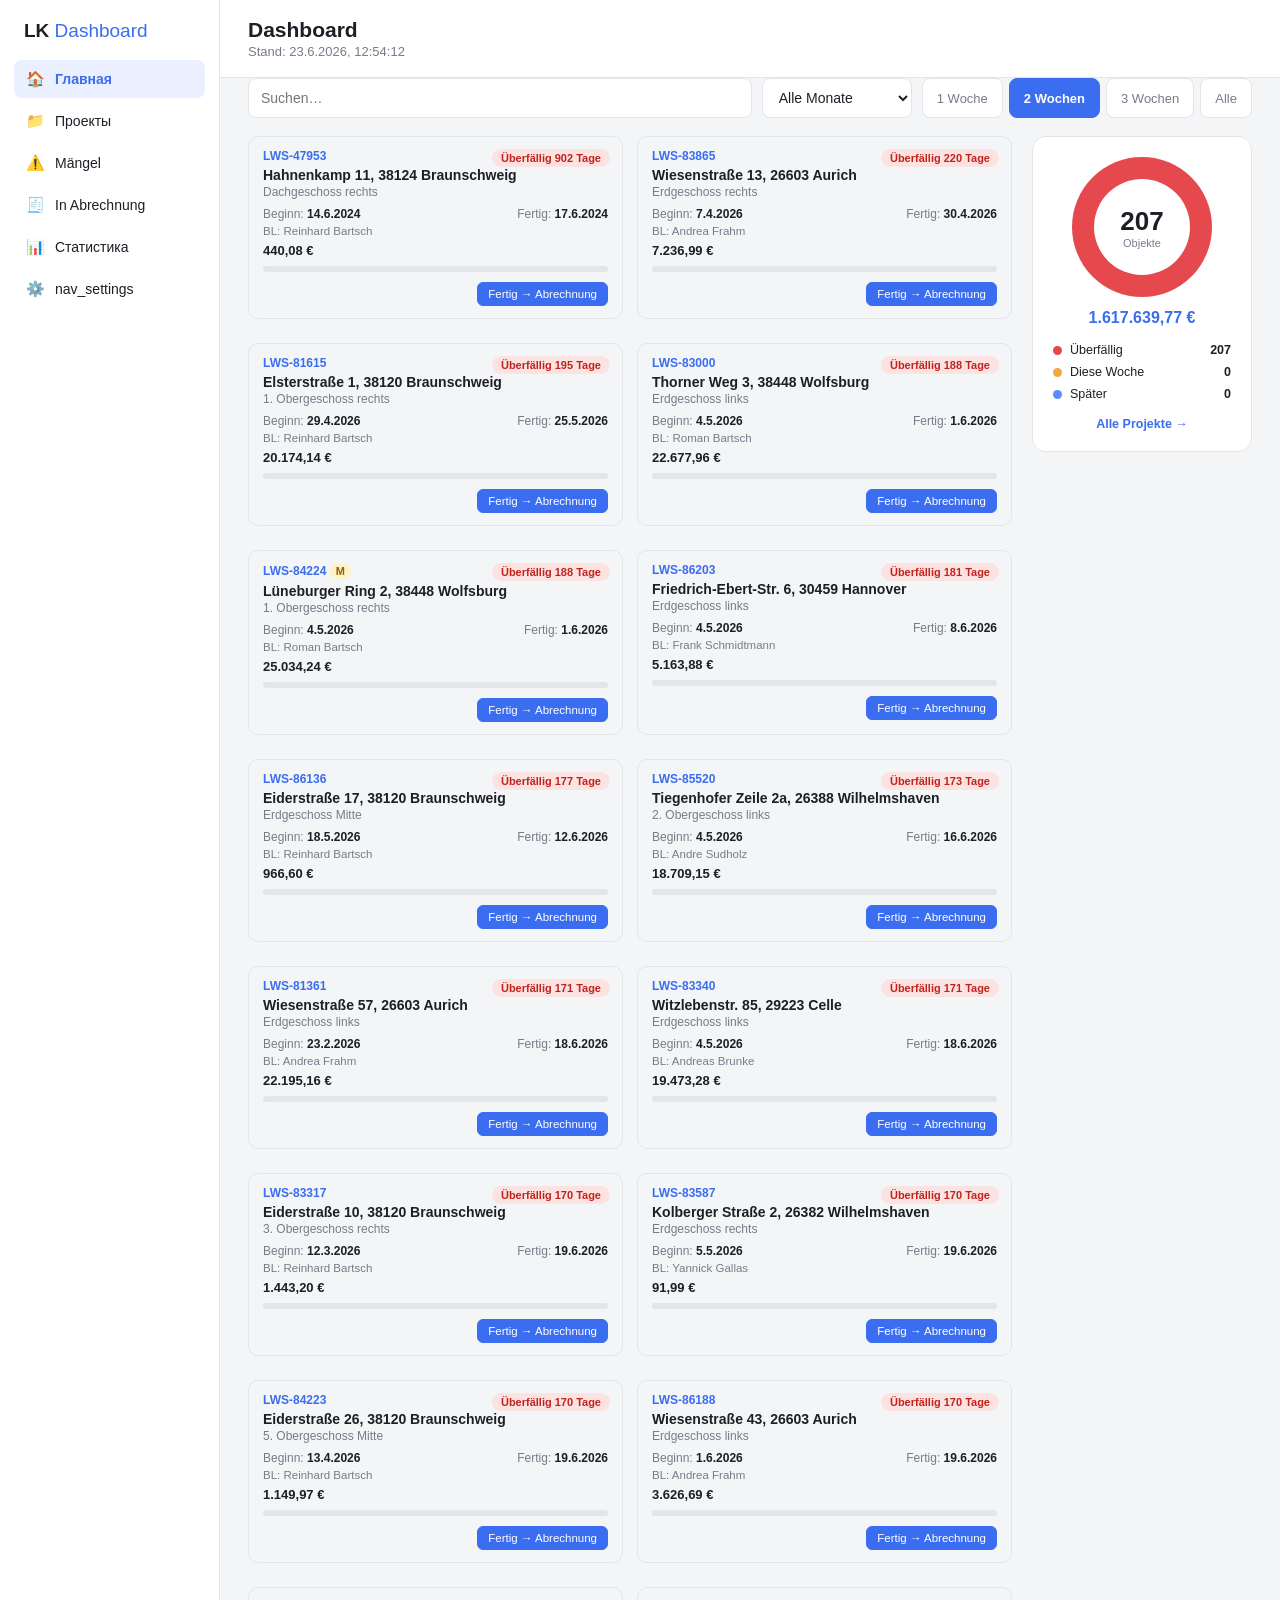
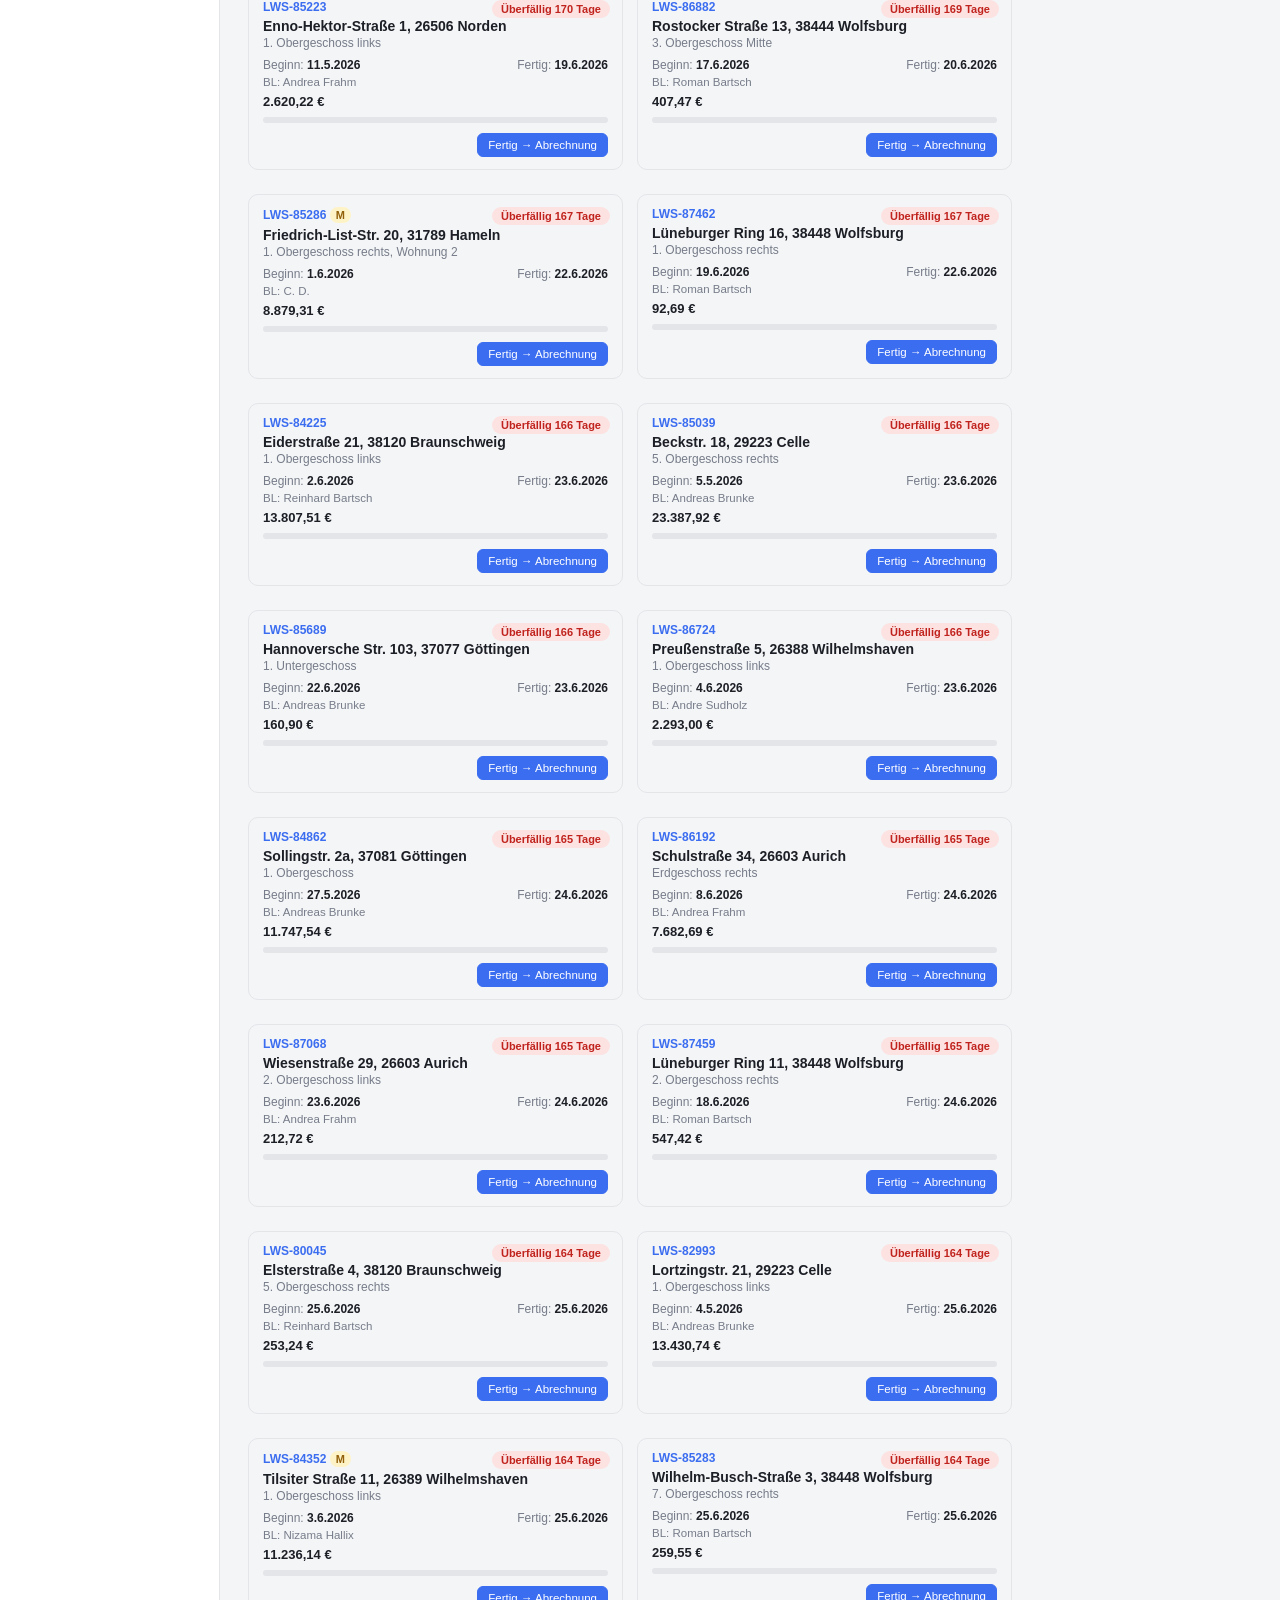
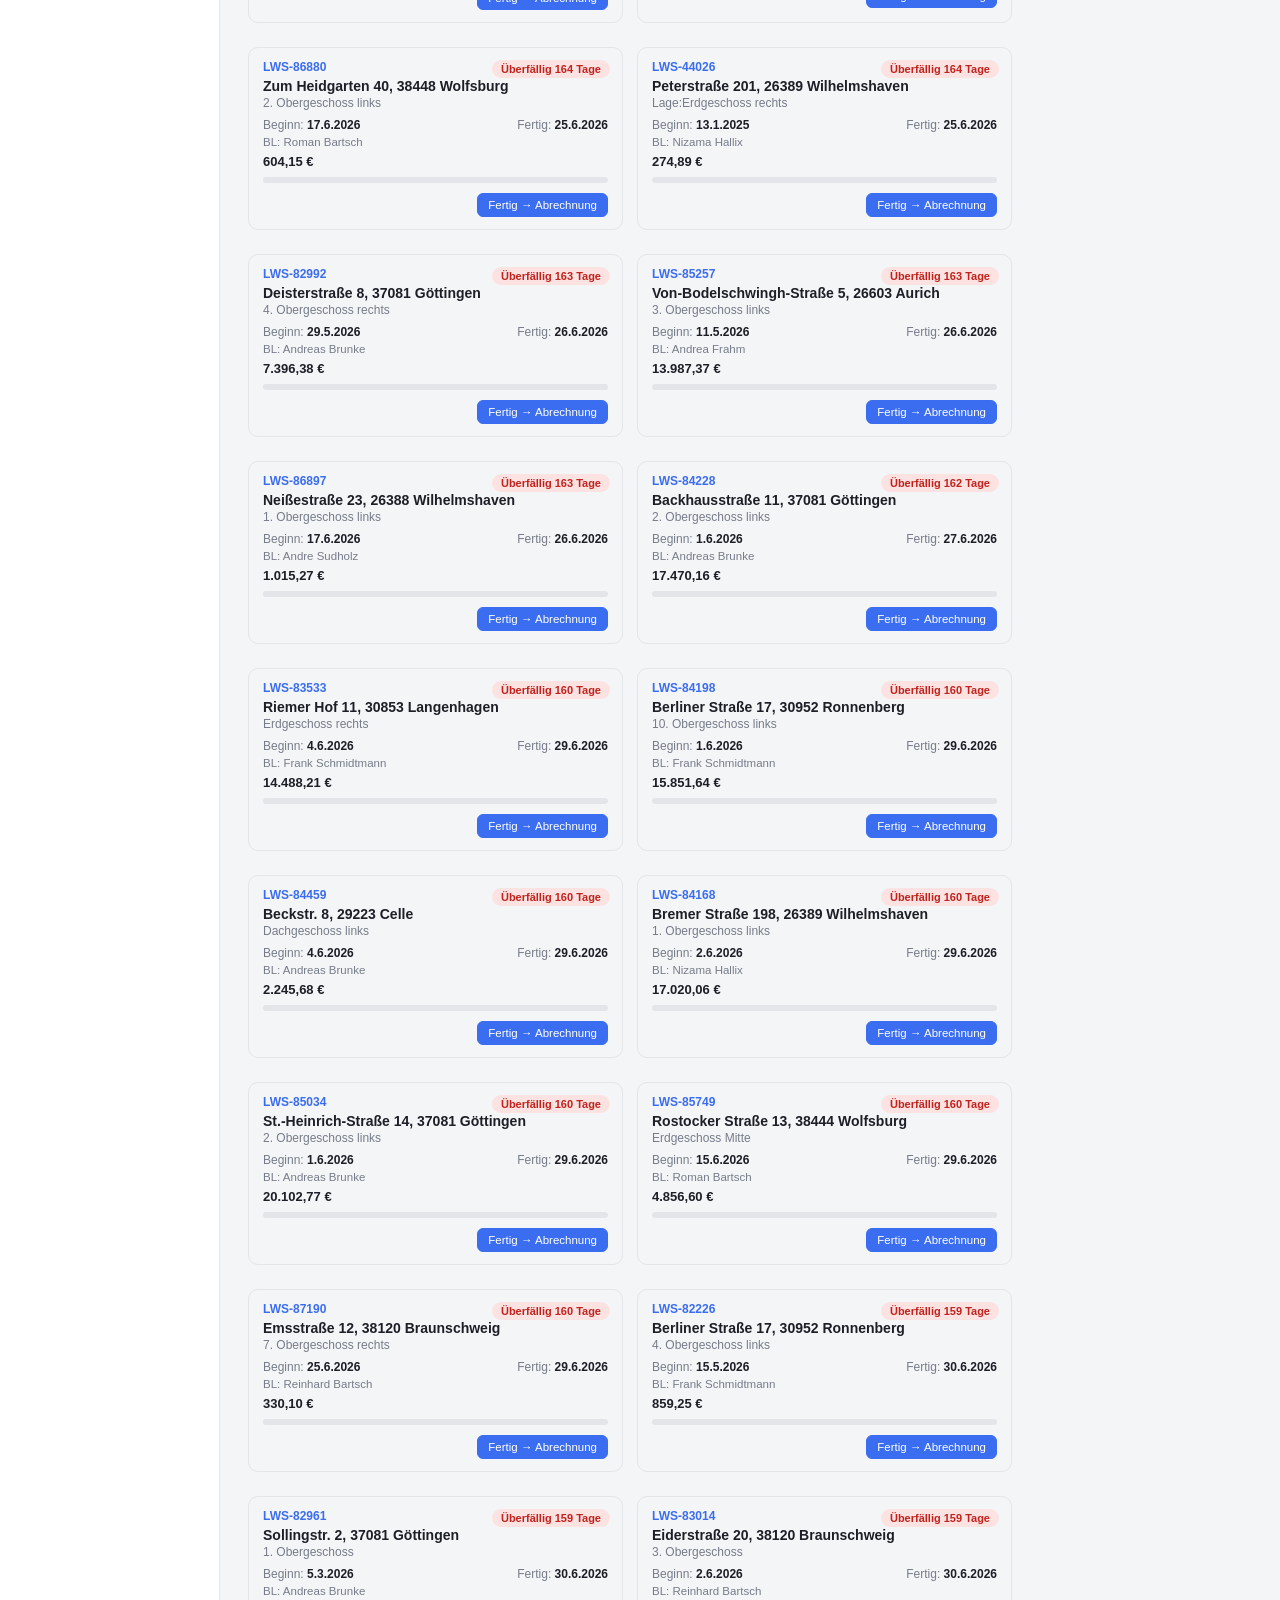
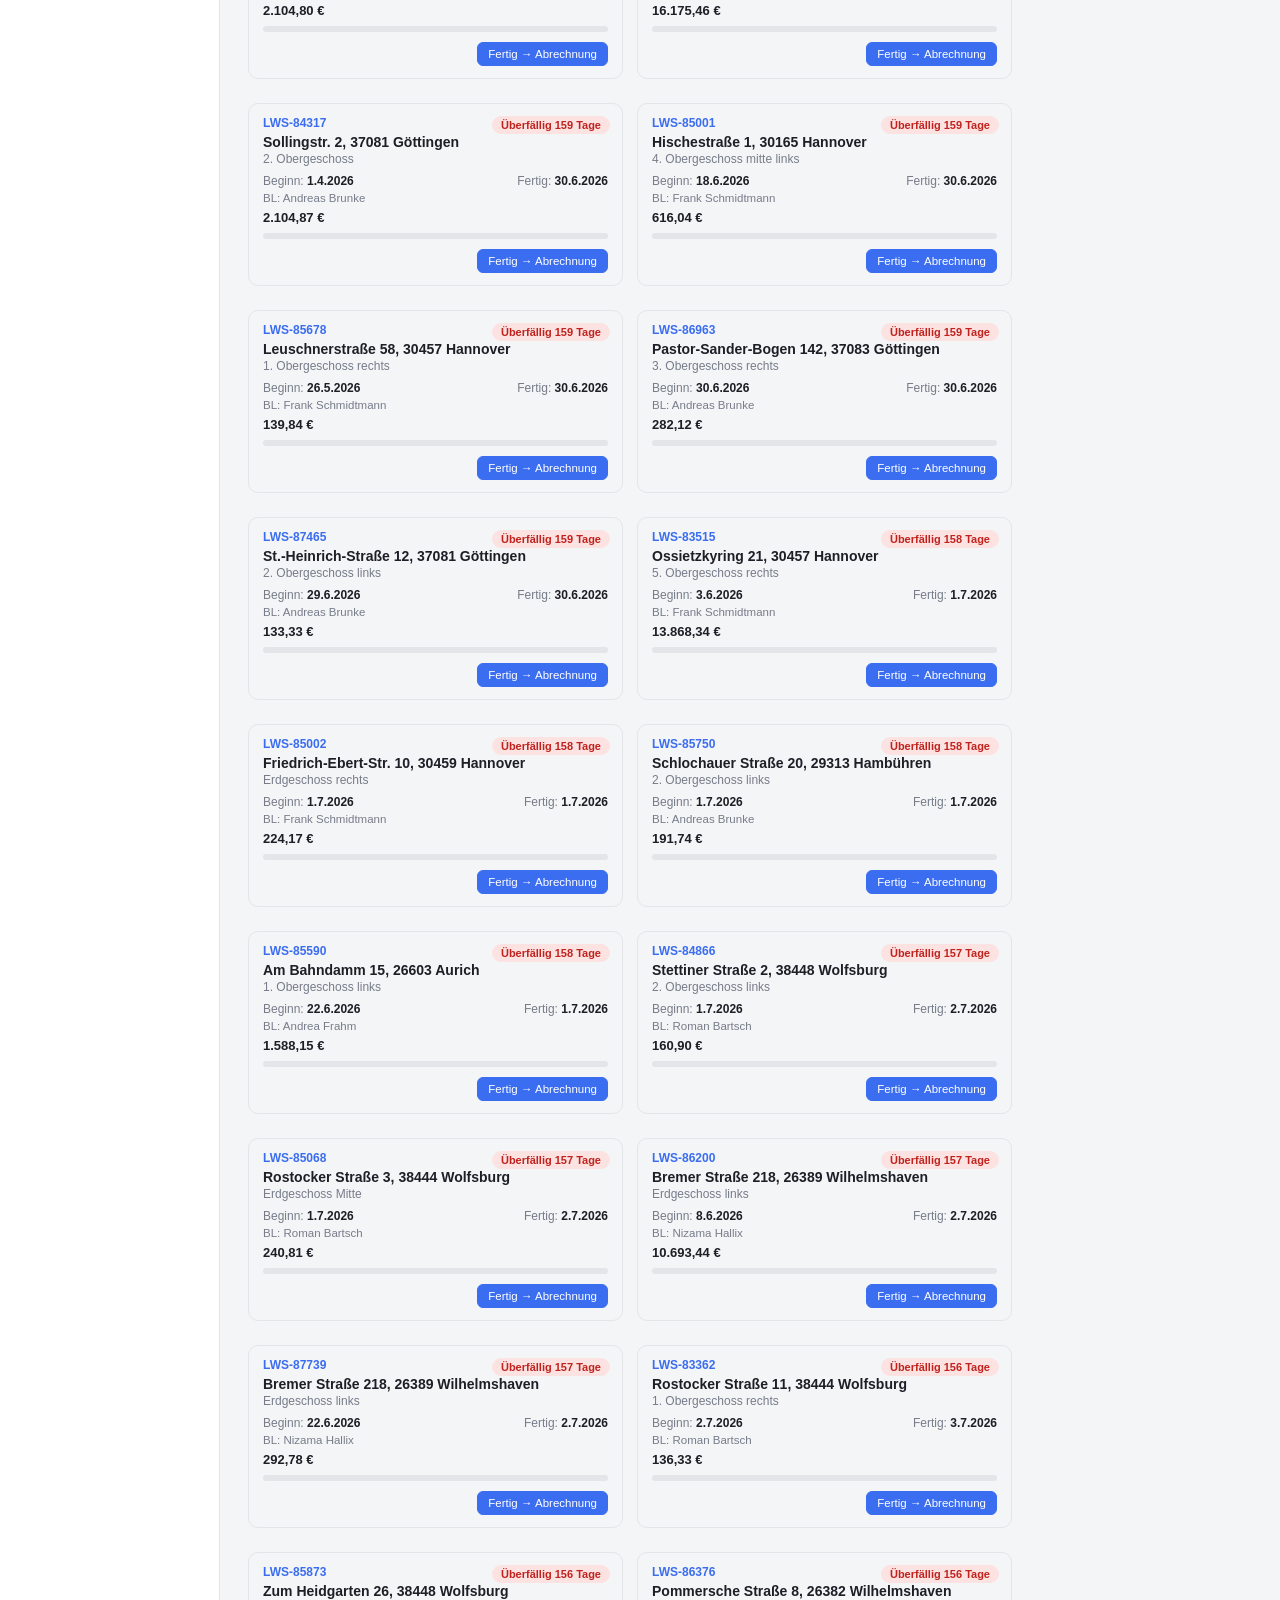
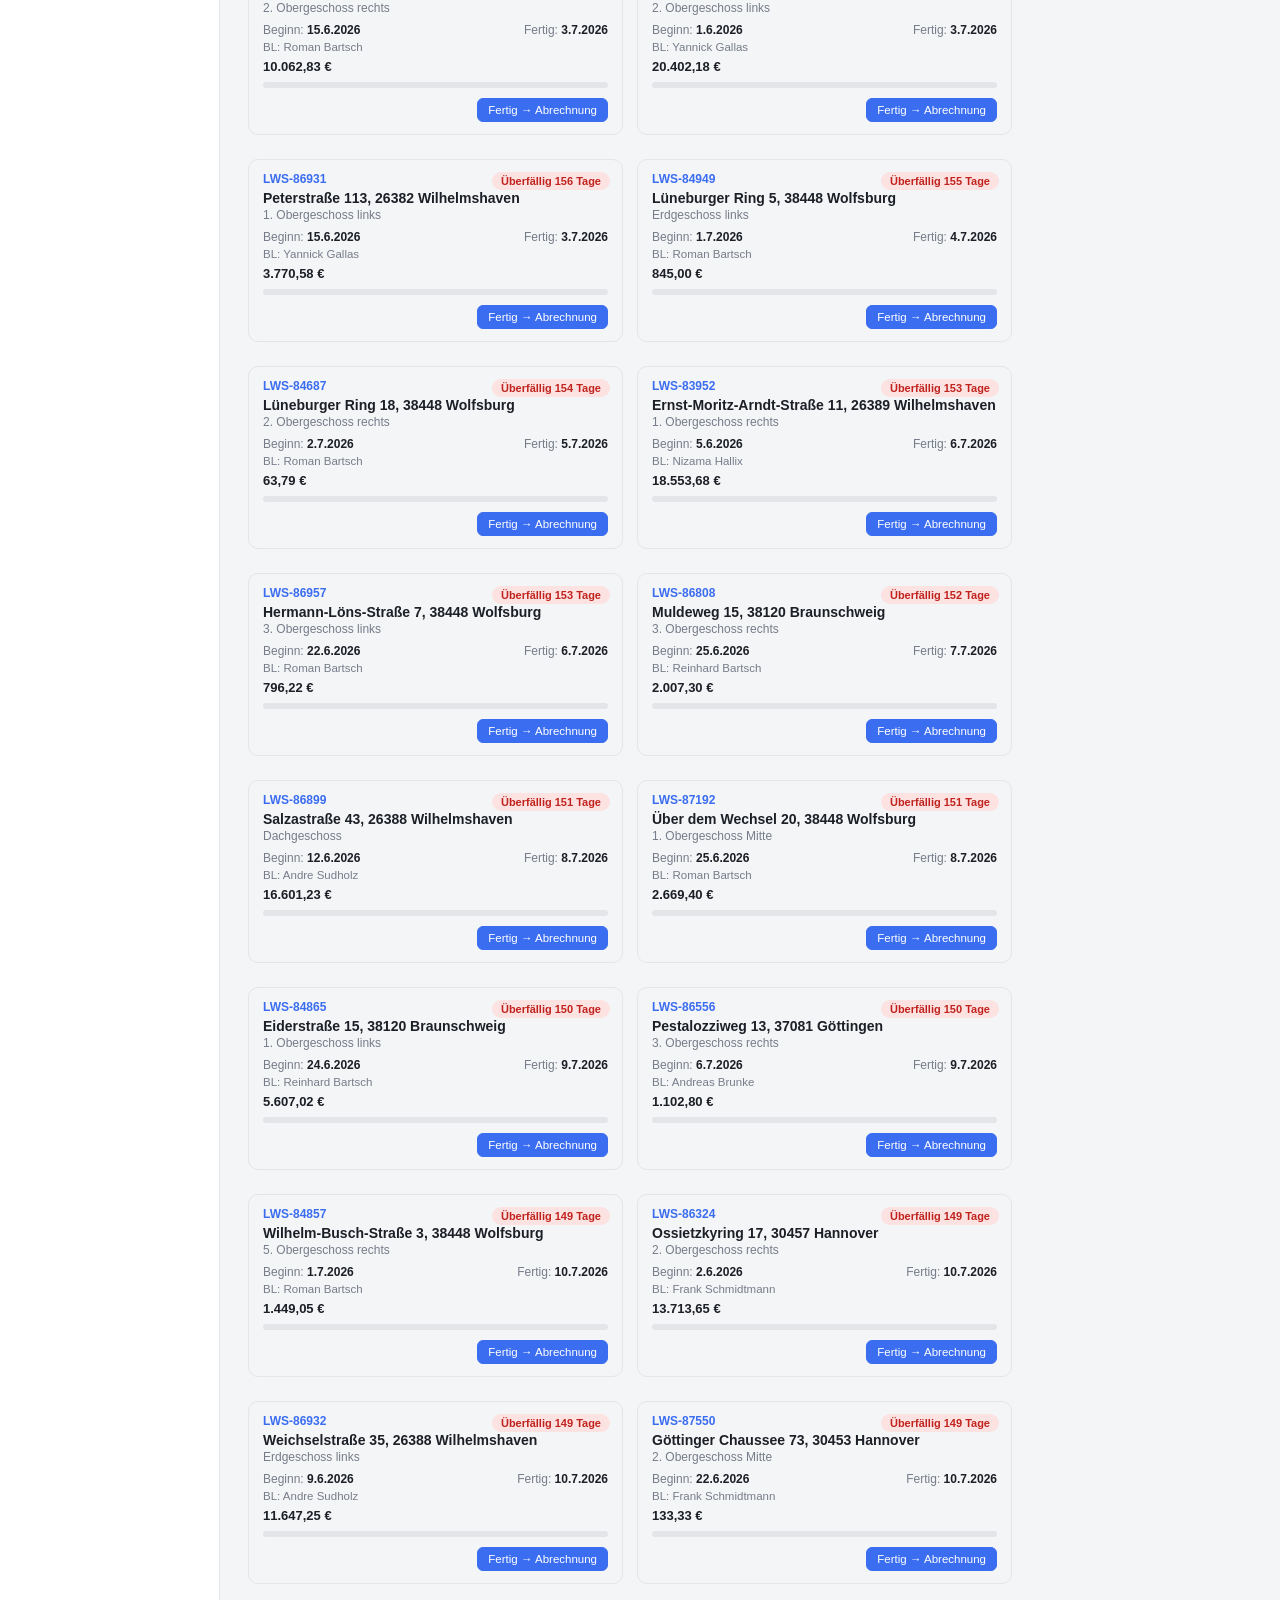
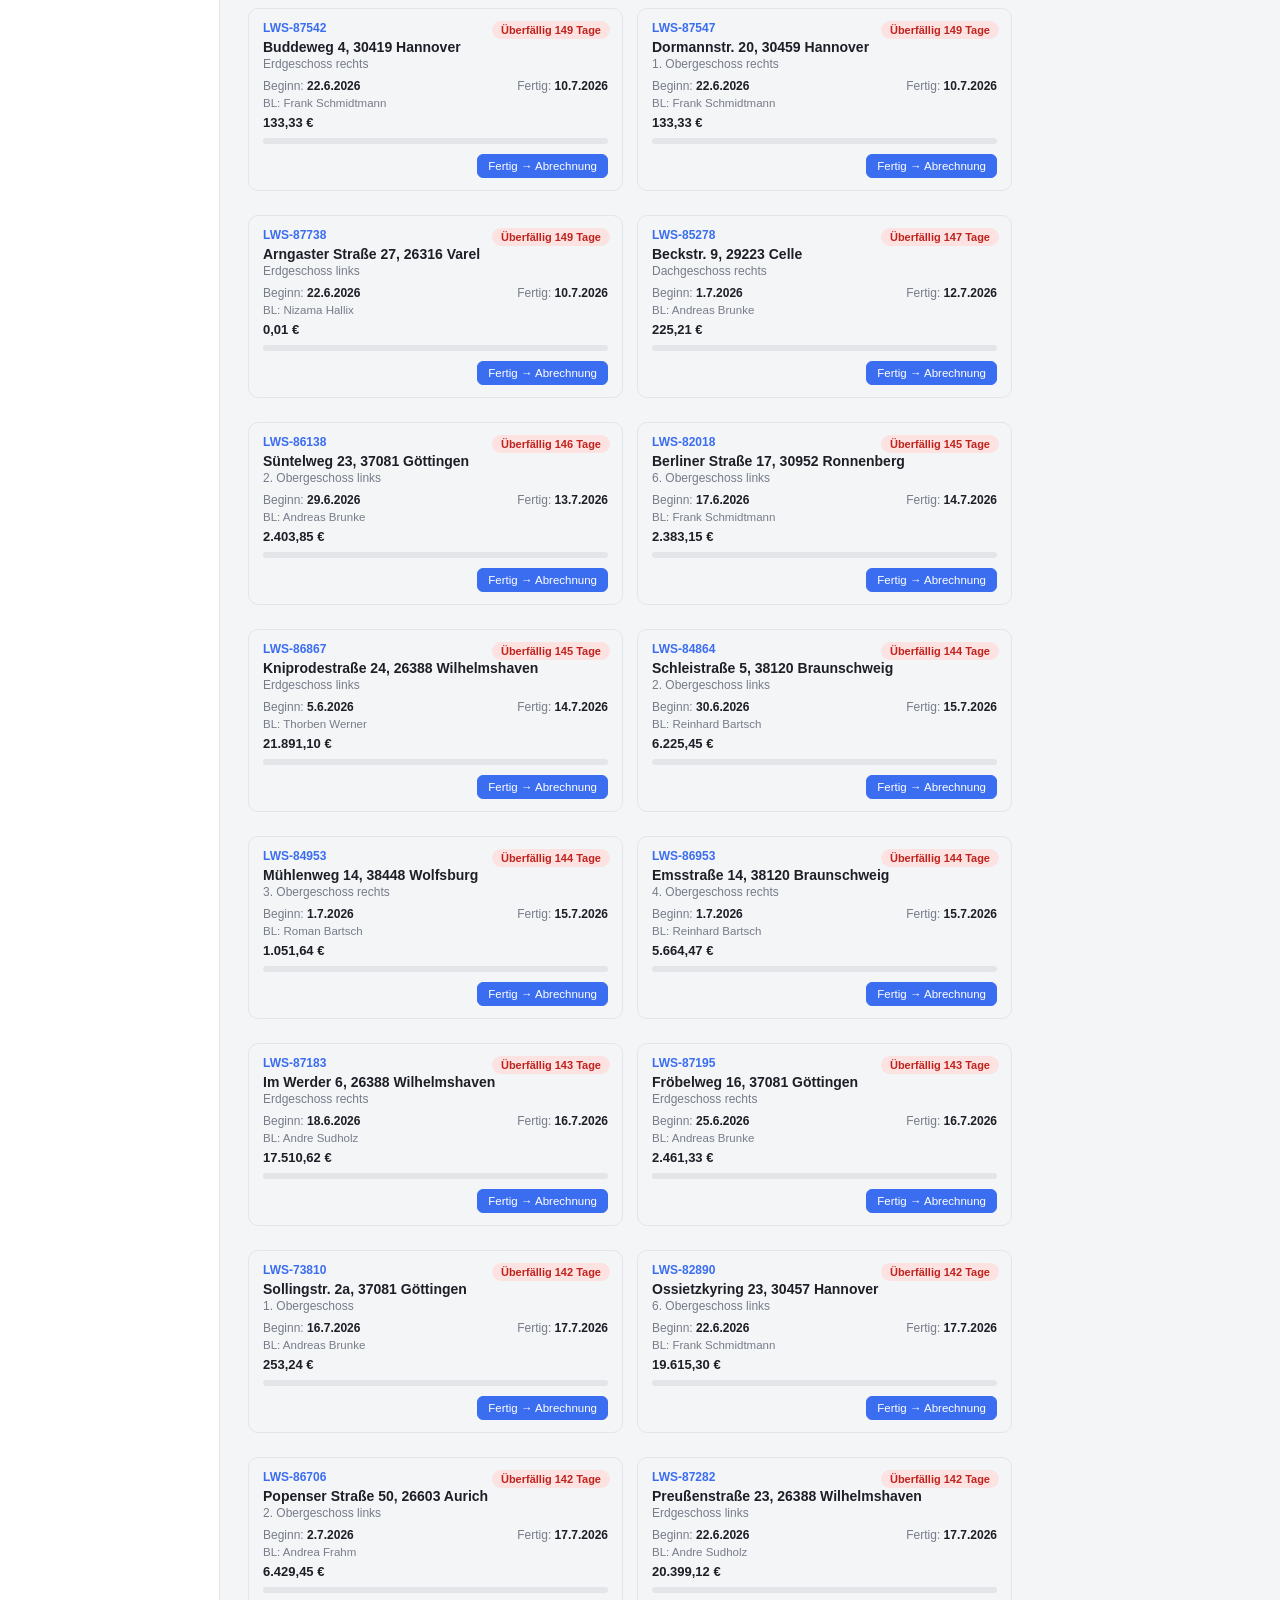
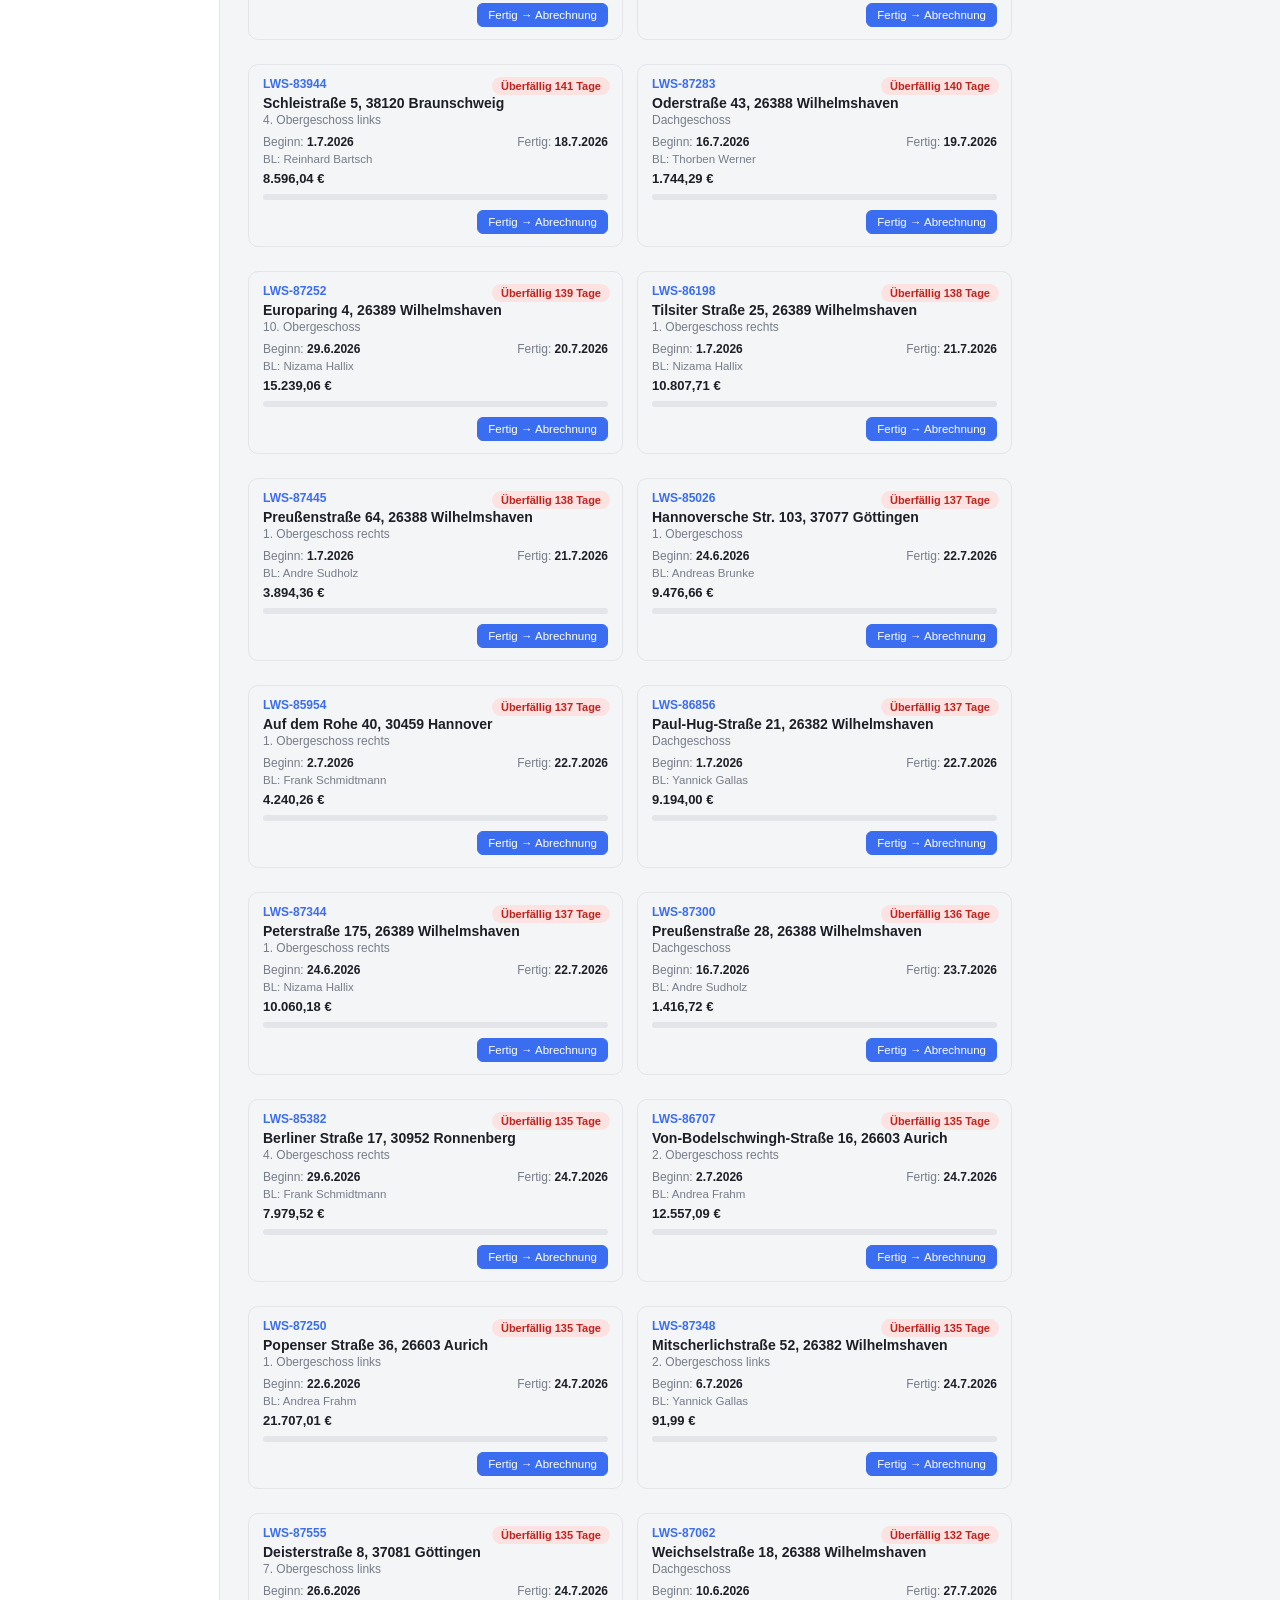
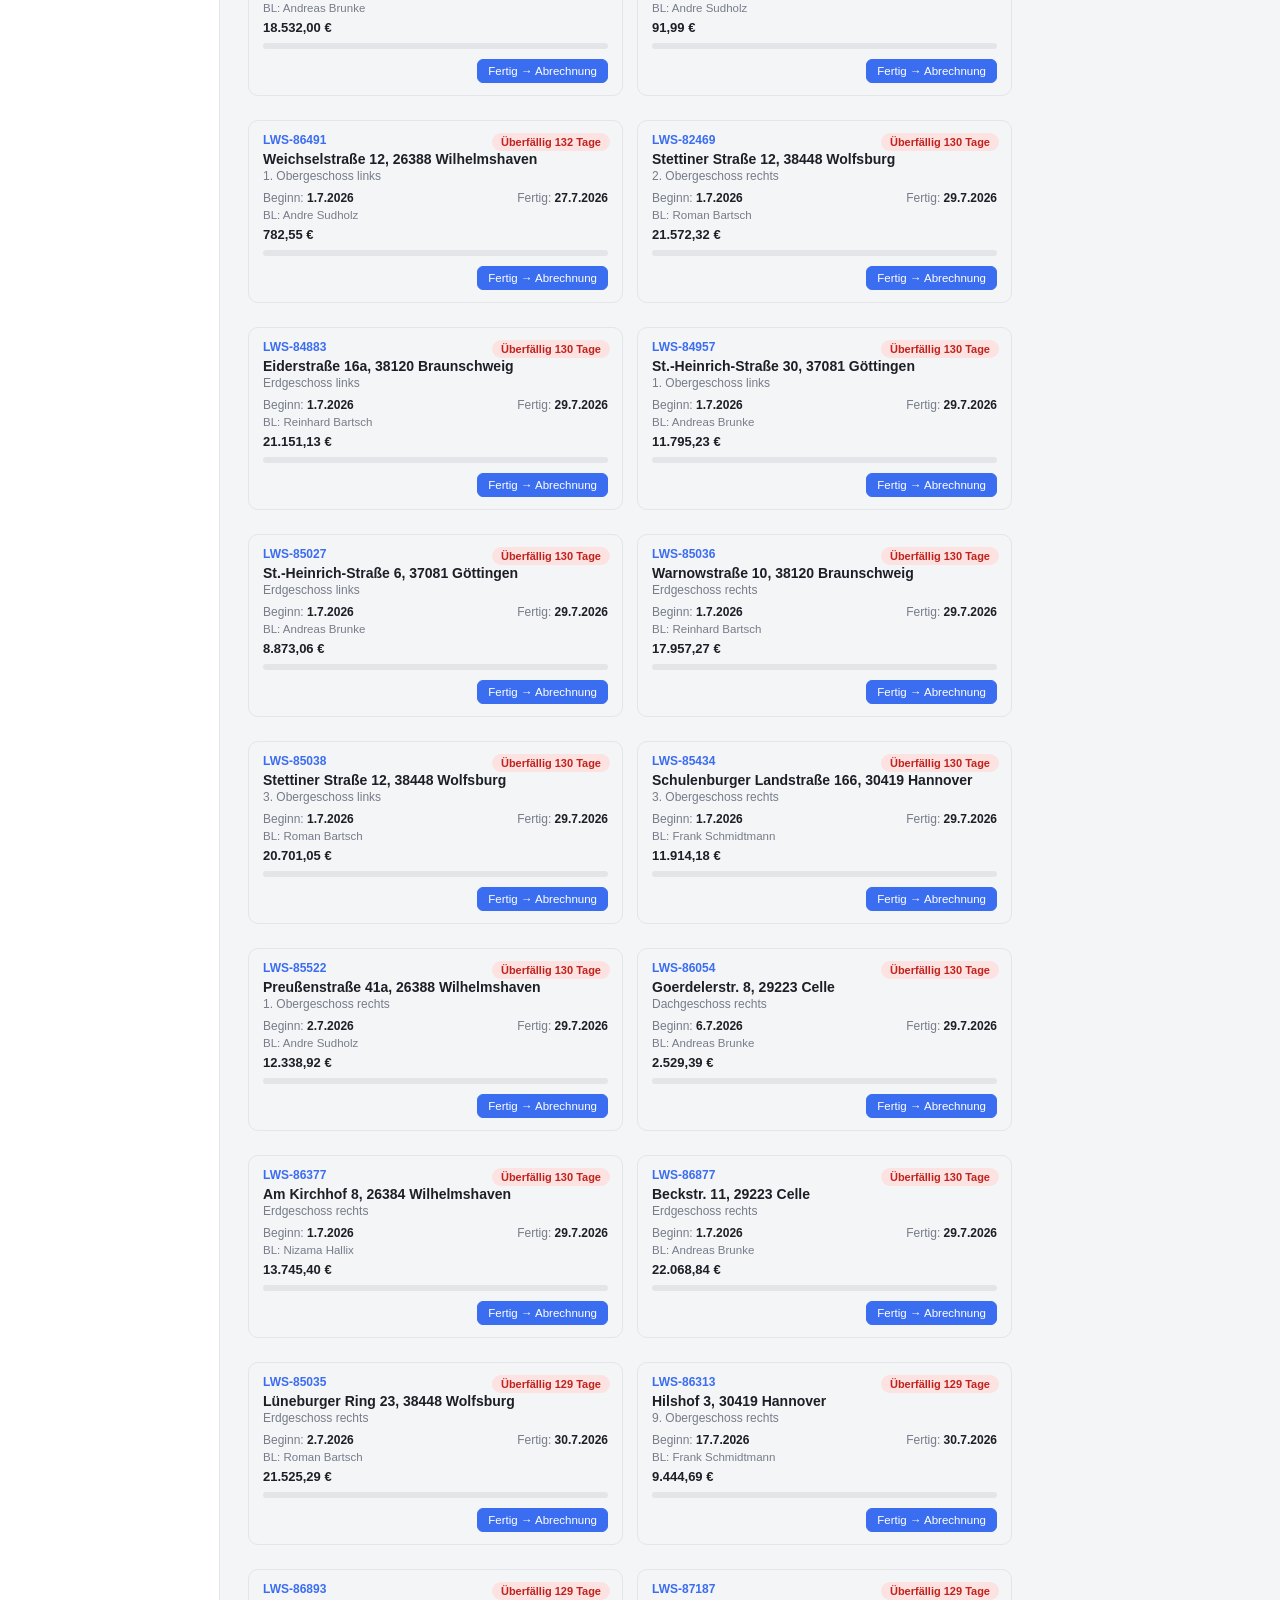
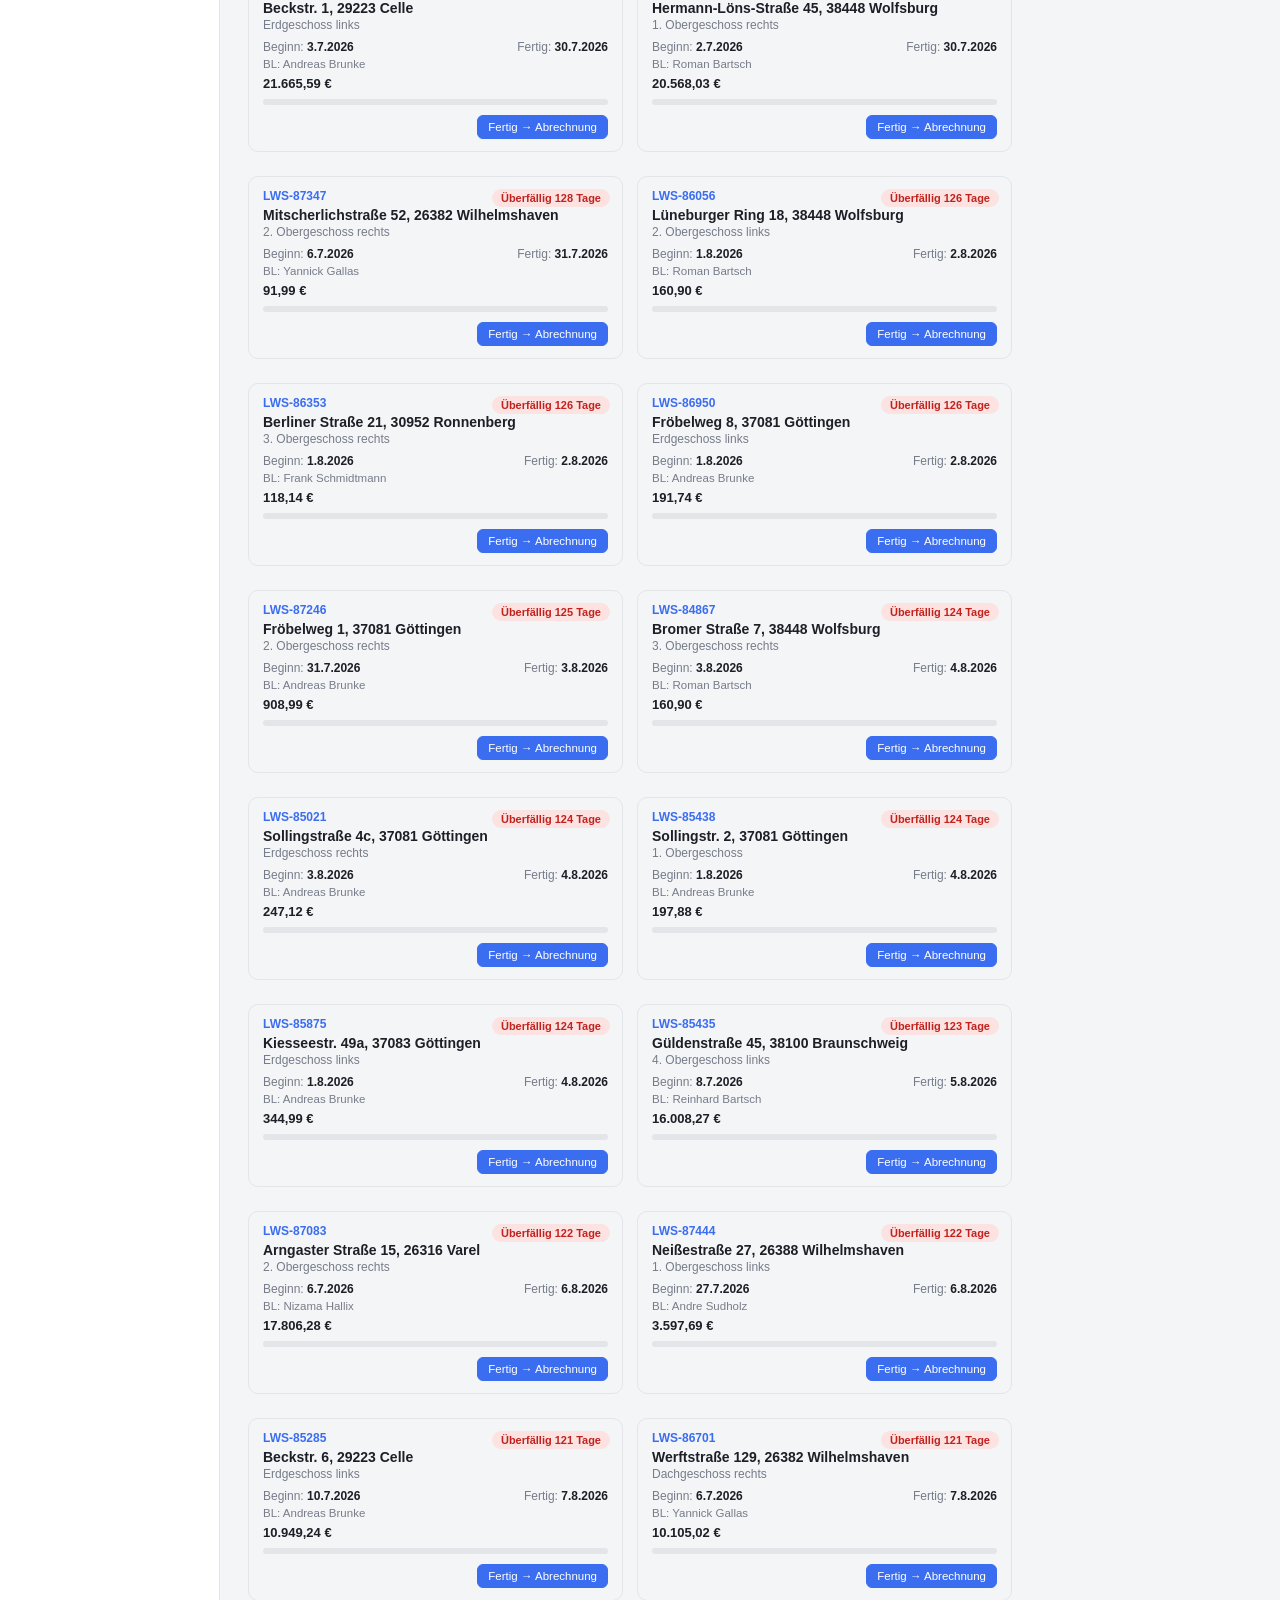
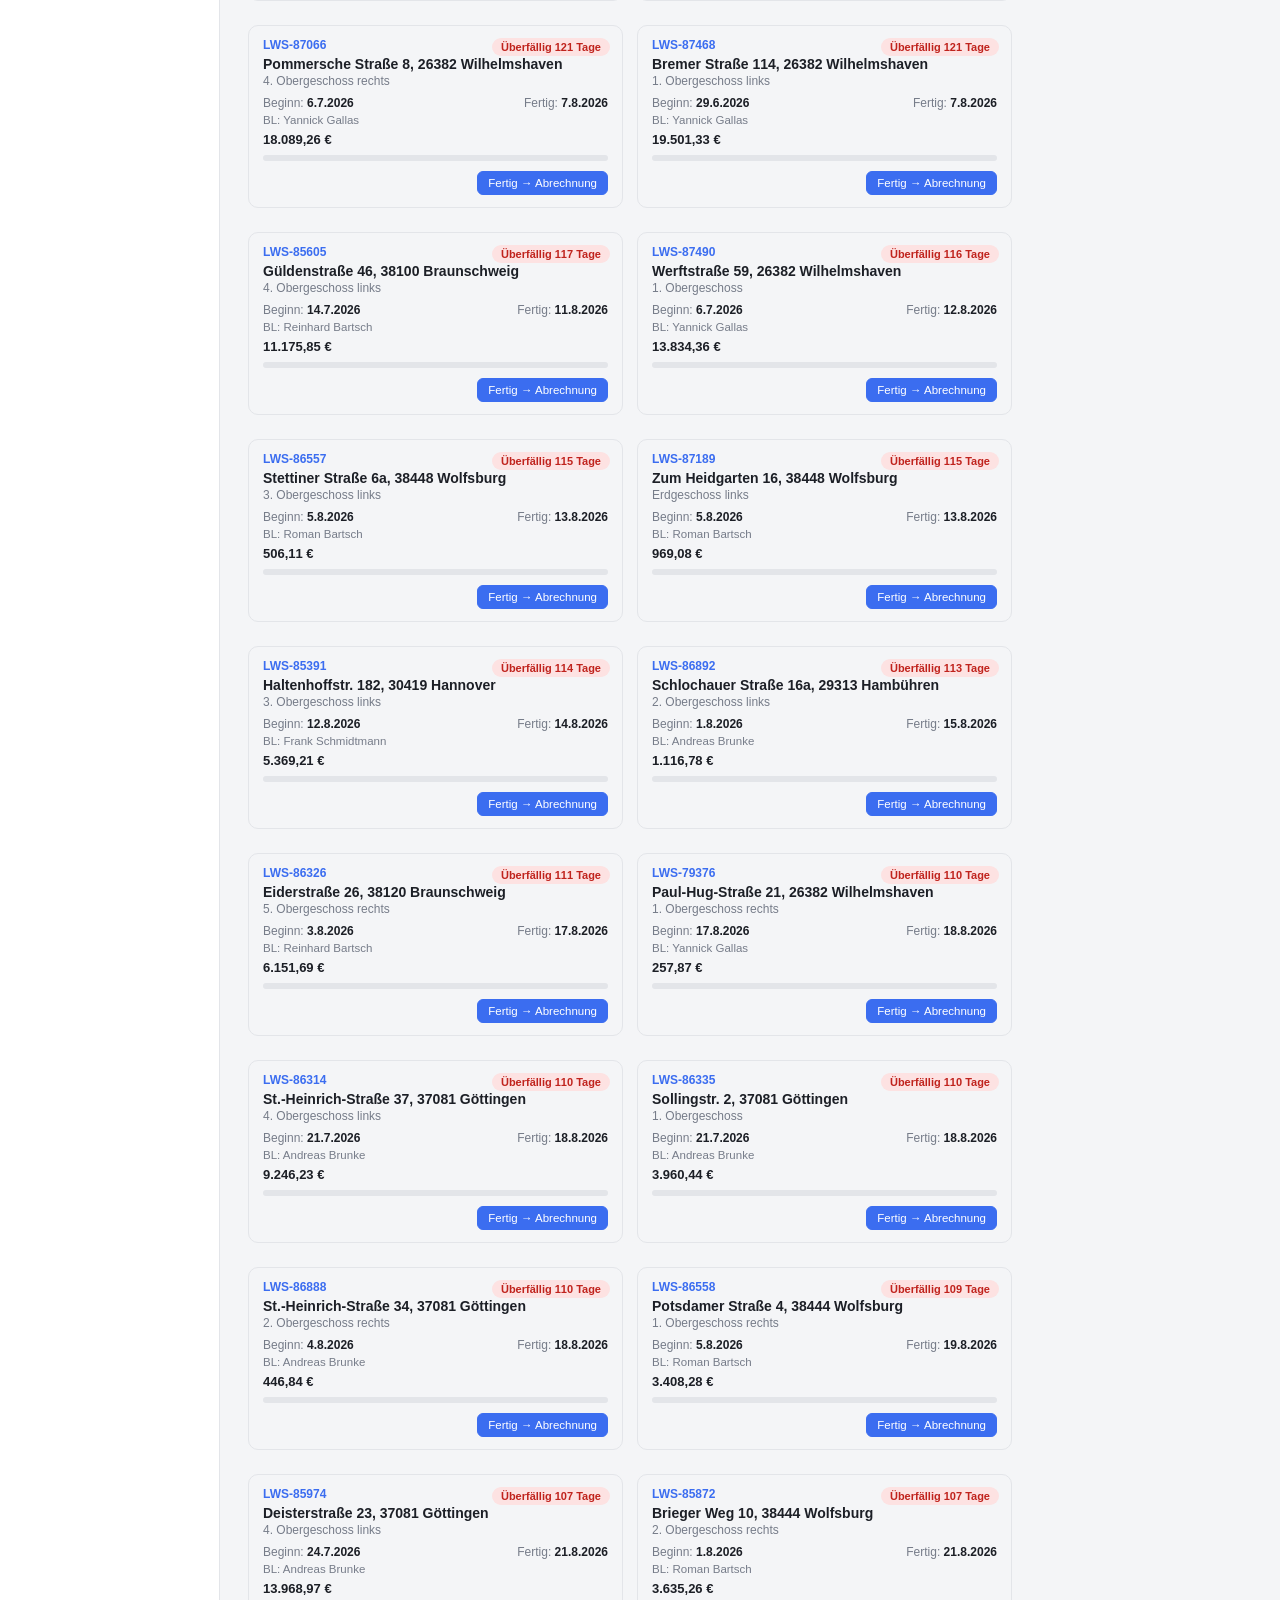
==== index.html @ b651cc75 "LK Dashboard: GitHub sync, Fertig button, rename from LEO Board" ====
<!DOCTYPE html>
<html lang="ru">
<head>
<meta charset="UTF-8">
<meta name="viewport" content="width=device-width, initial-scale=1.0">
<title>Главная — LK Dashboard</title>
<link rel="stylesheet" href="board.css?v=12">
</head>
<body>
  <div class="app-layout">
    <div id="sidebar-mount" data-active="home"></div>
    <div class="content">
      <header class="topbar">
        <div class="brand" id="pageTitle"></div>
        <div class="sub" id="pageSub"></div>
      </header>
      <div class="toolbar">
        <input type="text" id="search">
        <select id="monthFilter"></select>
        <div class="horizon-group" id="horizonFilter"></div>
      </div>

      <div class="home-layout">
        <section id="urgentZadel" class="list home-list"></section>
        <aside class="ring-panel" id="ringPanel"></aside>
      </div>
    </div>
  </div>

  <script src="i18n.js?v=2"></script>
  <script src="sidebar.js"></script>
  <script src="home.js?v=3"></script>
</body>
</html>
---- board.css ----
:root {
  --bg: #f4f5f7;
  --panel: #ffffff;
  --border: #e3e5e9;
  --text: #1c1f26;
  --muted: #767c89;
  --accent: #3b6df0;
  --col-plan: #6b7280;
  --col-zadel: #d97706;
  --col-done: #16a34a;
}

* { box-sizing: border-box; }
body {
  margin: 0;
  background: var(--bg);
  color: var(--text);
  font-family: -apple-system, BlinkMacSystemFont, "Segoe UI", Roboto, sans-serif;
}

.app-layout { display: flex; min-height: 100vh; }

.sidebar {
  width: 220px;
  flex-shrink: 0;
  background: var(--panel);
  border-right: 1px solid var(--border);
  padding: 20px 14px;
  display: flex;
  flex-direction: column;
}
.sidebar-brand { font-size: 19px; font-weight: 700; padding: 0 10px 18px; }
.sidebar-brand span { color: var(--accent); font-weight: 400; }
.side-link {
  display: flex;
  align-items: center;
  gap: 10px;
  padding: 10px 12px;
  border-radius: 8px;
  color: var(--text);
  text-decoration: none;
  font-size: 14px;
  margin-bottom: 4px;
}
.side-link .ic { font-size: 15px; }
.side-link:hover { background: var(--bg); }
.side-link.active { background: #eaf0ff; color: var(--accent); font-weight: 600; }
.sidebar-foot { margin-top: auto; color: var(--muted); font-size: 11.5px; padding: 0 10px; }
.lang-switch { display: flex; gap: 6px; margin-bottom: 10px; }
.lang-switch button {
  flex: 1;
  background: var(--bg);
  border: 1px solid var(--border);
  color: var(--muted);
  padding: 6px 0;
  border-radius: 6px;
  font-size: 12px;
  font-weight: 600;
  cursor: pointer;
}
.lang-switch button.active { background: var(--accent); color: #fff; border-color: var(--accent); }
.company { color: var(--muted); font-size: 11px; }

.content { flex: 1; min-width: 0; }

.topbar {
  padding: 18px 28px;
  background: var(--panel);
  border-bottom: 1px solid var(--border);
}
.brand { font-size: 21px; font-weight: 700; }
.brand span { color: var(--accent); font-weight: 400; }
.sub { color: var(--muted); font-size: 13px; margin-top: 2px; }

.board {
  display: flex;
  gap: 18px;
  padding: 24px;
  align-items: flex-start;
  overflow-x: auto;
}

.toolbar { display: flex; gap: 10px; padding: 0 28px 18px; }
.toolbar input {
  flex: 1;
  background: var(--panel);
  border: 1px solid var(--border);
  padding: 10px 12px;
  border-radius: 8px;
  font-size: 14px;
}

.list { padding: 0 28px 28px; display: grid; grid-template-columns: repeat(auto-fill, minmax(300px,1fr)); gap: 14px; }
.list .card { cursor: default; position: relative; }
.empty-hint { padding: 40px 28px; color: var(--muted); text-align: center; }

.due-pill {
  position: absolute;
  top: 12px; right: 12px;
  font-size: 11px;
  padding: 3px 9px;
  border-radius: 20px;
  font-weight: 600;
}
.due-pill.late { background: #fde2e2; color: #c0231d; }
.due-pill.today { background: #fde2e2; color: #c0231d; }
.due-pill.soon { background: #fef0d8; color: #a6650a; }
.due-pill.upcoming { background: #e8f0fe; color: #1d4ed8; }
.lws-link-home { color: var(--accent); text-decoration: none; font-weight: 700; }
.lws-link-home:hover { text-decoration: underline; }
.bauleiter-tag { font-size: 11.5px; color: var(--muted); margin-top: 4px; }
.card-inabr { opacity: 0.7; border-left: 3px solid var(--accent); }
.inabr-badge { font-size: 12px; font-weight: 600; color: var(--accent); }
.amount-tag { font-size: 13px; font-weight: 700; color: var(--text); margin-top: 6px; }

.pos-behoben { background: #fef3c7; color: #92600a; }

.toolbar select, .toolbar input[type="date"] {
  background: var(--panel);
  border: 1px solid var(--border);
  padding: 10px 12px;
  border-radius: 8px;
  font-size: 14px;
  color: var(--text);
}

.proj-table { width: 100%; border-collapse: collapse; background: var(--panel); border: 1px solid var(--border); border-radius: 10px; overflow: hidden; }
.proj-table th, .proj-table td { padding: 12px 16px; text-align: left; font-size: 13.5px; border-bottom: 1px solid var(--border); }
.proj-table th { color: var(--muted); font-weight: 600; font-size: 12px; text-transform: uppercase; letter-spacing: .03em; background: var(--bg); }
.proj-table tr:last-child td { border-bottom: none; }
.proj-table .lws-cell { color: var(--accent); font-weight: 600; }
.proj-table .sub-cell { color: var(--muted); font-size: 12px; margin-top: 2px; }

.horizon-group { display: flex; gap: 6px; }
.horizon-group button {
  background: var(--panel);
  border: 1px solid var(--border);
  color: var(--muted);
  padding: 10px 14px;
  border-radius: 8px;
  font-size: 13px;
  cursor: pointer;
}
.horizon-group button.active { background: var(--accent); color: #fff; border-color: var(--accent); font-weight: 600; }
.planned-input {
  border: 1px solid var(--border);
  border-radius: 6px;
  padding: 5px 8px;
  font-size: 13px;
  background: var(--panel);
  color: var(--text);
}
.planned-input.edited { border-color: var(--accent); background: #eef2ff; font-weight: 600; }
.planned-badge {
  font-size: 10px;
  font-weight: 700;
  color: var(--accent);
  background: #eef2ff;
  padding: 1px 6px;
  border-radius: 8px;
  text-transform: uppercase;
}

.workflow-hint {
  margin-top: 10px;
  padding-top: 10px;
  border-top: 1px dashed var(--border);
  color: var(--muted);
  font-size: 12px;
}
.workflow-row {
  margin-top: 10px;
  padding-top: 10px;
  border-top: 1px dashed var(--border);
  display: flex;
  align-items: center;
  justify-content: space-between;
  gap: 8px;
  flex-wrap: wrap;
}
.status-pill {
  font-size: 11.5px;
  font-weight: 600;
  padding: 4px 10px;
  border-radius: 20px;
}
.status-pill.ready { background: #eef2ff; color: #4338ca; }
.status-pill.submitted { background: #fef3c7; color: #92600a; }
.status-pill.approved { background: #dbeafe; color: #1e40af; }
.status-pill.invoiced { background: #dcfce7; color: #15803d; }

.status-pill.active { background: #eef2ff; color: #4338ca; }
.status-pill.waiting { background: #fef0d8; color: #a6650a; }
.status-pill.documents { background: #fef3c7; color: #92600a; }
.status-pill.archived { background: #f1f2f4; color: #6b7280; }

/* legacy stat styles removed — see bottom of file */

.home-layout { display: flex; gap: 20px; padding: 0 28px 28px; align-items: flex-start; }
.home-list { flex: 1; padding: 0; min-width: 0; }
.ring-panel {
  width: 220px;
  flex-shrink: 0;
  background: var(--panel);
  border: 1px solid var(--border);
  border-radius: 14px;
  padding: 20px;
  display: flex;
  flex-direction: column;
  align-items: center;
  position: sticky;
  top: 20px;
}
.donut-link { display: block; }
.donut {
  width: 140px; height: 140px;
  border-radius: 50%;
  display: flex; align-items: center; justify-content: center;
  cursor: pointer;
}
.donut-hole {
  width: 96px; height: 96px;
  background: var(--panel);
  border-radius: 50%;
  display: flex; flex-direction: column; align-items: center; justify-content: center;
}
.donut-num { font-size: 26px; font-weight: 700; }
.donut-label { font-size: 11px; color: var(--muted); }
.donut-sum { margin-top: 12px; font-size: 16px; font-weight: 700; color: var(--accent); }
.legend { width: 100%; margin-top: 16px; display: flex; flex-direction: column; gap: 8px; }
.legend-row { display: flex; align-items: center; gap: 8px; font-size: 12.5px; color: var(--text); }
.legend-row b { margin-left: auto; }
.legend-row .dot { width: 9px; height: 9px; border-radius: 50%; display: inline-block; }
.open-stats-link { margin-top: 16px; font-size: 12.5px; color: var(--accent); text-decoration: none; font-weight: 600; }
.open-stats-link:hover { text-decoration: underline; }

.column {
  background: var(--panel);
  border-radius: 14px;
  border: 1px solid var(--border);
  width: 320px;
  flex-shrink: 0;
  padding: 14px;
}

.column-header {
  display: flex;
  align-items: center;
  justify-content: space-between;
  margin-bottom: 14px;
  padding-bottom: 10px;
  border-bottom: 2px solid var(--dot);
}
.column-title { font-weight: 700; font-size: 15px; display: flex; align-items: center; gap: 8px; }
.dot { width: 9px; height: 9px; border-radius: 50%; display: inline-block; }
.count {
  background: var(--bg);
  border-radius: 20px;
  padding: 2px 9px;
  font-size: 12px;
  color: var(--muted);
  font-weight: 600;
}

.card {
  background: var(--bg);
  border: 1px solid var(--border);
  border-radius: 10px;
  padding: 12px 14px;
  margin-bottom: 10px;
  cursor: grab;
}
.card .lws { font-size: 12px; font-weight: 700; color: var(--accent); }
.card .lws a { color: var(--accent); text-decoration: none; }
.card .lws a:hover { text-decoration: underline; }
.card .address { font-size: 14px; font-weight: 600; margin: 4px 0 2px; }
.card .lage { font-size: 12px; color: var(--muted); margin-bottom: 8px; }
.card .dates { display: flex; justify-content: space-between; font-size: 12px; color: var(--muted); }
.card .dates b { color: var(--text); font-weight: 600; }
.card .tag {
  display: inline-block;
  margin-top: 8px;
  font-size: 11px;
  padding: 2px 8px;
  border-radius: 6px;
  background: #fff;
  border: 1px solid var(--border);
  color: var(--muted);
}

.column.plan .column-header { border-color: var(--col-plan); }
.column.zadel .column-header { border-color: var(--col-zadel); }
.column.done .column-header { border-color: var(--col-done); }
.column.plan .dot { background: var(--col-plan); }
.column.zadel .dot { background: var(--col-zadel); }
.column.done .dot { background: var(--col-done); }

.card.dragging { opacity: 0.4; }
.drop-zone { min-height: 20px; }

.docs {
  margin-top: 10px;
  padding-top: 10px;
  border-top: 1px dashed var(--border);
  display: flex;
  flex-direction: column;
  gap: 6px;
}
.doc-row { display: flex; align-items: center; gap: 8px; font-size: 12.5px; cursor: pointer; }
.doc-row input { accent-color: var(--col-done); }
.doc-row span.done { text-decoration: line-through; color: var(--muted); }

.card-actions {
  display: flex;
  justify-content: space-between;
  margin-top: 10px;
}
.card-actions button {
  background: #fff;
  border: 1px solid var(--border);
  color: var(--muted);
  font-size: 11.5px;
  padding: 5px 10px;
  border-radius: 6px;
  cursor: pointer;
}
.card-actions button.primary {
  background: var(--accent);
  color: #fff;
  border-color: var(--accent);
}

/* Mangel checklist */
.tab-btn {
  background: var(--panel);
  border: 1px solid var(--border);
  color: var(--muted);
  padding: 10px 16px;
  border-radius: 8px;
  font-size: 13px;
  font-weight: 600;
  cursor: pointer;
  white-space: nowrap;
}
.tab-btn.active { background: var(--accent); color: #fff; border-color: var(--accent); }
.tab-btn.tab-active { background: var(--accent); color: #fff; border-color: var(--accent); }

/* Projects page */
.proj-badge { display: inline-block; padding: 2px 8px; border-radius: 10px; font-size: 11.5px; font-weight: 600; }
.proj-badge.baustop { background: #fee2e2; color: #b91c1c; }
.proj-badge.abgeschlossen { background: #d1fae5; color: #065f46; }
.proj-badge.active { background: #dbeafe; color: #1d4ed8; }
.proj-badge.new { background: var(--border); color: var(--muted); }
.row-baustop td { background: #fff5f5 !important; }
.mangel-dot { display: inline-flex; align-items: center; gap: 2px; padding: 2px 6px; border-radius: 10px; font-size: 11px; font-weight: 700; }
.mangel-dot.has { background: #fef3c7; color: #92600a; }
.mangel-dot.archiv { background: #ede9fe; color: #6d28d9; }
.mangel-dot.none { color: var(--muted); }
.card-archiv-leo { opacity: 0.85; border-left: 3px solid #8b5cf6; }
.archiv-badge { display: inline-block; background: #ede9fe; color: #6d28d9; border-radius: 6px; padding: 1px 6px; font-size: 10px; font-weight: 700; margin-left: 6px; }
.mangel-status-badge { display: inline-block; border-radius: 6px; padding: 2px 8px; font-size: 11px; font-weight: 700; }
.lws-link { color: var(--accent); text-decoration: none; font-weight: 600; }
.lws-link:hover { text-decoration: underline; }
.baustop-toggle { display: flex; align-items: center; gap: 6px; font-size: 13px; font-weight: 600; color: #b91c1c; cursor: pointer; padding: 0 4px; }
.baustop-toggle input { cursor: pointer; }
.proj-count-badge { font-size: 12px; color: var(--muted); margin-left: 8px; align-self: center; }

.card { cursor: default; }
.card-archived { opacity: 0.55; }
.card-head { margin-bottom: 10px; }

.progress-wrap { display: flex; align-items: center; gap: 8px; margin-bottom: 10px; }
.progress-bar { flex: 1; height: 6px; background: var(--border); border-radius: 4px; overflow: hidden; }
.progress-fill { height: 100%; background: var(--col-done); border-radius: 4px; transition: width .3s; }
.progress-label { font-size: 11px; font-weight: 700; color: var(--muted); white-space: nowrap; }

.pos-list { display: flex; flex-direction: column; gap: 6px; margin-bottom: 10px; }
.pos-item {
  display: flex;
  align-items: flex-start;
  gap: 8px;
  padding: 8px 10px;
  background: var(--panel);
  border: 1px solid var(--border);
  border-radius: 8px;
  cursor: pointer;
  transition: background .15s;
}
.pos-item:hover { background: #f0f4ff; }
.pos-item input[type="checkbox"] { margin-top: 2px; accent-color: var(--col-done); flex-shrink: 0; cursor: pointer; }
.pos-item-done { opacity: 0.5; }
.pos-item-done .pos-desc { text-decoration: line-through; }

.pos-info { flex: 1; display: flex; flex-direction: column; gap: 2px; }
.pos-code { font-size: 11px; font-weight: 700; color: var(--accent); }
.pos-gewerk { font-size: 11px; color: var(--muted); }
.pos-leistung { font-size: 11px; color: var(--muted); line-height: 1.3; }
.pos-desc { font-size: 11.5px; color: var(--text); line-height: 1.3; }
.pos-label.muted { font-size: 12.5px; color: var(--muted); }

.pos-badge { font-size: 10px; font-weight: 700; padding: 2px 7px; border-radius: 12px; white-space: nowrap; flex-shrink: 0; align-self: flex-start; }
.pos-done { background: #dcfce7; color: #15803d; }
.pos-open { background: #eef2ff; color: #4338ca; }
.pos-rejected { background: #fde2e2; color: #c0231d; }

.card-foot { margin-top: 6px; display: flex; gap: 8px; }
.btn-archive {
  background: var(--col-done);
  color: #fff;
  border: none;
  padding: 7px 14px;
  border-radius: 8px;
  font-size: 12.5px;
  font-weight: 600;
  cursor: pointer;
}
.btn-unarchive {
  background: var(--bg);
  color: var(--muted);
  border: 1px solid var(--border);
  padding: 7px 14px;
  border-radius: 8px;
  font-size: 12.5px;
  font-weight: 600;
  cursor: pointer;
}

.footnote {
  padding: 0 28px 24px;
  color: var(--muted);
  font-size: 12.5px;
  max-width: 700px;
}

.add-col-hint {
  width: 320px;
  flex-shrink: 0;
  border: 2px dashed var(--border);
  border-radius: 14px;
  display: flex;
  align-items: center;
  justify-content: center;
  color: var(--muted);
  font-size: 13px;
  padding: 14px;
  text-align: center;
}

/* Planungsdatum */
.plan-cell { padding: 4px 8px; }
.plan-input {
  border: 1px solid var(--border);
  border-radius: 6px;
  padding: 3px 6px;
  font-size: 12px;
  color: var(--text);
  background: var(--panel);
  cursor: pointer;
  width: 130px;
}
.plan-input:hover { border-color: var(--accent); }
.plan-input.plan-overridden {
  border-color: #f59e0b;
  background: #fffbeb;
  color: #92400e;
  font-weight: 600;
}

/* ── Statistik ── */
.stat-kpi-row {
  display: grid;
  grid-template-columns: repeat(auto-fill, minmax(180px, 1fr));
  gap: 16px;
}
.kpi-card {
  background: var(--panel);
  border: 1px solid var(--border);
  border-radius: 12px;
  padding: 20px 16px;
}
.kpi-value { font-size: 24px; font-weight: 700; color: var(--text); }
.kpi-label { font-size: 12px; color: var(--muted); margin: 4px 0 2px; text-transform: uppercase; letter-spacing: .04em; }
.kpi-sub   { font-size: 12px; color: var(--accent); }

.stat-card {
  background: var(--panel);
  border: 1px solid var(--border);
  border-radius: 12px;
  padding: 20px 20px 16px;
}
.stat-card-title {
  font-size: 13px;
  font-weight: 600;
  color: var(--muted);
  text-transform: uppercase;
  letter-spacing: .05em;
  margin-bottom: 16px;
}
.stat-grid-2 { display: grid; grid-template-columns: 1fr 1fr; gap: 20px; }
@media (max-width: 700px) { .stat-grid-2 { grid-template-columns: 1fr; } }

.bar-row { display: flex; align-items: center; gap: 10px; margin-bottom: 8px; }
.bar-label { width: 160px; font-size: 12px; color: var(--text); flex-shrink: 0; white-space: nowrap; overflow: hidden; text-overflow: ellipsis; }
.bar-count { color: var(--muted); }
.bar-wrap { flex: 1; position: relative; height: 22px; background: var(--bg); border-radius: 4px; overflow: hidden; }
.bar-fill { height: 100%; border-radius: 4px; transition: width .3s; }
.bar-val { position: absolute; right: 6px; top: 50%; transform: translateY(-50%); font-size: 11px; font-weight: 600; color: var(--text); }
.stat-bar-chart { max-height: 400px; overflow-y: auto; }

.pie-row { display: flex; height: 36px; border-radius: 8px; overflow: hidden; gap: 2px; margin-bottom: 12px; }
.pie-seg { display: flex; align-items: center; justify-content: center; font-size: 11px; font-weight: 600; color: #333; min-width: 24px; cursor: pointer; transition: opacity .2s; }
.pie-seg:hover { opacity: .8; }
.pie-seg-active { outline: 3px solid var(--accent); outline-offset: -2px; }
.pie-legend { display: flex; flex-direction: column; gap: 6px; font-size: 13px; }
.pie-legend span { cursor: pointer; border-radius: 4px; padding: 2px 4px; transition: background .15s; }
.pie-legend span:hover { background: var(--bg); }
.pie-legend-active { background: var(--bg); font-weight: 700; }

.bar-row { cursor: default; border-radius: 6px; padding: 2px 4px; transition: background .15s; }
.bar-row-active { background: color-mix(in srgb, var(--accent) 10%, transparent); }
.bar-row[onclick]:hover { background: var(--bg); }

.filter-chips-bar { display: flex; flex-wrap: wrap; gap: 8px; padding: 0 28px 12px; min-height: 0; }
.filter-chip { display: inline-flex; align-items: center; gap: 6px; background: color-mix(in srgb, var(--accent) 15%, var(--panel)); border: 1px solid var(--accent); color: var(--accent); border-radius: 20px; padding: 4px 10px 4px 12px; font-size: 12px; font-weight: 600; }
.filter-chip button { background: none; border: none; color: var(--accent); font-size: 14px; cursor: pointer; line-height: 1; padding: 0; }
.chip-reset { background: none; border: 1px solid var(--border); color: var(--muted); border-radius: 20px; padding: 4px 12px; font-size: 12px; cursor: pointer; }
.chip-reset:hover { border-color: var(--accent); color: var(--accent); }
.chart-hint { font-size: 10px; color: var(--muted); font-weight: 400; text-transform: none; letter-spacing: 0; }

/* ── In Abrechnung ── */
.abr-funnel-bar {
  display: flex;
  gap: 8px;
  padding: 12px 28px 16px;
  flex-wrap: wrap;
}
.funnel-btn {
  border: 1.5px solid var(--border);
  background: var(--panel);
  border-radius: 20px;
  padding: 6px 14px;
  font-size: 12px;
  cursor: pointer;
  color: var(--muted);
  transition: all .15s;
}
.funnel-btn:hover { border-color: var(--accent); color: var(--accent); }
.funnel-btn.funnel-active { font-weight: 600; }
.funnel-btn b { margin-left: 4px; font-weight: 700; }

.abr-card {
  background: var(--panel);
  border: 1px solid var(--border);
  border-radius: 14px;
  padding: 20px;
  margin-bottom: 16px;
}
.abr-card-head {
  display: flex;
  justify-content: space-between;
  align-items: flex-start;
  margin-bottom: 14px;
}
.abr-lws   { font-size: 15px; font-weight: 700; margin-bottom: 2px; }
.abr-address { font-size: 13px; color: var(--muted); }
.abr-amount { font-size: 16px; font-weight: 700; color: var(--accent); }
.abr-bl { font-size: 12px; color: var(--muted); }

.abr-stages {
  display: flex;
  gap: 6px;
  flex-wrap: wrap;
  margin-bottom: 14px;
}
.abr-stage-btn {
  border: 1.5px solid var(--border);
  background: var(--bg);
  border-radius: 20px;
  padding: 5px 12px;
  font-size: 11px;
  cursor: pointer;
  transition: all .15s;
}
.abr-stage-btn:hover { border-color: var(--accent); }
.abr-stage-btn.active { border-color: transparent; font-weight: 600; }

.abr-docs { margin-bottom: 12px; }
.abr-docs-title { font-size: 11px; font-weight: 600; color: var(--muted); text-transform: uppercase; margin-bottom: 8px; }
.abr-docs-list { display: flex; flex-wrap: wrap; gap: 8px; }
.abr-doc-item {
  display: flex;
  align-items: center;
  gap: 5px;
  font-size: 12px;
  background: var(--bg);
  border: 1px solid var(--border);
  border-radius: 8px;
  padding: 4px 10px;
  cursor: pointer;
  color: var(--muted);
}
.abr-doc-item.checked { background: #f0fdf4; border-color: #86efac; color: #166534; }
.abr-doc-item input { width: 13px; height: 13px; cursor: pointer; }

.abr-note {
  width: 100%;
  border: 1px solid var(--border);
  border-radius: 8px;
  padding: 8px 10px;
  font-size: 13px;
  font-family: inherit;
  color: var(--text);
  background: var(--bg);
  resize: vertical;
  min-height: 60px;
  margin-bottom: 12px;
  box-sizing: border-box;
}
.abr-note:focus { outline: none; border-color: var(--accent); }

.abr-footer {
  display: flex;
  justify-content: space-between;
  align-items: center;
}
.abr-date-tag { font-size: 11px; color: var(--muted); }
.abr-remove-btn {
  background: none;
  border: 1px solid #fca5a5;
  color: #b91c1c;
  border-radius: 8px;
  padding: 4px 12px;
  font-size: 12px;
  cursor: pointer;
}
.abr-remove-btn:hover { background: #fef2f2; }

/* ── Assignment panel ── */
.assign-panel { display: flex; align-items: center; gap: 8px; flex-wrap: wrap; padding: 10px 12px; background: var(--bg); border-top: 1px solid var(--border); border-radius: 0 0 10px 10px; margin-top: 4px; }
.assign-select { flex: 1; min-width: 140px; background: var(--surface); border: 1px solid var(--border); border-radius: 6px; padding: 6px 10px; color: var(--text); font-size: 12px; cursor: pointer; }
.assign-select:focus { outline: none; border-color: var(--accent); }
.btn-senden { background: #2563eb; color: white; border: none; border-radius: 6px; padding: 7px 14px; font-size: 12px; font-weight: 700; cursor: pointer; white-space: nowrap; }
.btn-senden:hover { background: #1d4ed8; }
.btn-senden:disabled { background: var(--muted); cursor: default; opacity: 0.6; }
.assign-sent { font-size: 11px; color: #16a34a; white-space: nowrap; }
.assign-fertig { font-weight: 700; }
.btn-fertig { background: #16a34a; color: white; border: none; border-radius: 6px; padding: 7px 14px; font-size: 12px; font-weight: 700; cursor: pointer; white-space: nowrap; }
.btn-fertig:hover { background: #15803d; }

/* ── Neu heute banner ── */
.neu-heute-bar { background: linear-gradient(90deg,#fef9c3,#fef3c7); border: 1px solid #fde68a; border-radius: 8px; padding: 10px 16px; margin-bottom: 12px; font-size: 13px; font-weight: 700; color: #92400e; }
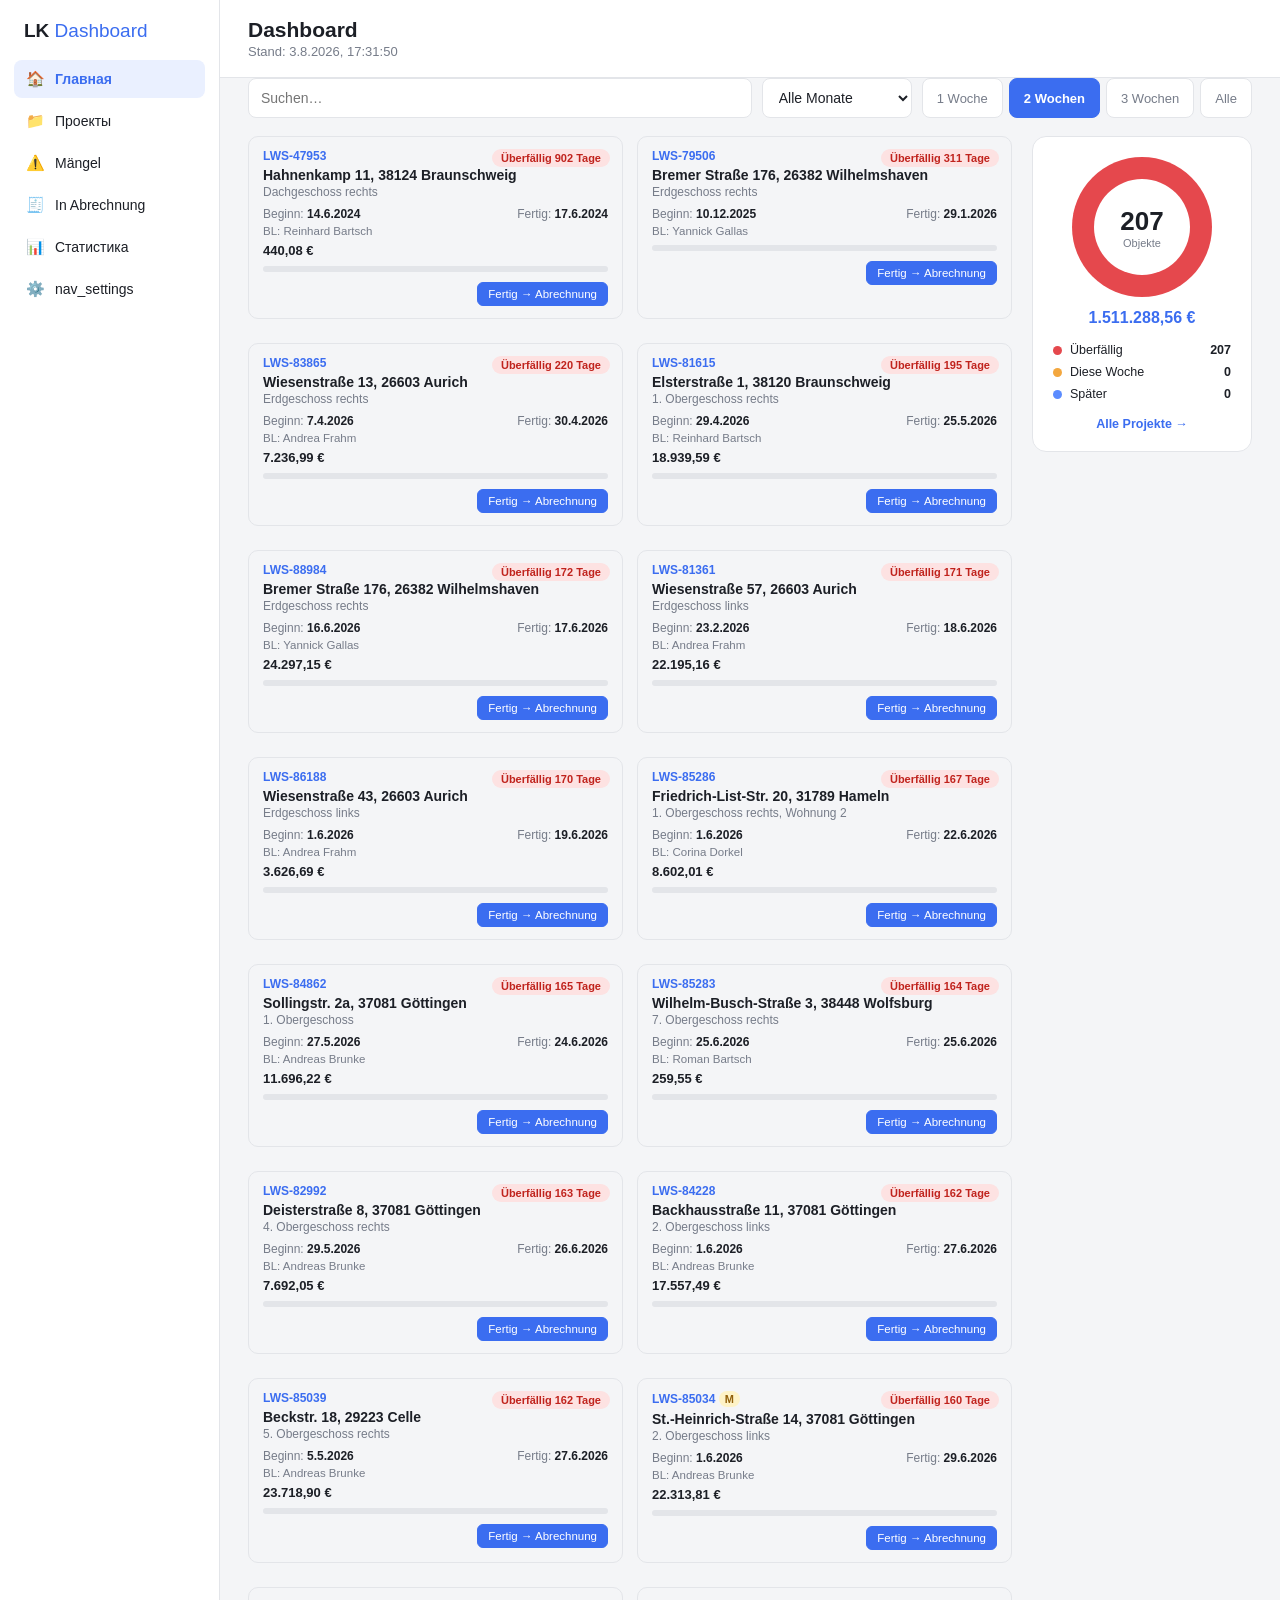
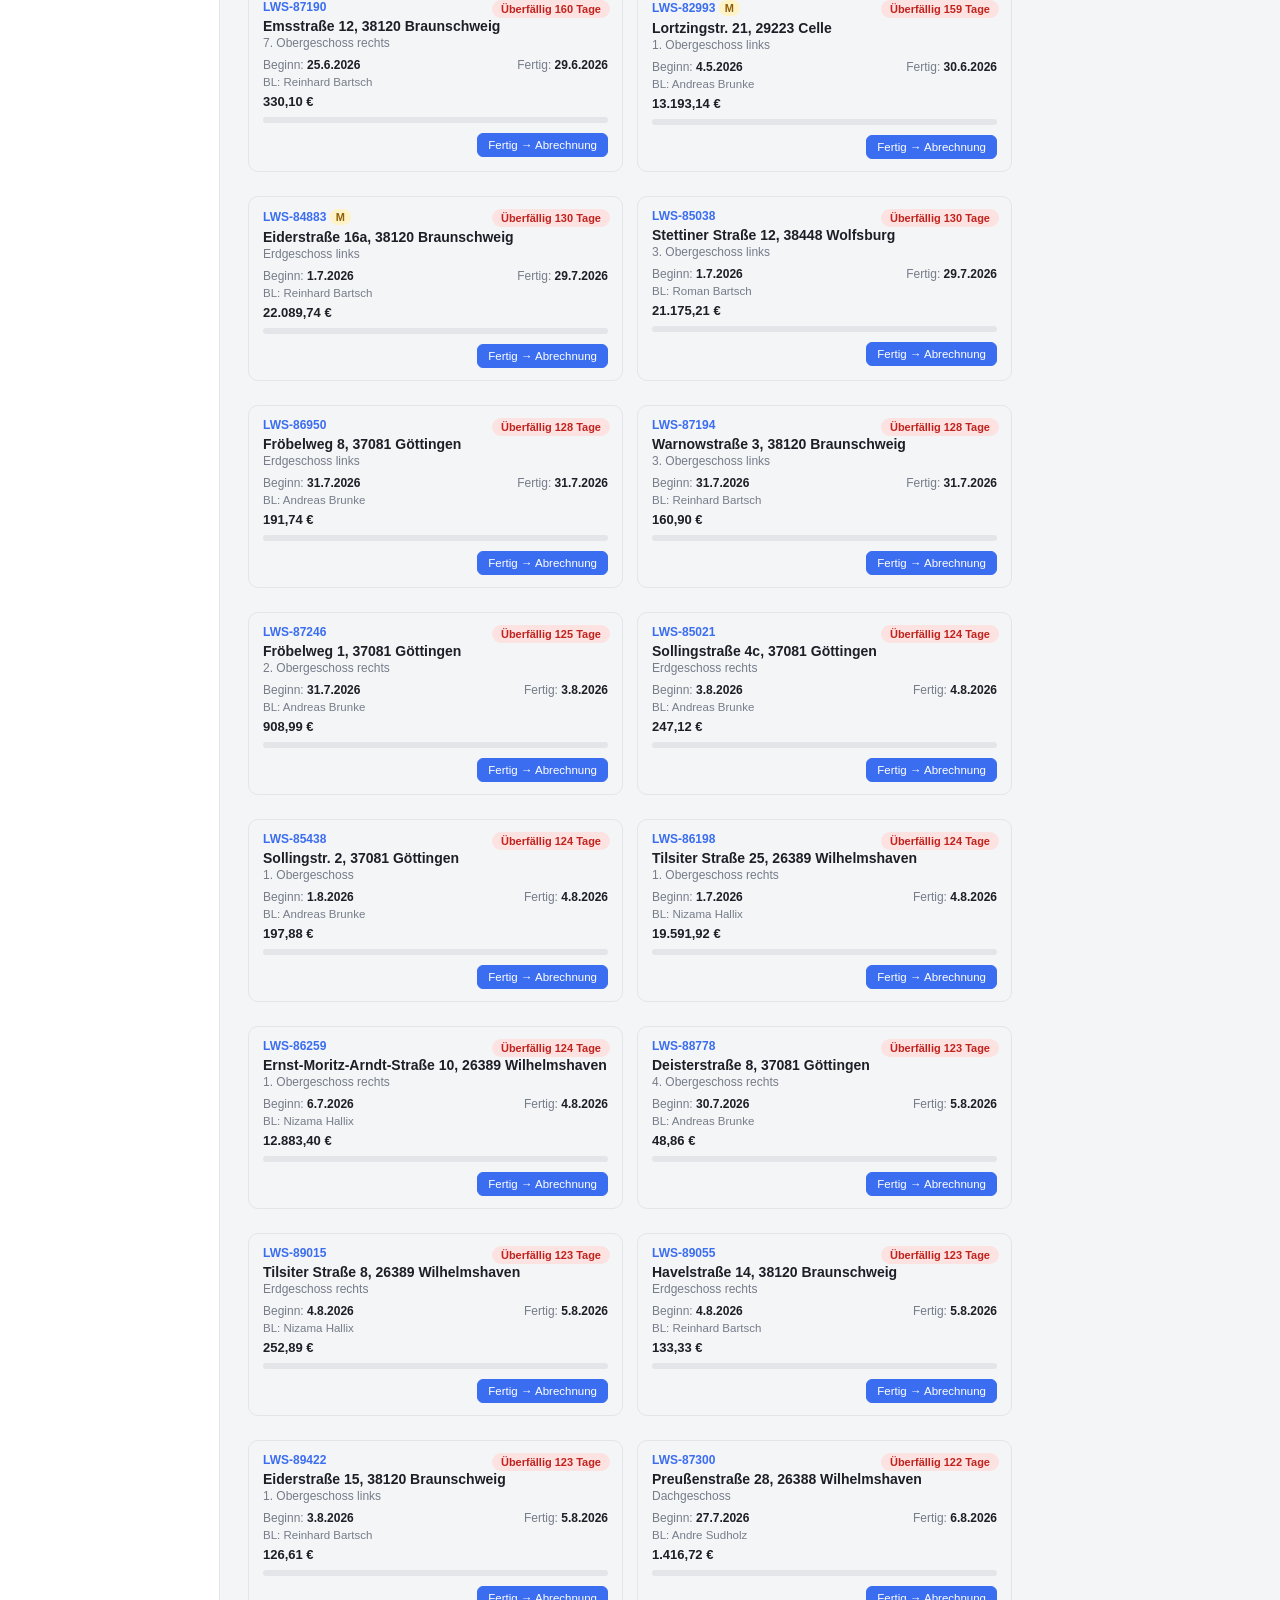
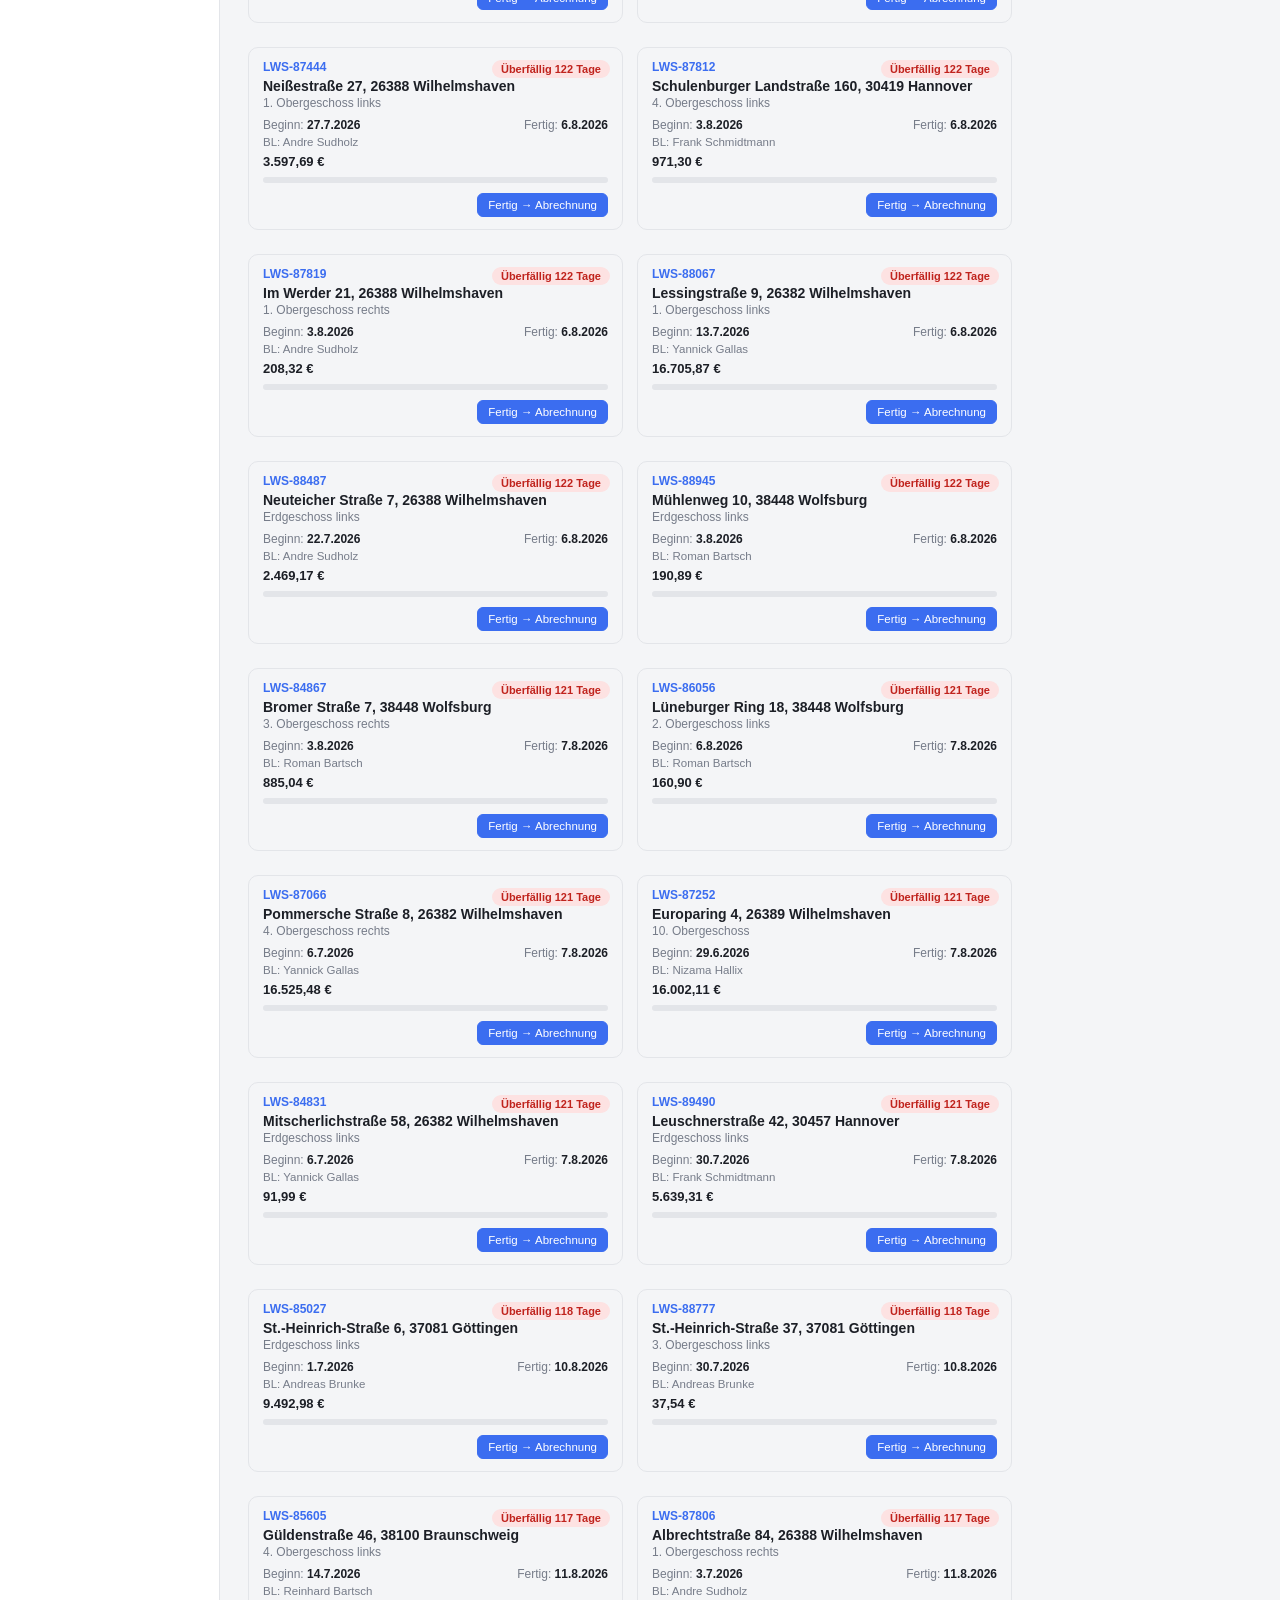
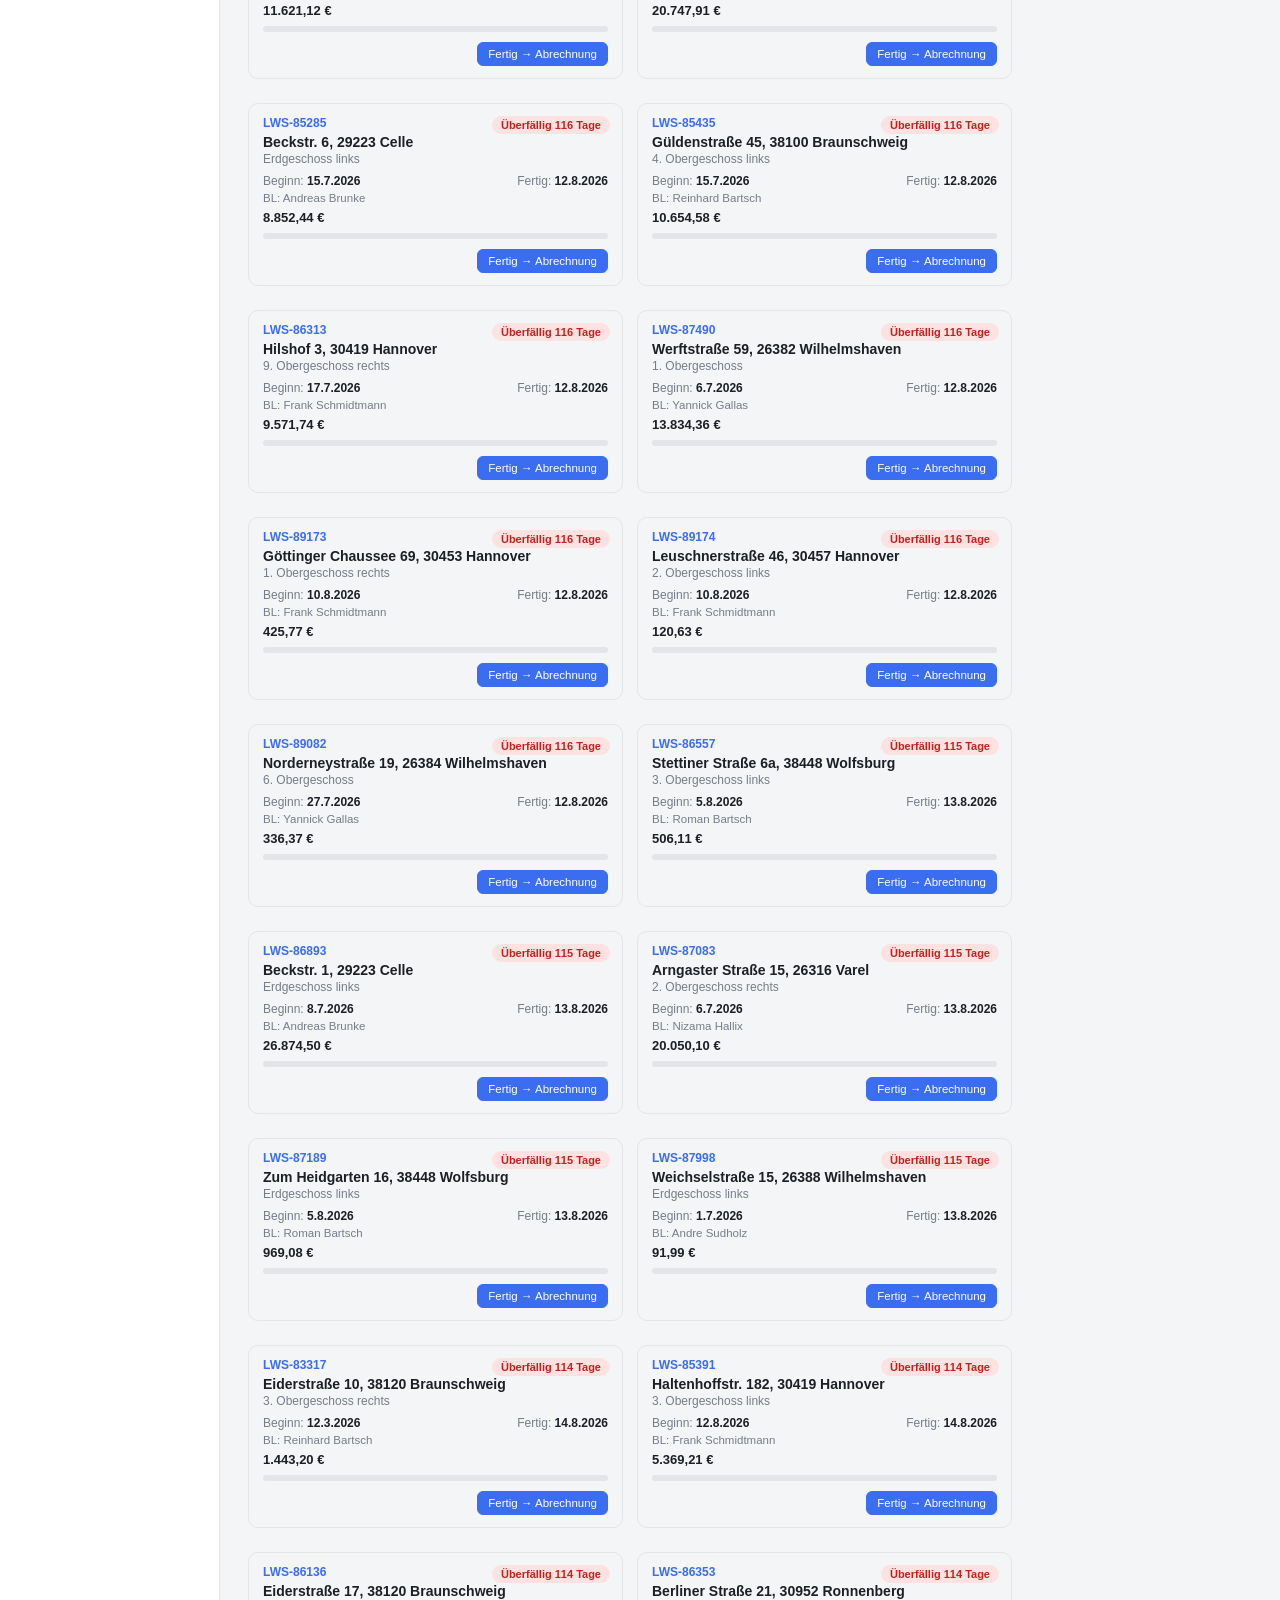
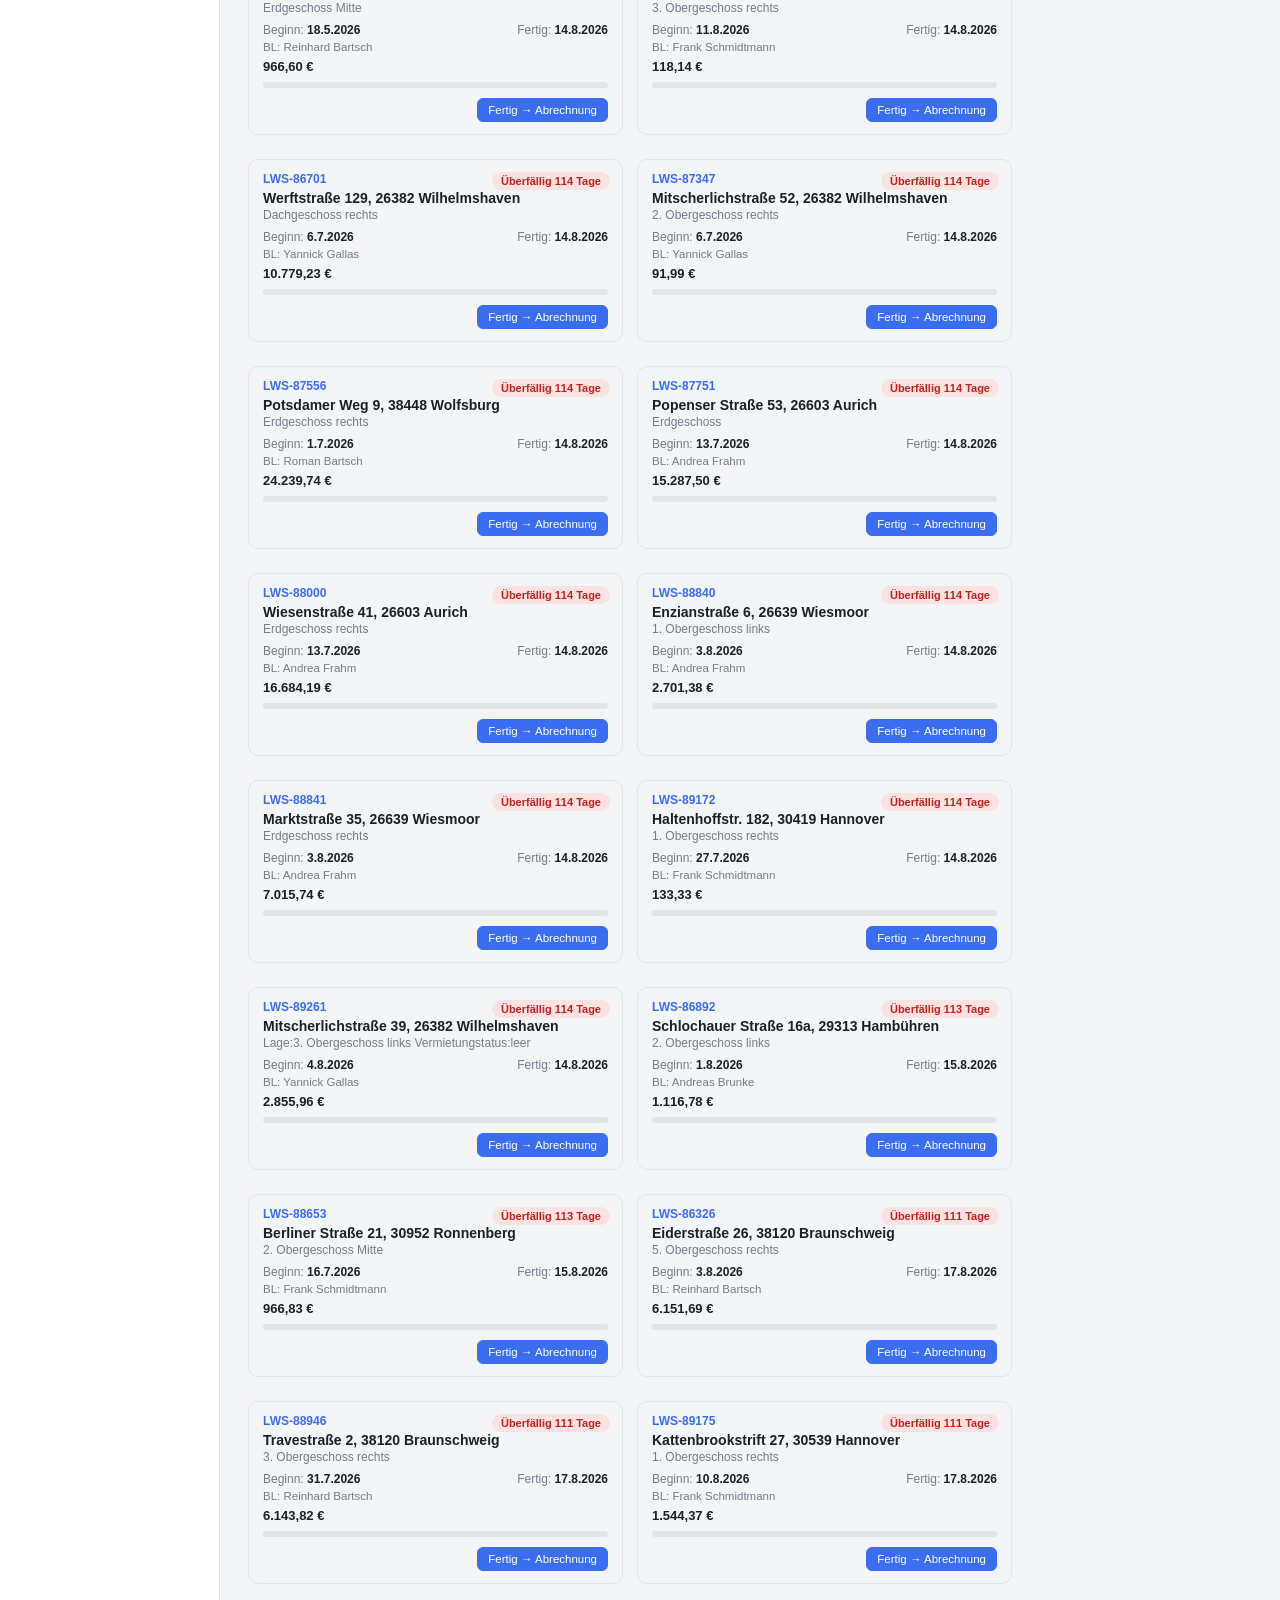
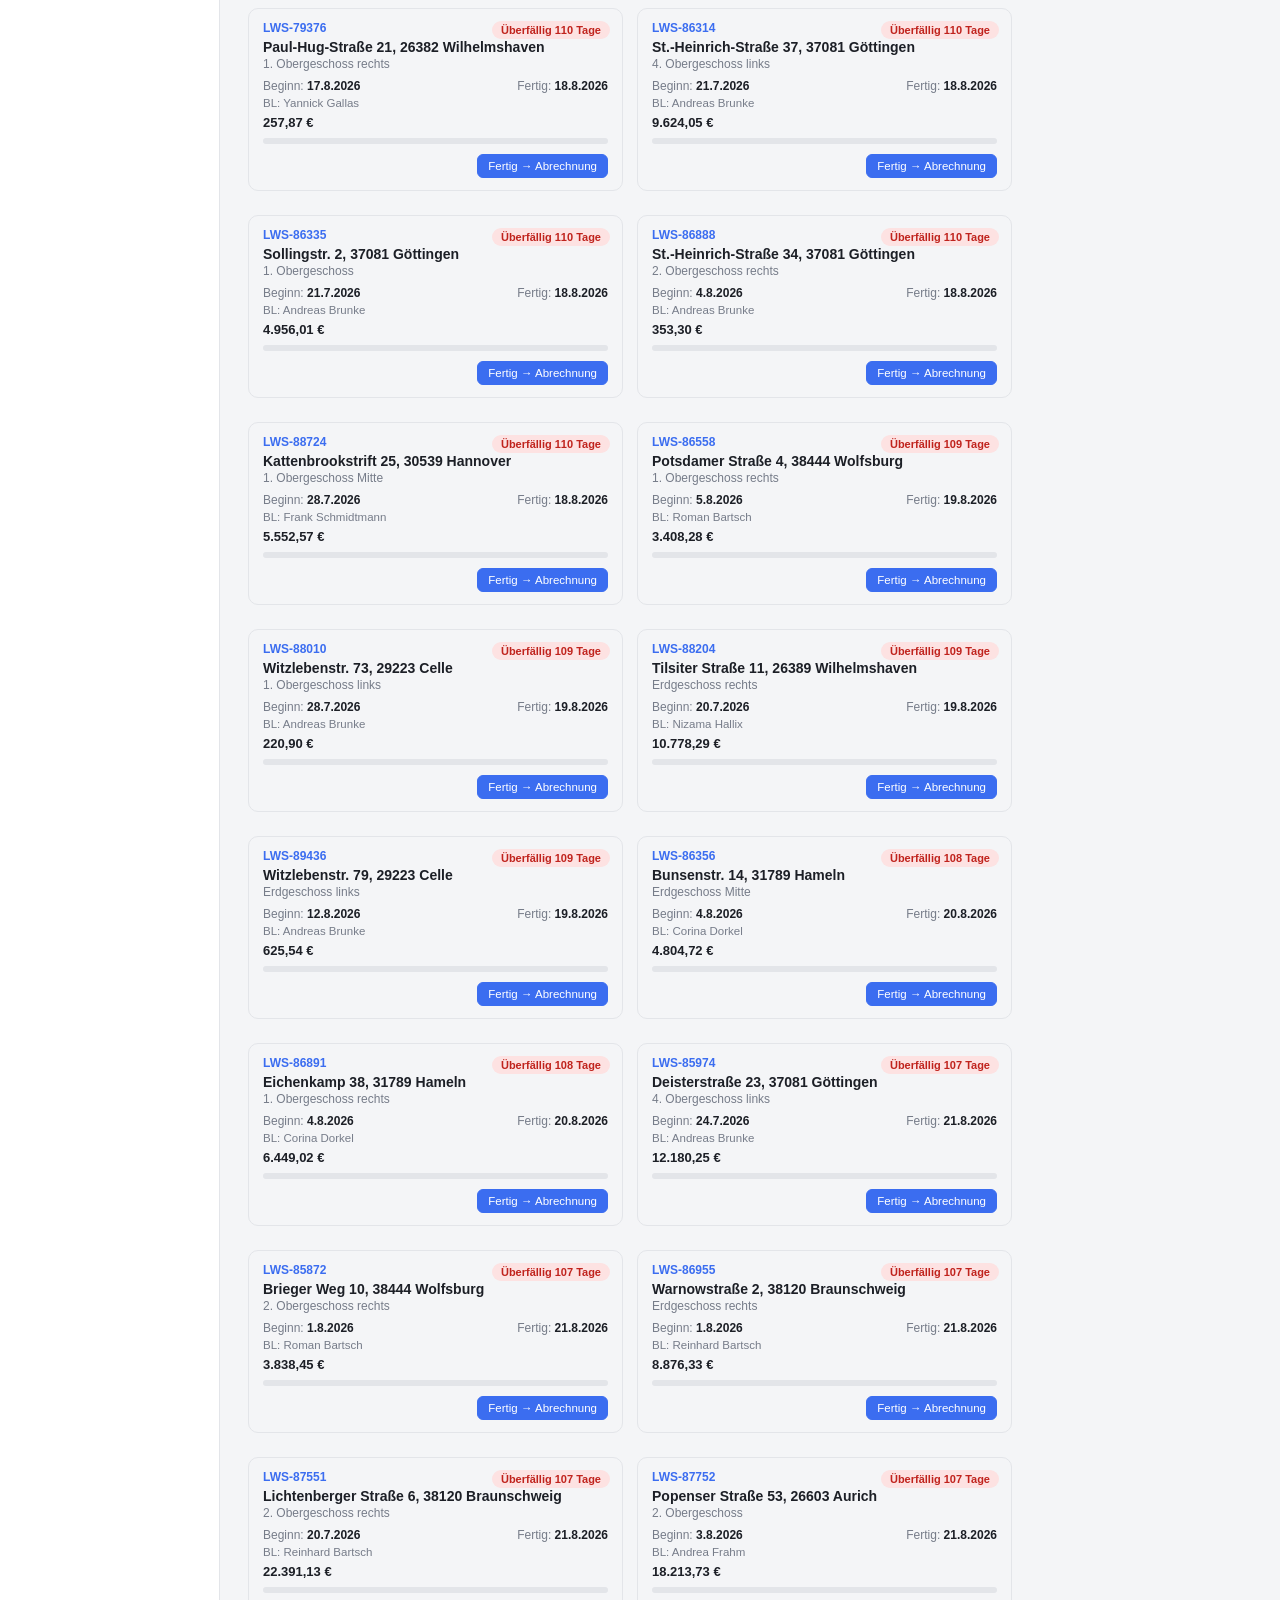
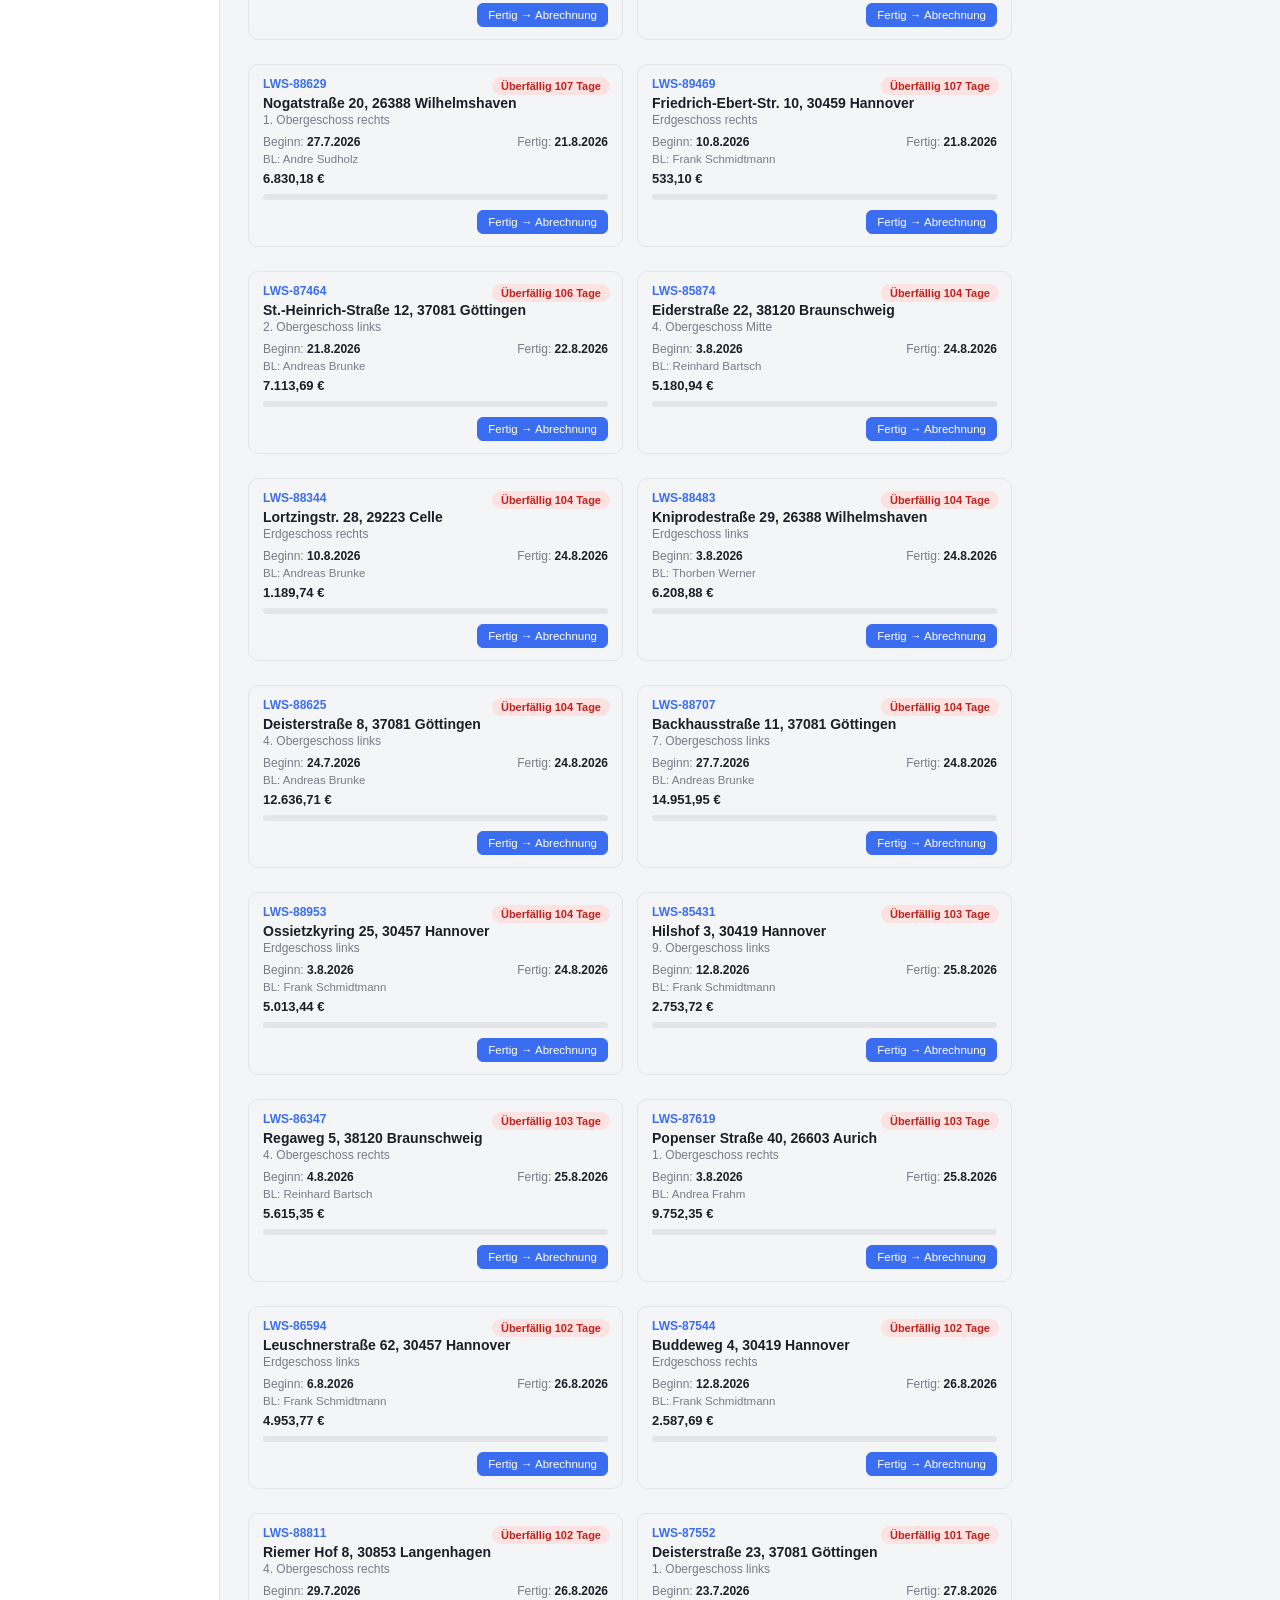
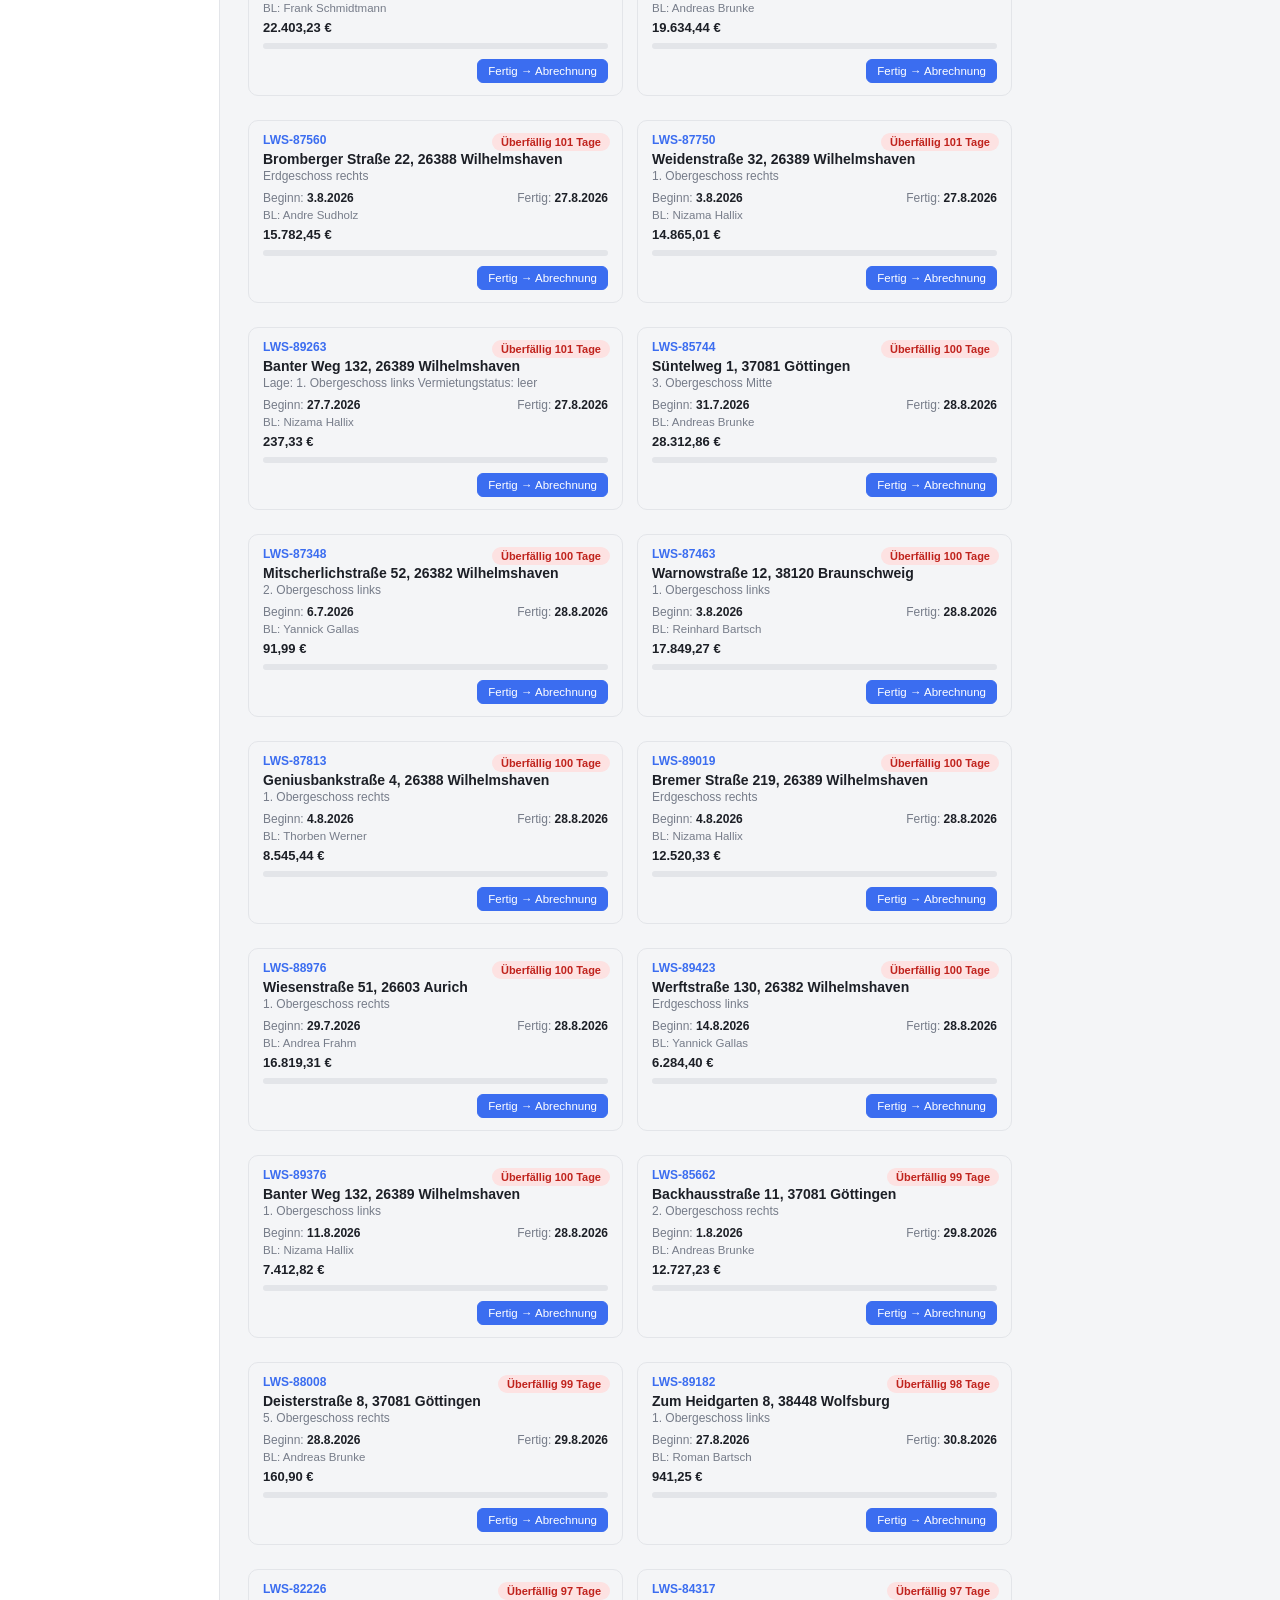
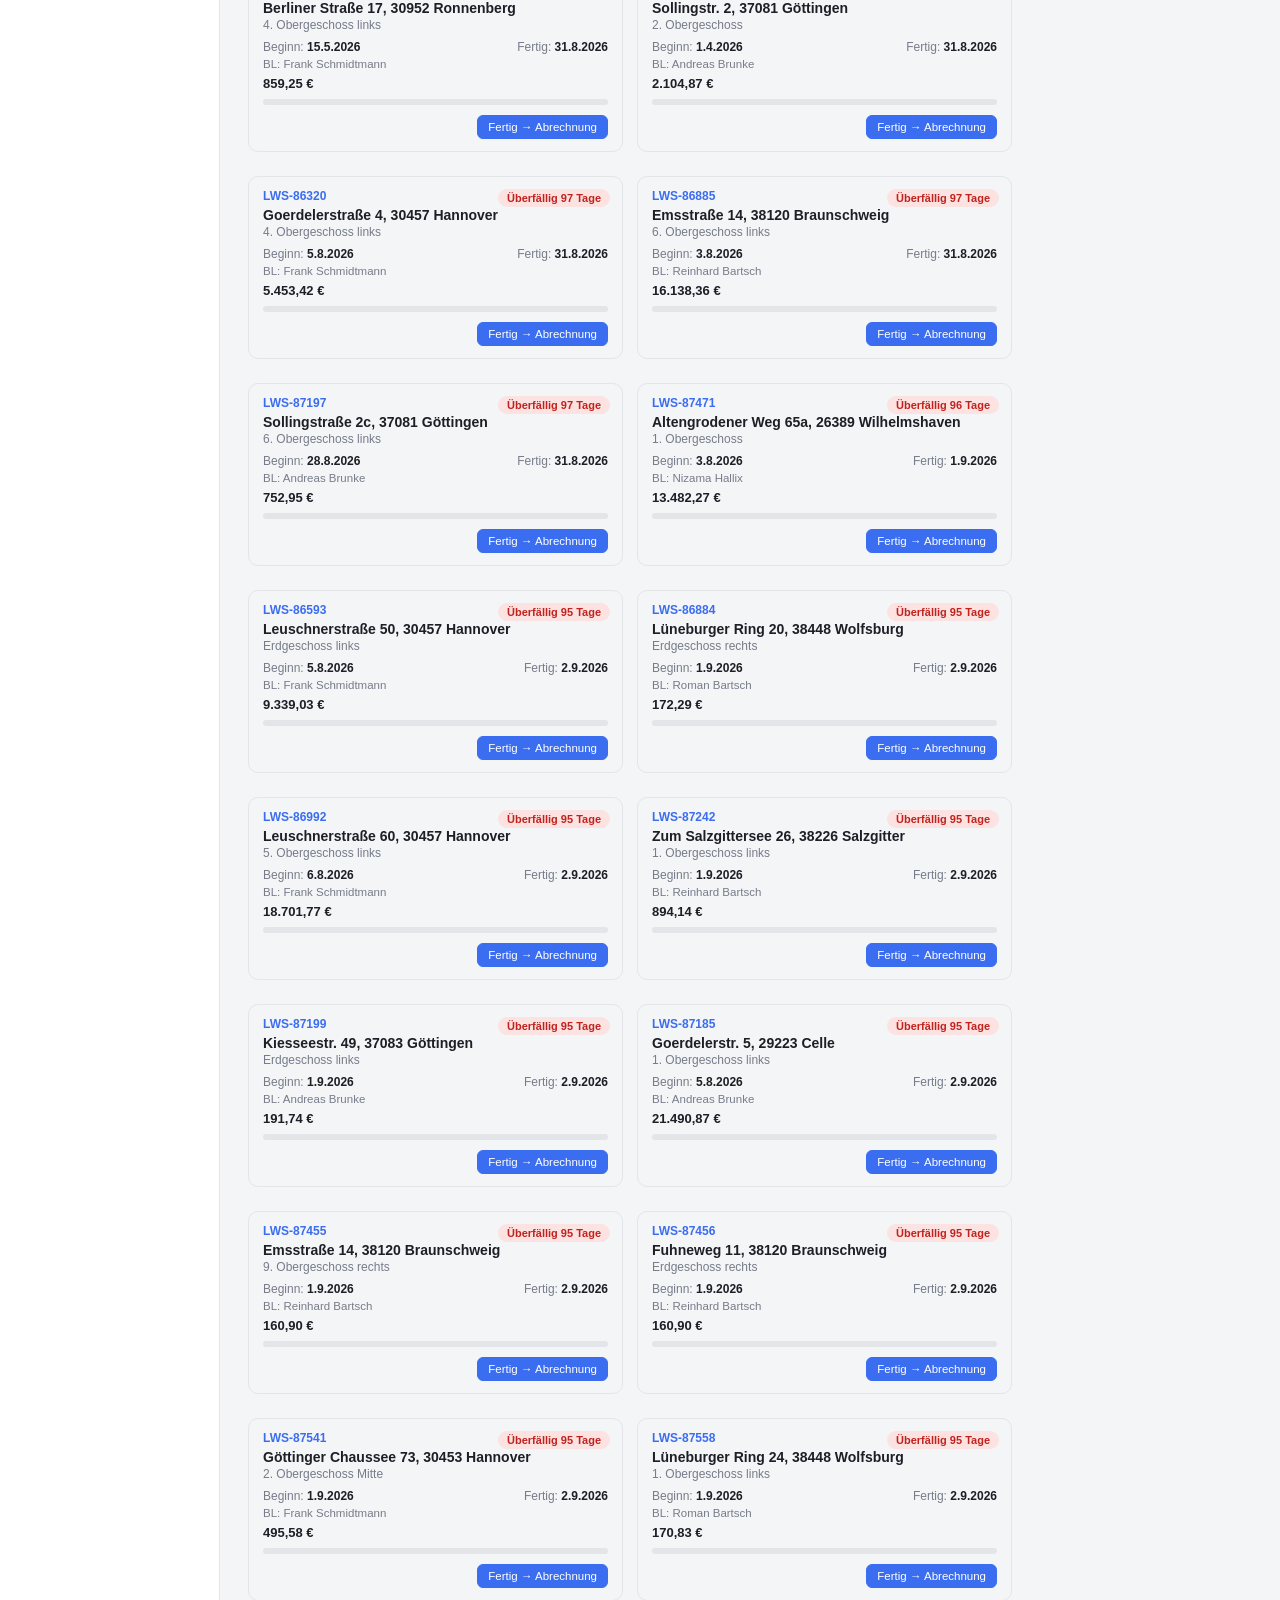
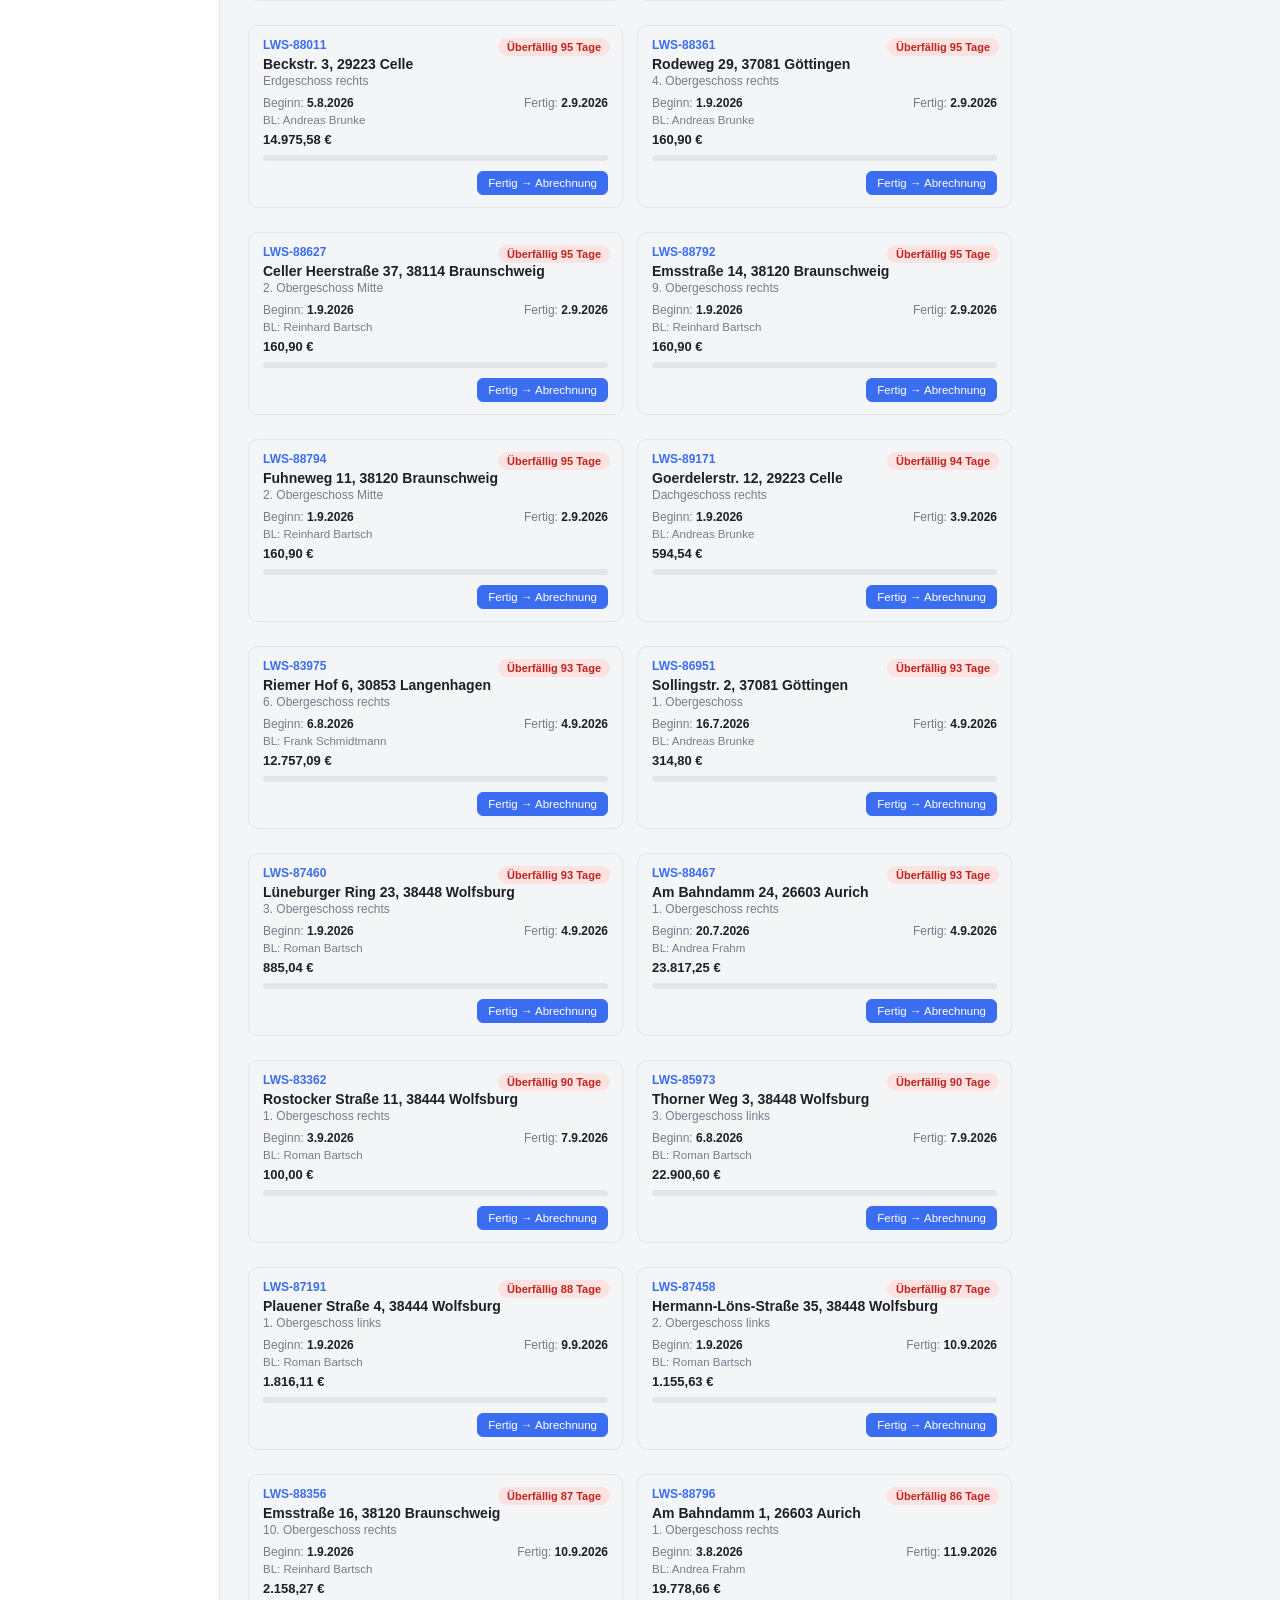
==== commit 243bc35d: "Perf fixes + Nachtrag/handover tracking + remove Mängel auto-accept - Fix FULL_SCRAPE never being se" ====
--- a/index.html
+++ b/index.html
@@ -4,7 +4,7 @@
 <meta charset="UTF-8">
 <meta name="viewport" content="width=device-width, initial-scale=1.0">
 <title>Главная — LK Dashboard</title>
-<link rel="stylesheet" href="board.css?v=12">
+<link rel="stylesheet" href="board.css?v=17">
 </head>
 <body>
   <div class="app-layout">
@@ -29,6 +29,6 @@
 
   <script src="i18n.js?v=2"></script>
   <script src="sidebar.js"></script>
-  <script src="home.js?v=3"></script>
+  <script src="home.js?v=4"></script>
 </body>
 </html>
--- a/board.css
+++ b/board.css
@@ -527,6 +527,50 @@
 .chip-reset:hover { border-color: var(--accent); color: var(--accent); }
 .chart-hint { font-size: 10px; color: var(--muted); font-weight: 400; text-transform: none; letter-spacing: 0; }
 
+/* ── Plan filter bar ── */
+.plan-filter-bar { display:flex; align-items:center; gap:14px; flex-wrap:wrap; background:var(--panel); border:1px solid var(--border); border-radius:10px; padding:14px 18px; }
+.plan-filter-group { display:flex; align-items:center; gap:8px; }
+.plan-filter-group label { font-size:12px; font-weight:600; color:var(--muted); white-space:nowrap; }
+.plan-filter-group input[type=date] { border:1px solid var(--border); border-radius:6px; padding:6px 10px; font-size:13px; color:var(--text); background:var(--bg); }
+.plan-filter-group input[type=date]:focus { outline:none; border-color:var(--accent); }
+.plan-filter-group select { border:1px solid var(--border); border-radius:6px; padding:6px 10px; font-size:13px; color:var(--text); background:var(--bg); }
+.plan-btn-reset { background:none; border:1px solid var(--border); color:var(--muted); border-radius:6px; padding:6px 12px; font-size:12px; cursor:pointer; }
+.plan-btn-reset:hover { border-color:#ef4444; color:#ef4444; }
+.plan-filter-info { font-size:12px; color:var(--muted); margin-left:auto; }
+.plan-presets { display:flex; gap:8px; flex-wrap:wrap; }
+.plan-preset-btn { background:var(--panel); border:1px solid var(--border); color:var(--text); border-radius:20px; padding:6px 14px; font-size:12.5px; font-weight:600; cursor:pointer; }
+.plan-preset-btn:hover { border-color:var(--accent); color:var(--accent); }
+.plan-preset-active { background:var(--accent); border-color:var(--accent); color:#fff; }
+
+/* ── Plan month chart ── */
+.plan-month-row { display:flex; align-items:center; gap:12px; margin-bottom:10px; cursor:pointer; padding:4px 6px; border-radius:6px; transition:background .15s; }
+.plan-month-row:hover { background:var(--bg); }
+.plan-month-label { width:90px; font-size:13px; font-weight:600; color:var(--text); flex-shrink:0; white-space:nowrap; }
+.month-current-badge { display:inline-block; font-size:9px; font-weight:700; background:#f59e0b; color:#fff; border-radius:4px; padding:1px 5px; margin-left:4px; vertical-align:middle; text-transform:uppercase; }
+.plan-bar-wrap { flex:1; height:28px; background:var(--bg); border-radius:6px; overflow:hidden; }
+.plan-bar-fill { height:100%; border-radius:6px; display:flex; align-items:center; padding-left:10px; transition:width .4s; min-width:60px; }
+.plan-bar-inner { font-size:11px; font-weight:700; color:#fff; white-space:nowrap; }
+.plan-month-amount { width:120px; font-size:13px; font-weight:700; color:var(--text); text-align:right; flex-shrink:0; }
+
+/* ── Aktive Projekte Tabelle ── */
+.aktiv-table { width: 100%; border-collapse: collapse; font-size: 13px; }
+.aktiv-table th { text-align: left; padding: 8px 10px; font-size: 11px; font-weight: 700; color: var(--muted); text-transform: uppercase; border-bottom: 2px solid var(--border); white-space: nowrap; }
+.aktiv-table td { padding: 8px 10px; border-bottom: 1px solid var(--border); vertical-align: middle; }
+.aktiv-table tr:hover td { background: var(--bg); }
+.aktiv-table a { color: var(--accent); text-decoration: none; font-weight: 700; }
+.aktiv-table a:hover { text-decoration: underline; }
+.row-late td { background: #fff5f5 !important; color: #dc2626; }
+.row-soon td { background: #fffbeb !important; }
+.mini-progress { display: inline-block; width: 60px; height: 6px; background: var(--border); border-radius: 3px; margin-right: 4px; vertical-align: middle; }
+.mini-progress div { height: 100%; background: #10b981; border-radius: 3px; }
+
+/* ── Wochenbericht ── */
+.woche-header { display:flex; align-items:center; justify-content:space-between; gap:16px; flex-wrap:wrap; background:var(--panel); border:1px solid var(--border); border-radius:10px; padding:16px 20px; }
+.woche-period { font-size:18px; font-weight:800; color:var(--text); }
+.woche-sub { font-size:12px; color:var(--muted); margin-top:2px; }
+.woche-badge { display:inline-flex; align-items:center; justify-content:center; min-width:22px; height:22px; background:var(--accent); color:#fff; border-radius:11px; font-size:12px; font-weight:700; padding:0 6px; margin-left:6px; }
+.woche-badge-red { background:#ef4444; }
+
 /* ── In Abrechnung ── */
 .abr-funnel-bar {
   display: flex;
@@ -648,4 +692,27 @@
 .btn-fertig:hover { background: #15803d; }
 
 /* ── Neu heute banner ── */
-.neu-heute-bar { background: linear-gradient(90deg,#fef9c3,#fef3c7); border: 1px solid #fde68a; border-radius: 8px; padding: 10px 16px; margin-bottom: 12px; font-size: 13px; font-weight: 700; color: #92400e; }
+.neu-heute-bar { display:flex; justify-content:space-between; align-items:center; background: linear-gradient(90deg,#fef9c3,#fef3c7); border: 1px solid #fde68a; border-radius: 10px; padding: 12px 20px; margin: 0 28px 16px; font-size: 14px; font-weight: 700; color: #92400e; }
+.neu-hint { font-size: 11px; font-weight: 400; color: #b45309; }
+.neu-badge { background: #fef3c7 !important; color: #92400e !important; border: 1px solid #fde68a; }
+
+/* ── Card badges row ── */
+.card-badges { display:flex; align-items:center; gap:6px; margin-bottom:6px; flex-wrap:wrap; }
+.card-neu { box-shadow: 0 0 0 2px #fde68a, 0 4px 12px rgba(0,0,0,0.08); }
+
+/* ── Workflow status badges ── */
+.workflow-badge { font-size: 11px; font-weight: 700; padding: 2px 8px; border-radius: 6px; white-space: nowrap; }
+.wf-arbeit   { background: #dbeafe; color: #1d4ed8; }
+.wf-fertig   { background: #dcfce7; color: #15803d; }
+.wf-assigned { background: #f3f4f6; color: #4b5563; }
+
+/* ── Translation ── */
+.pos-desc-row { display:flex; align-items:flex-start; gap:6px; }
+.trans-btns { display:flex; gap:4px; flex-shrink:0; }
+.btn-translate { background: var(--surface); border: 1px solid var(--border); border-radius: 5px; cursor: pointer; font-size: 11px; padding: 2px 6px; line-height: 1.4; white-space:nowrap; color: var(--muted); font-weight:600; }
+.btn-translate:hover { background: #e0e7ff; border-color:#6366f1; color:#4f46e5; }
+.trans-box { margin-top: 6px; background: #f0f9ff; border: 1px solid #bae6fd; border-radius: 6px; padding: 8px 10px; font-size: 12px; }
+.trans-text { color: #0c4a6e; margin-bottom: 6px; line-height: 1.5; }
+.trans-loading { color: #64748b; font-style: italic; }
+.btn-copy-trans { background: #0ea5e9; color: white; border: none; border-radius: 4px; padding: 4px 10px; font-size: 11px; font-weight: 700; cursor: pointer; }
+.btn-copy-trans:hover { background: #0284c7; }
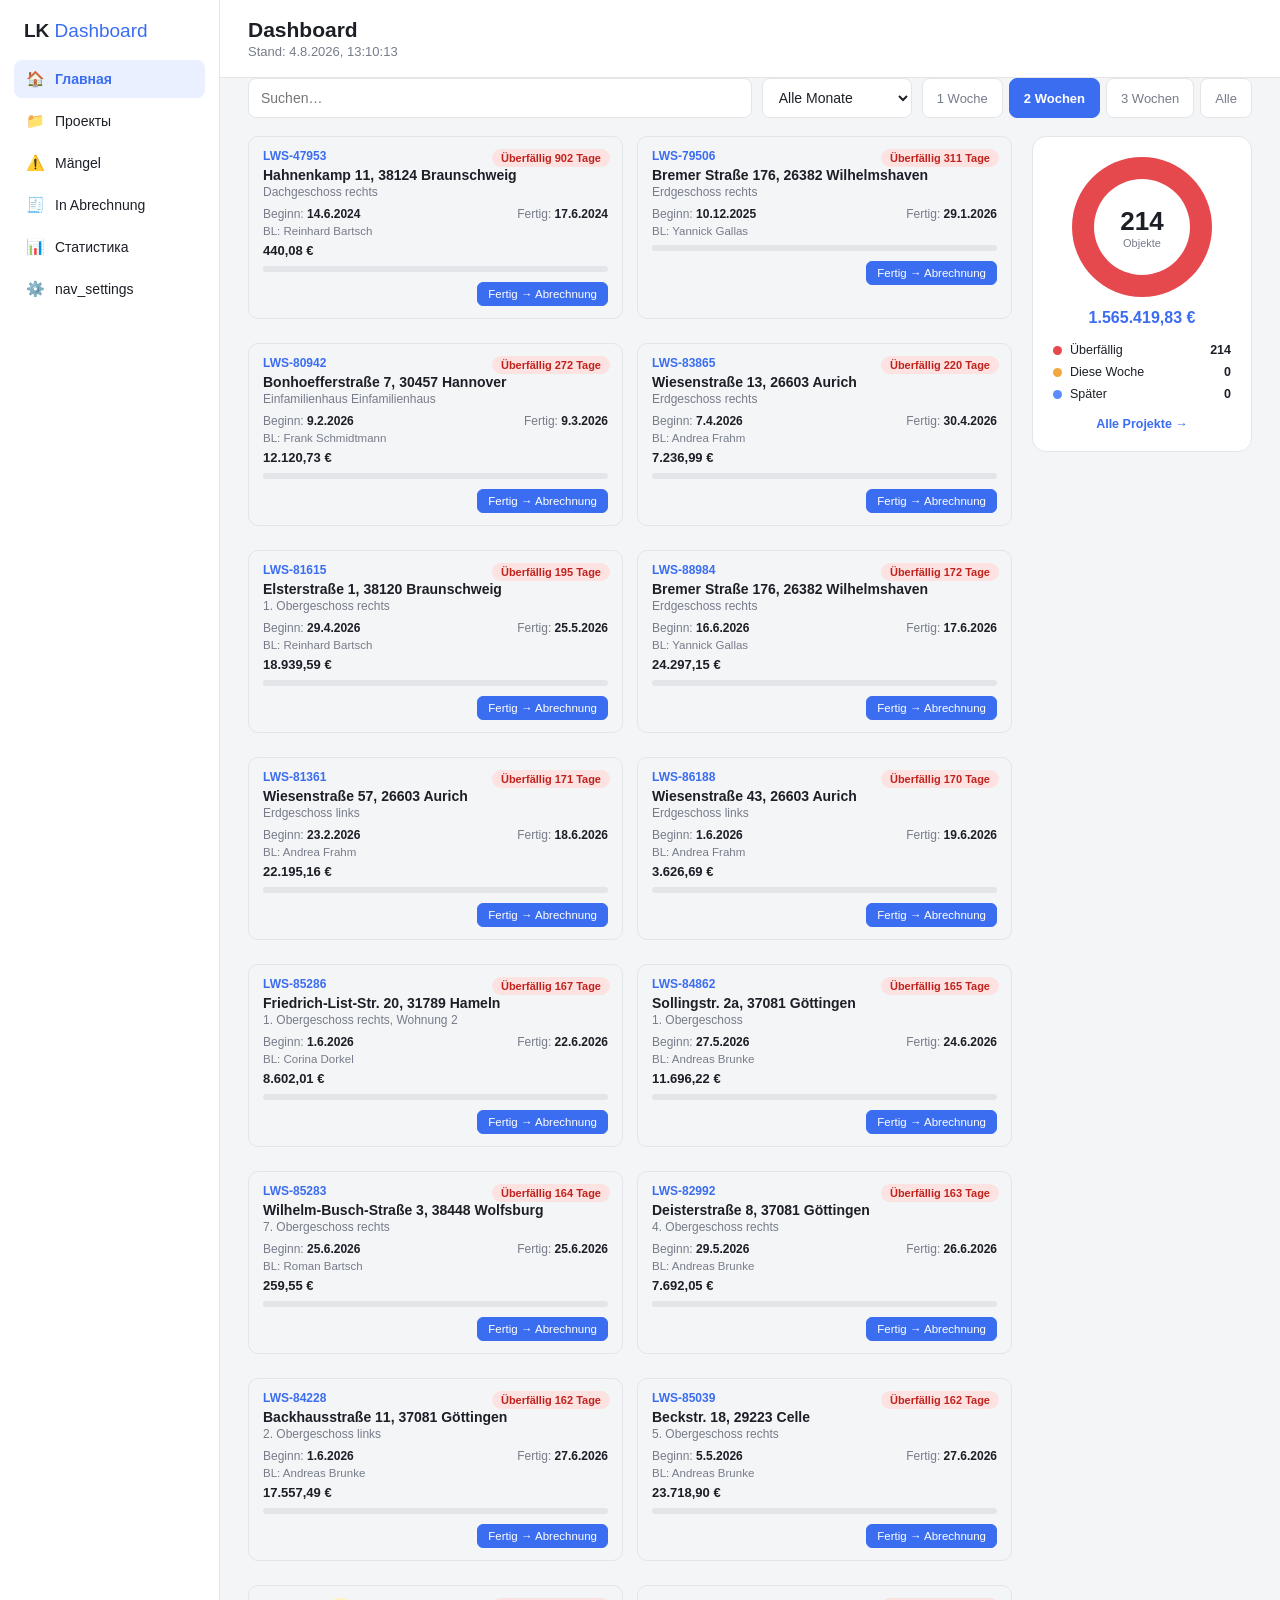
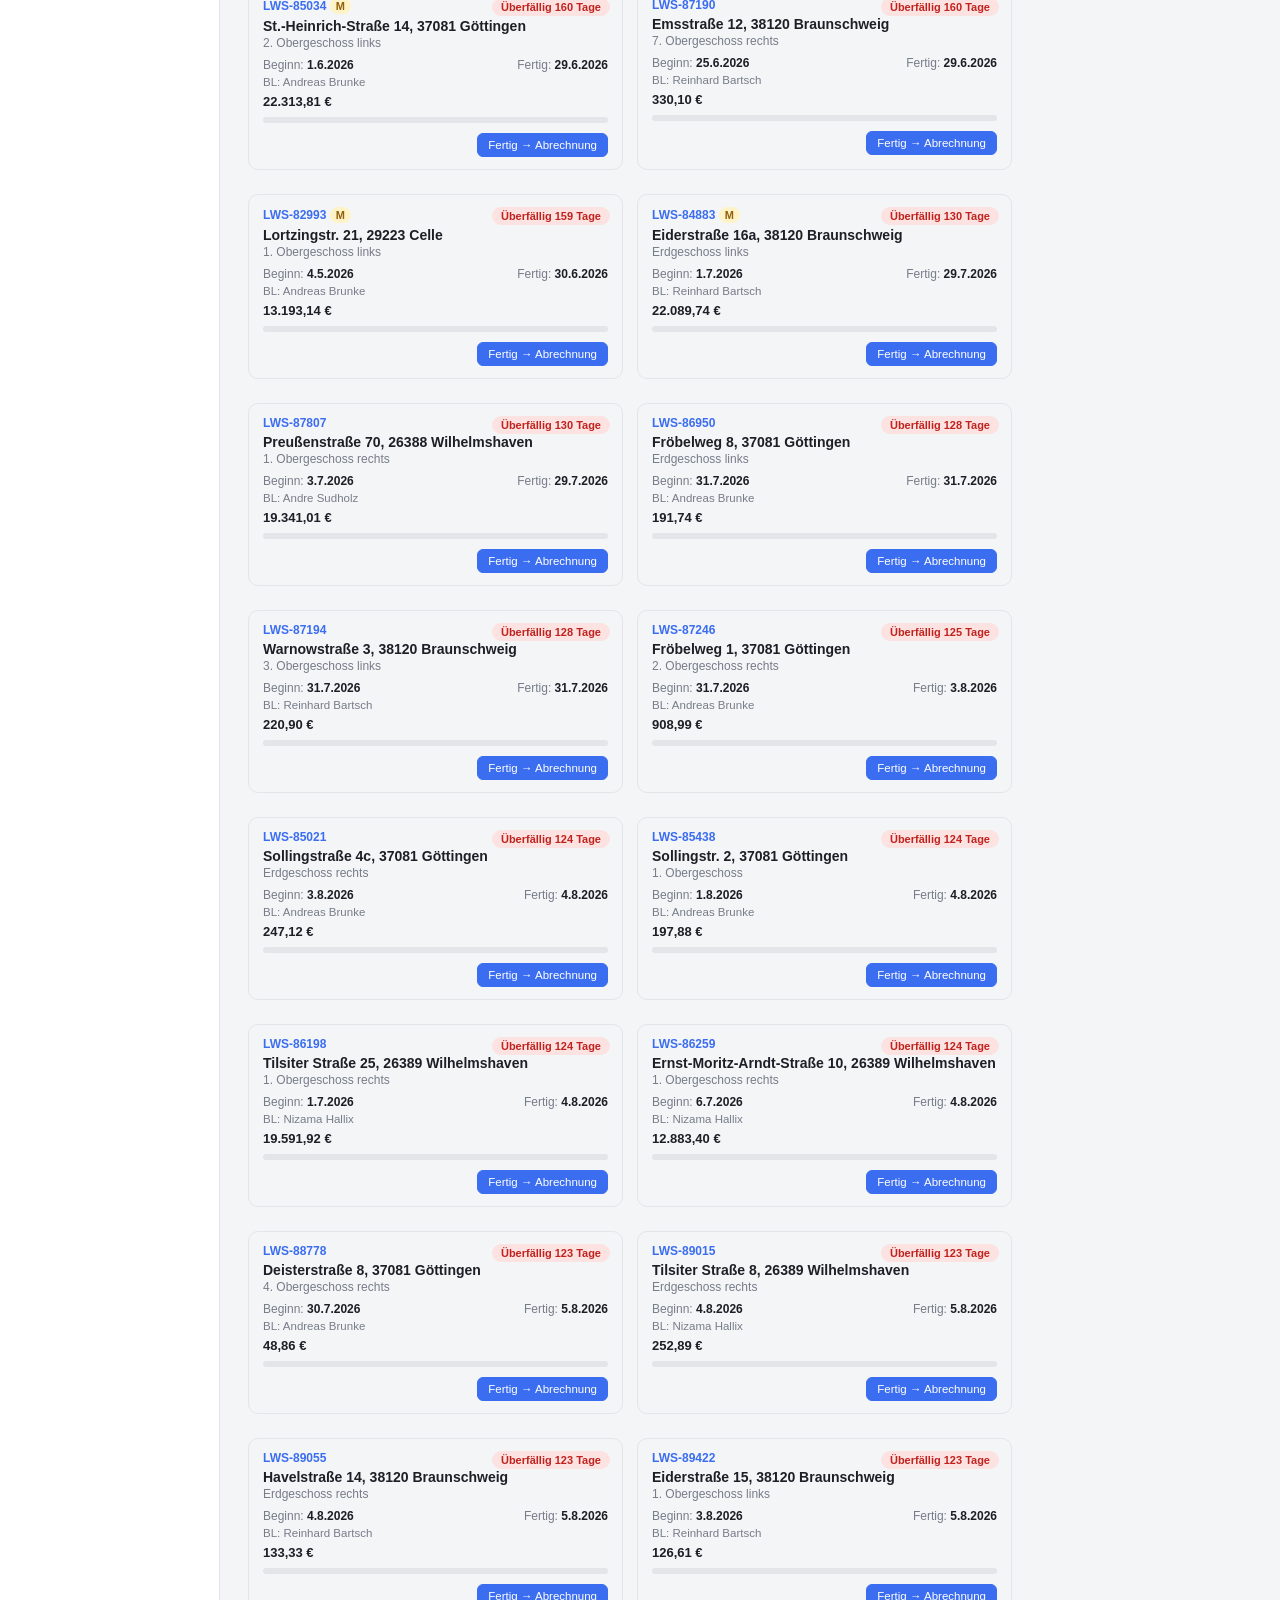
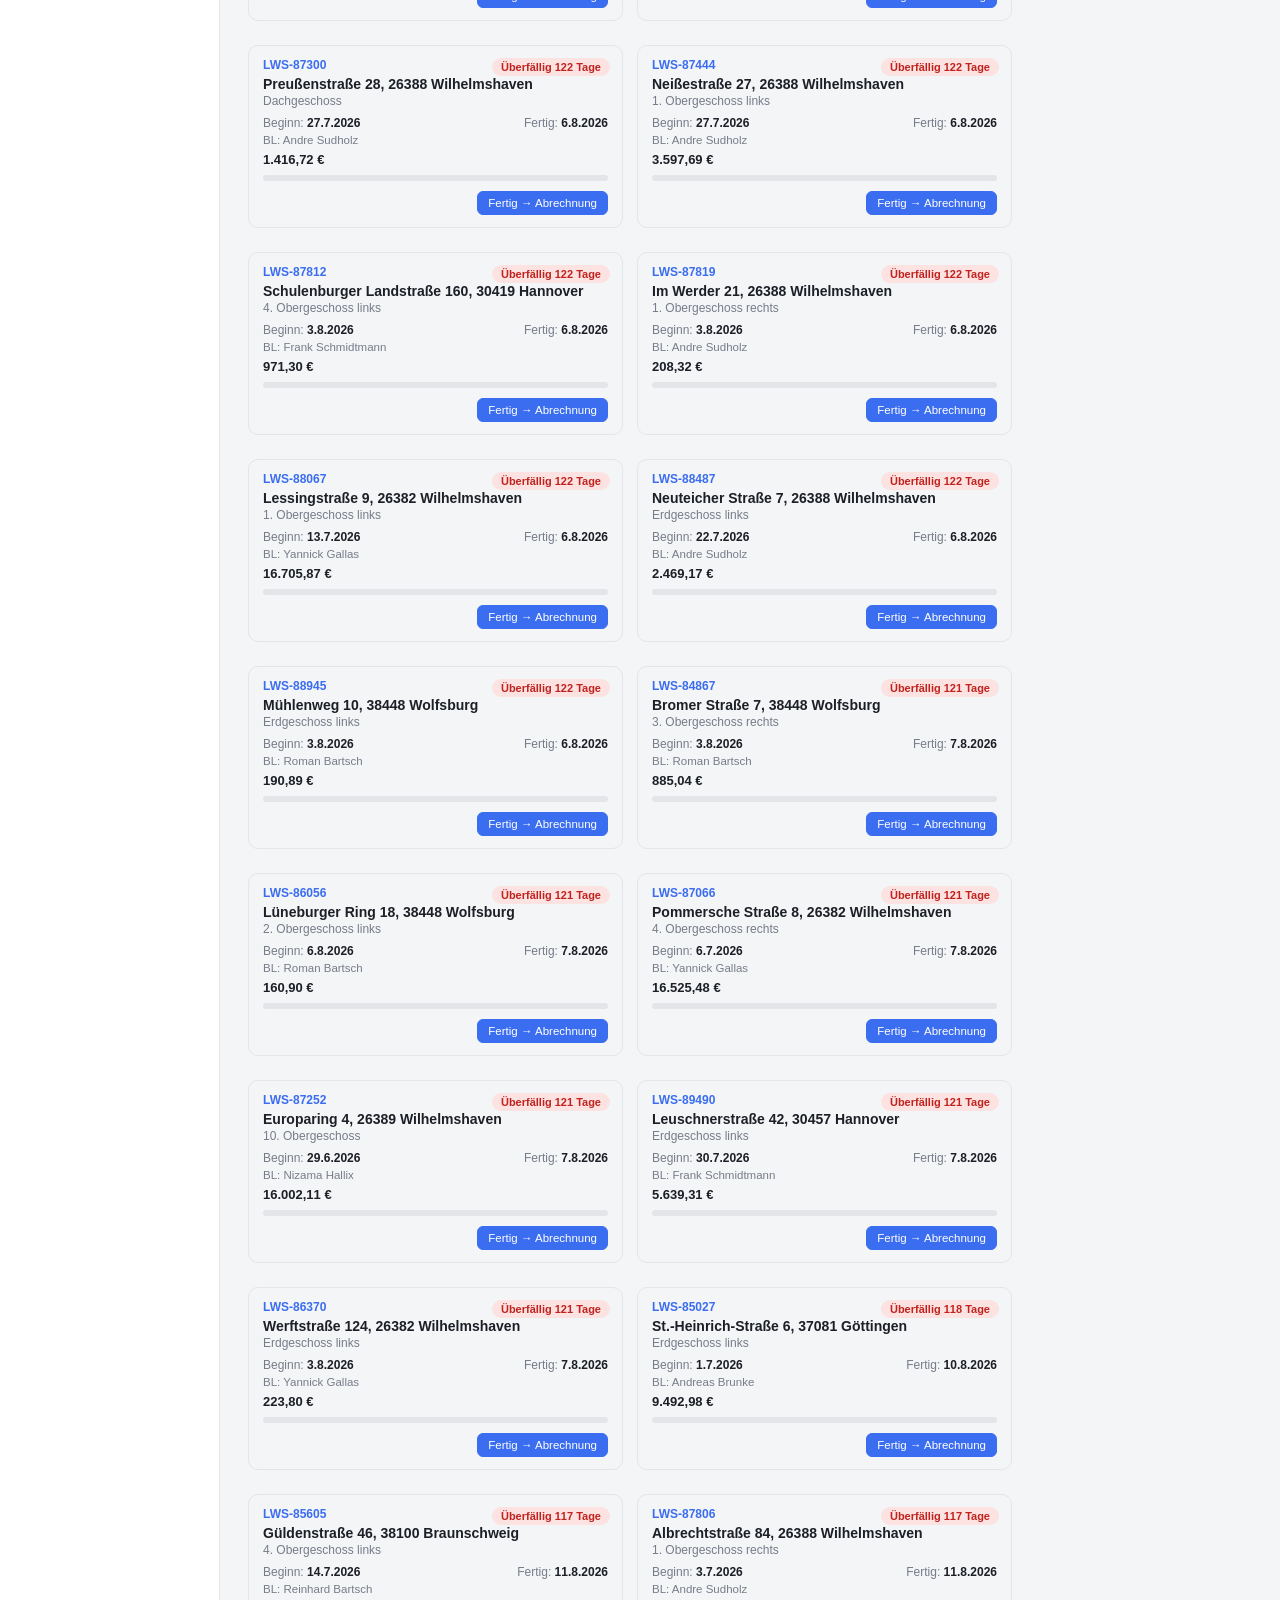
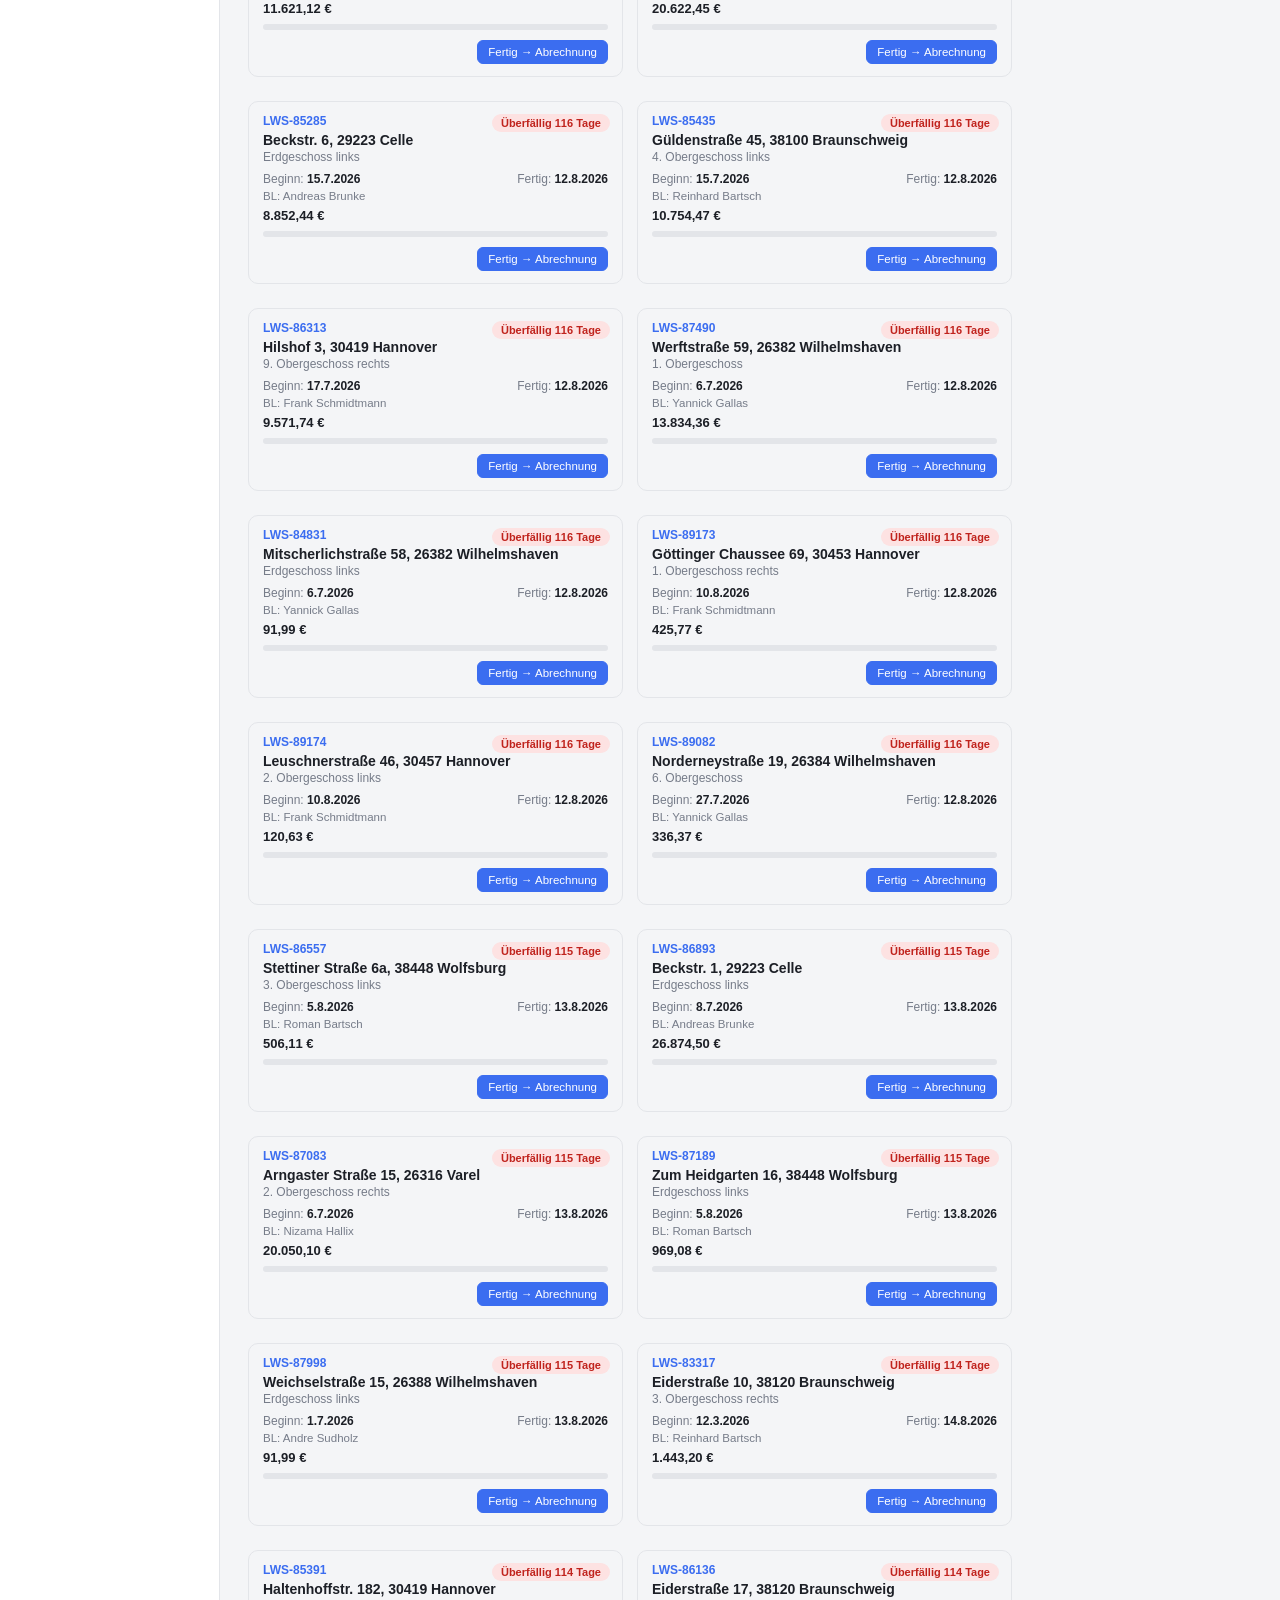
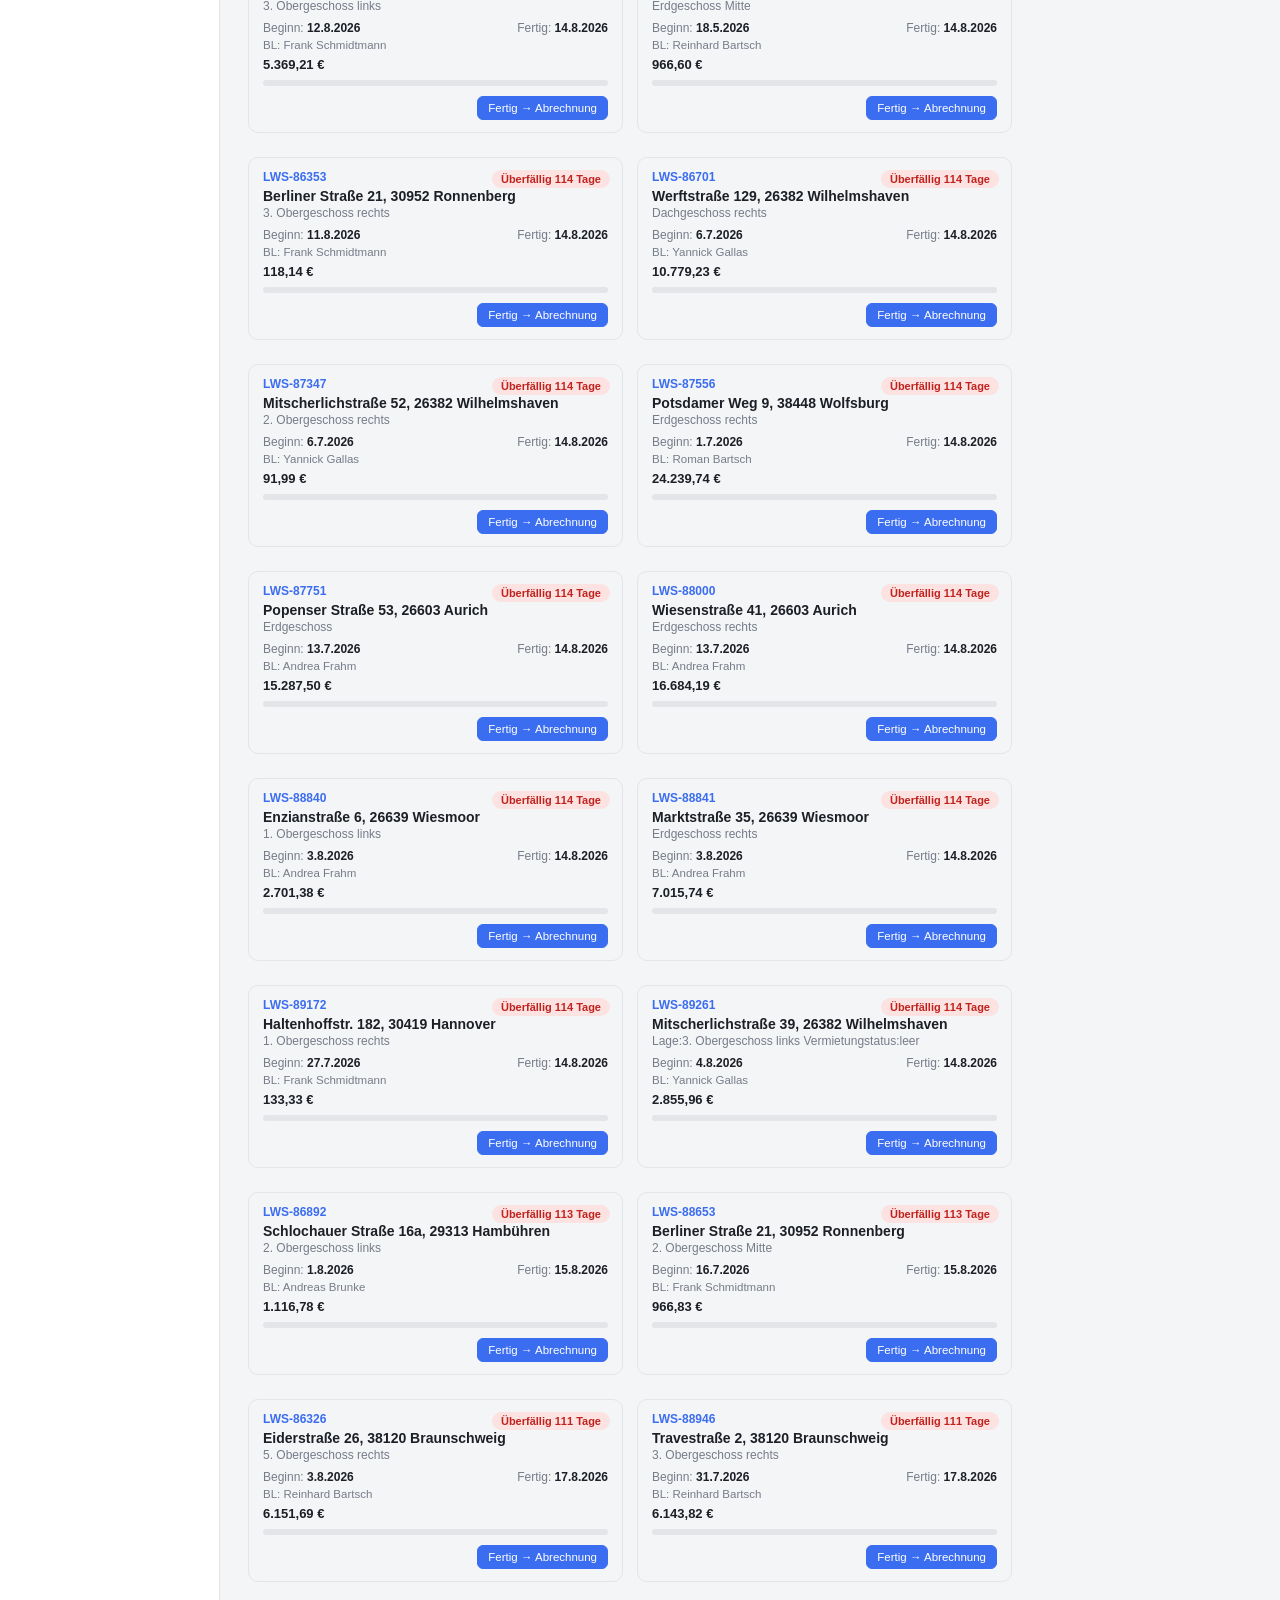
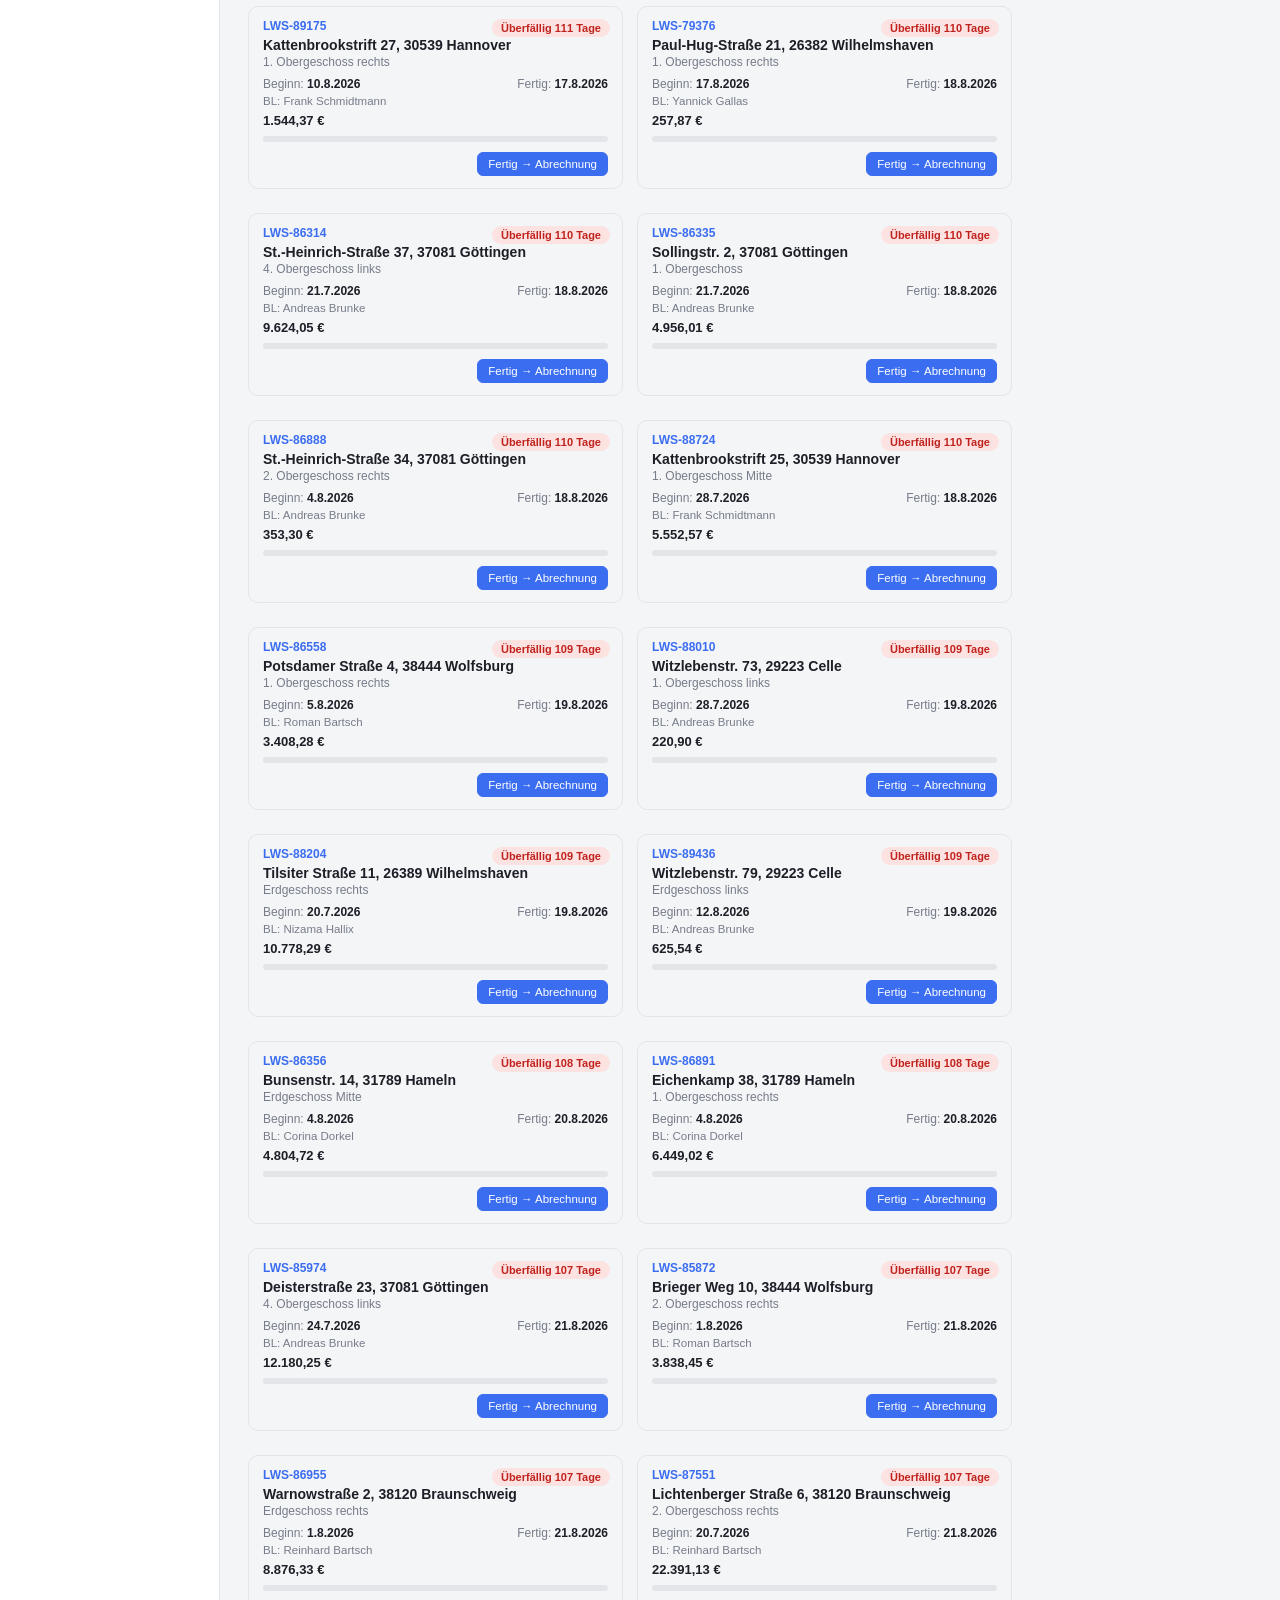
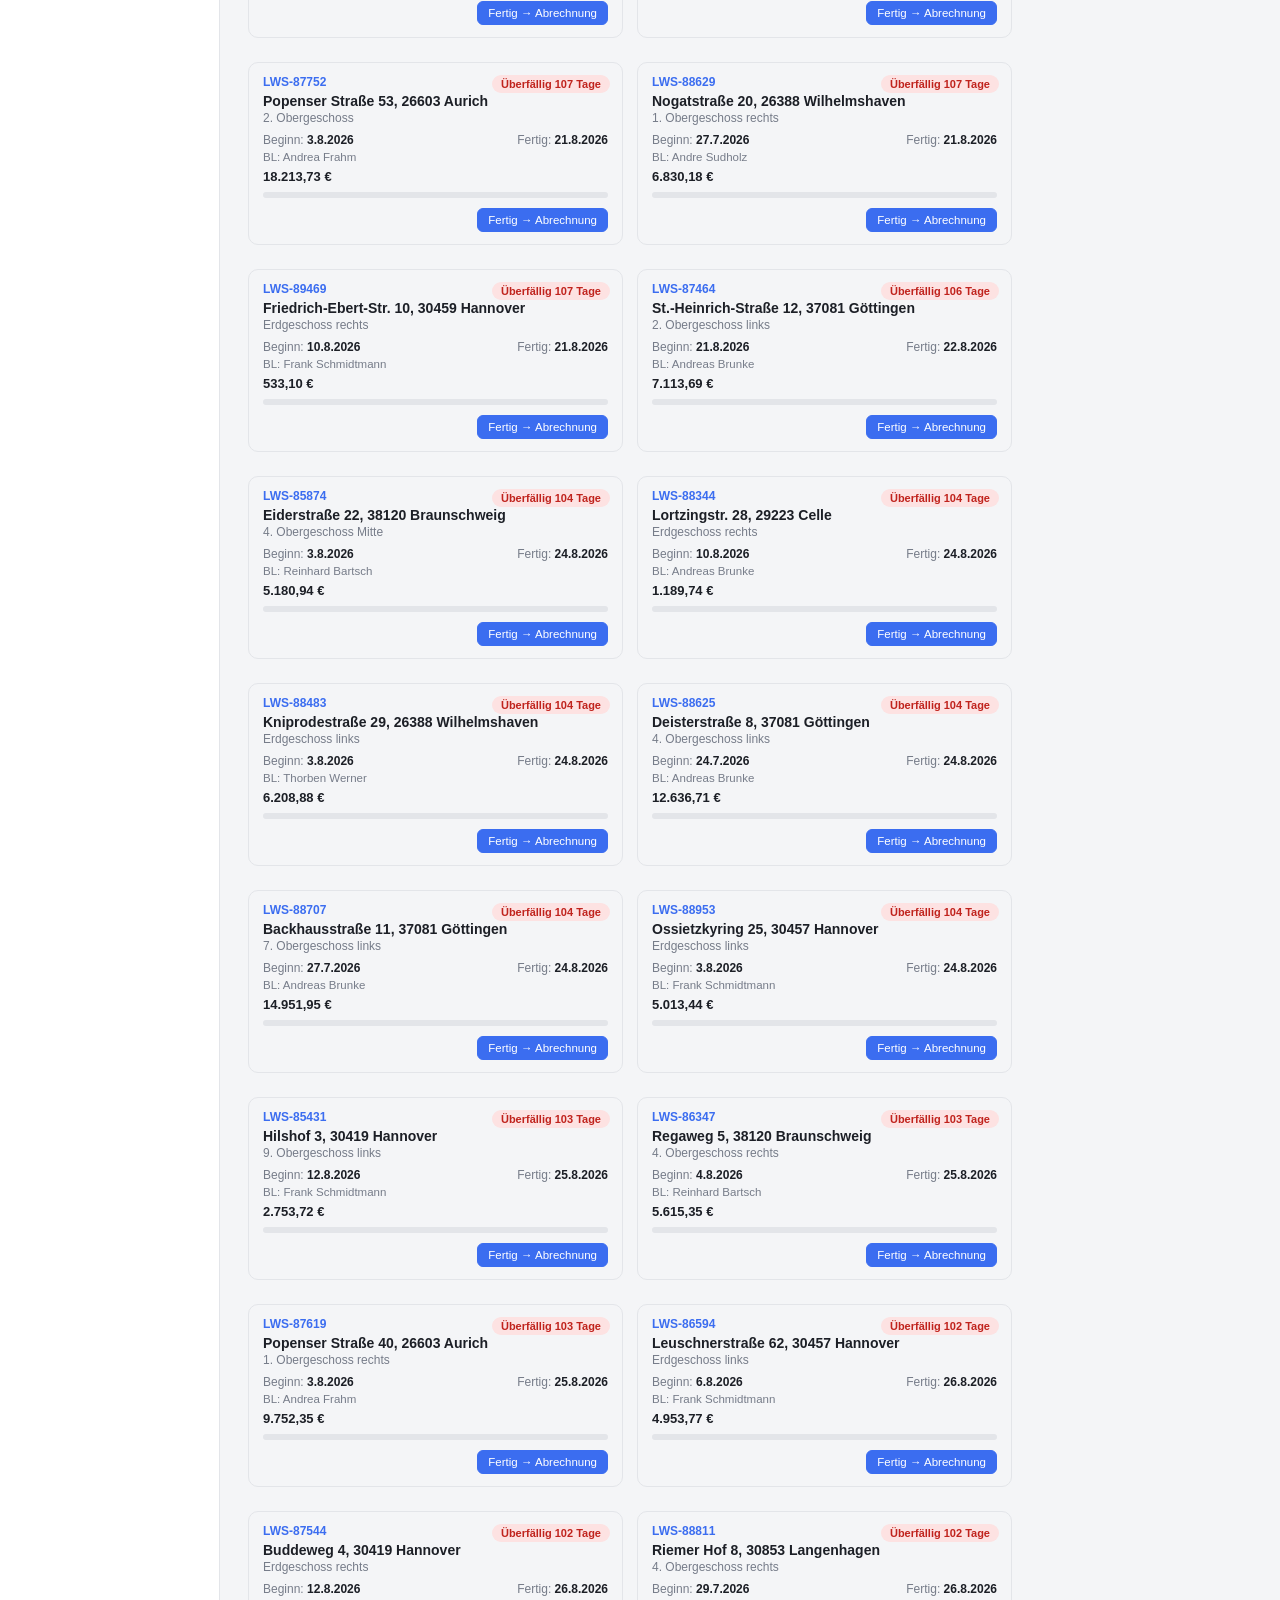
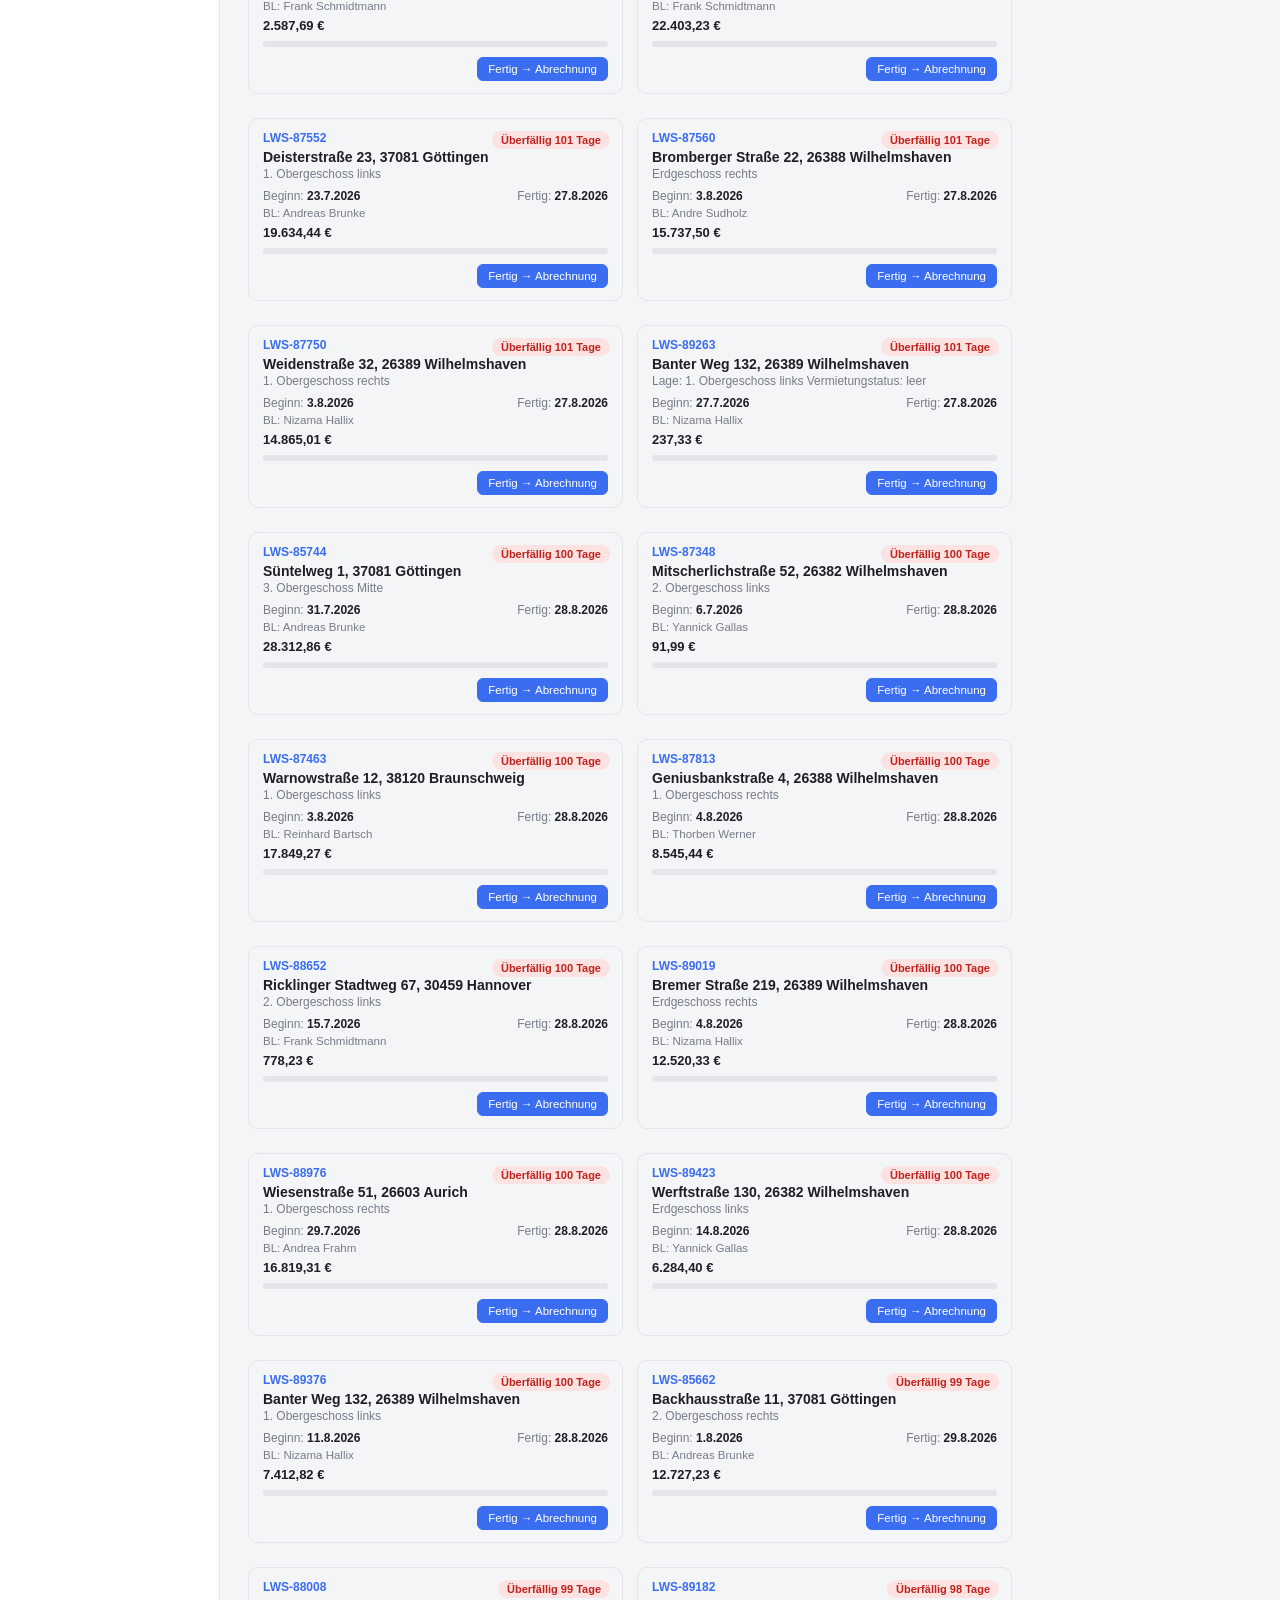
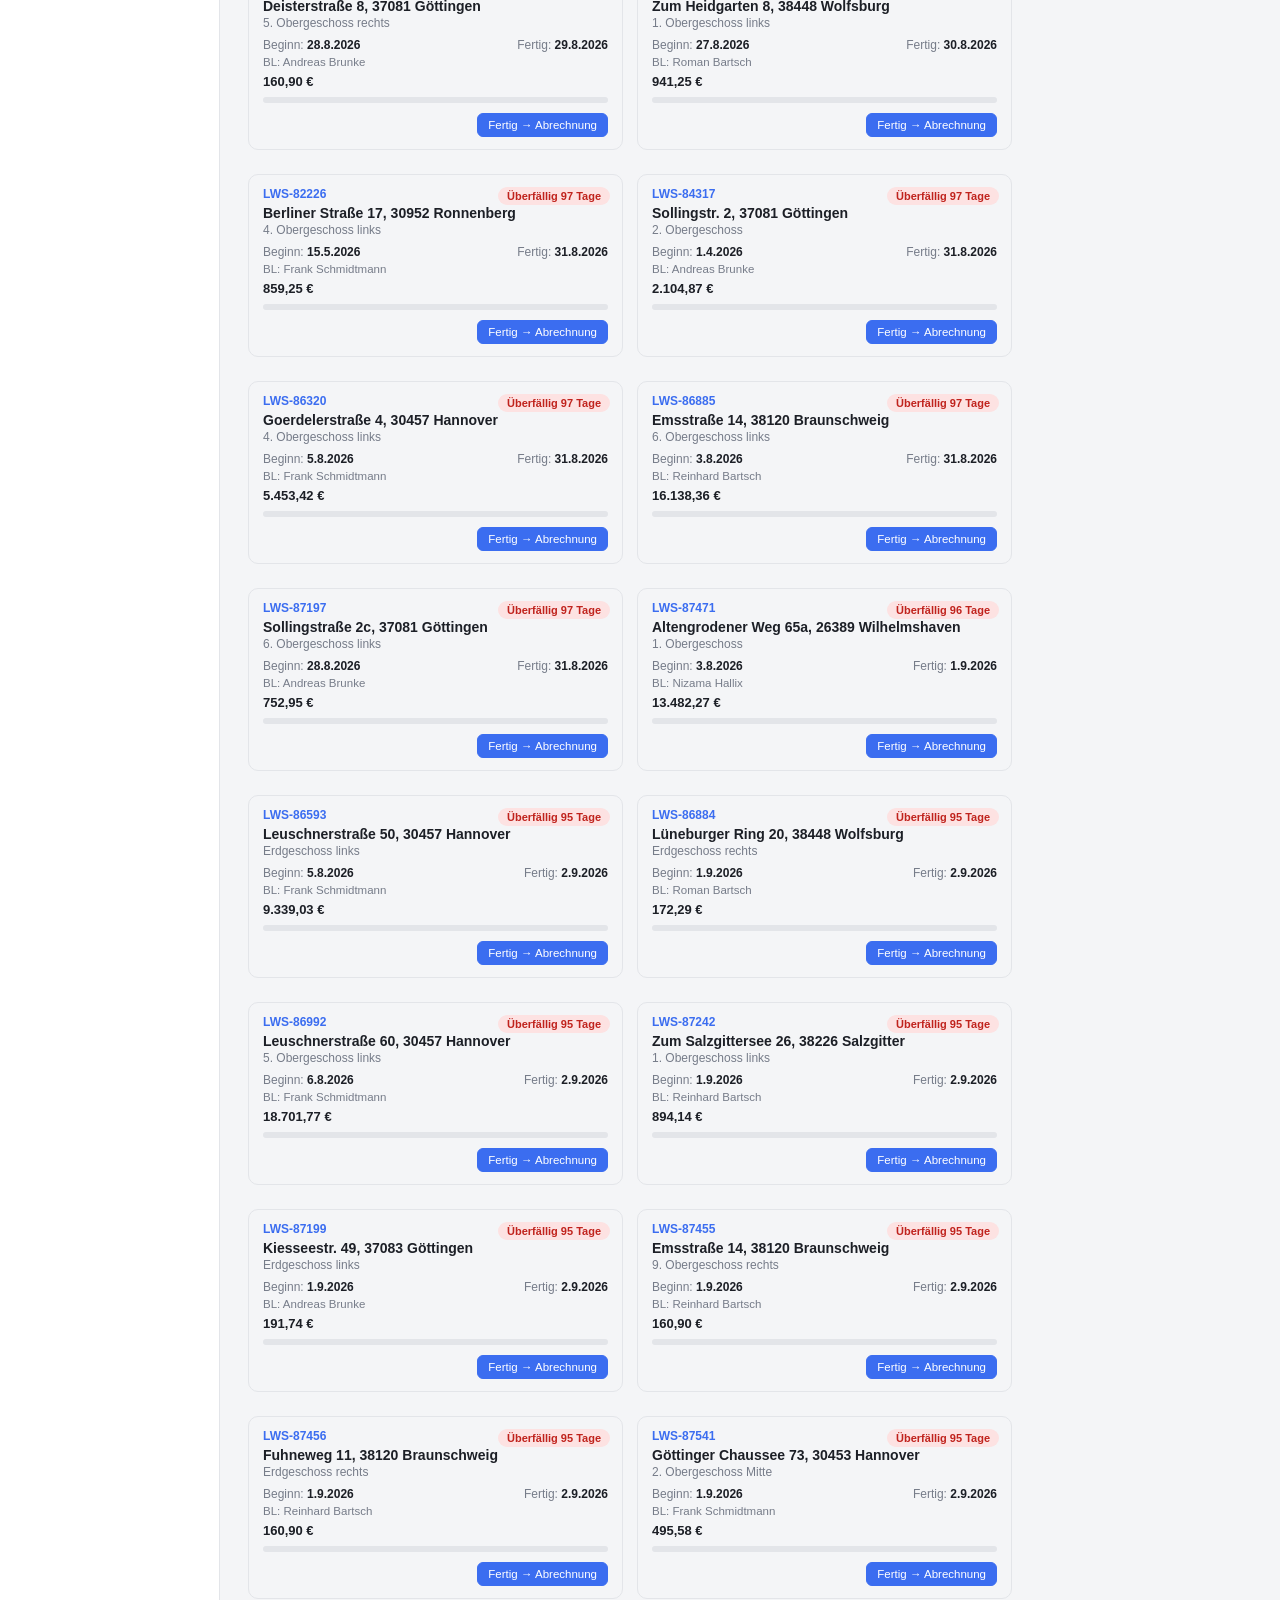
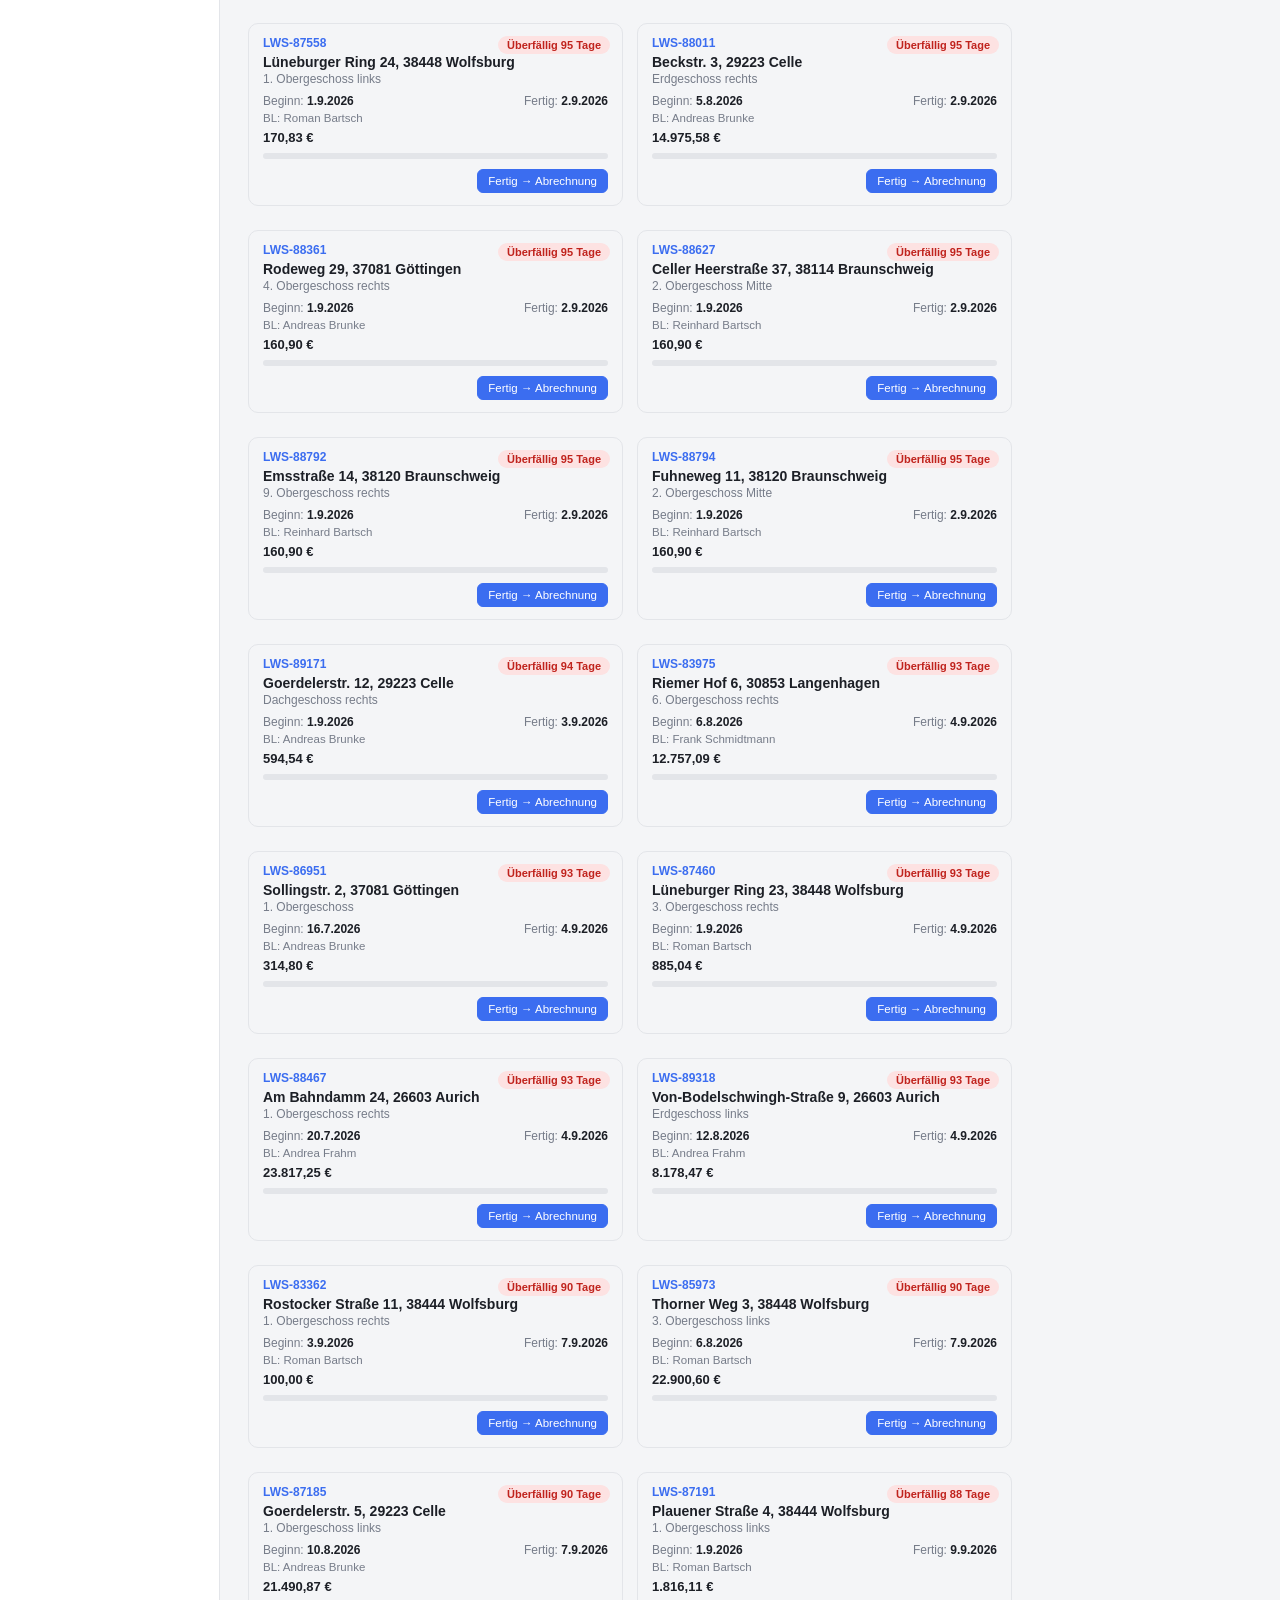
==== commit 82c7eb59: "Detect and exclude ghost projects (deleted in LEO but still in bulk export) LWS-80942 (and similar) " ====
--- a/index.html
+++ b/index.html
@@ -29,6 +29,6 @@
 
   <script src="i18n.js?v=2"></script>
   <script src="sidebar.js"></script>
-  <script src="home.js?v=4"></script>
+  <script src="home.js?v=5"></script>
 </body>
 </html>
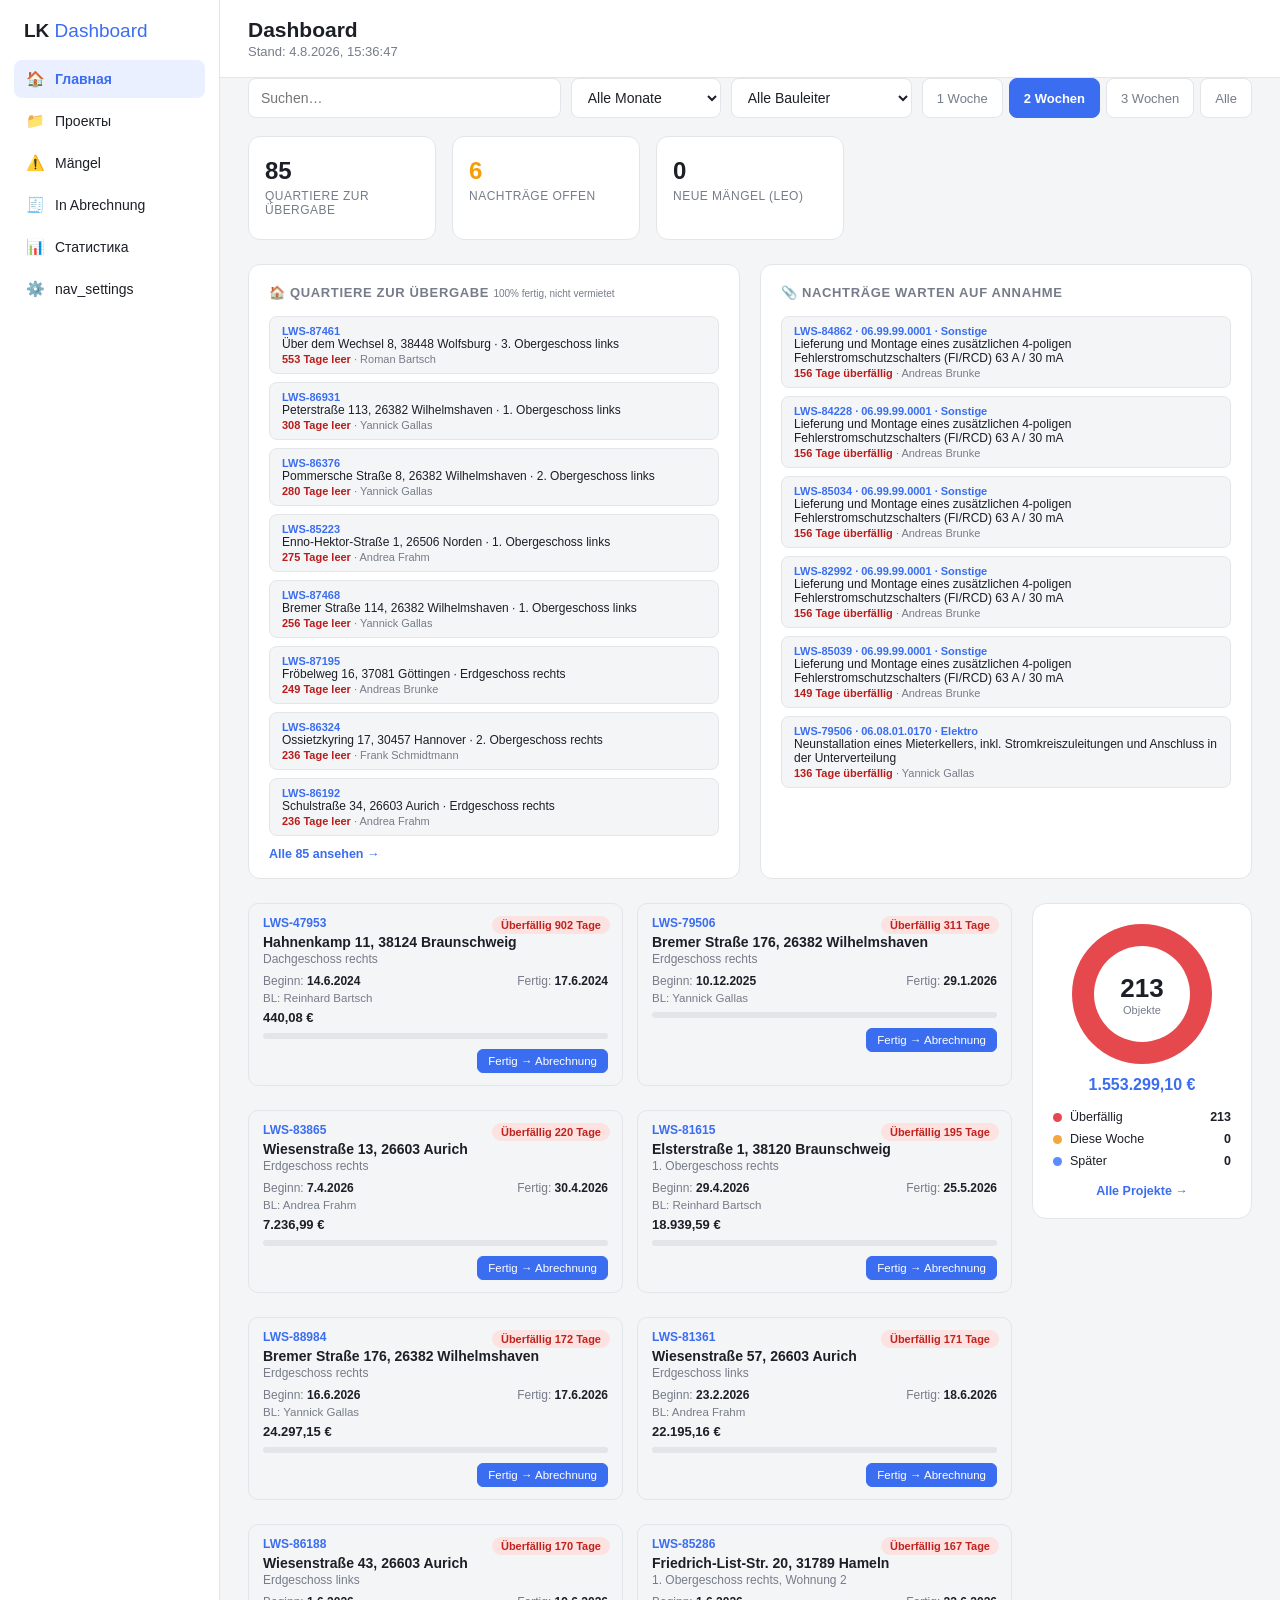
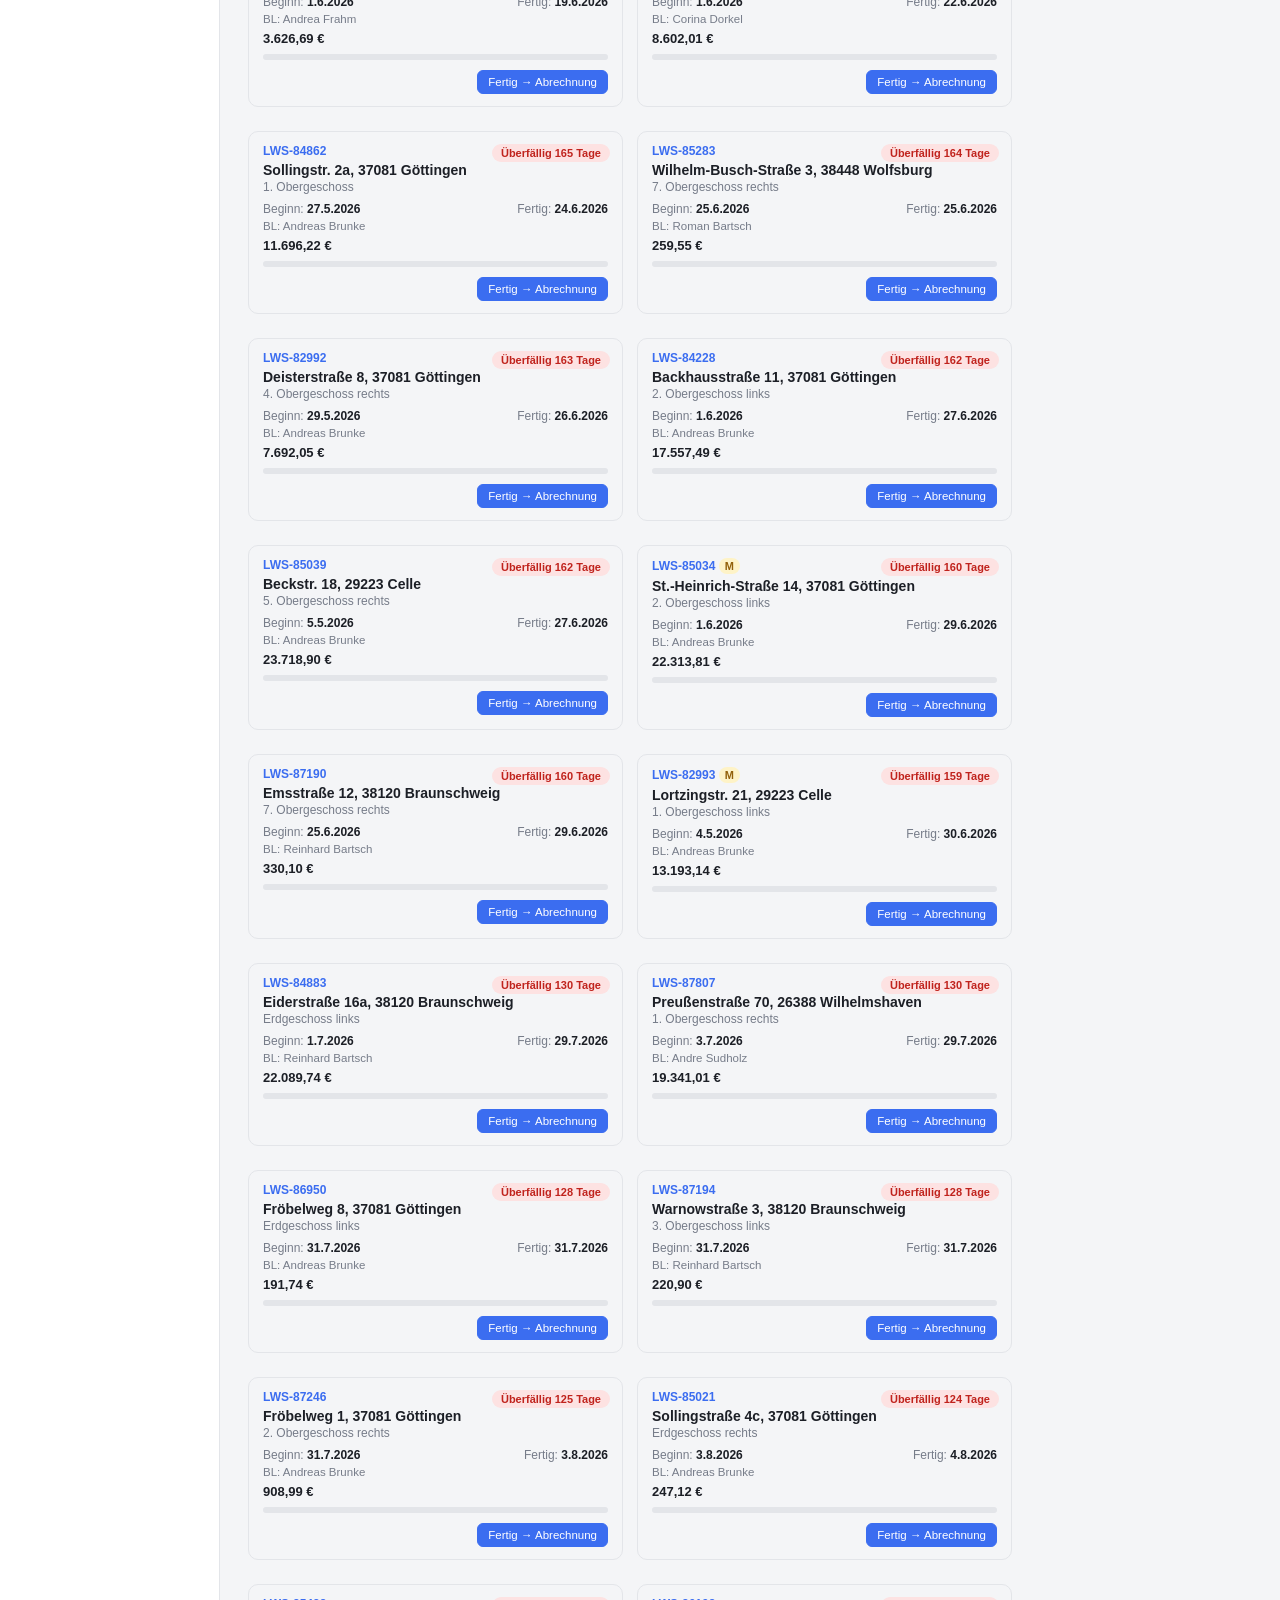
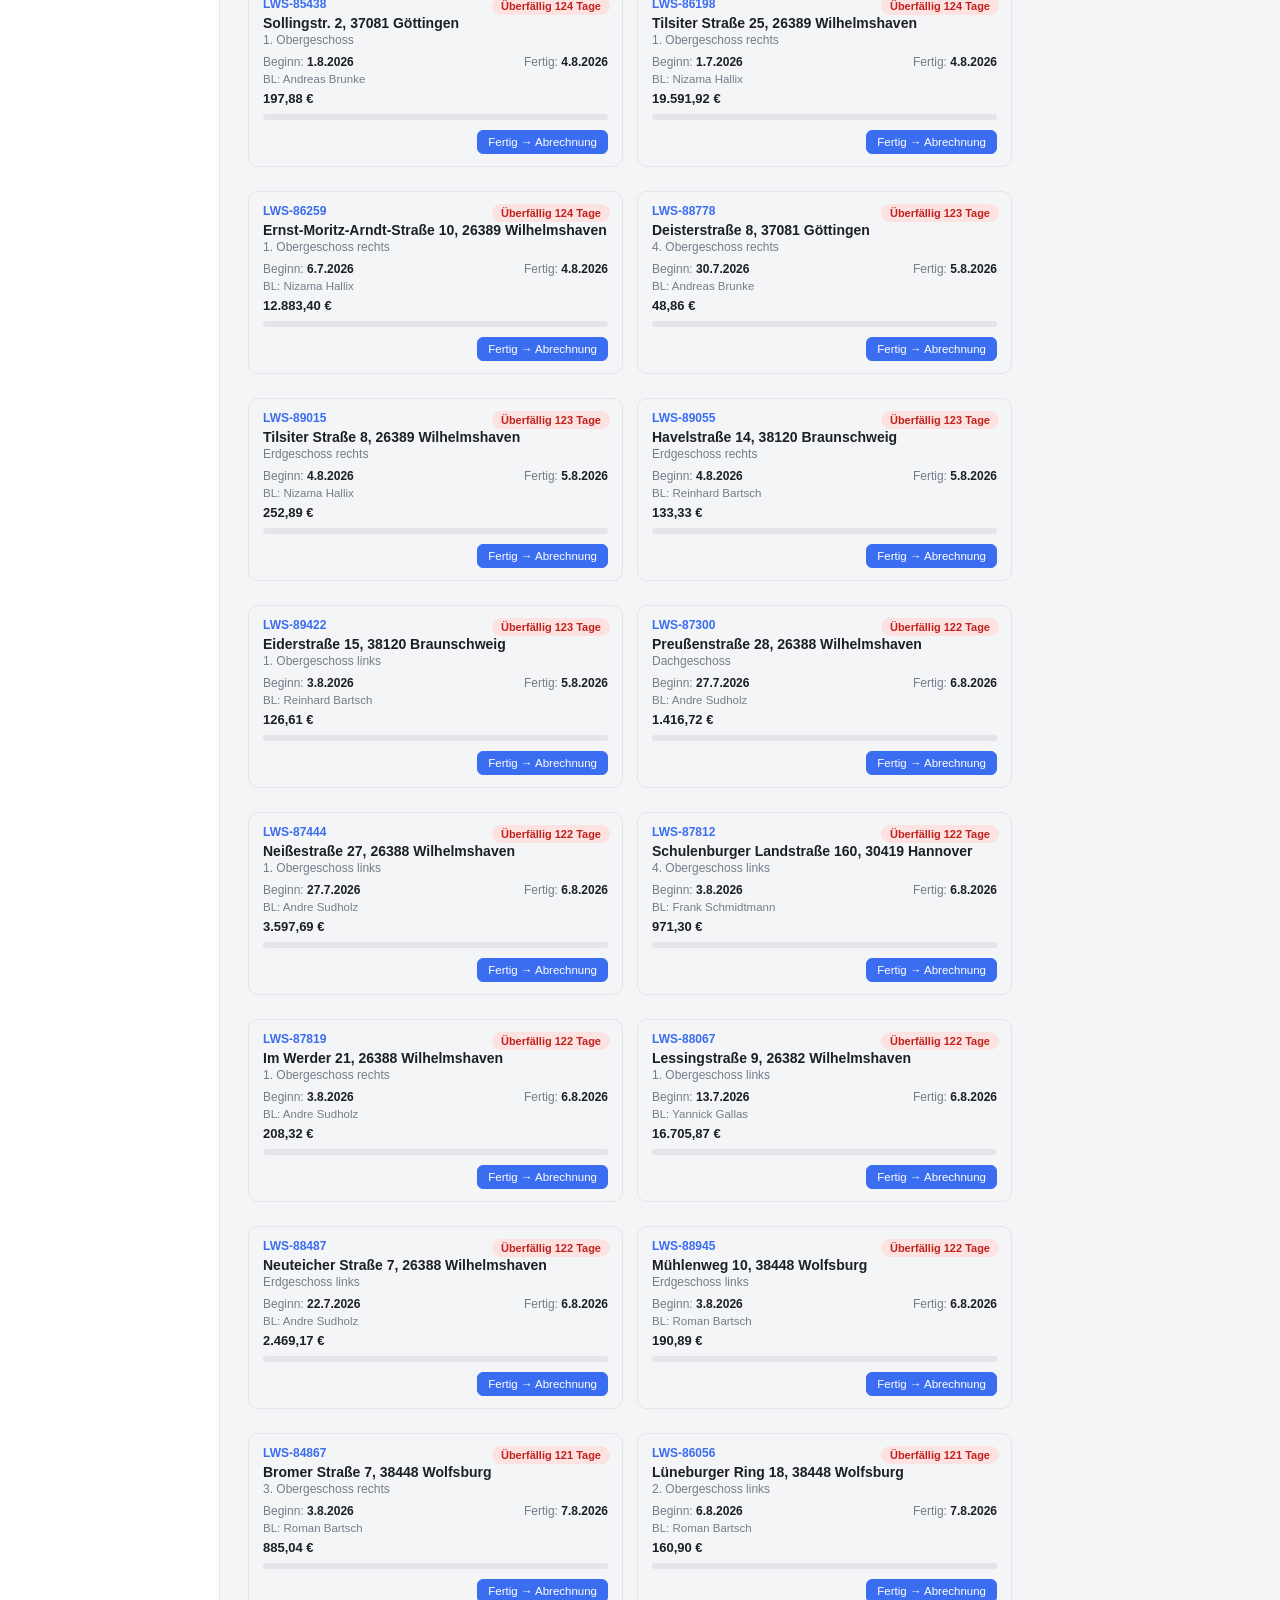
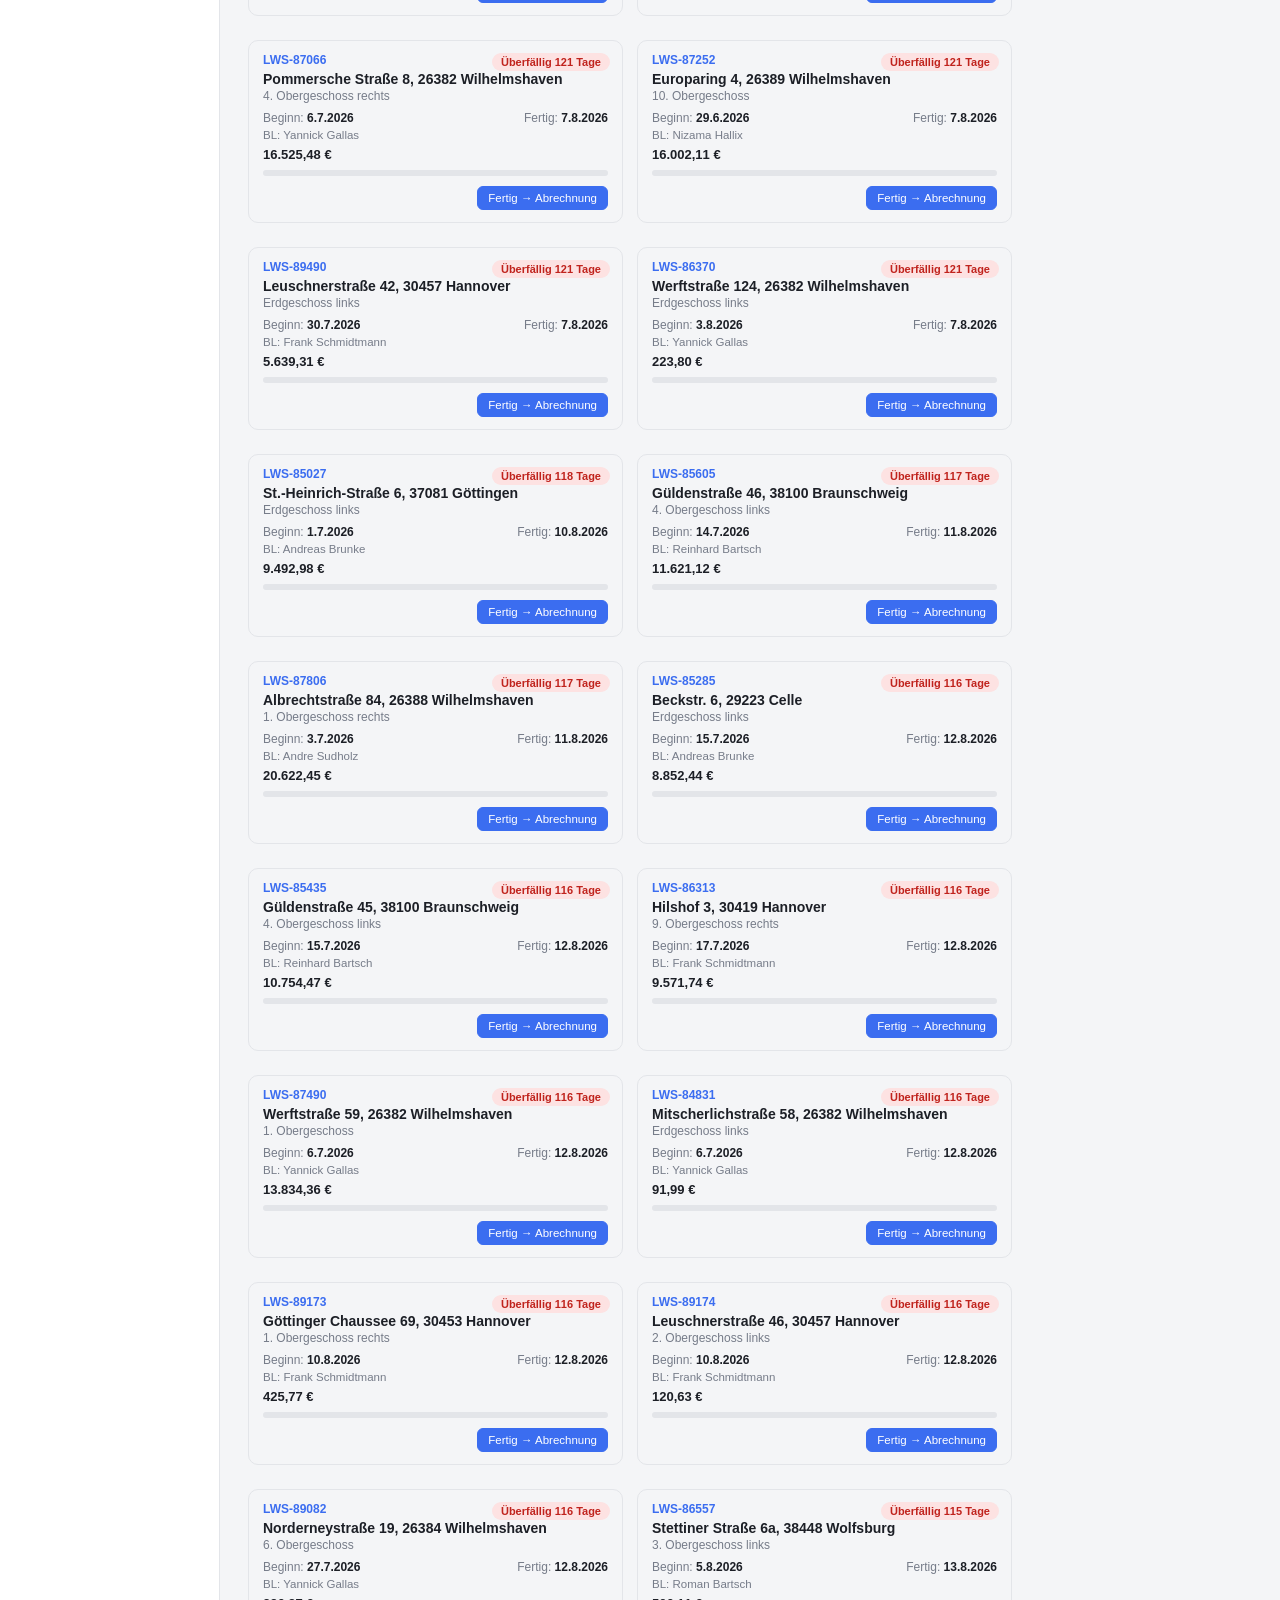
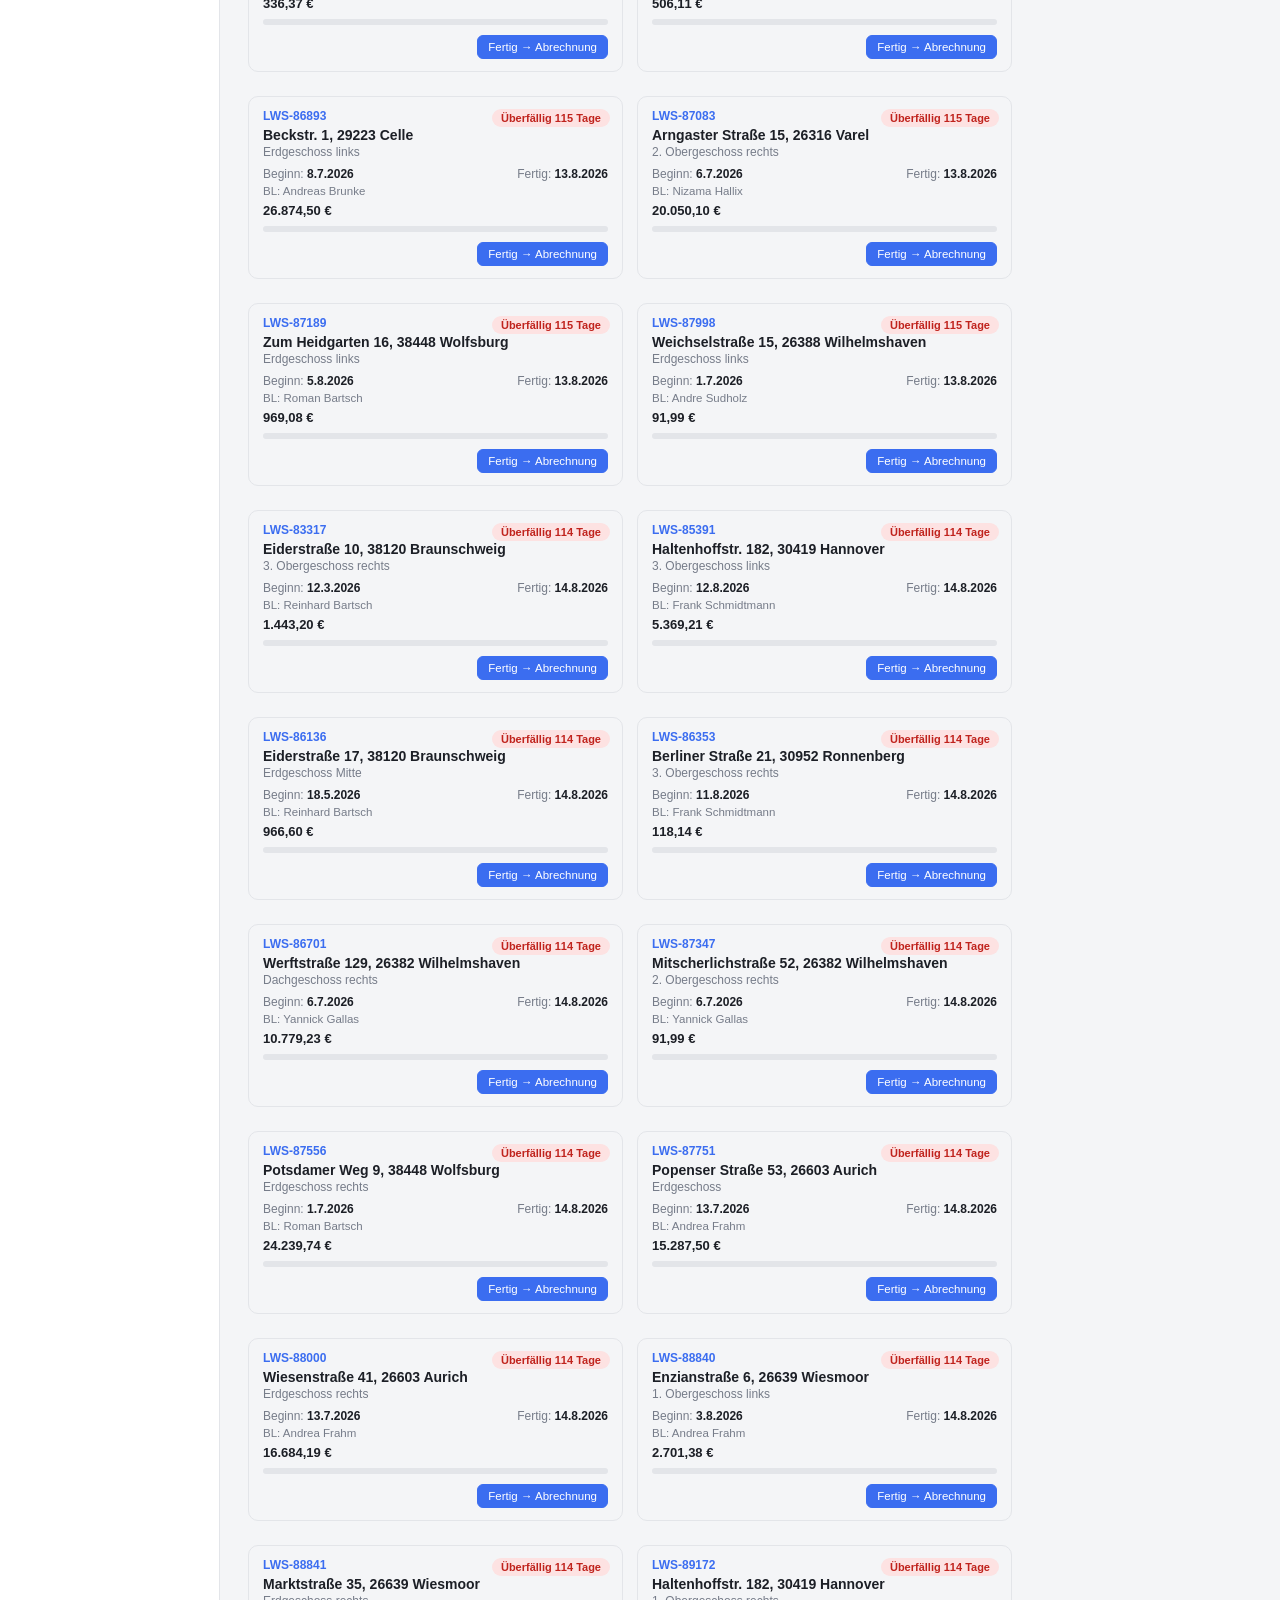
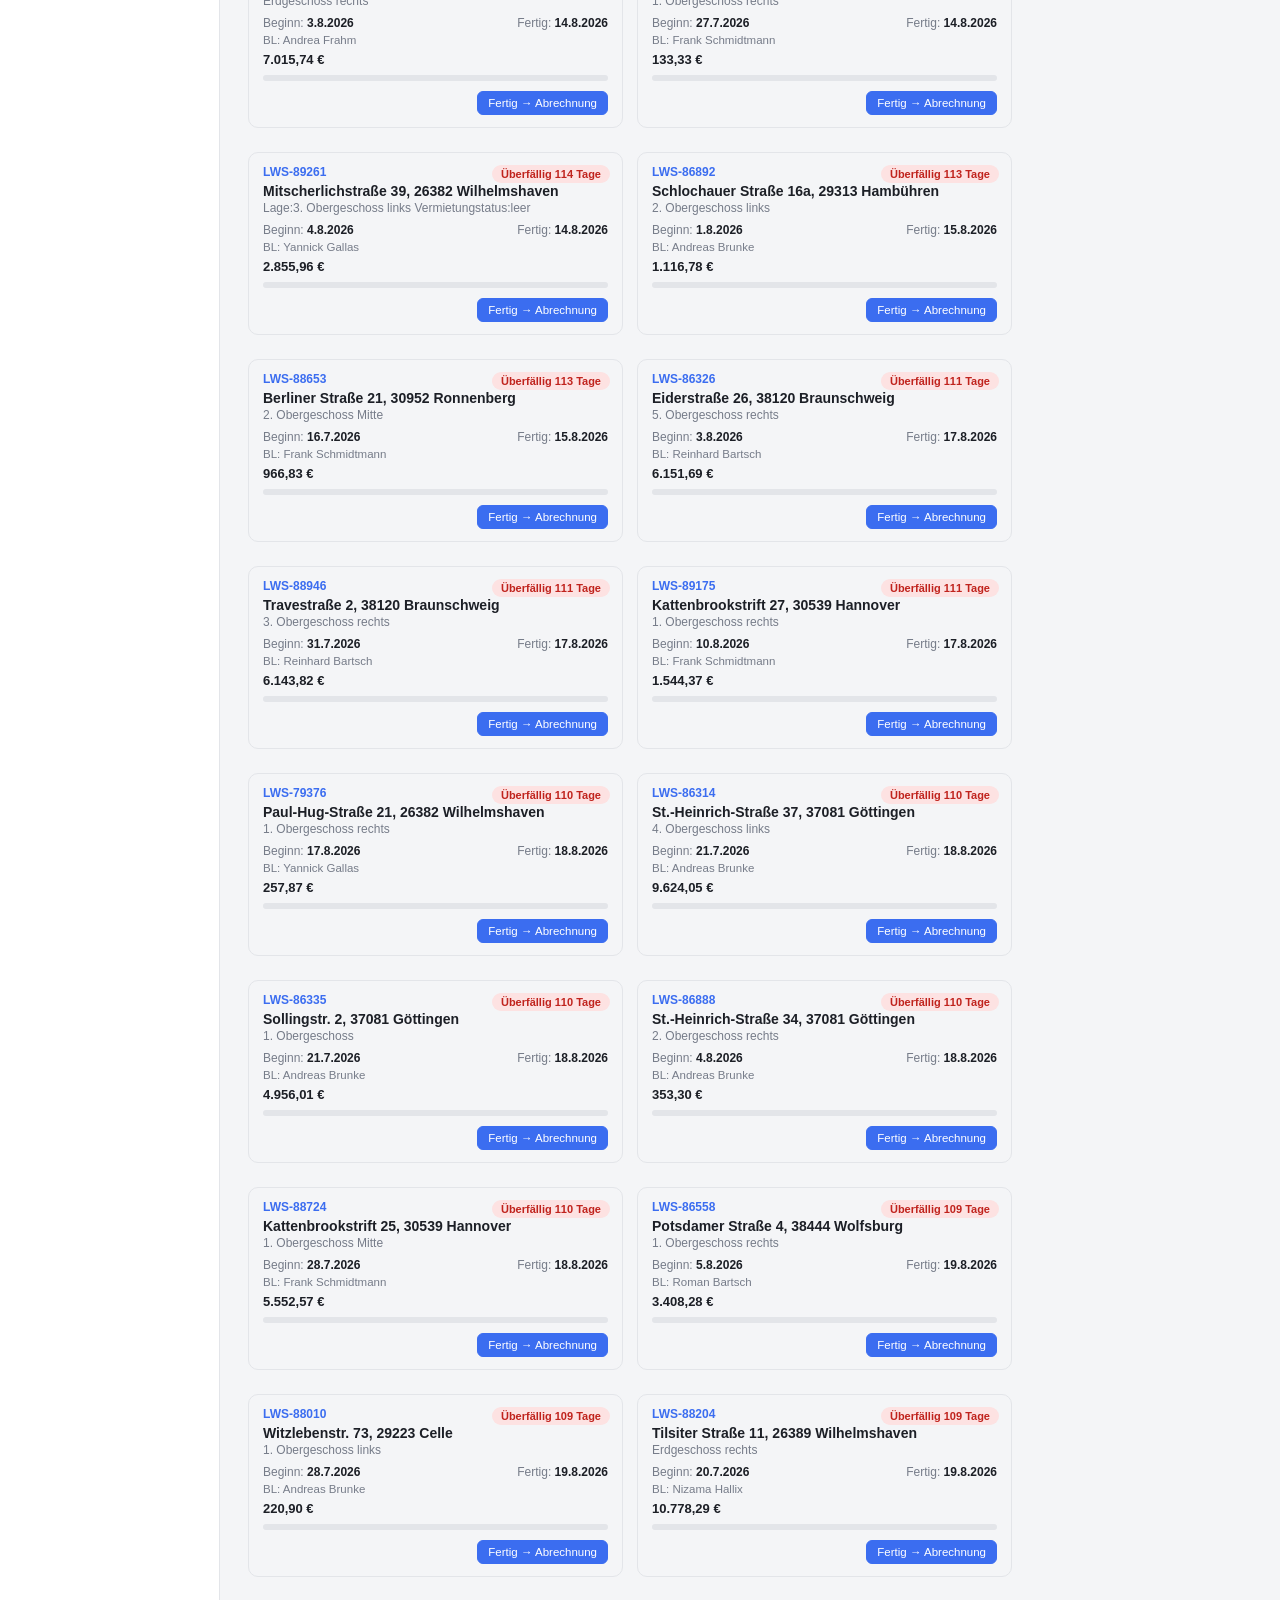
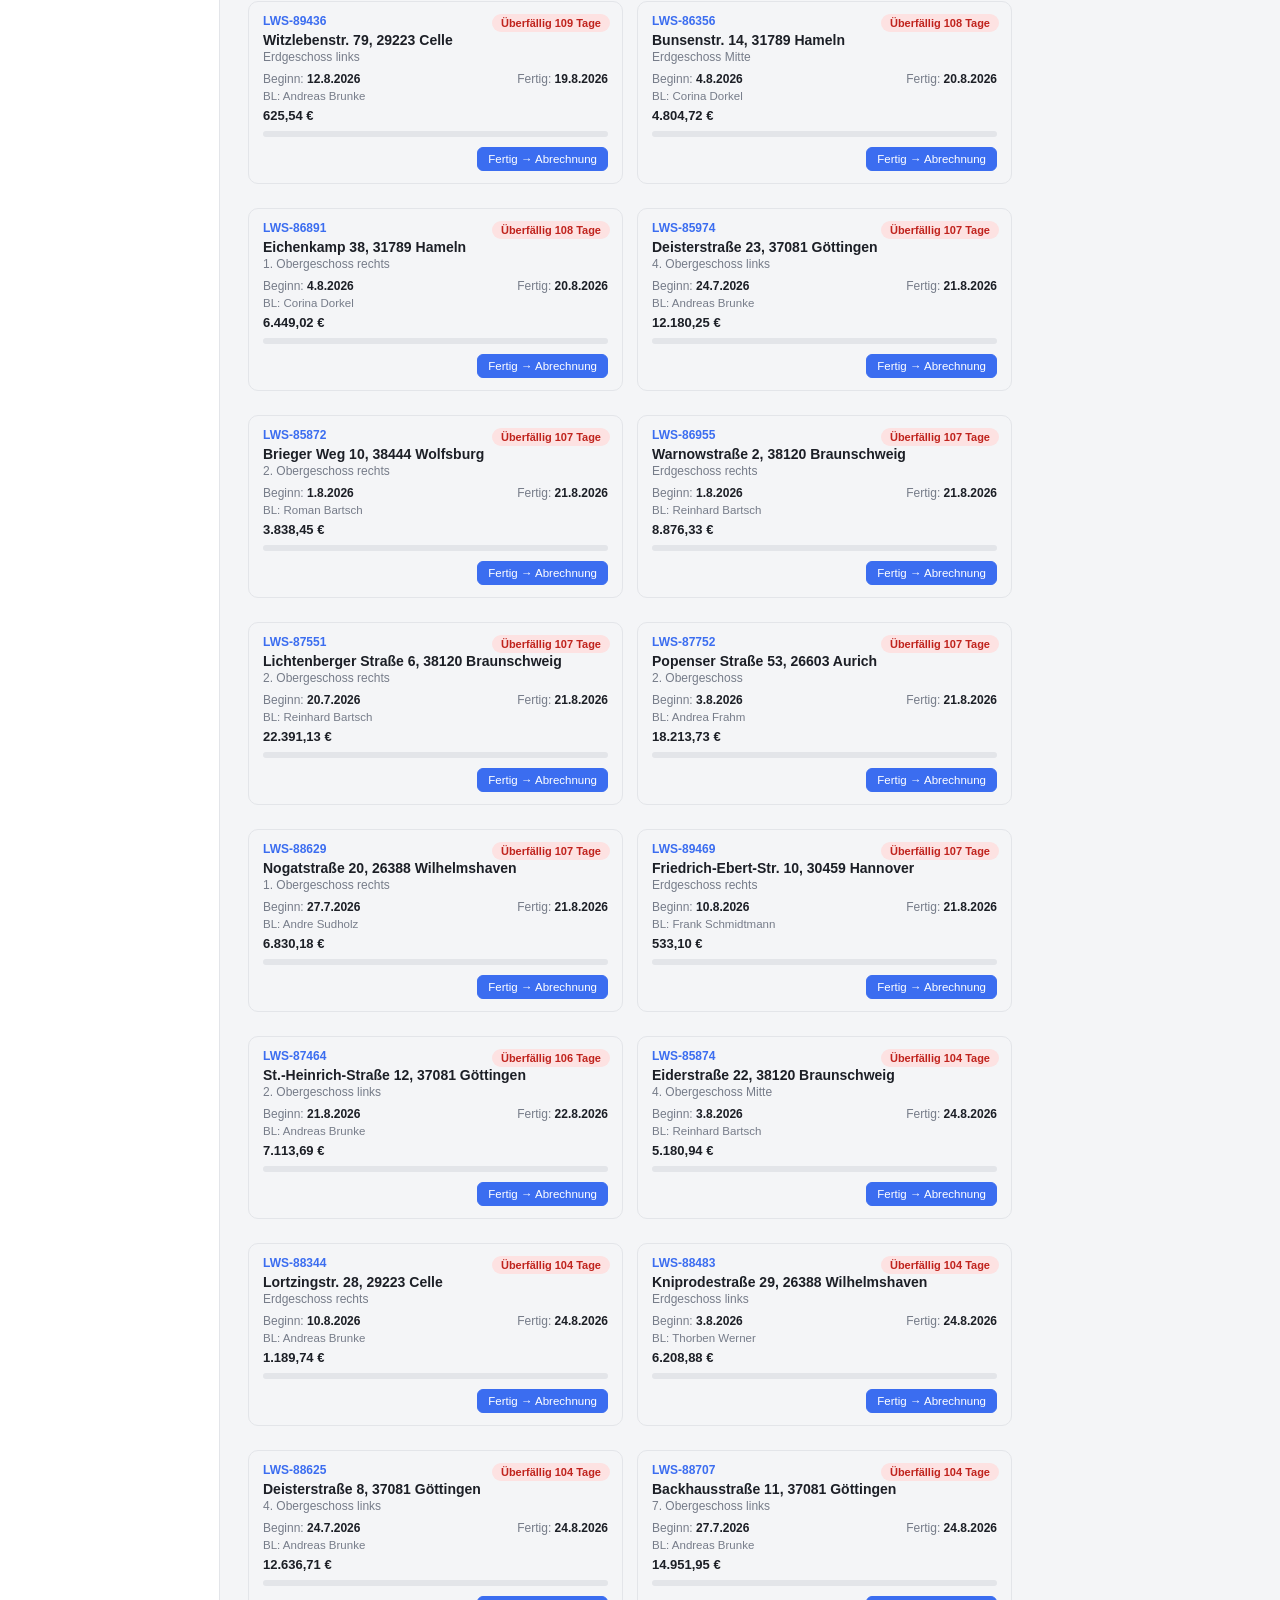
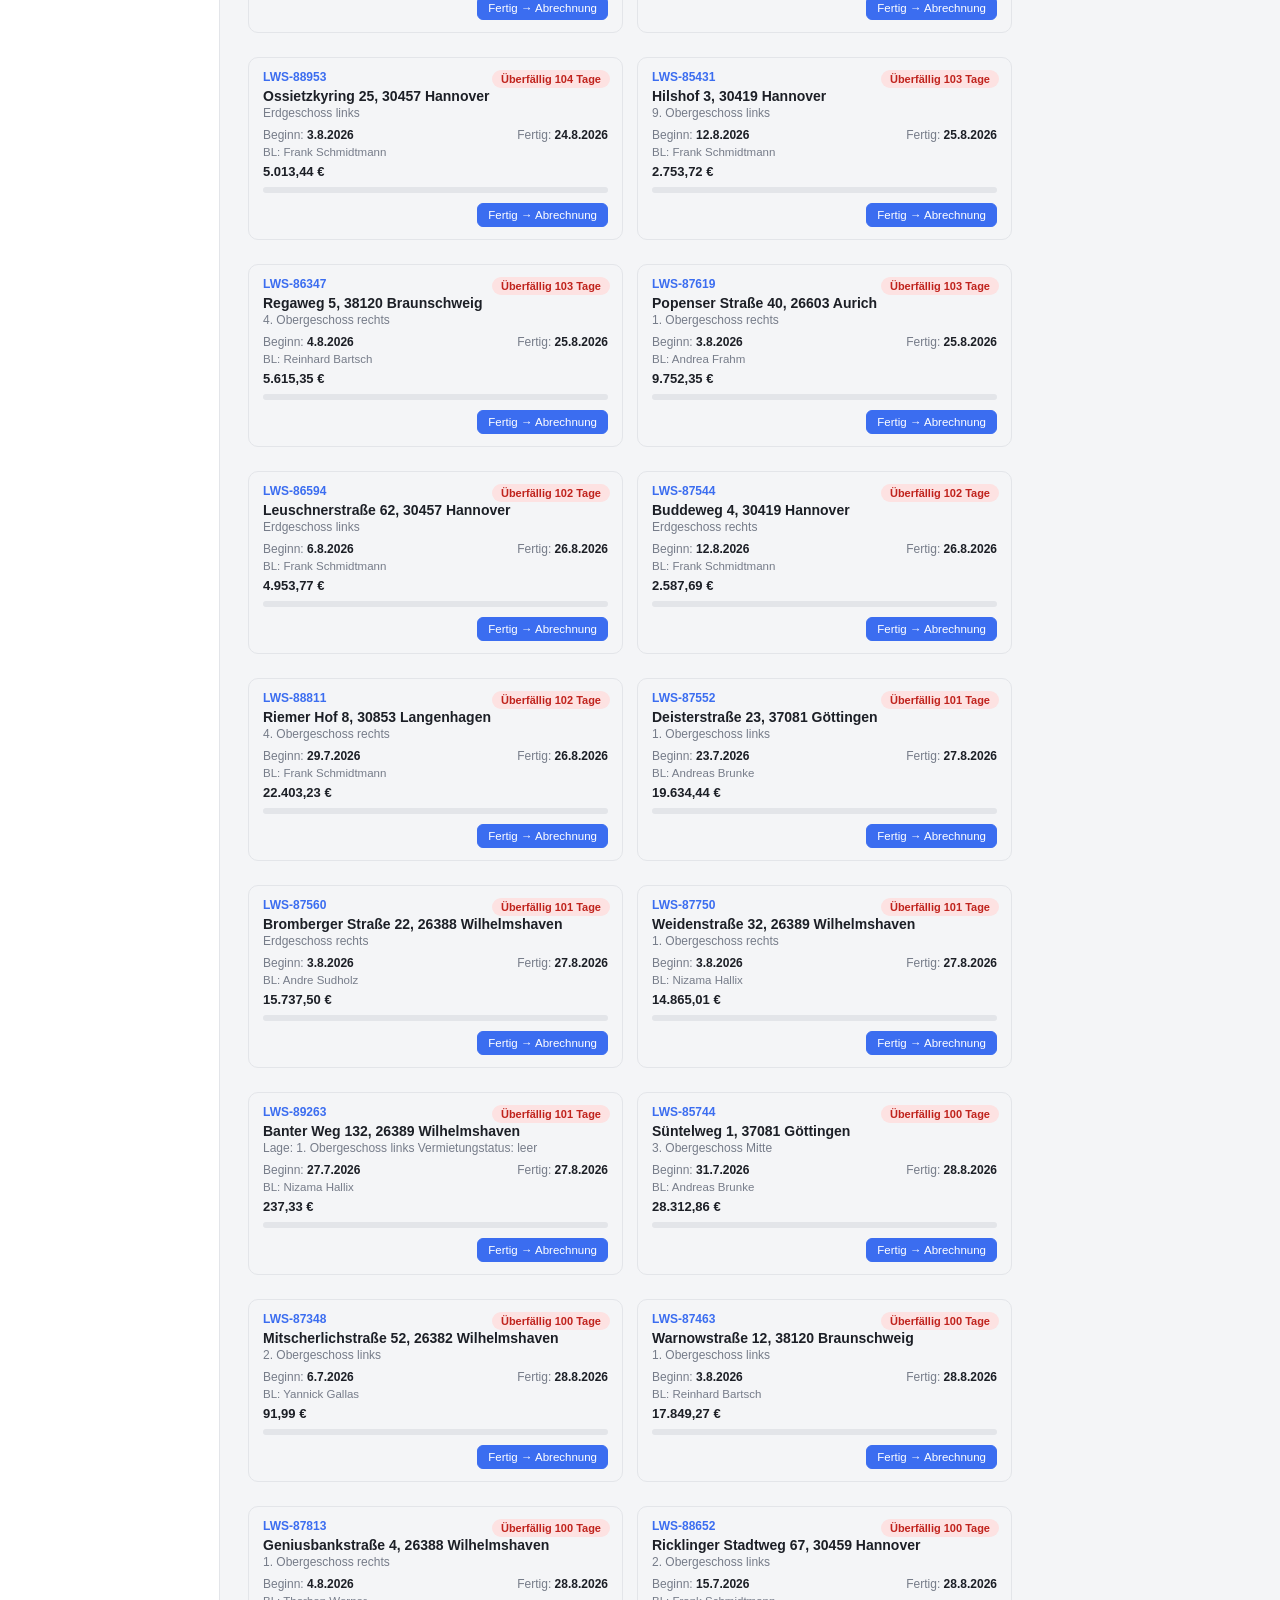
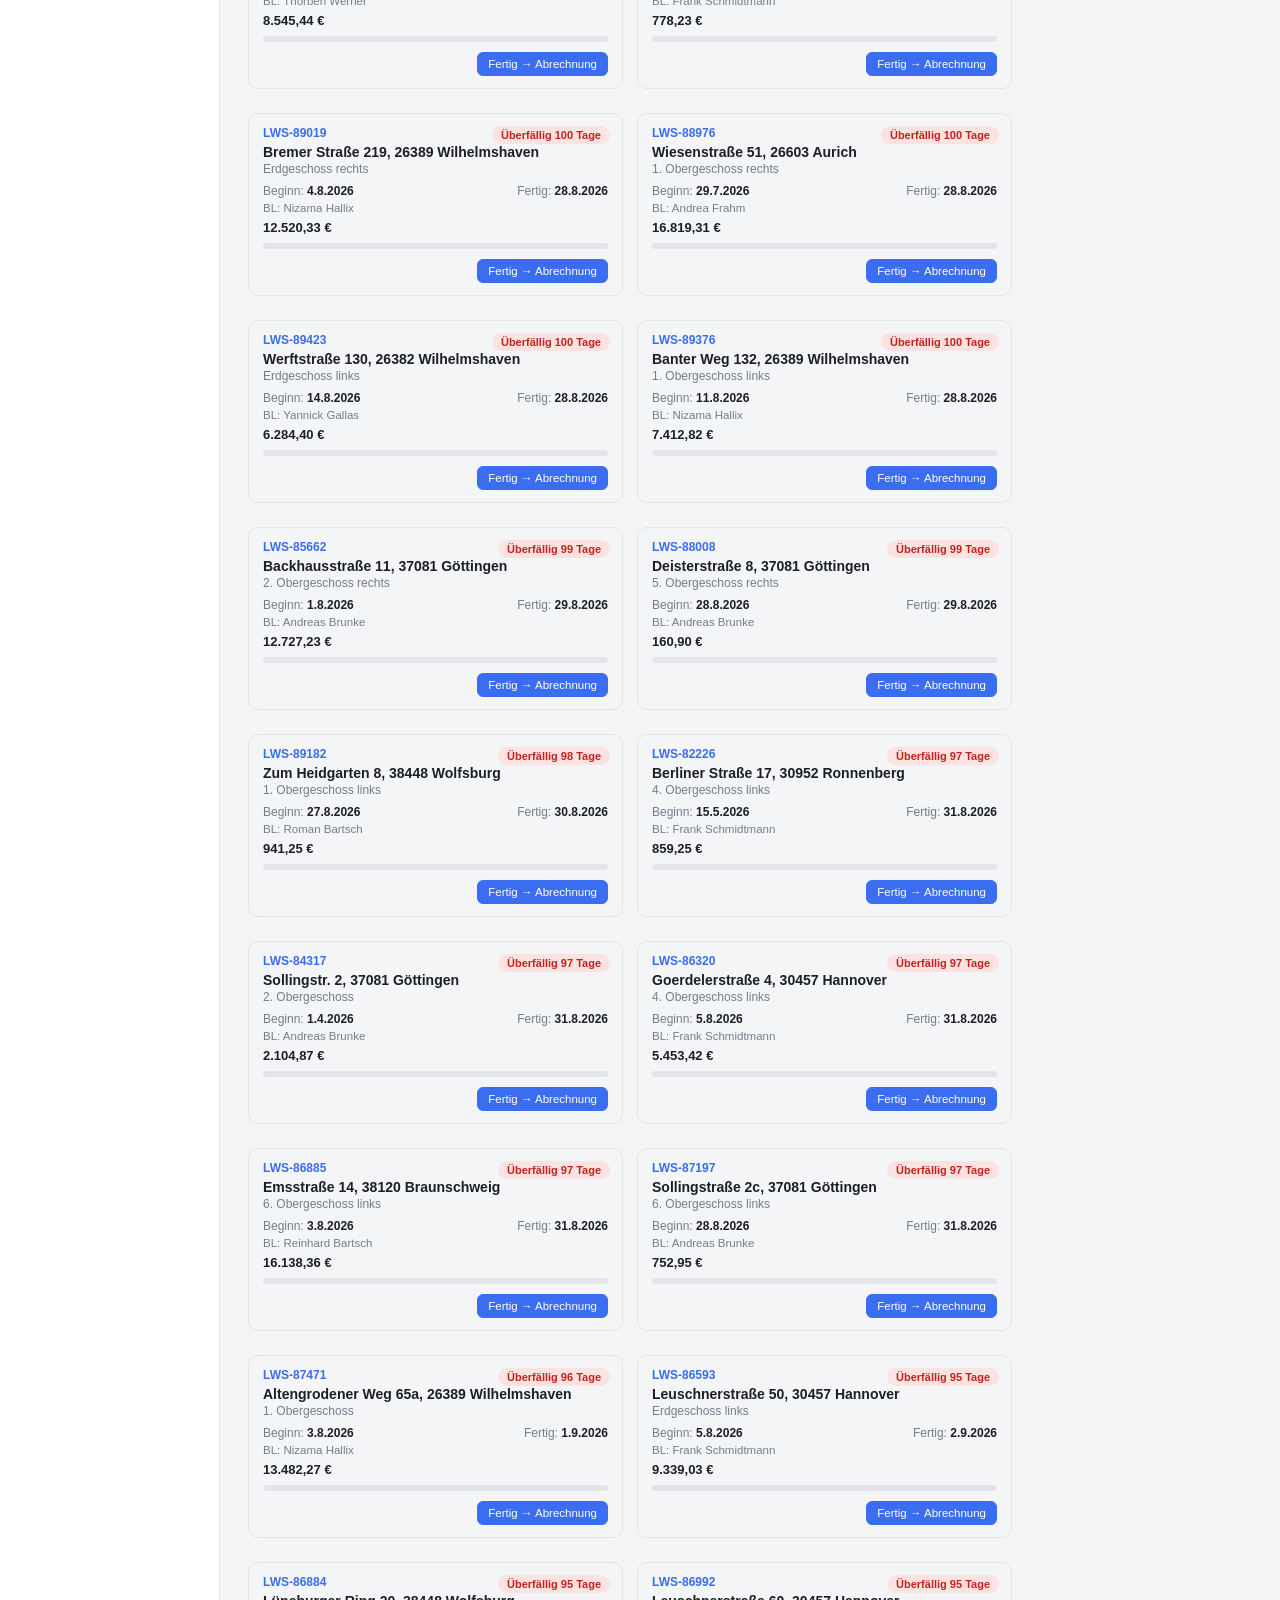
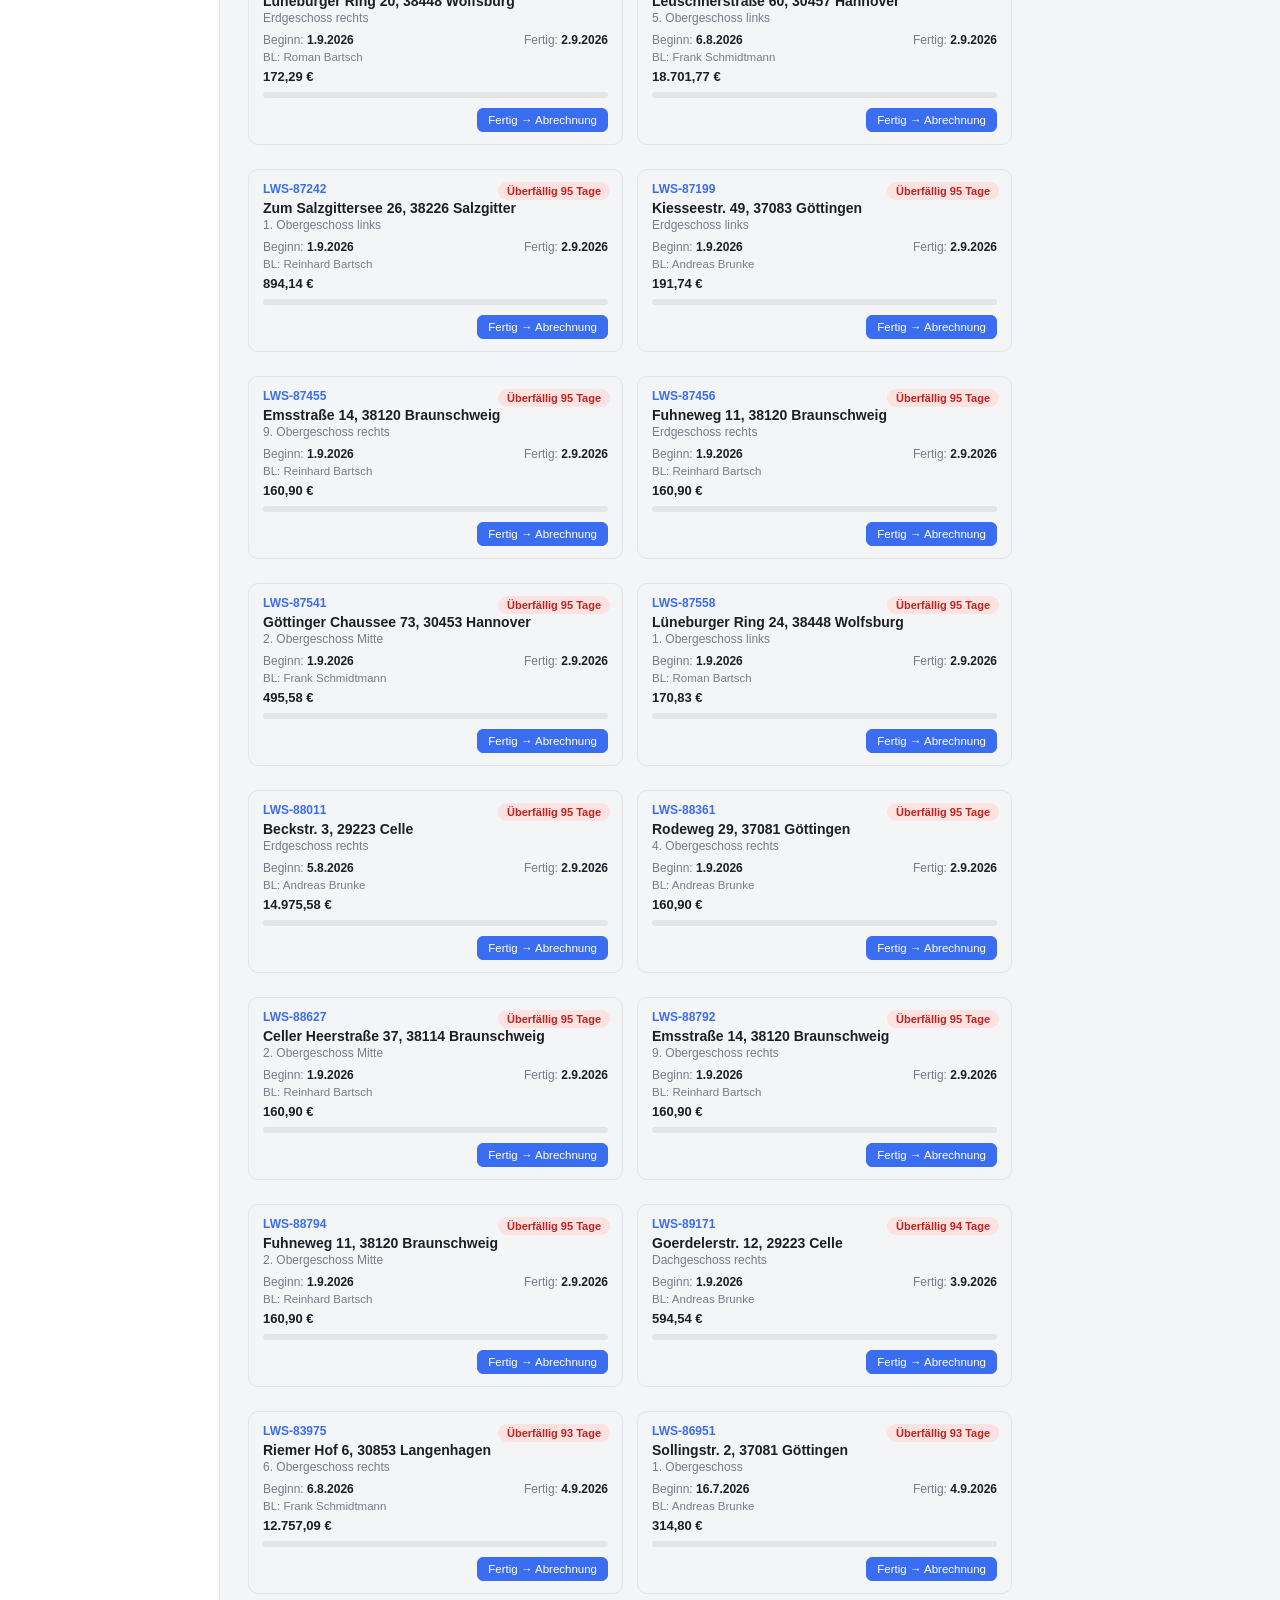
==== commit 38d23f43: "Turn Home into a real planner: handover, Nachträge, Bauleiter filter Home was just a scrollable card" ====
--- a/index.html
+++ b/index.html
@@ -4,7 +4,7 @@
 <meta charset="UTF-8">
 <meta name="viewport" content="width=device-width, initial-scale=1.0">
 <title>Главная — LK Dashboard</title>
-<link rel="stylesheet" href="board.css?v=17">
+<link rel="stylesheet" href="board.css?v=18">
 </head>
 <body>
   <div class="app-layout">
@@ -17,7 +17,21 @@
       <div class="toolbar">
         <input type="text" id="search">
         <select id="monthFilter"></select>
+        <select id="bauleiterFilter"></select>
         <div class="horizon-group" id="horizonFilter"></div>
+      </div>
+
+      <div class="stat-kpi-row home-section" id="planerKPI"></div>
+
+      <div class="stat-grid-2 home-section">
+        <div class="stat-card">
+          <div class="stat-card-title">🏠 Quartiere zur Übergabe <span class="chart-hint">100% fertig, nicht vermietet</span></div>
+          <div id="planerHandover"></div>
+        </div>
+        <div class="stat-card">
+          <div class="stat-card-title">📎 Nachträge warten auf Annahme</div>
+          <div id="planerNachtrag"></div>
+        </div>
       </div>
 
       <div class="home-layout">
@@ -29,6 +43,6 @@
 
   <script src="i18n.js?v=2"></script>
   <script src="sidebar.js"></script>
-  <script src="home.js?v=5"></script>
+  <script src="home.js?v=6"></script>
 </body>
 </html>
--- a/board.css
+++ b/board.css
@@ -196,6 +196,14 @@
 
 /* legacy stat styles removed — see bottom of file */
 
+.home-section { padding: 0 28px 24px; }
+.woche-list-col { display: flex; flex-direction: column; gap: 8px; }
+.woche-list-item { background: var(--bg); border: 1px solid var(--border); border-radius: 8px; padding: 8px 12px; font-size: 12px; margin-bottom: 8px; }
+.woche-list-item:last-child { margin-bottom: 0; }
+.woche-list-id { font-weight: 700; color: var(--accent); font-size: 11px; }
+.woche-list-addr { font-size: 12px; color: var(--text); }
+.woche-list-sub { font-size: 11px; color: var(--muted); margin-top: 2px; }
+.woche-list-red { color: #b91c1c; font-weight: 700; }
 .home-layout { display: flex; gap: 20px; padding: 0 28px 28px; align-items: flex-start; }
 .home-list { flex: 1; padding: 0; min-width: 0; }
 .ring-panel {
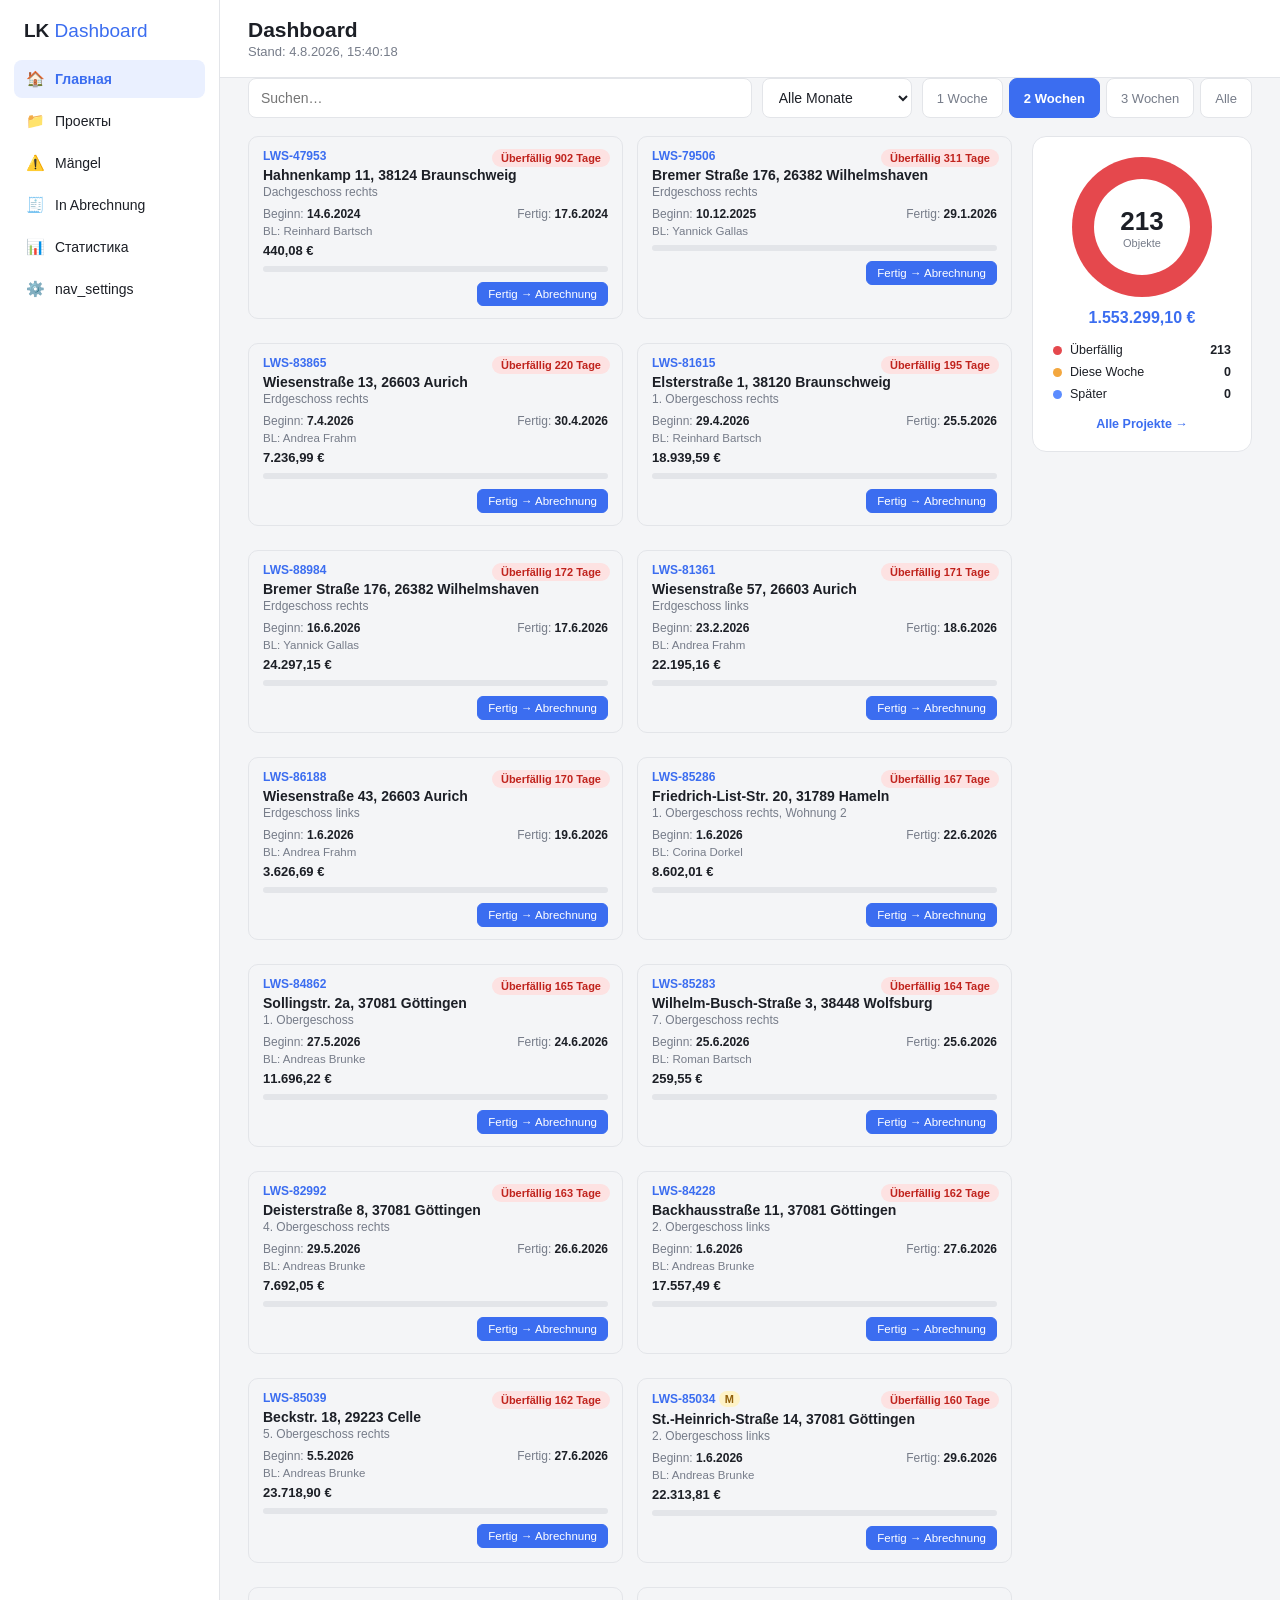
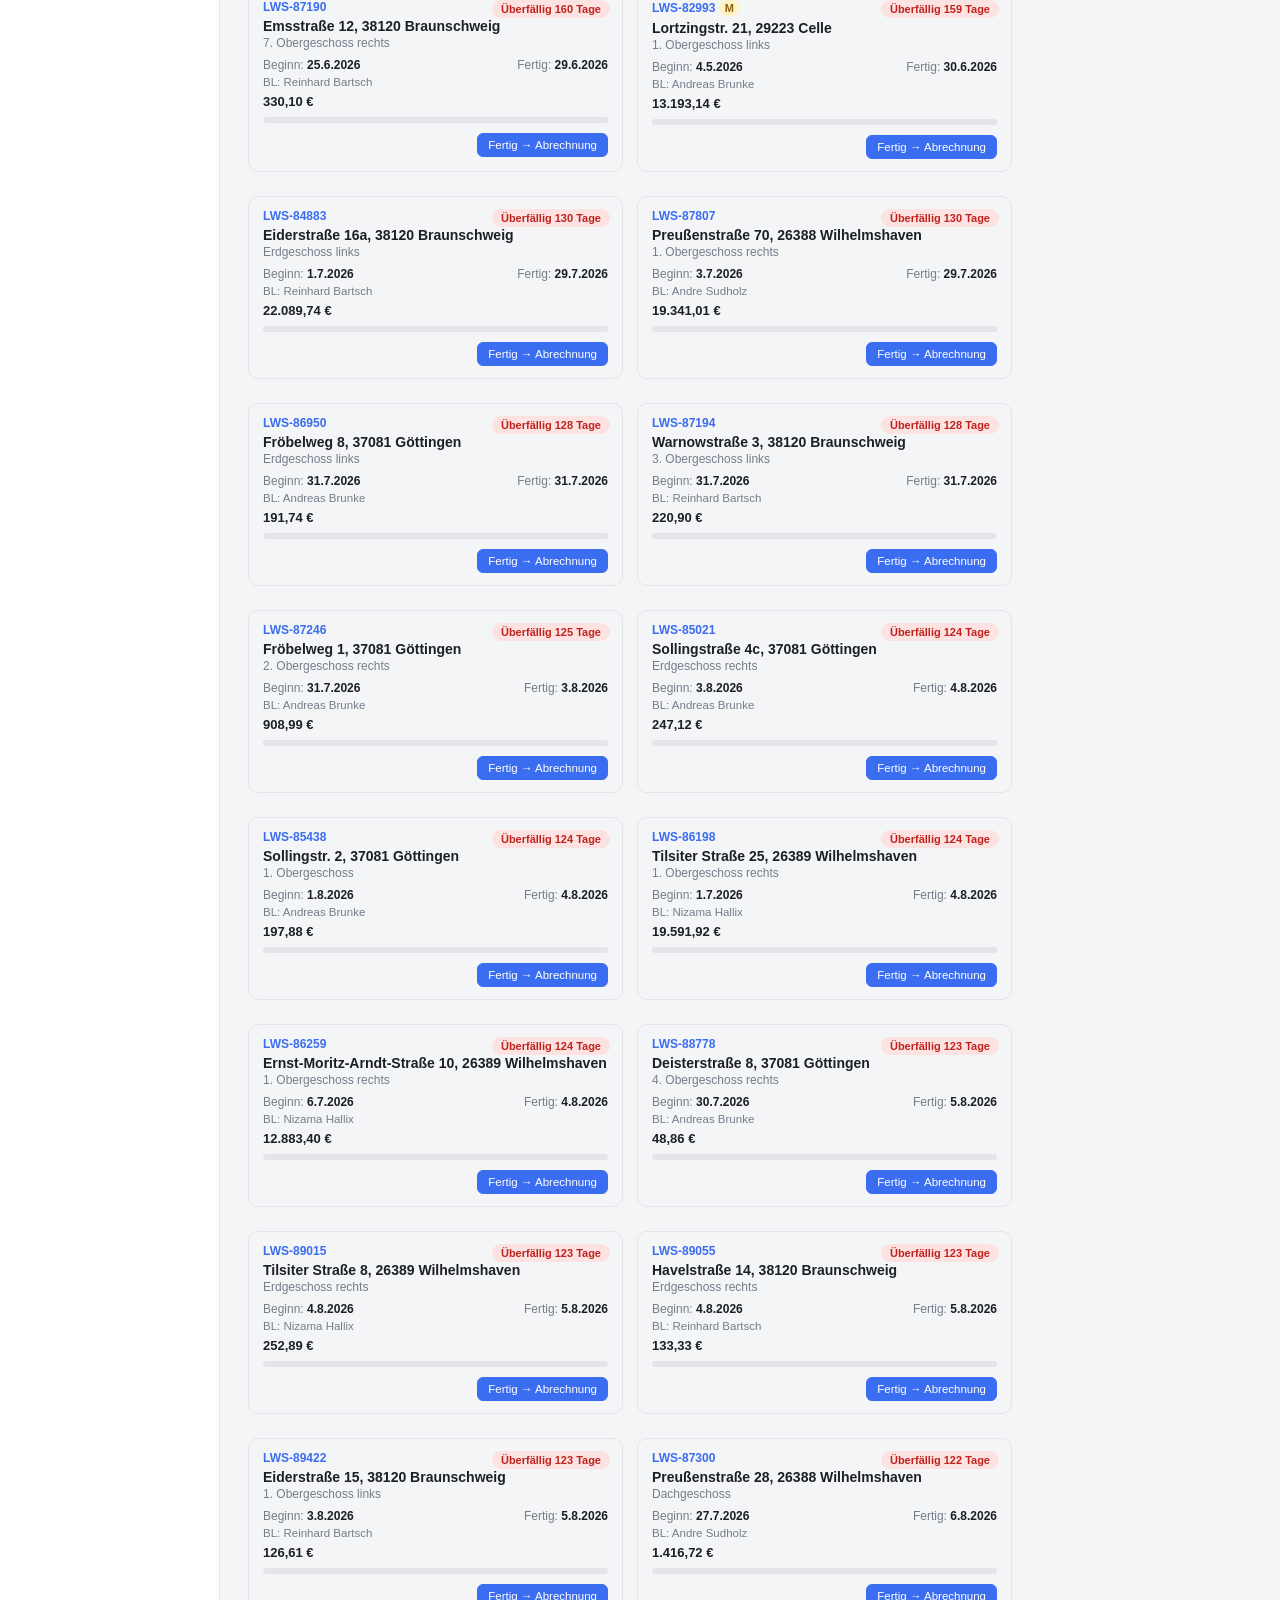
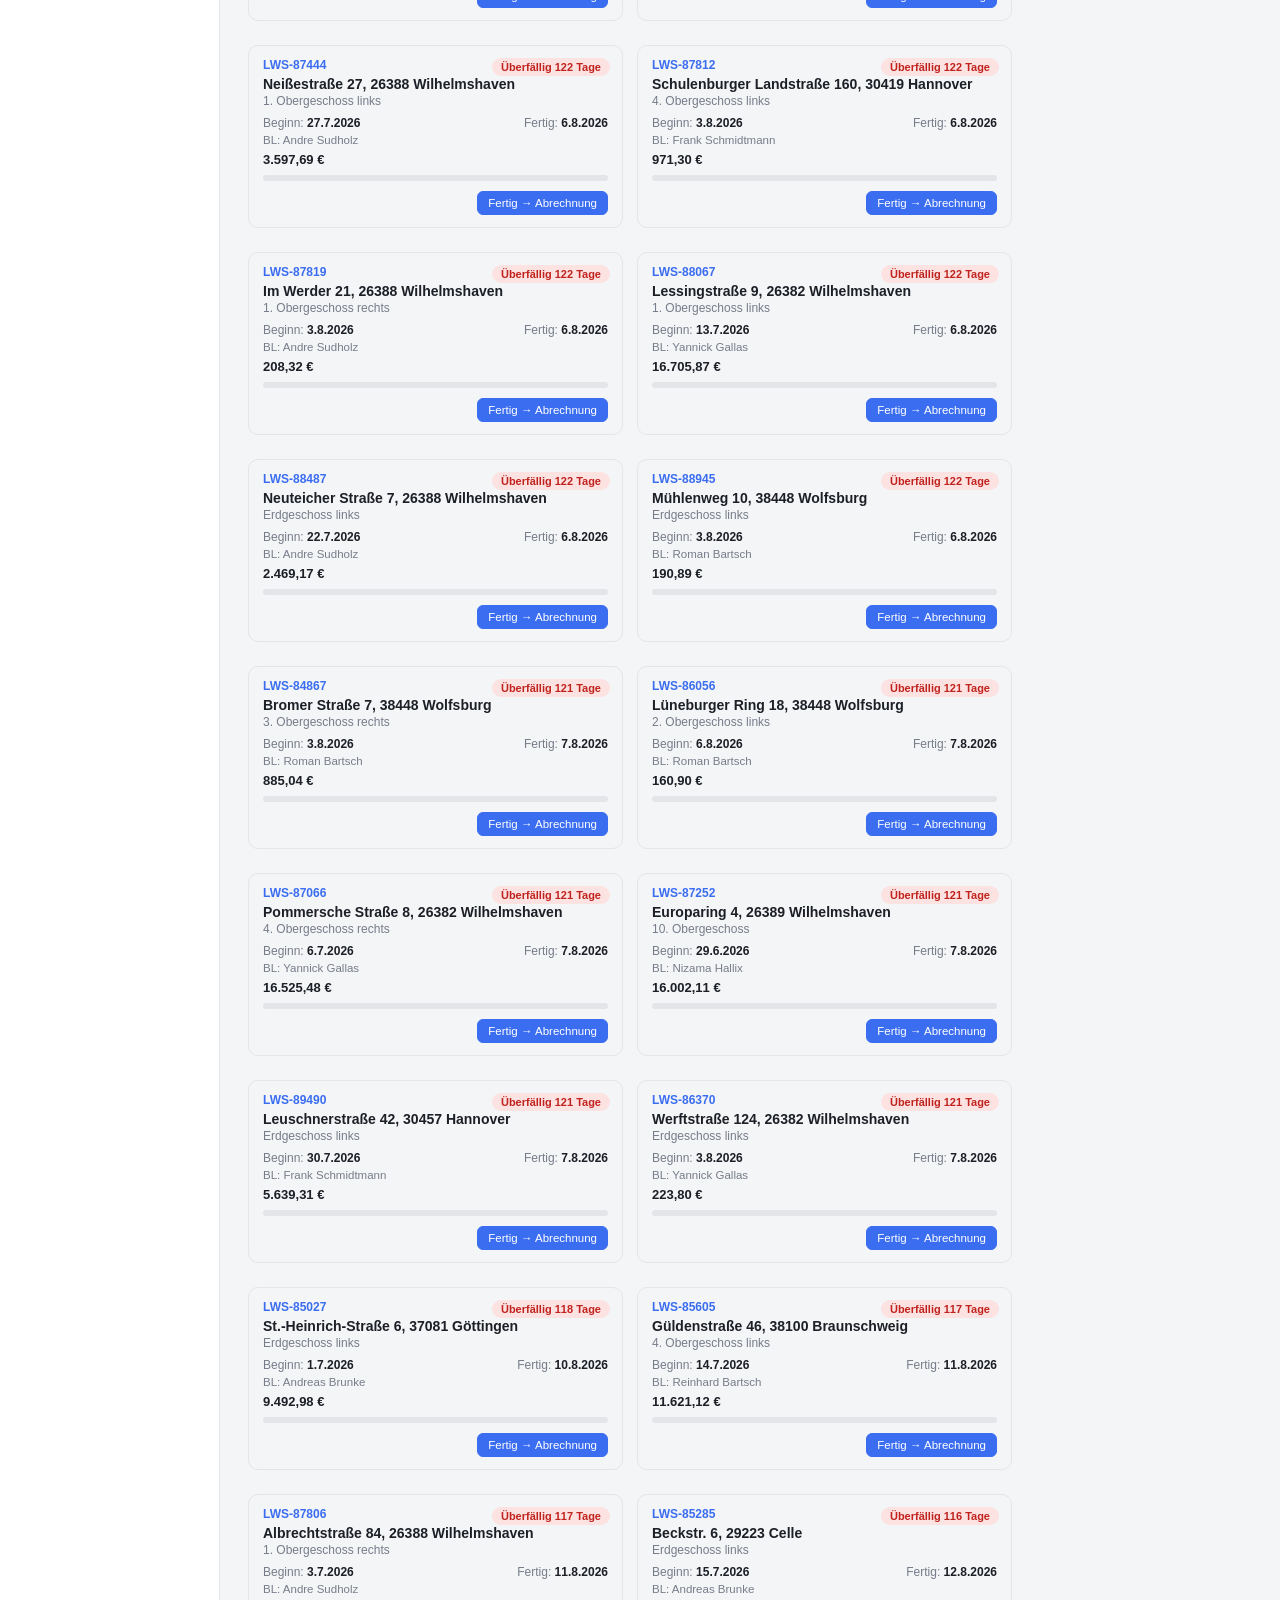
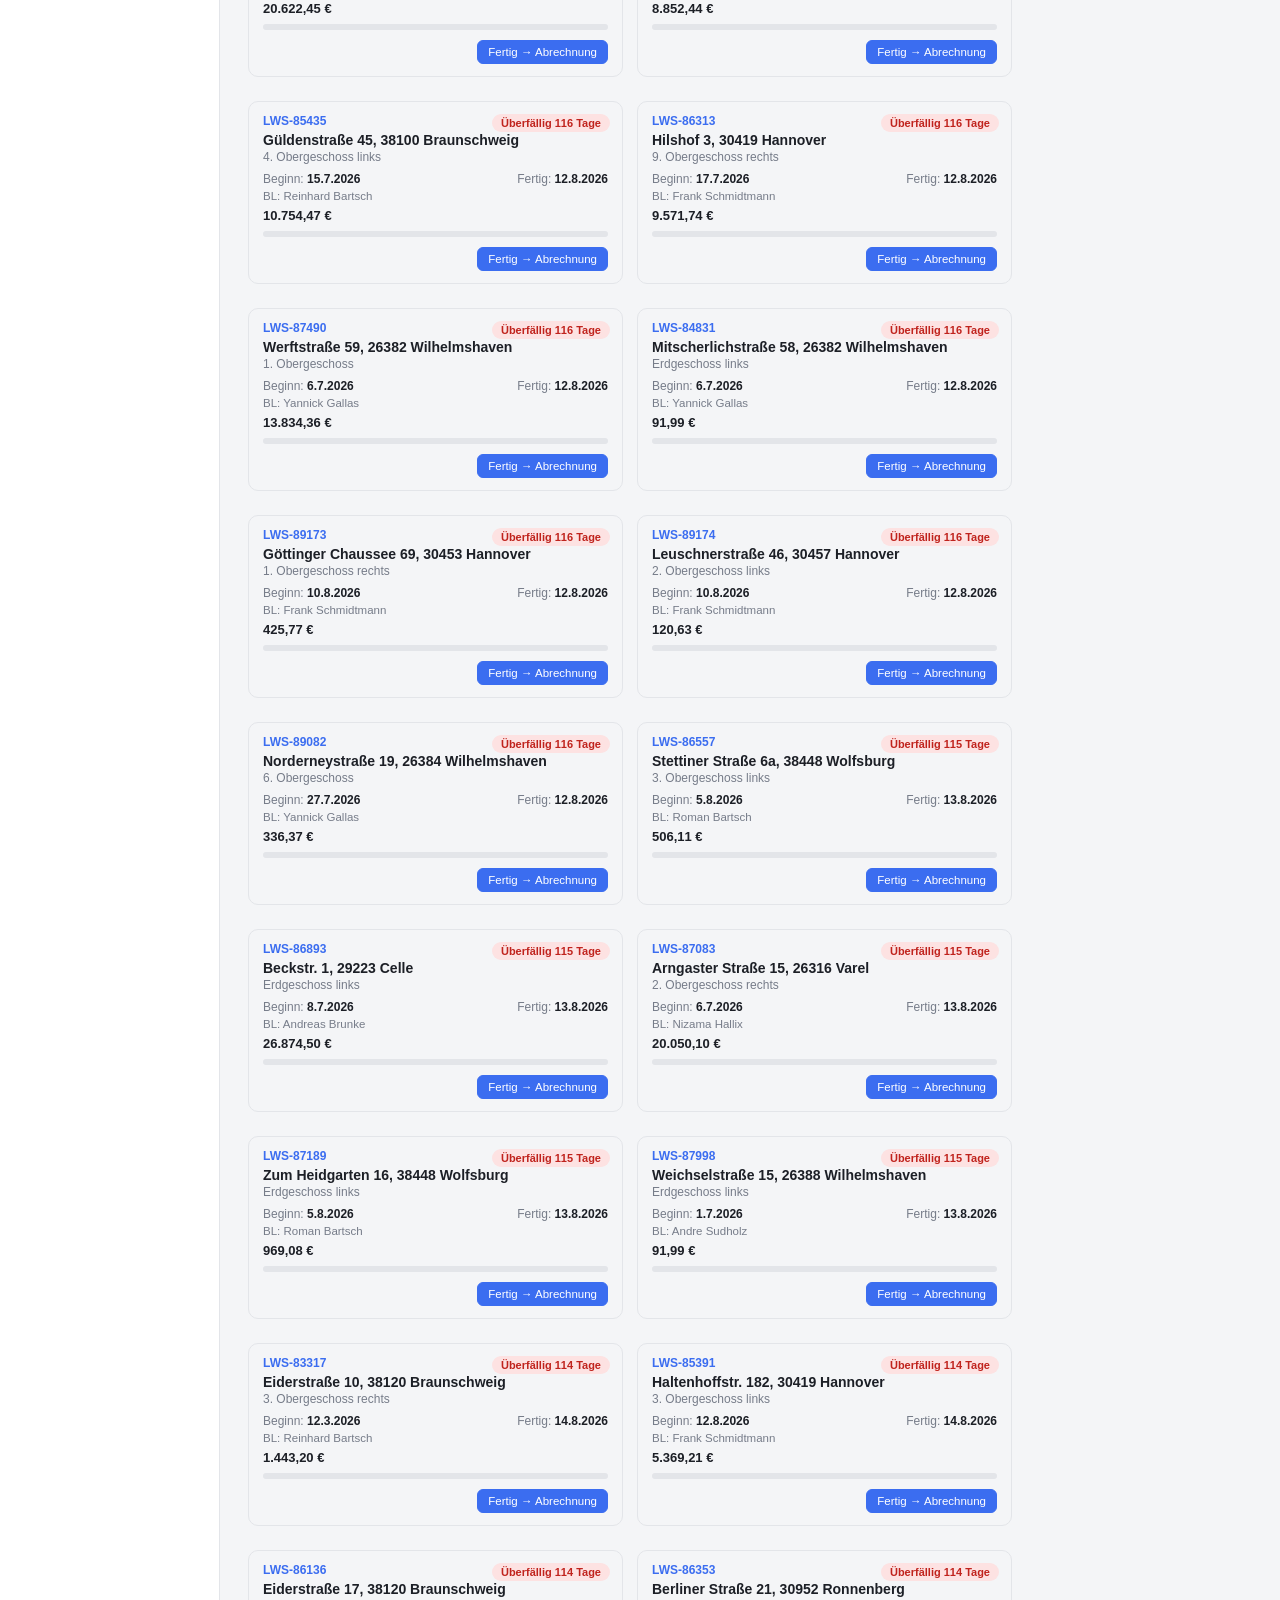
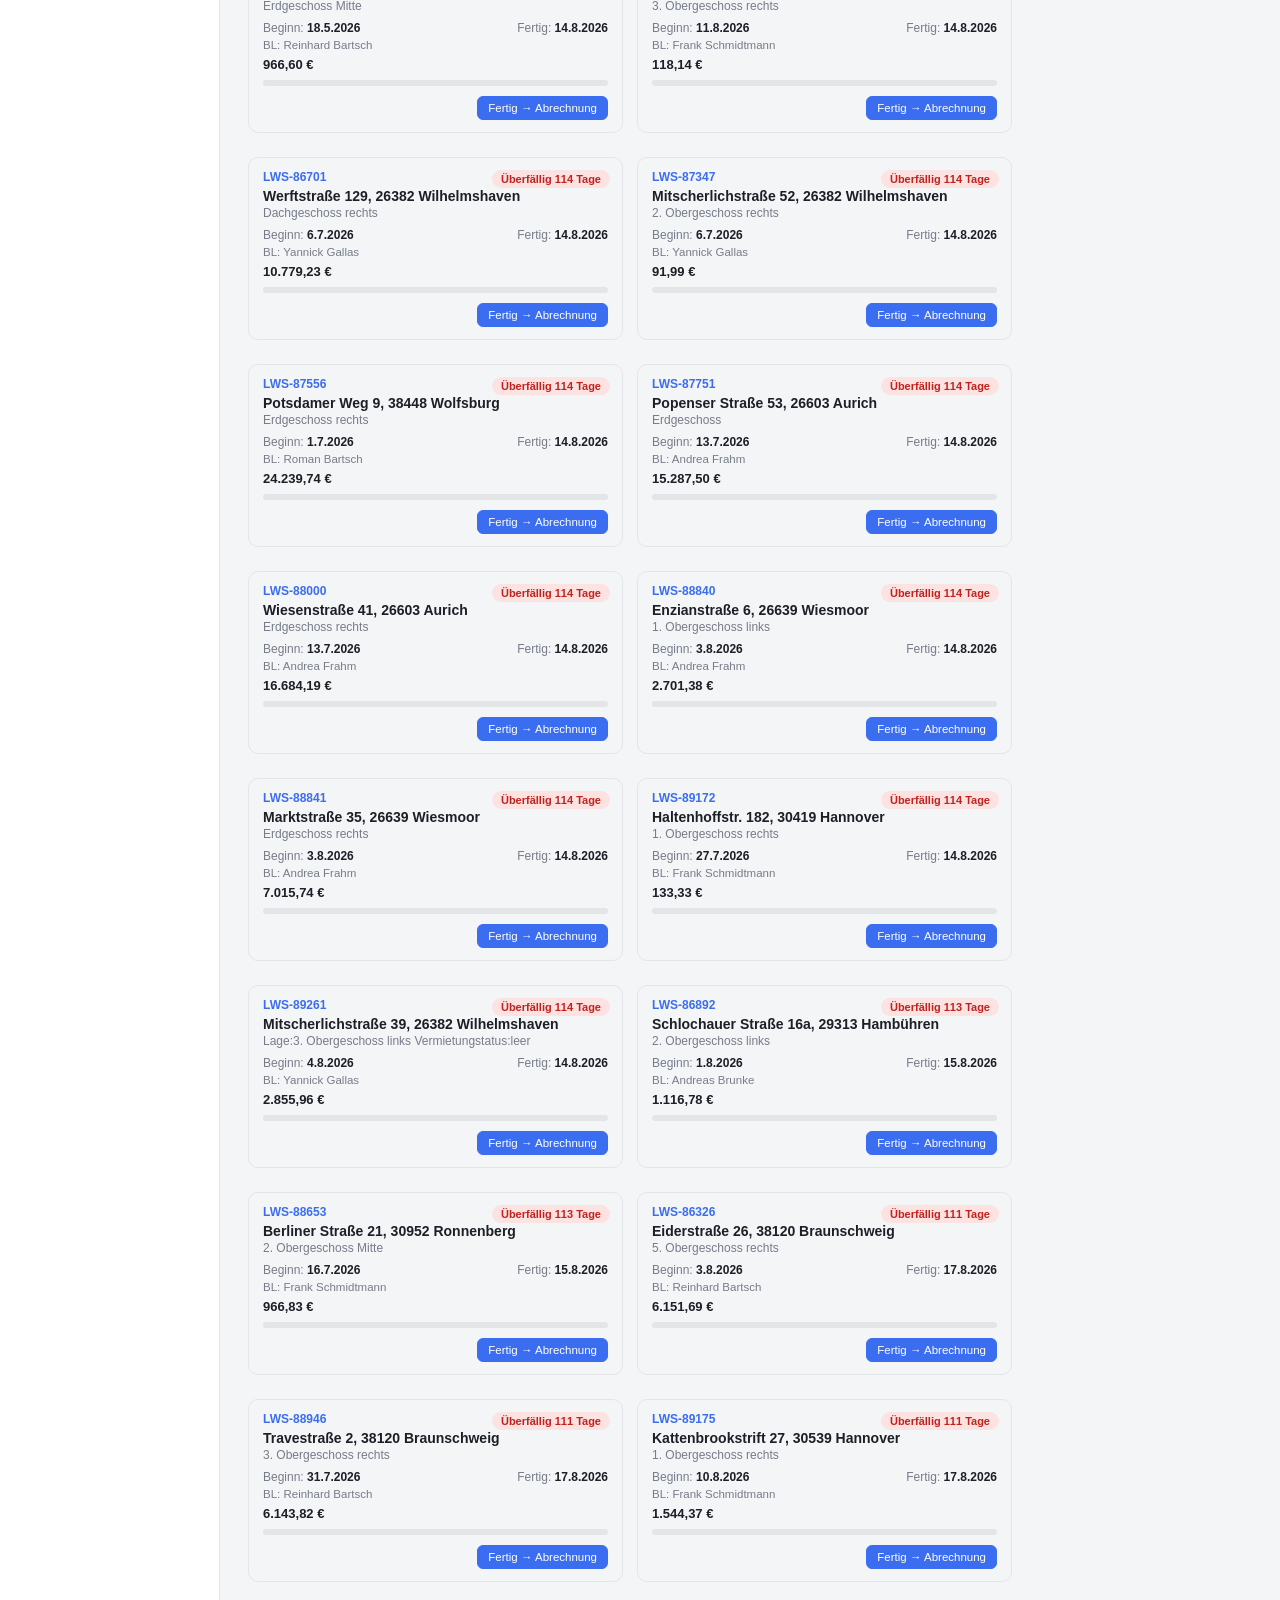
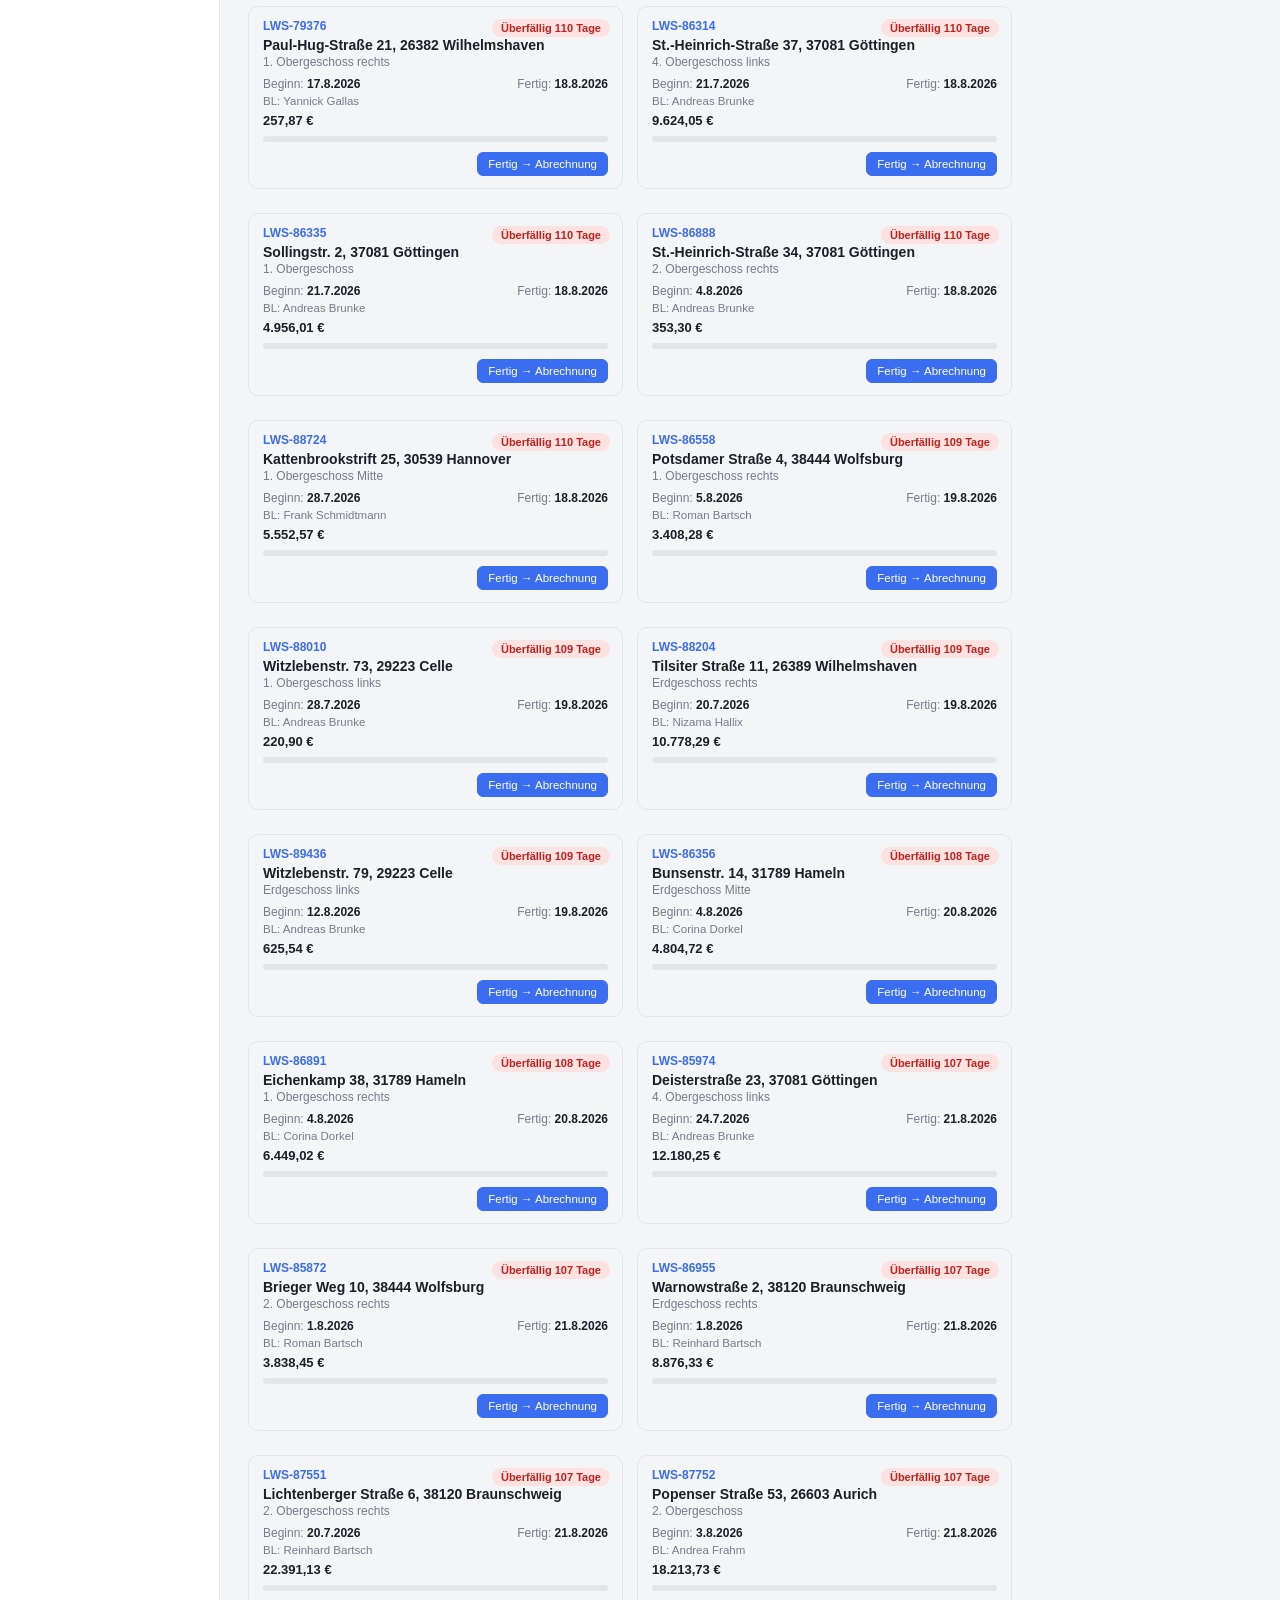
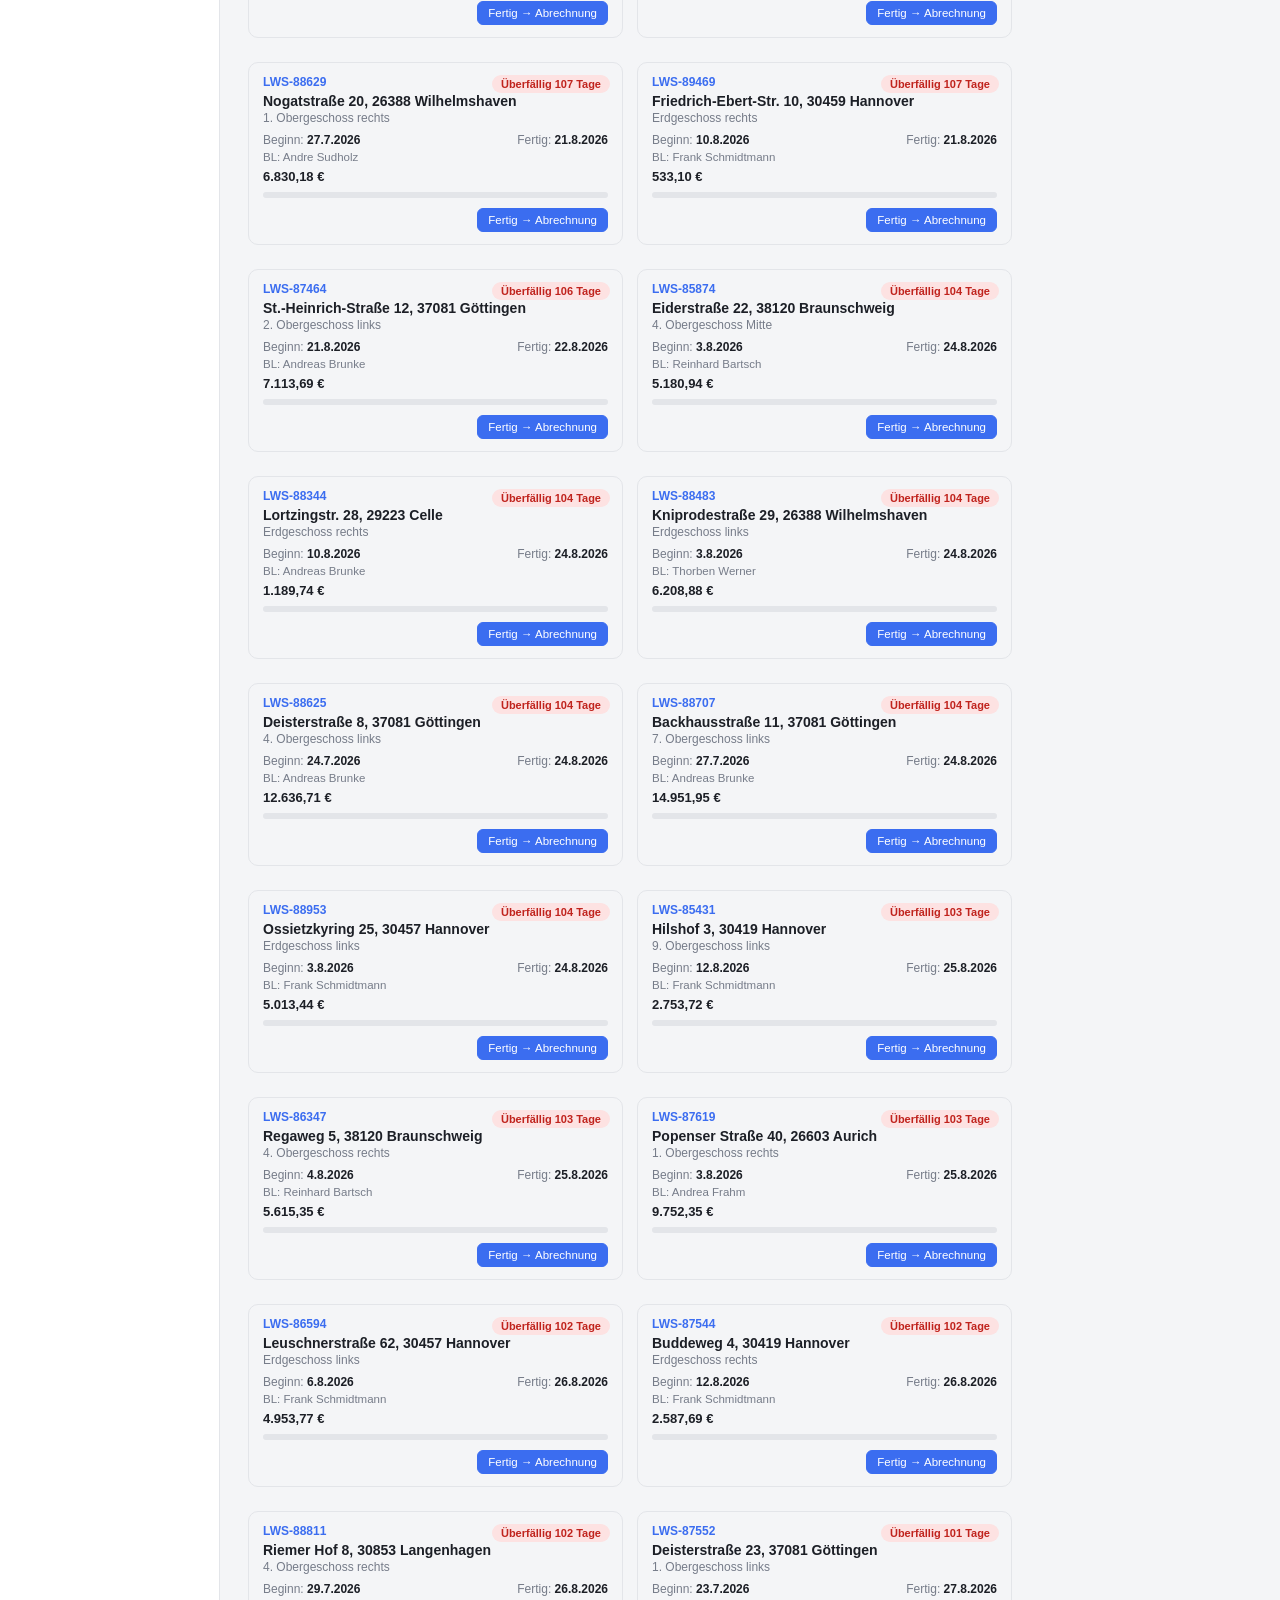
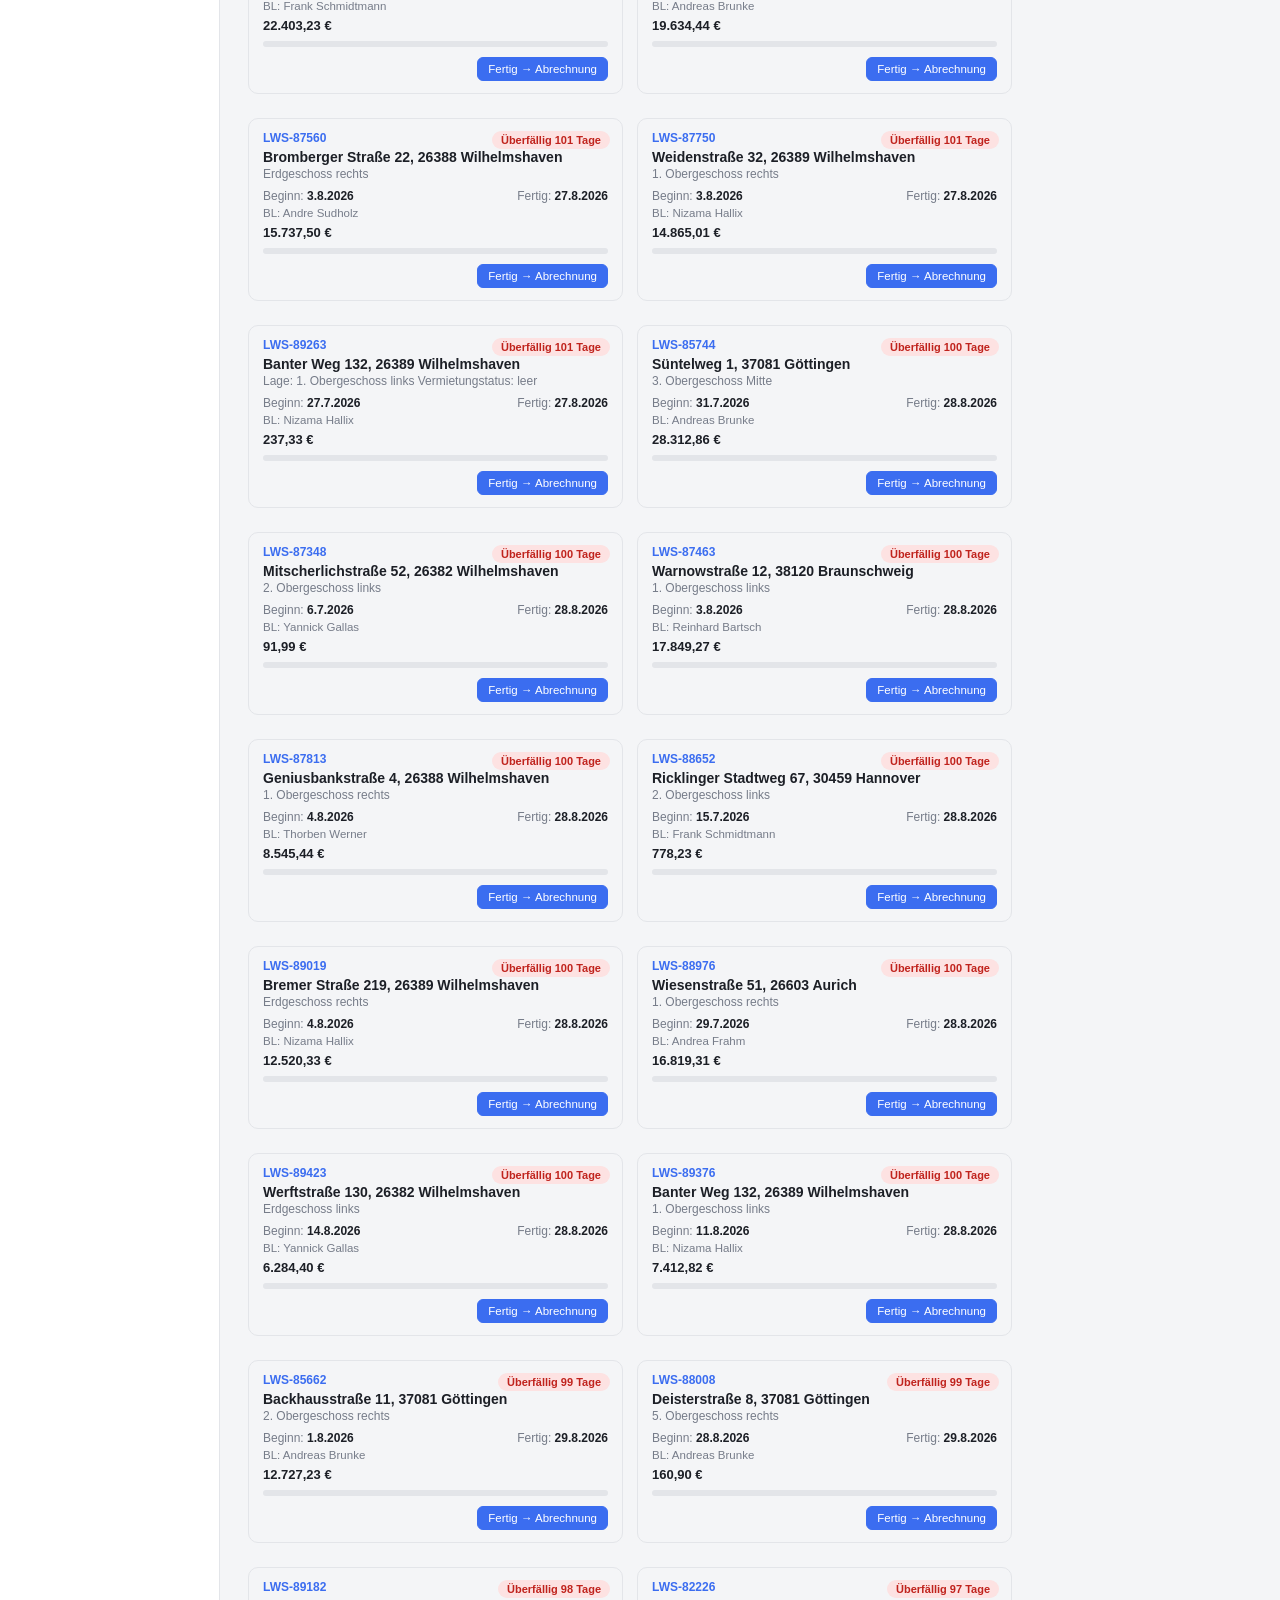
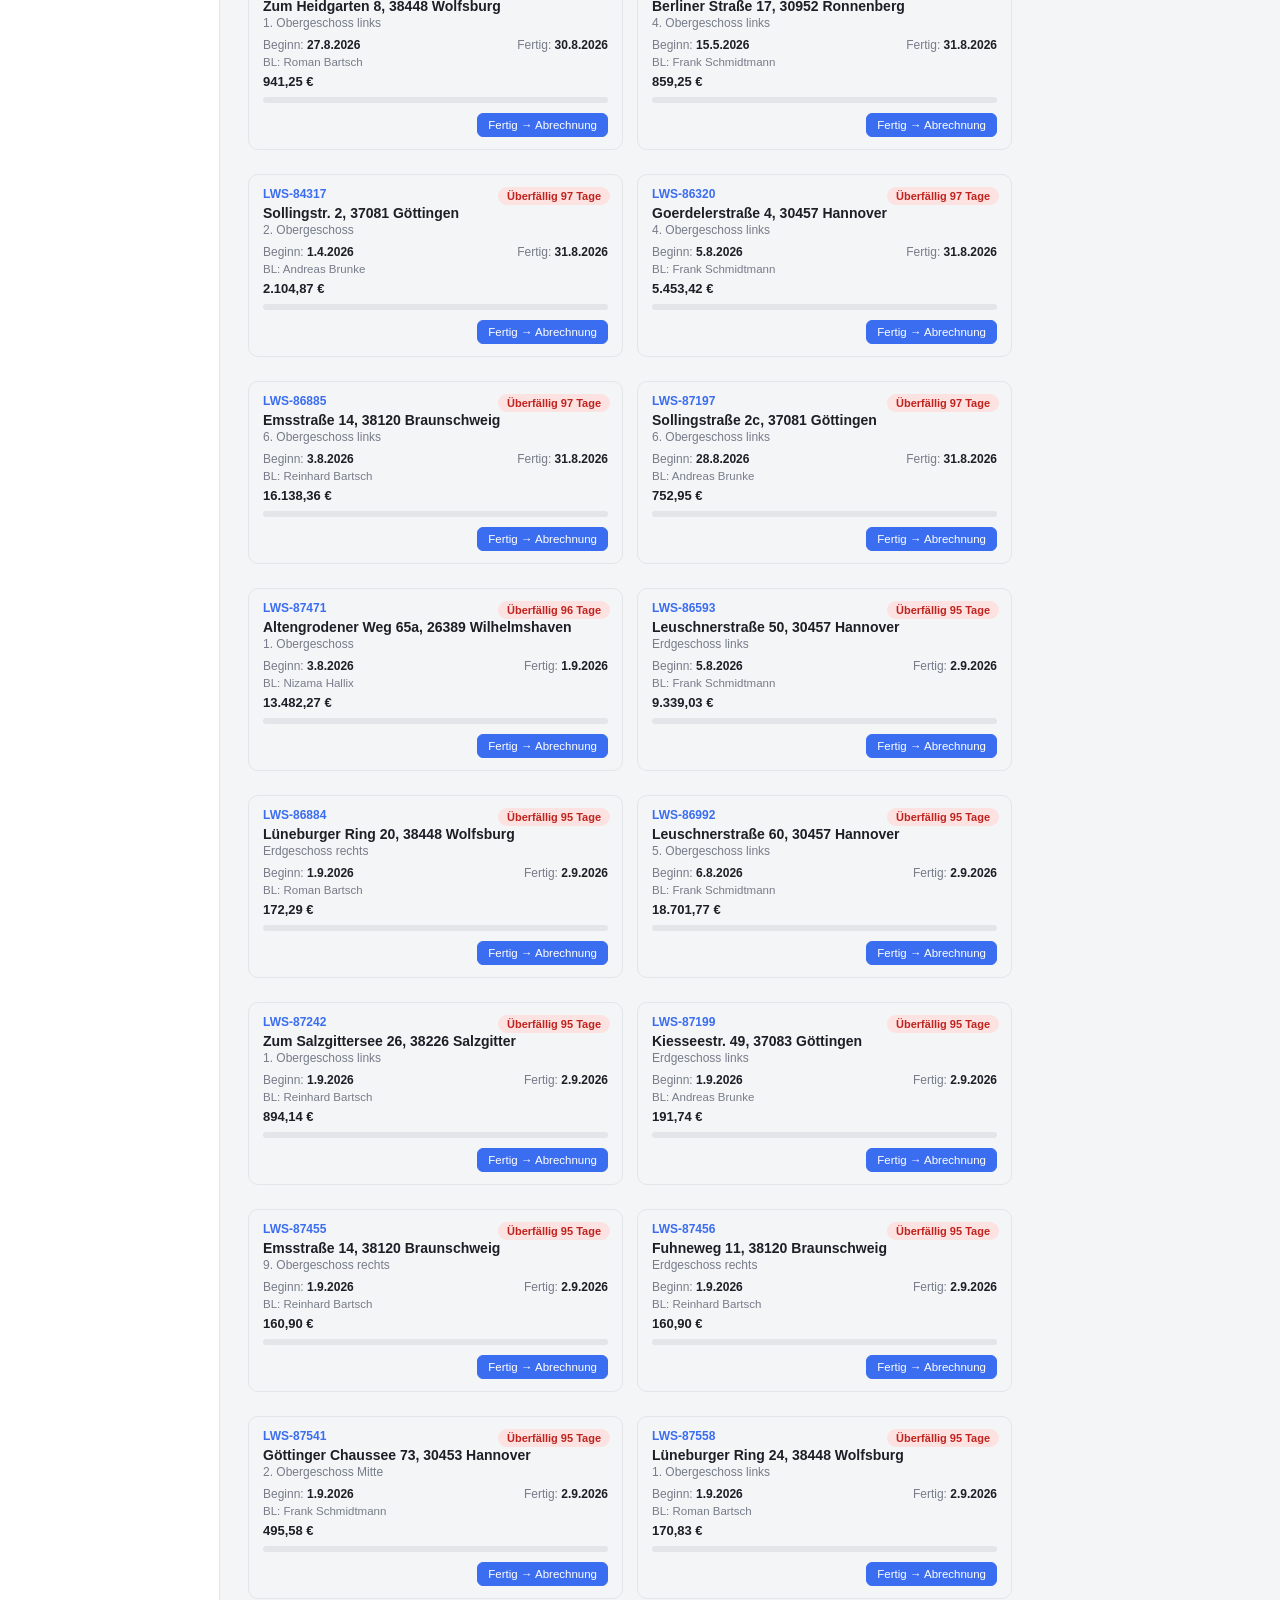
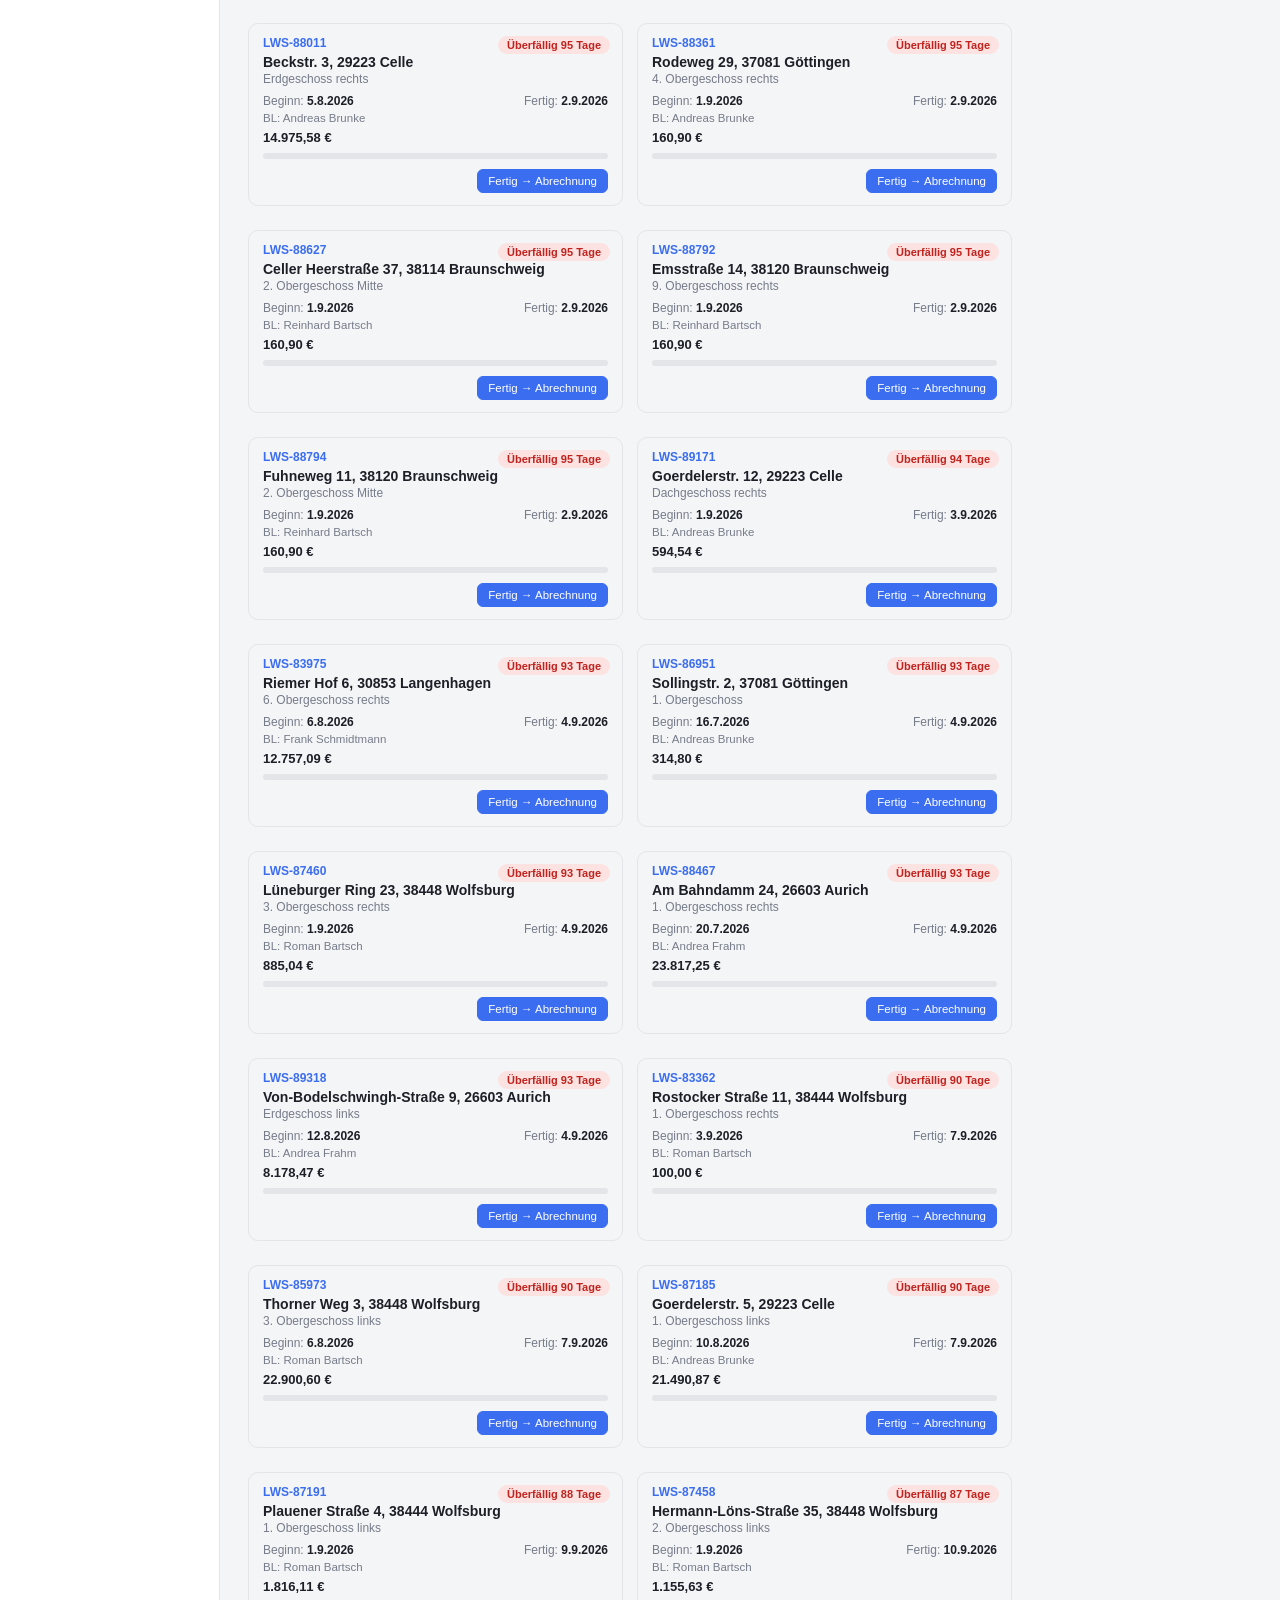
==== commit e30a8e11: "Auto-update data.json from LEO" ====
--- a/index.html
+++ b/index.html
@@ -4,7 +4,7 @@
 <meta charset="UTF-8">
 <meta name="viewport" content="width=device-width, initial-scale=1.0">
 <title>Главная — LK Dashboard</title>
-<link rel="stylesheet" href="board.css?v=18">
+<link rel="stylesheet" href="board.css?v=17">
 </head>
 <body>
   <div class="app-layout">
@@ -17,21 +17,7 @@
       <div class="toolbar">
         <input type="text" id="search">
         <select id="monthFilter"></select>
-        <select id="bauleiterFilter"></select>
         <div class="horizon-group" id="horizonFilter"></div>
-      </div>
-
-      <div class="stat-kpi-row home-section" id="planerKPI"></div>
-
-      <div class="stat-grid-2 home-section">
-        <div class="stat-card">
-          <div class="stat-card-title">🏠 Quartiere zur Übergabe <span class="chart-hint">100% fertig, nicht vermietet</span></div>
-          <div id="planerHandover"></div>
-        </div>
-        <div class="stat-card">
-          <div class="stat-card-title">📎 Nachträge warten auf Annahme</div>
-          <div id="planerNachtrag"></div>
-        </div>
       </div>
 
       <div class="home-layout">
@@ -43,6 +29,6 @@
 
   <script src="i18n.js?v=2"></script>
   <script src="sidebar.js"></script>
-  <script src="home.js?v=6"></script>
+  <script src="home.js?v=5"></script>
 </body>
 </html>
--- a/board.css
+++ b/board.css
@@ -196,14 +196,6 @@
 
 /* legacy stat styles removed — see bottom of file */
 
-.home-section { padding: 0 28px 24px; }
-.woche-list-col { display: flex; flex-direction: column; gap: 8px; }
-.woche-list-item { background: var(--bg); border: 1px solid var(--border); border-radius: 8px; padding: 8px 12px; font-size: 12px; margin-bottom: 8px; }
-.woche-list-item:last-child { margin-bottom: 0; }
-.woche-list-id { font-weight: 700; color: var(--accent); font-size: 11px; }
-.woche-list-addr { font-size: 12px; color: var(--text); }
-.woche-list-sub { font-size: 11px; color: var(--muted); margin-top: 2px; }
-.woche-list-red { color: #b91c1c; font-weight: 700; }
 .home-layout { display: flex; gap: 20px; padding: 0 28px 28px; align-items: flex-start; }
 .home-list { flex: 1; padding: 0; min-width: 0; }
 .ring-panel {
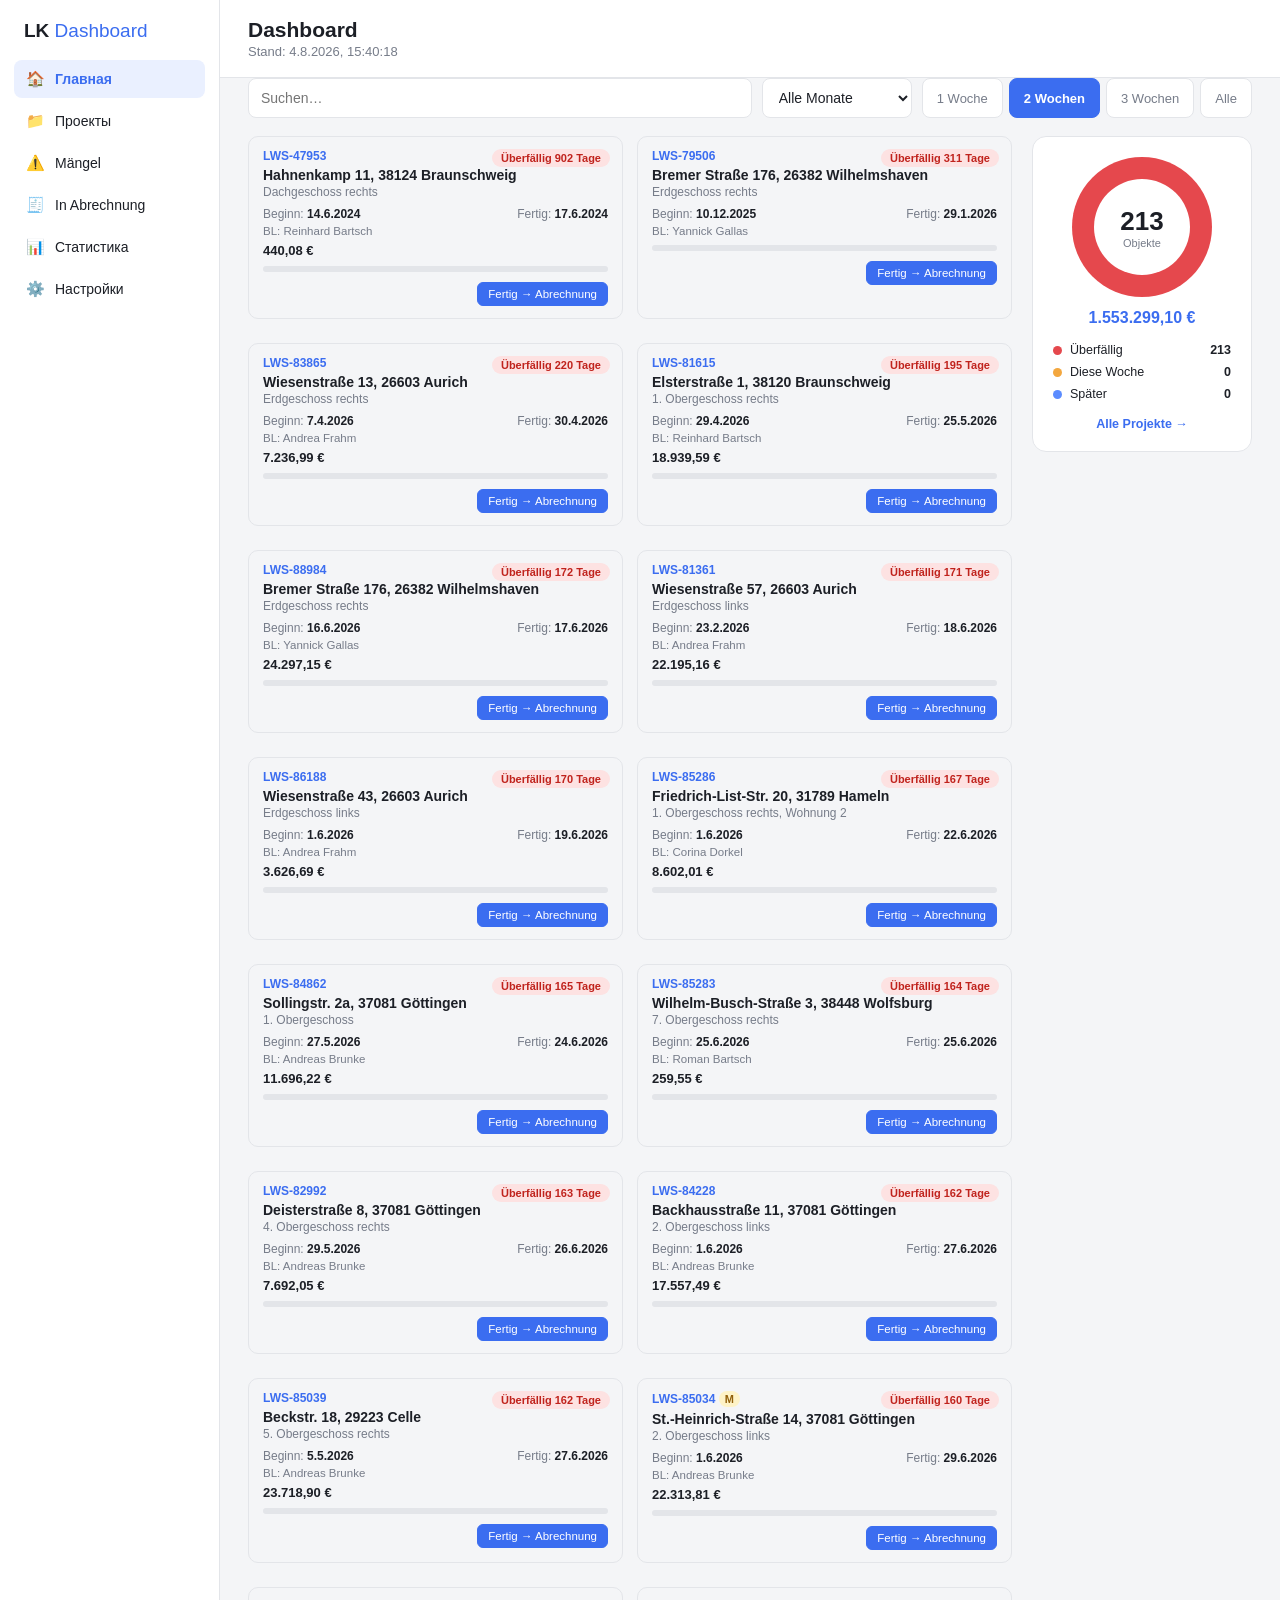
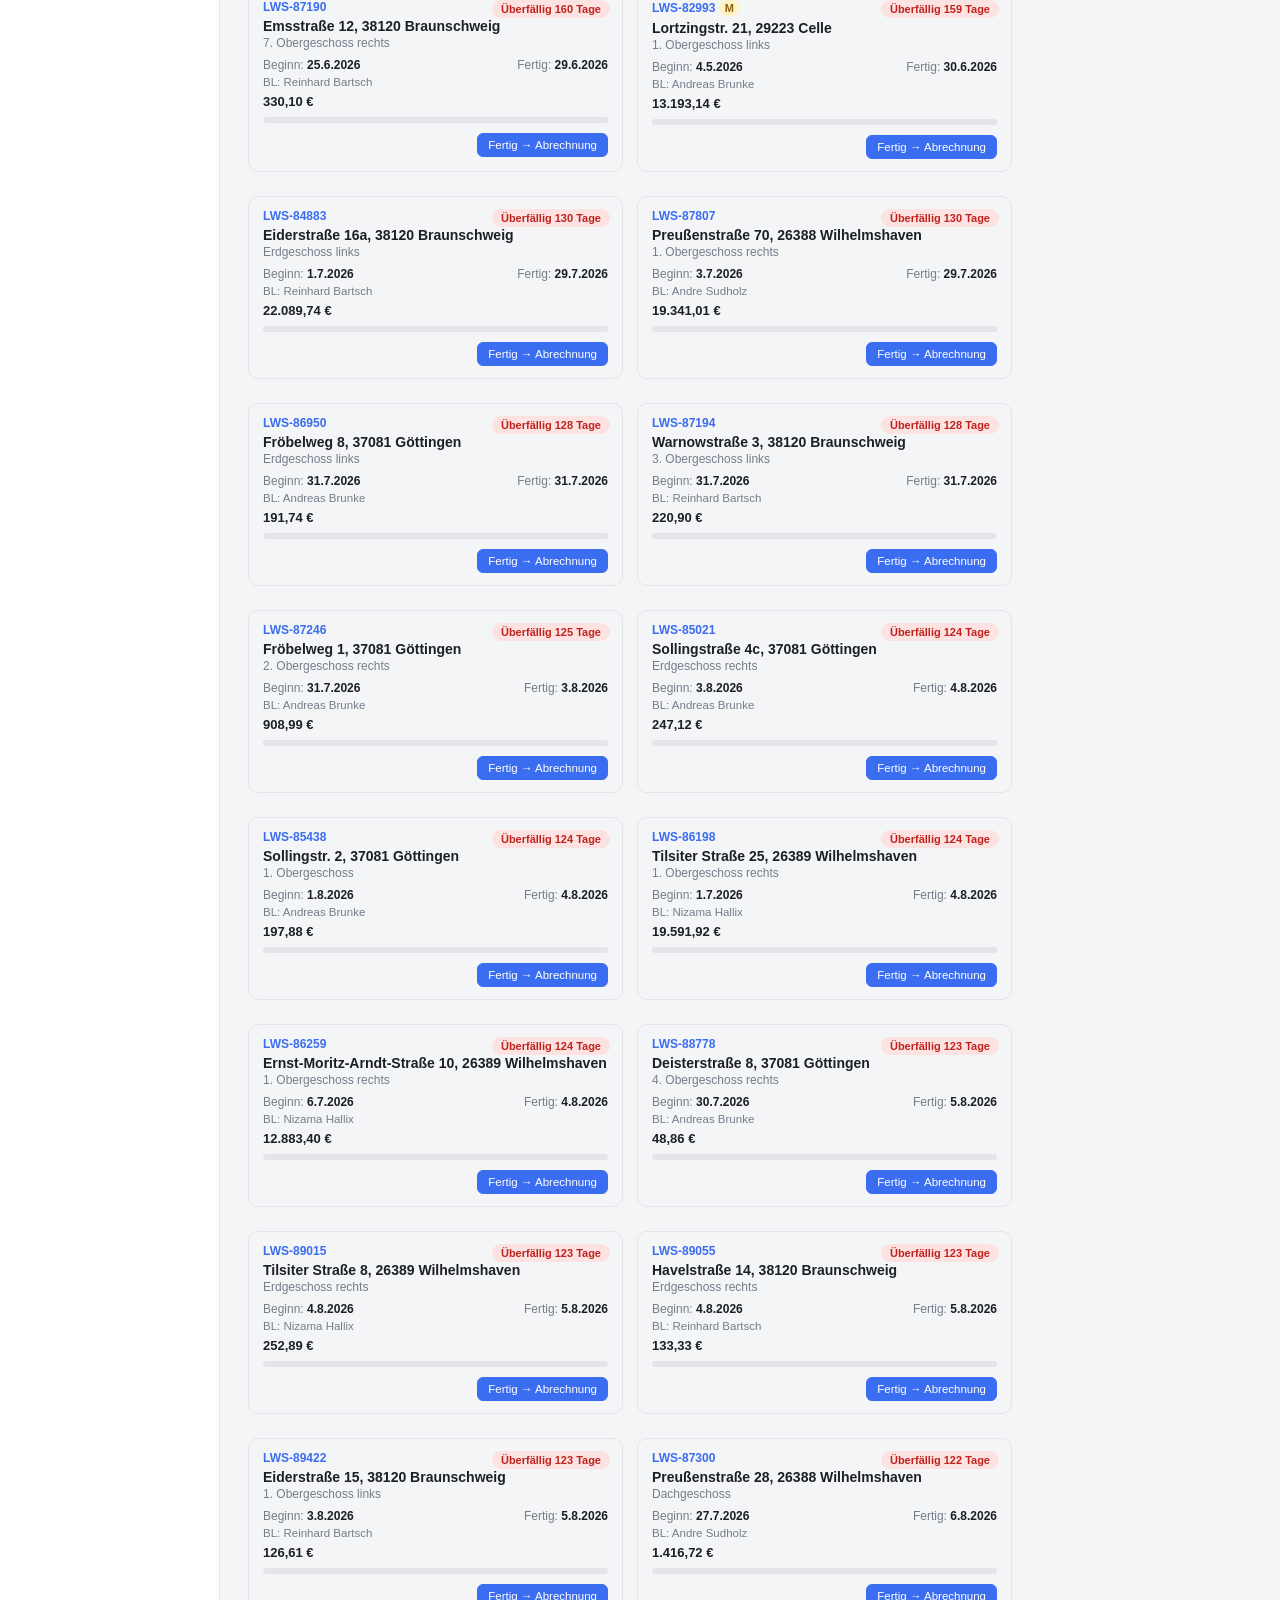
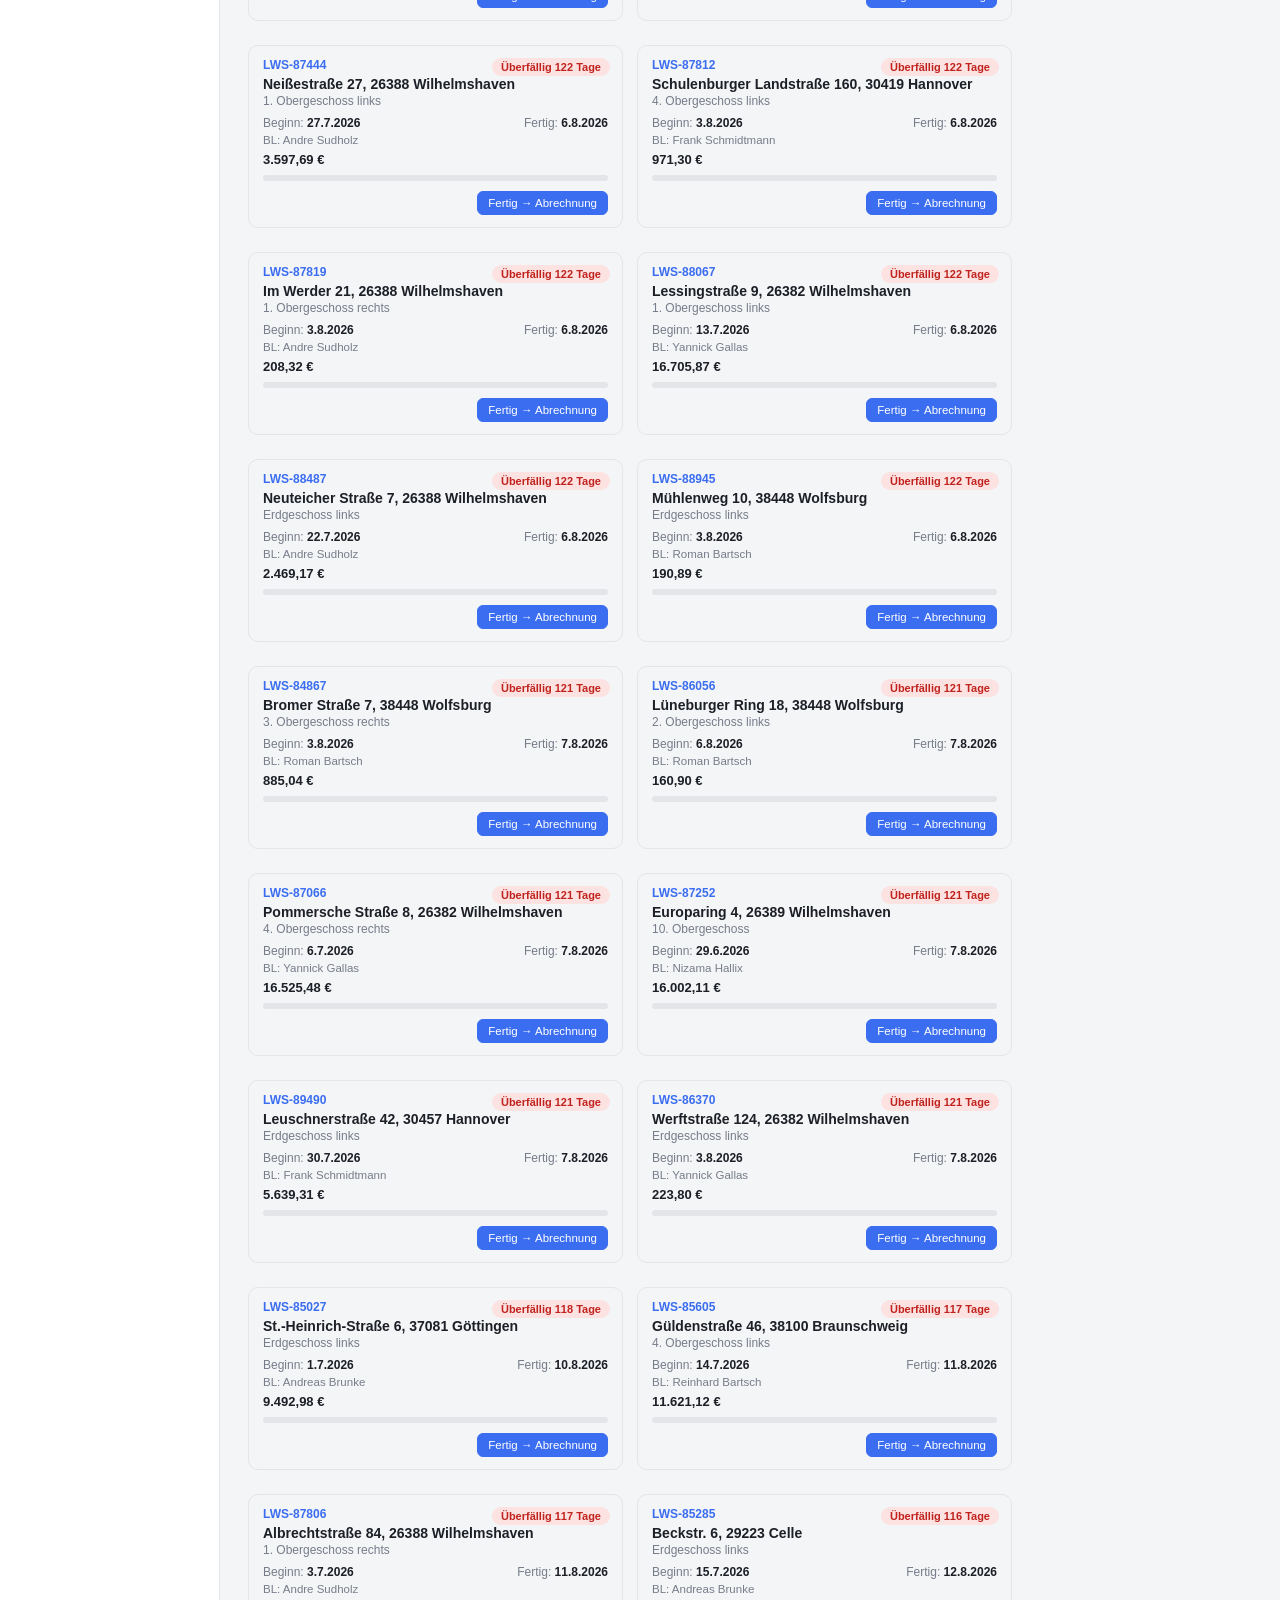
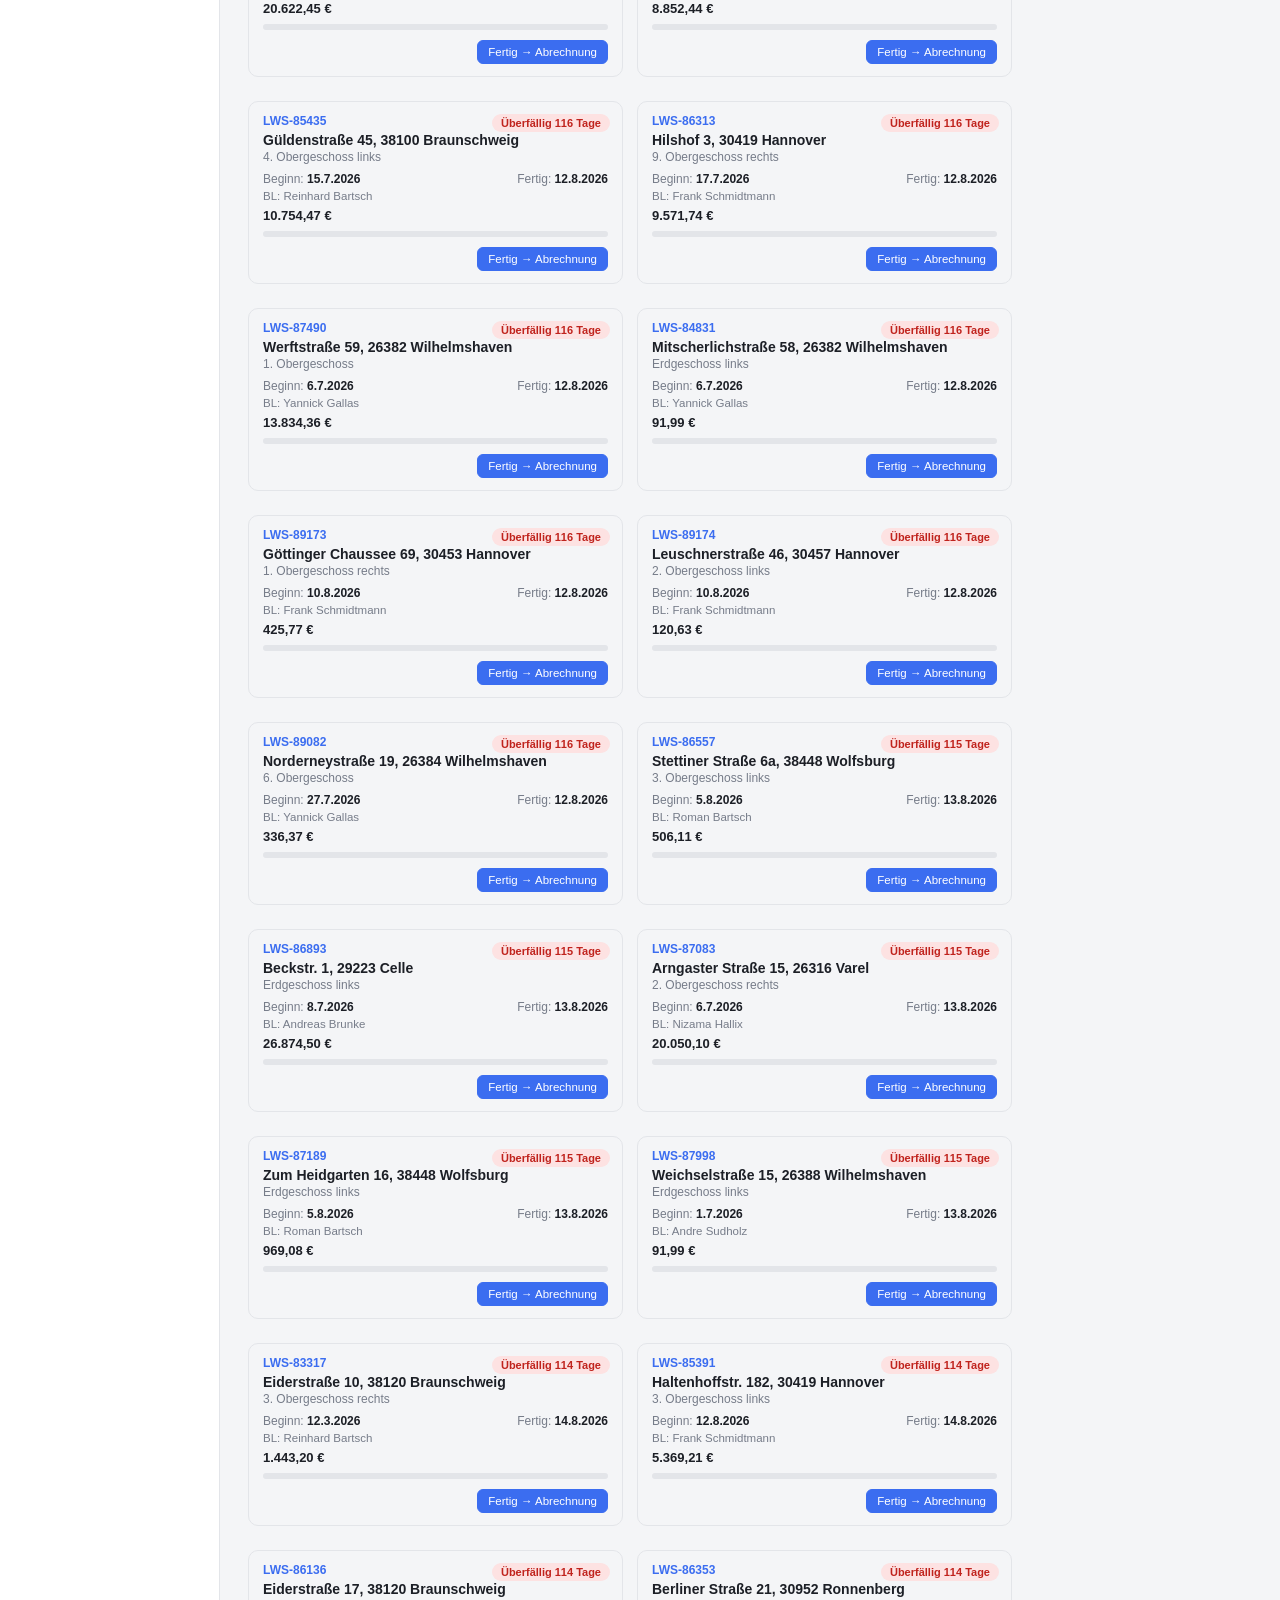
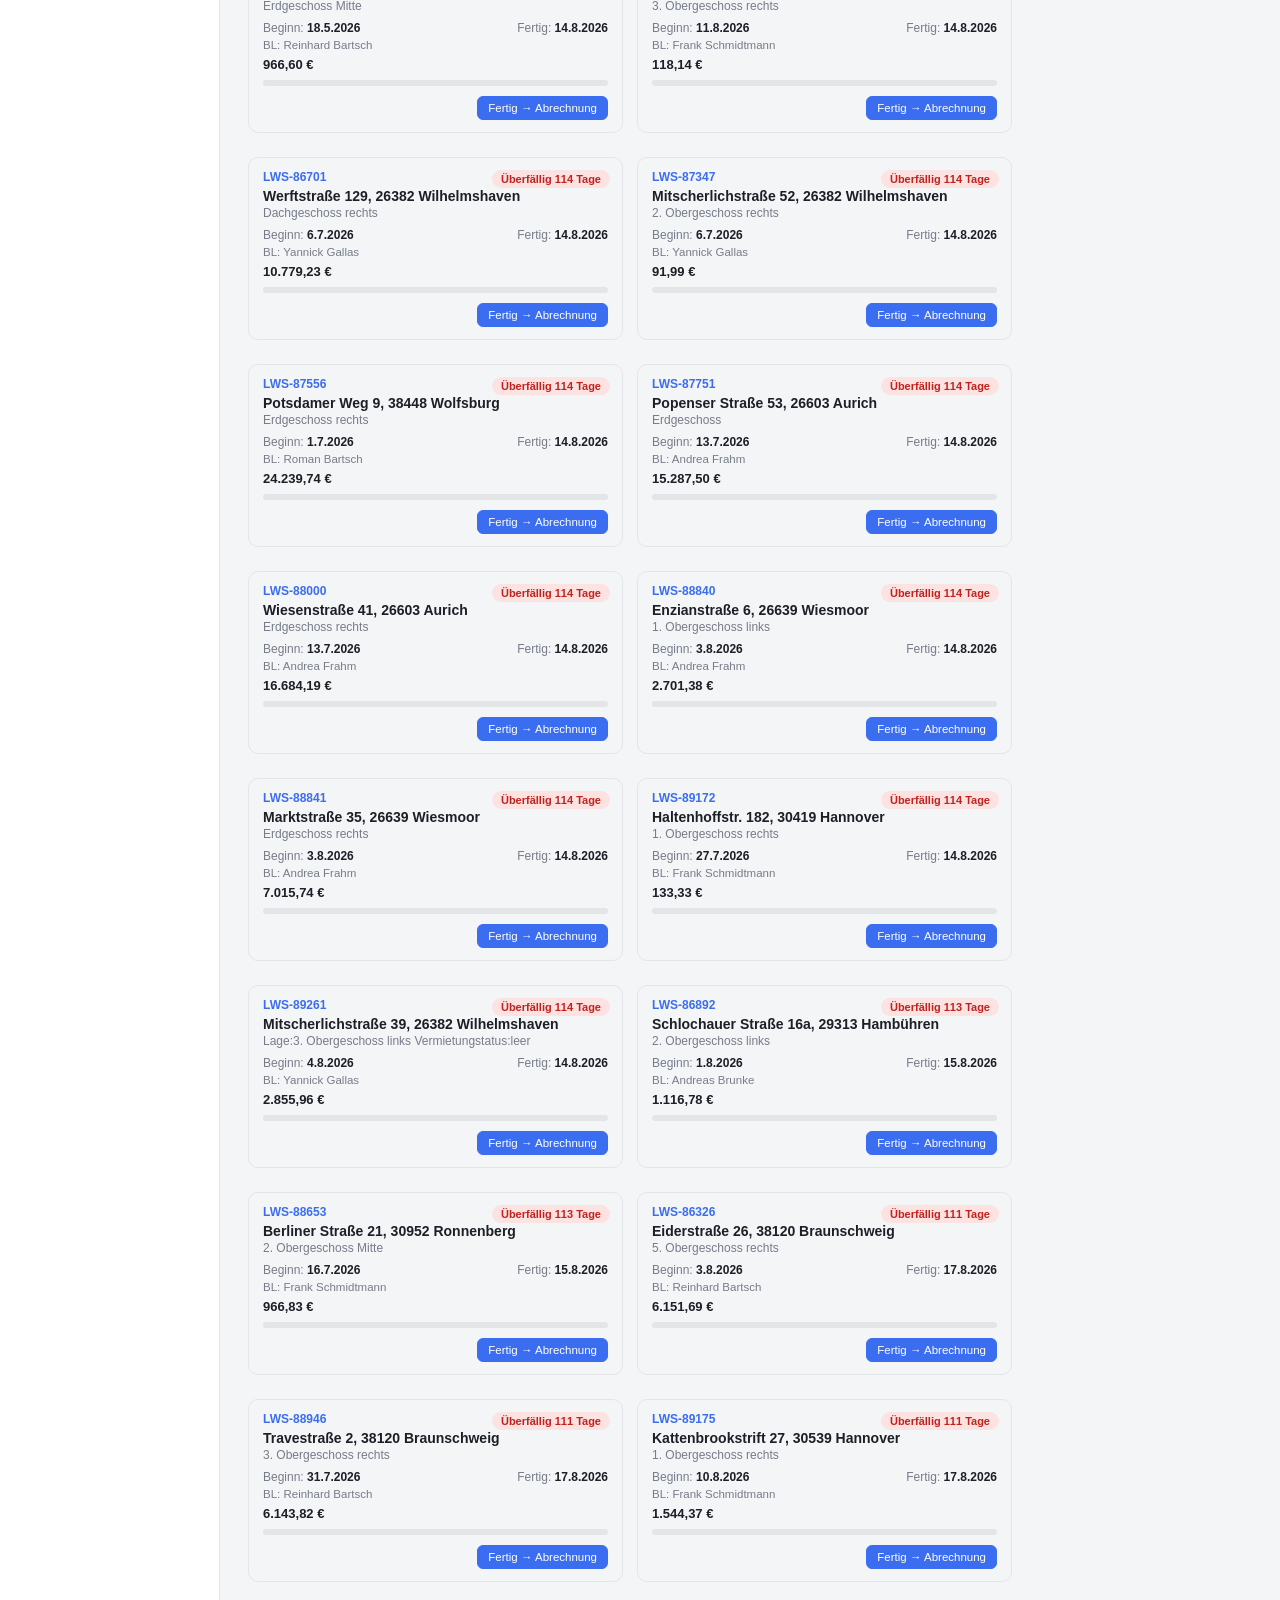
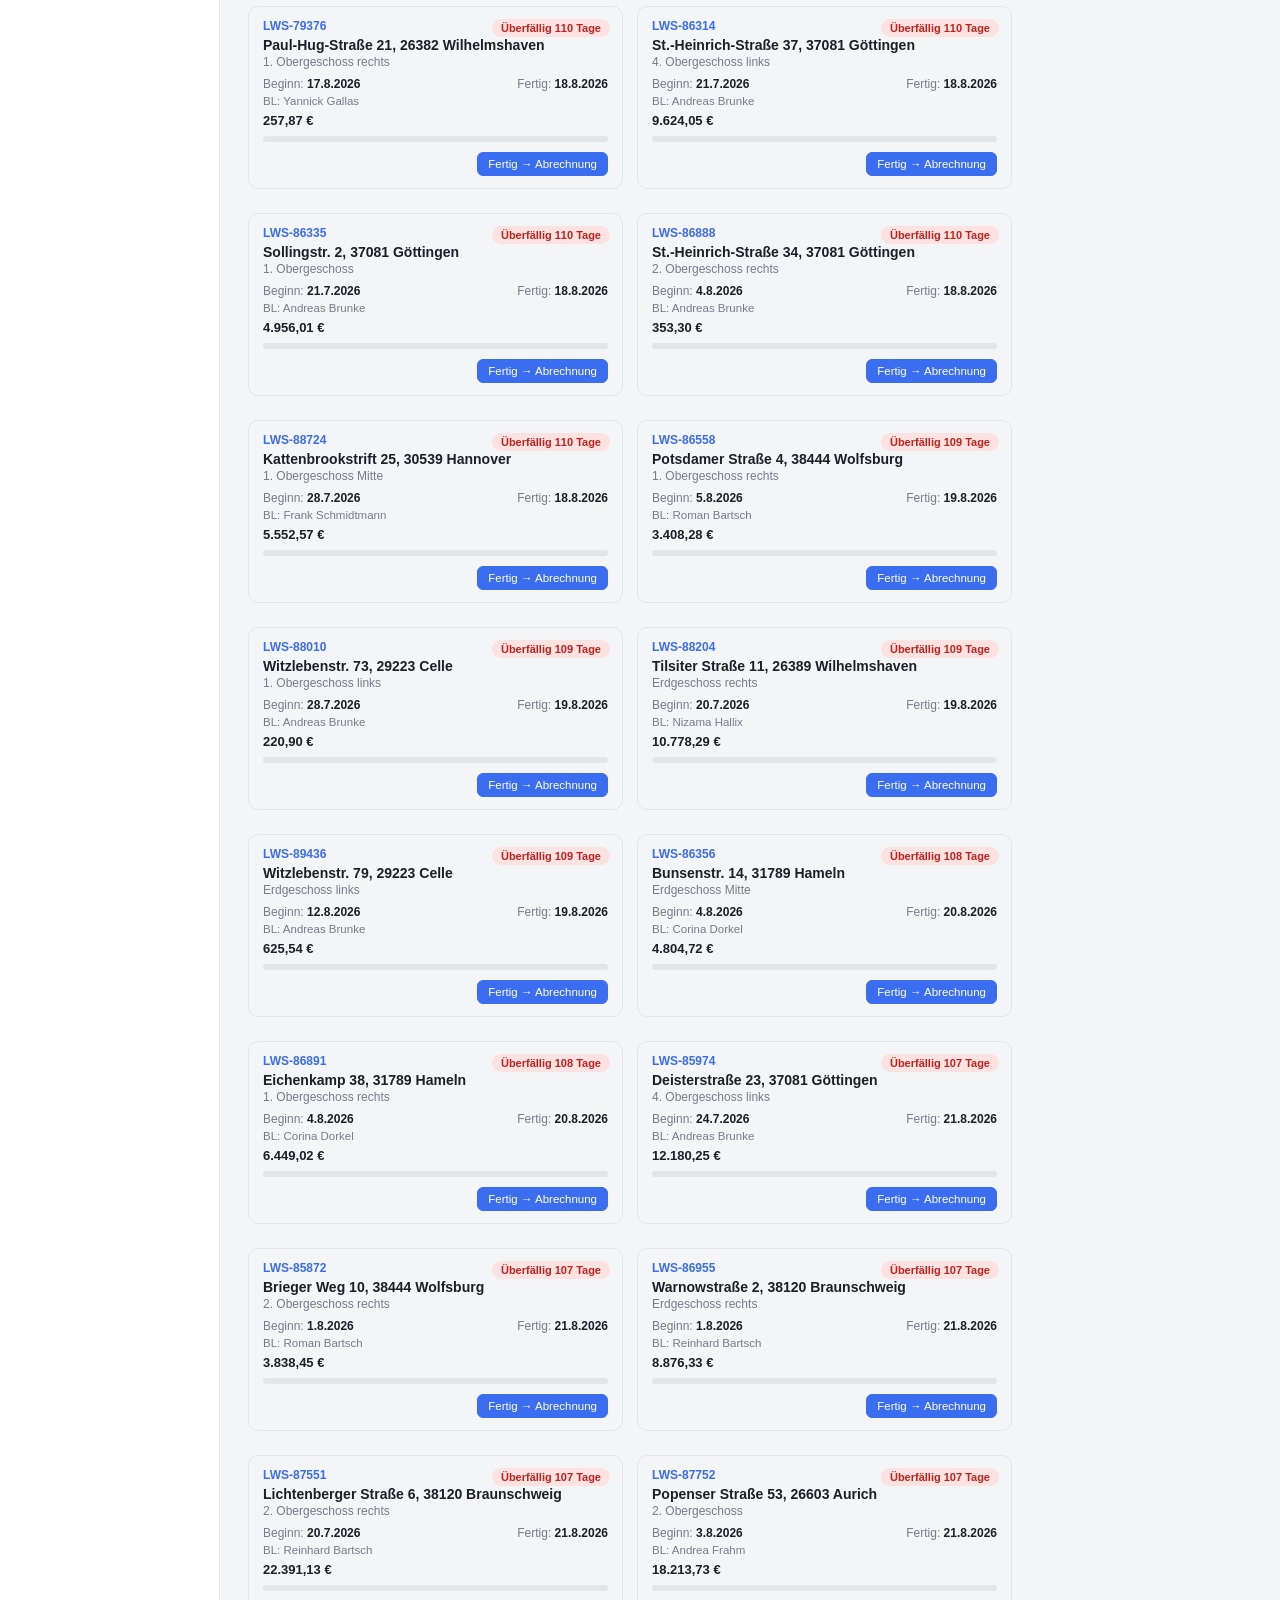
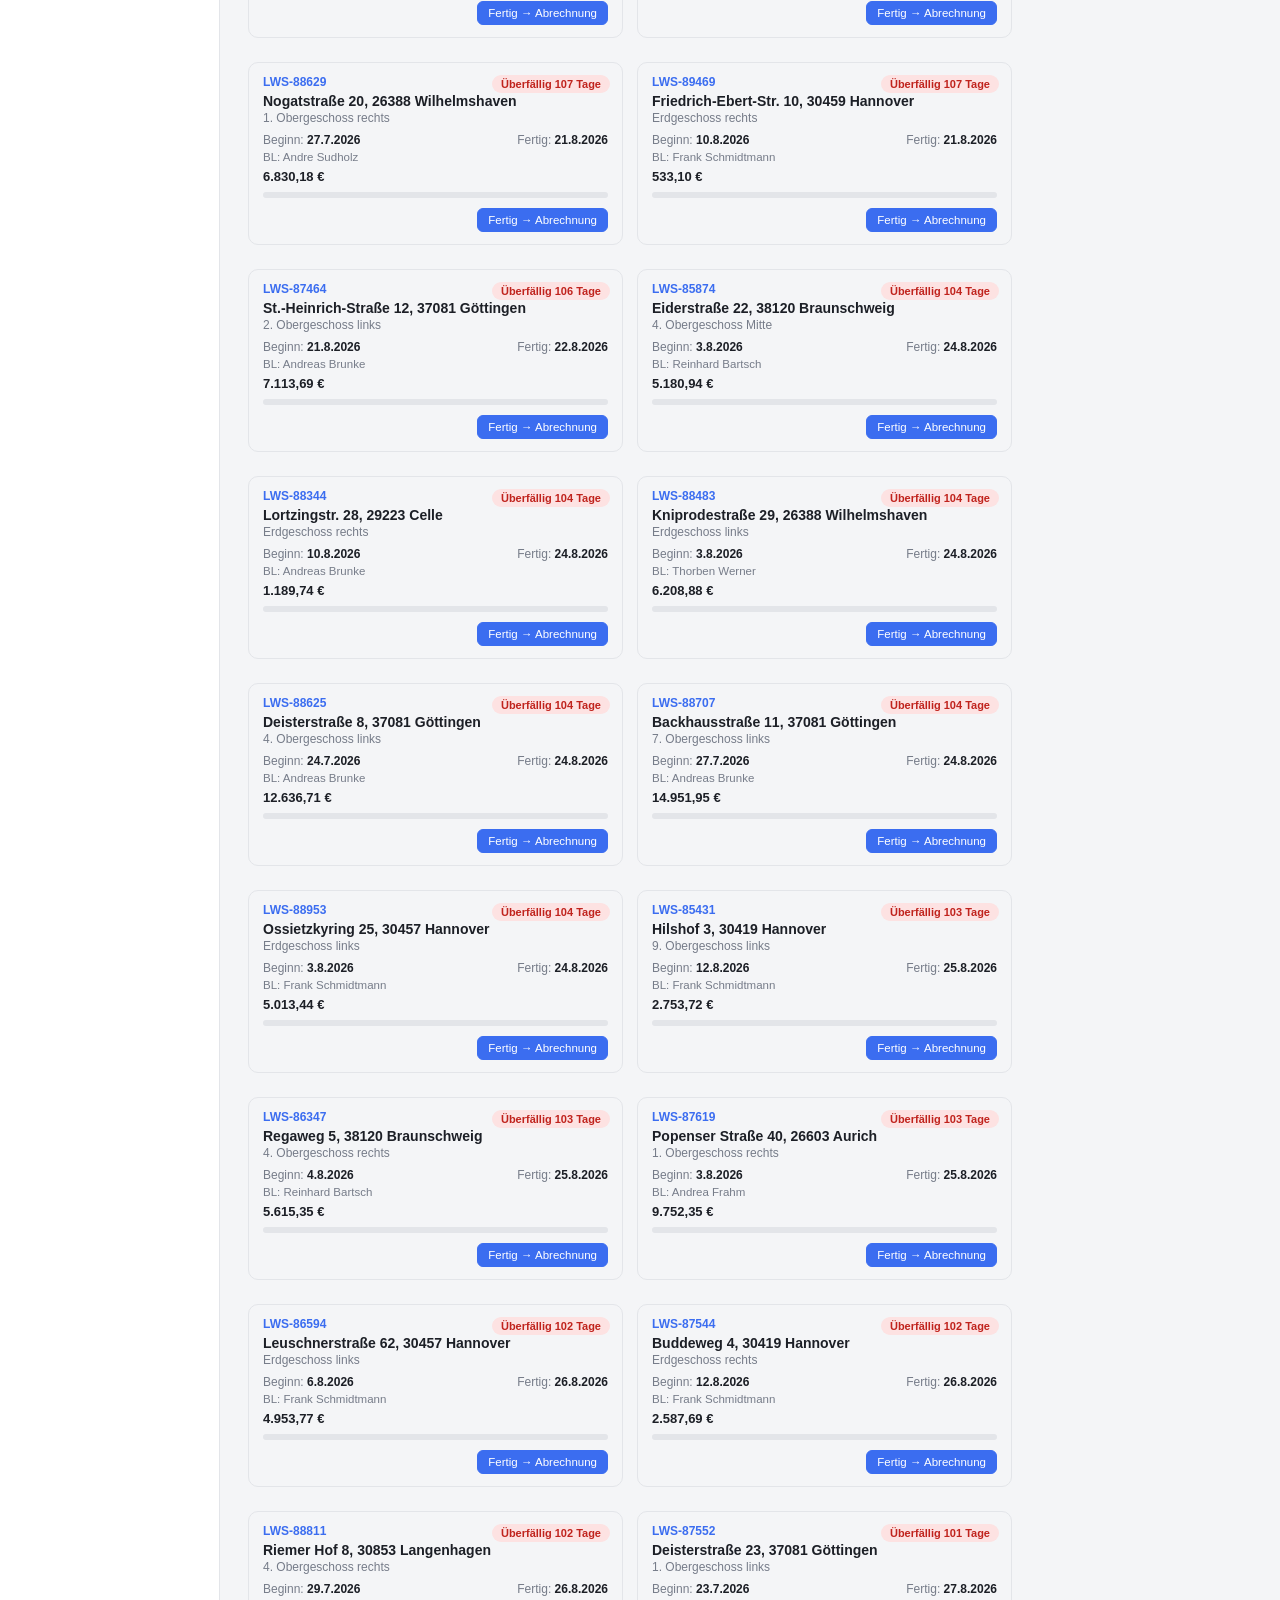
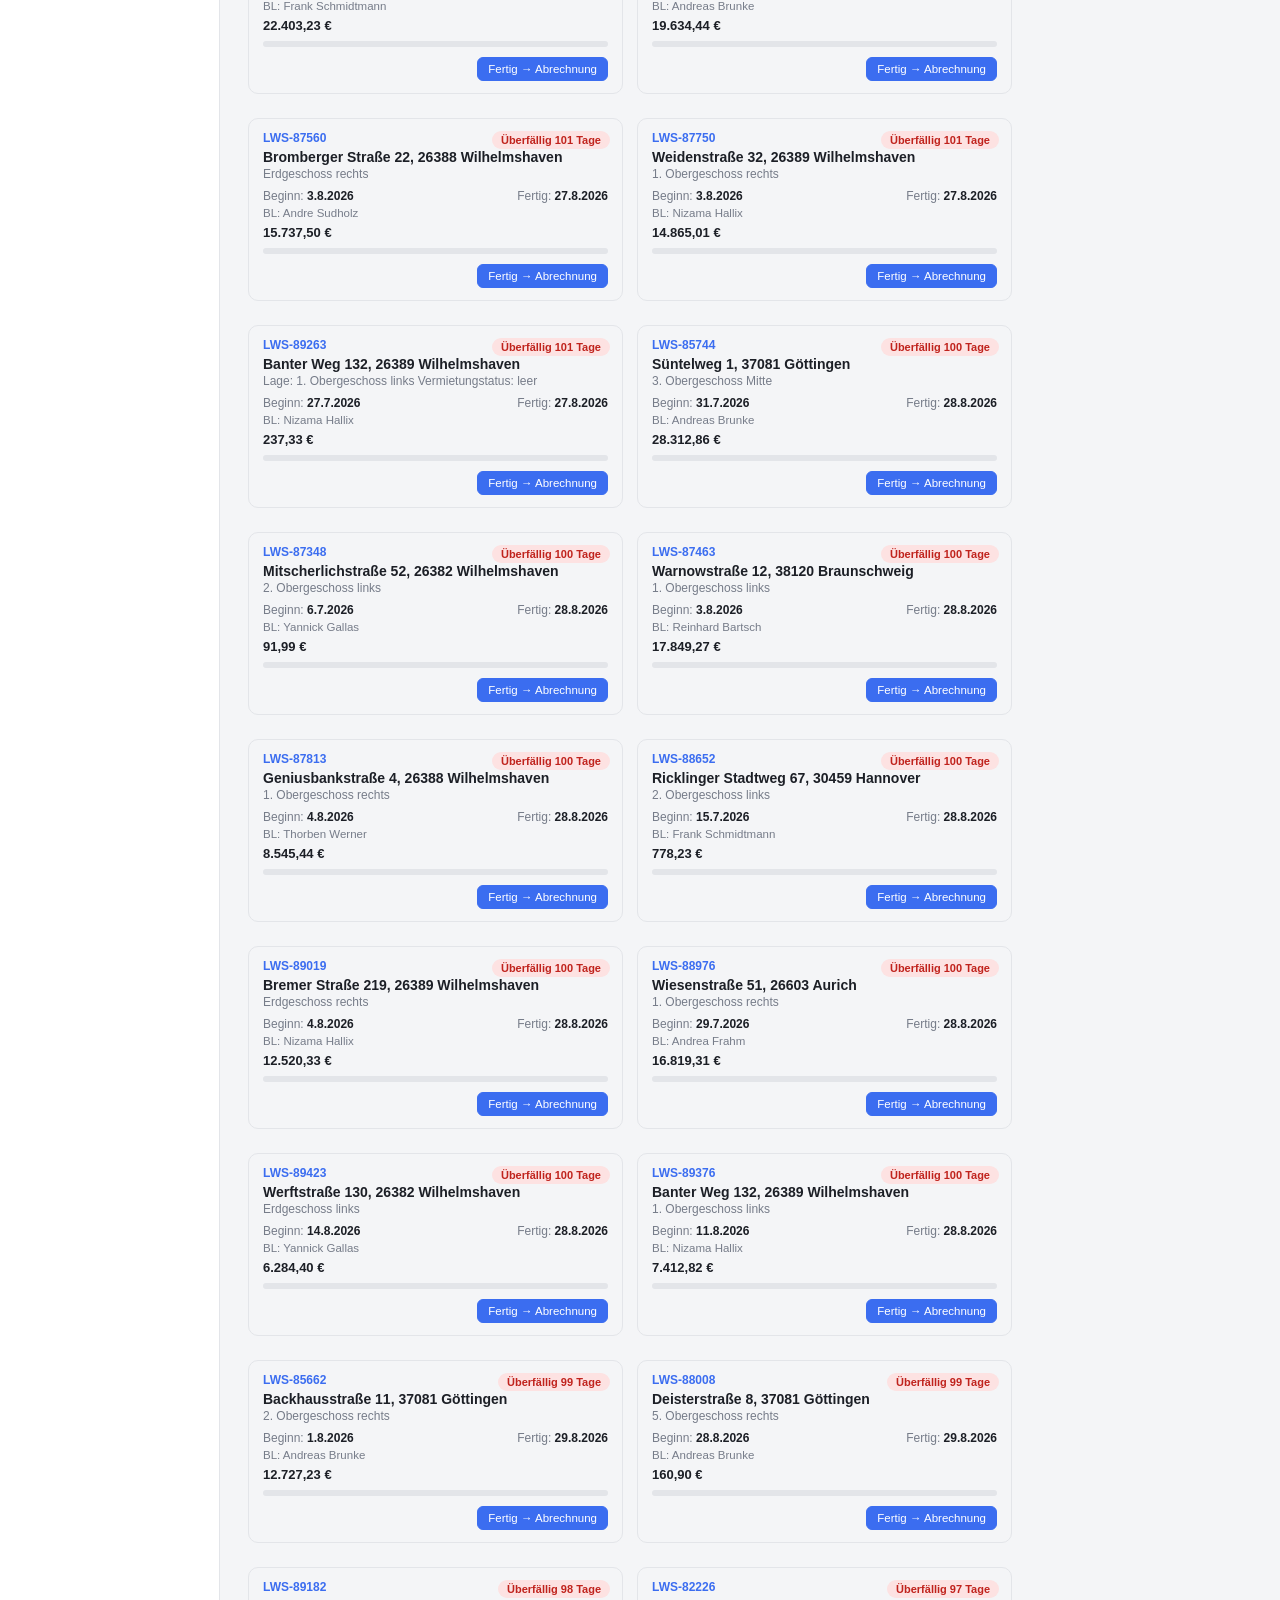
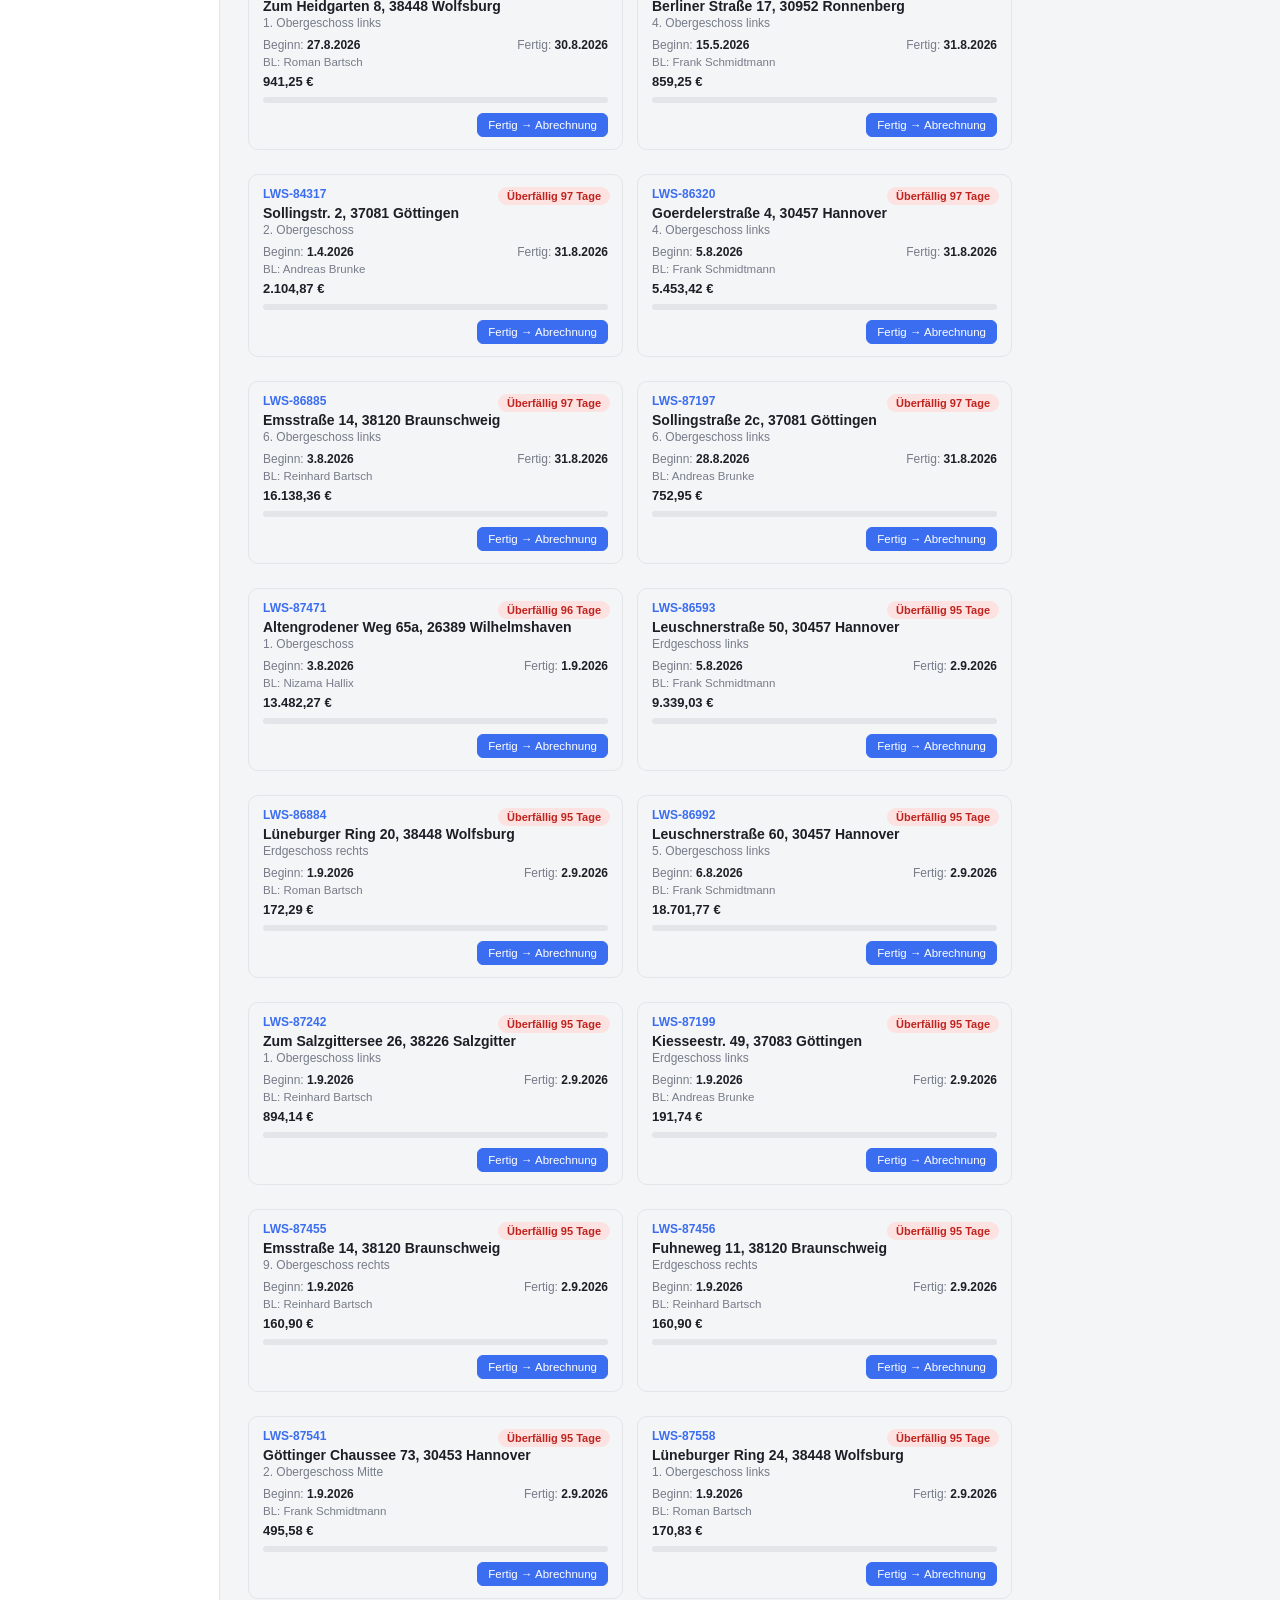
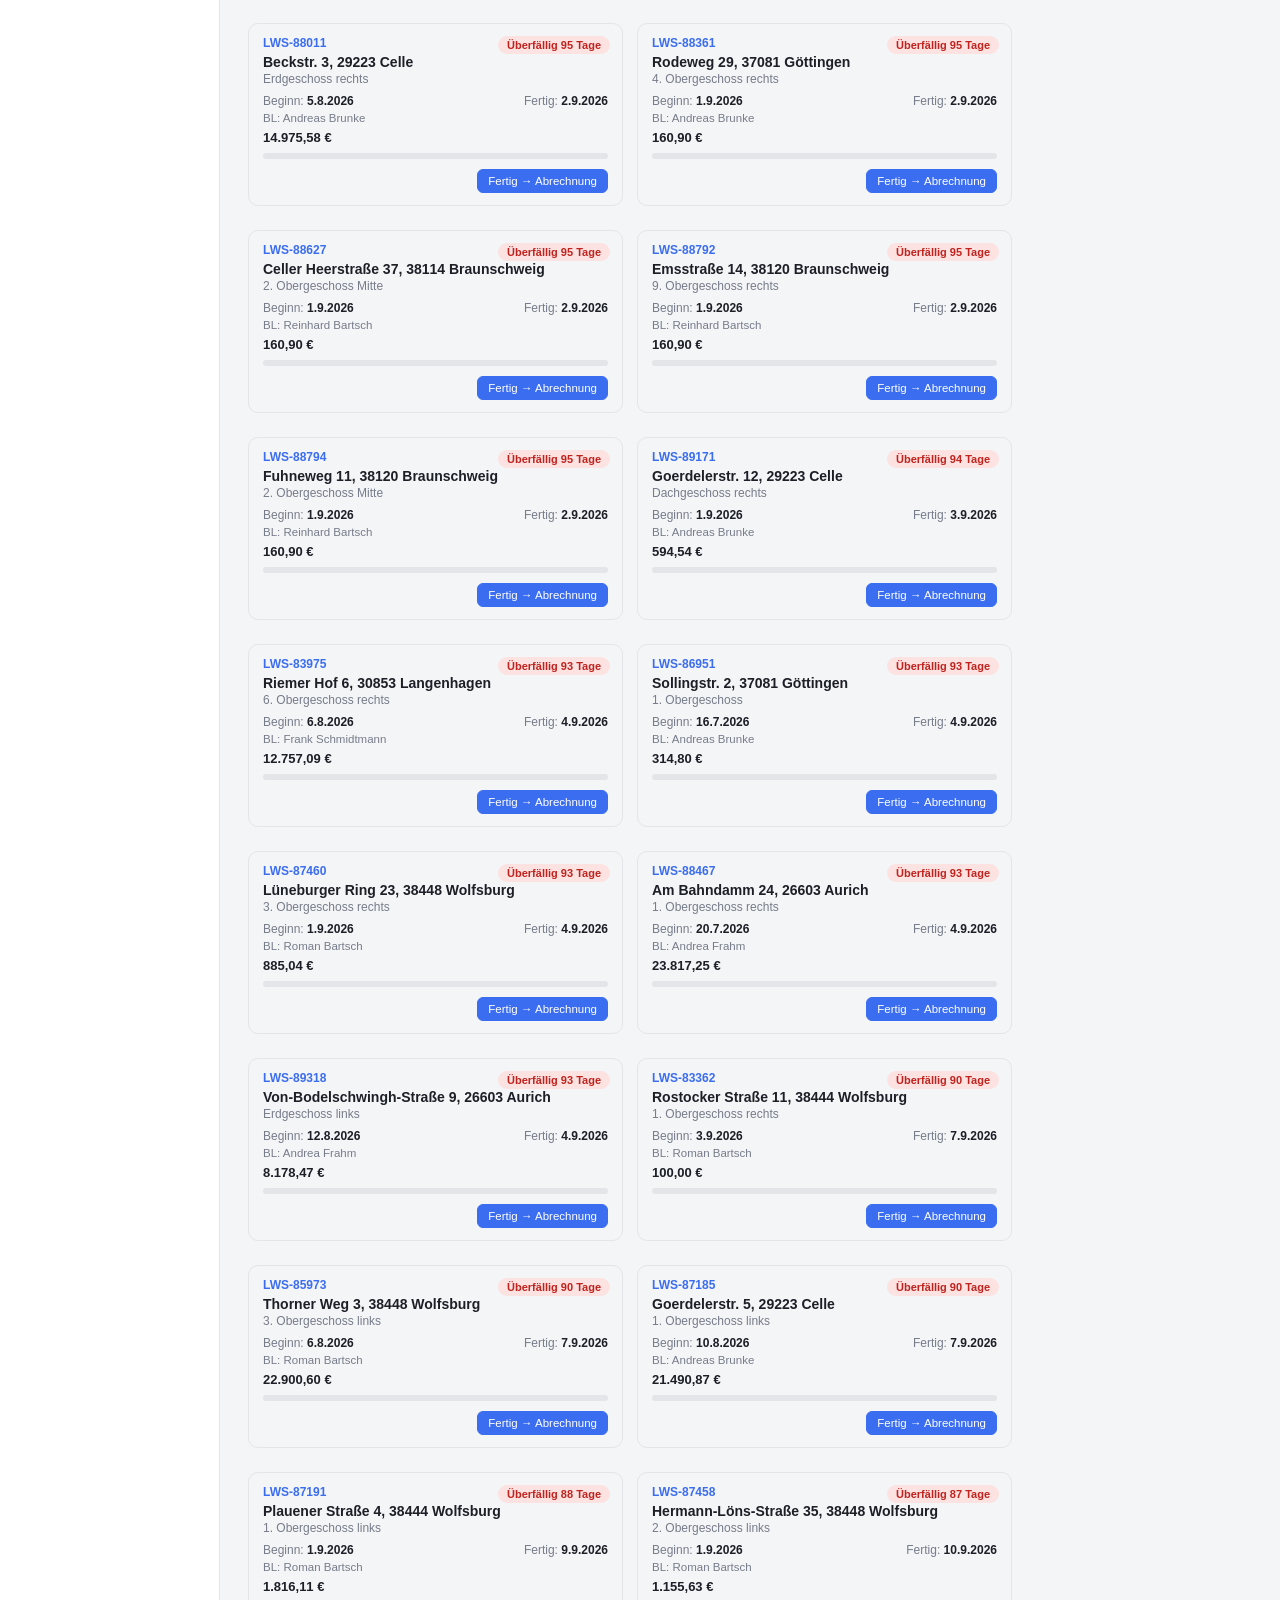
==== commit d6db3ed4: "Fix missing nav_settings i18n key (was showing literal key name) Co-Authored-By: Claude Sonnet 5 <no" ====
--- a/index.html
+++ b/index.html
@@ -27,7 +27,7 @@
     </div>
   </div>
 
-  <script src="i18n.js?v=2"></script>
+  <script src="i18n.js?v=3"></script>
   <script src="sidebar.js"></script>
   <script src="home.js?v=5"></script>
 </body>
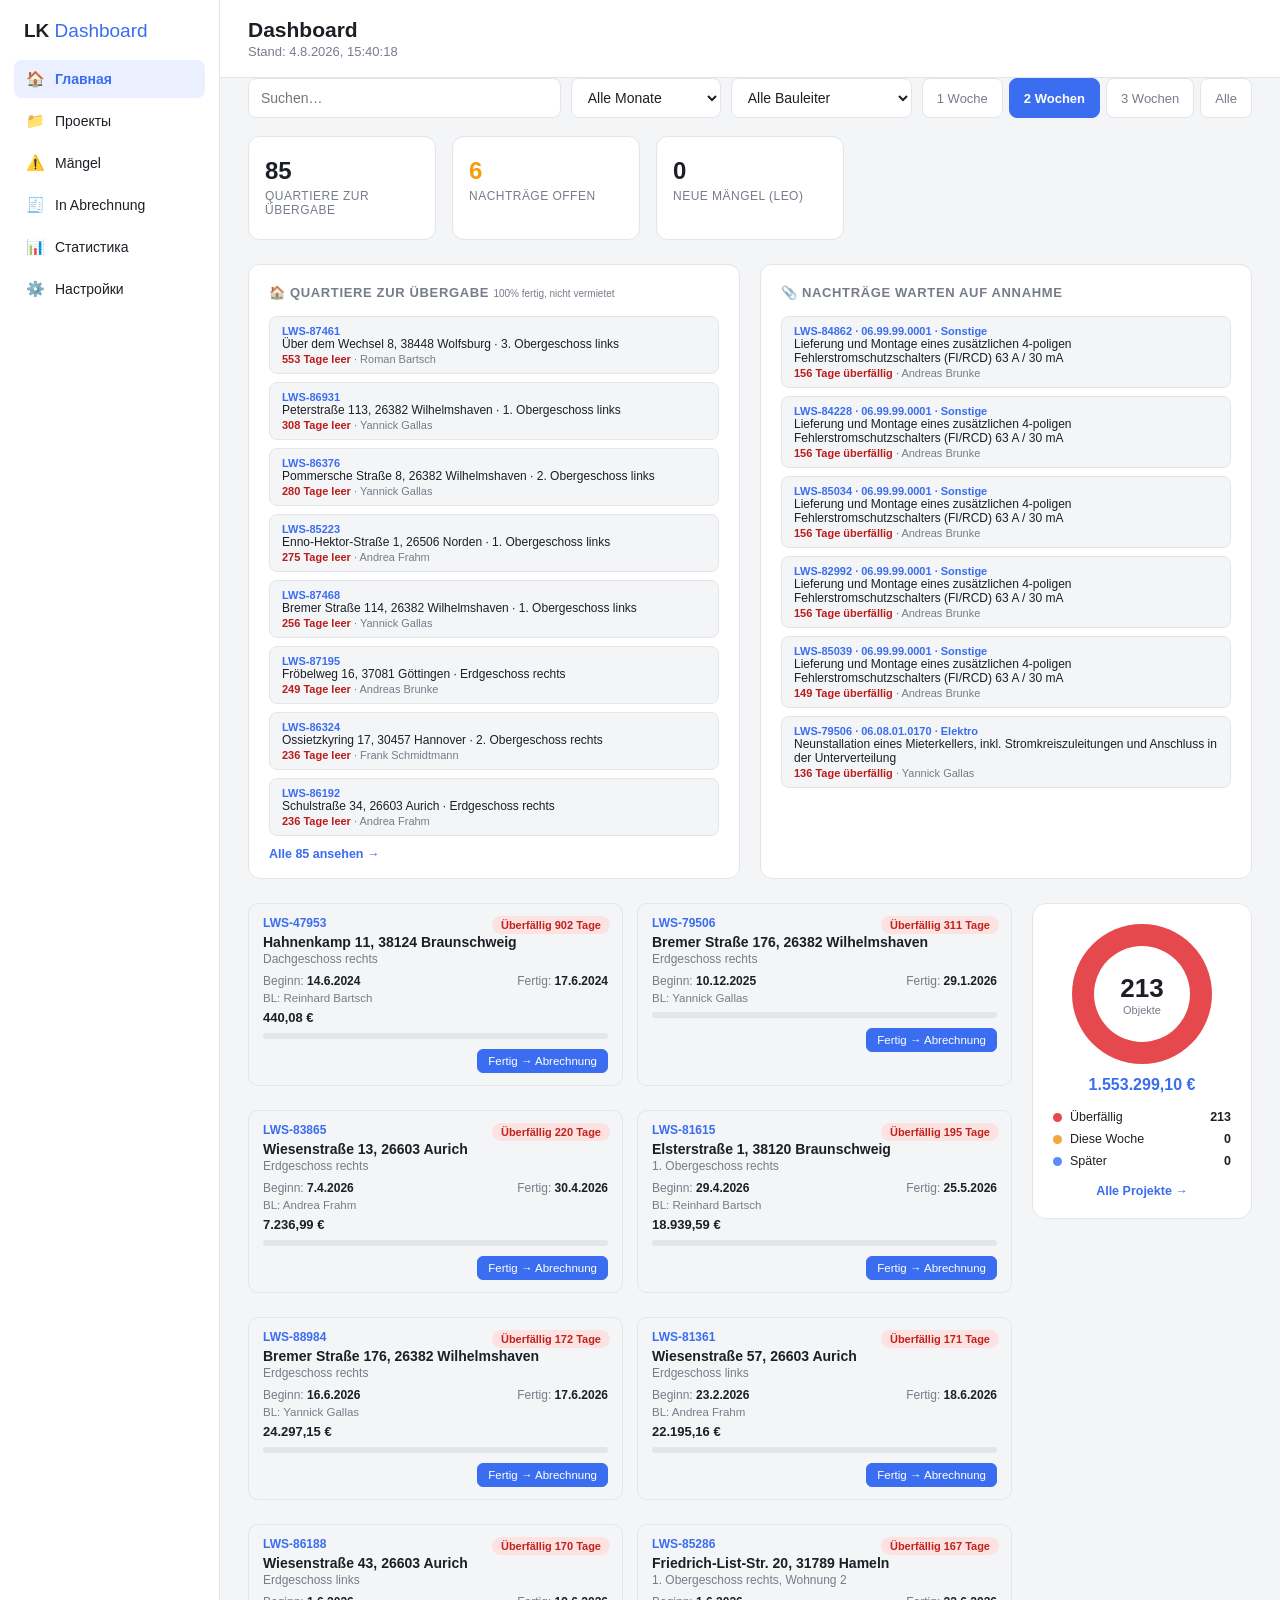
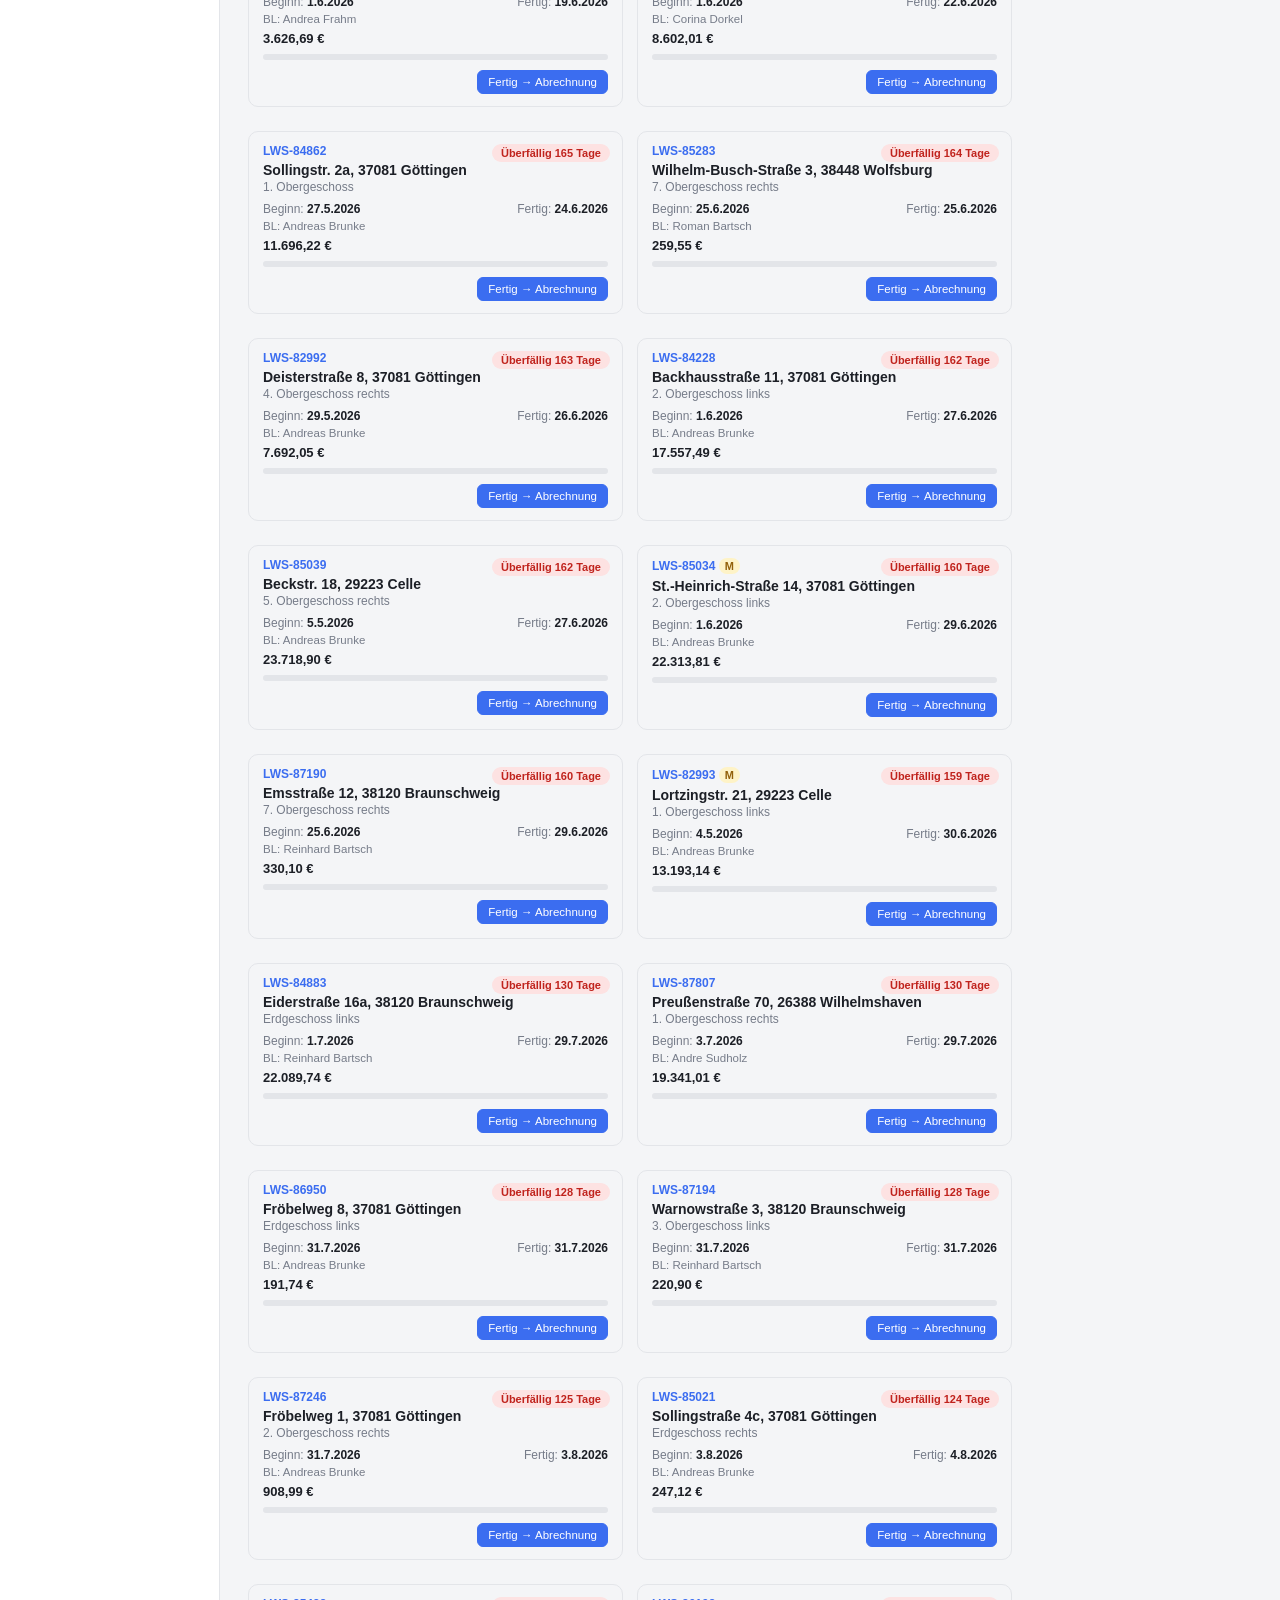
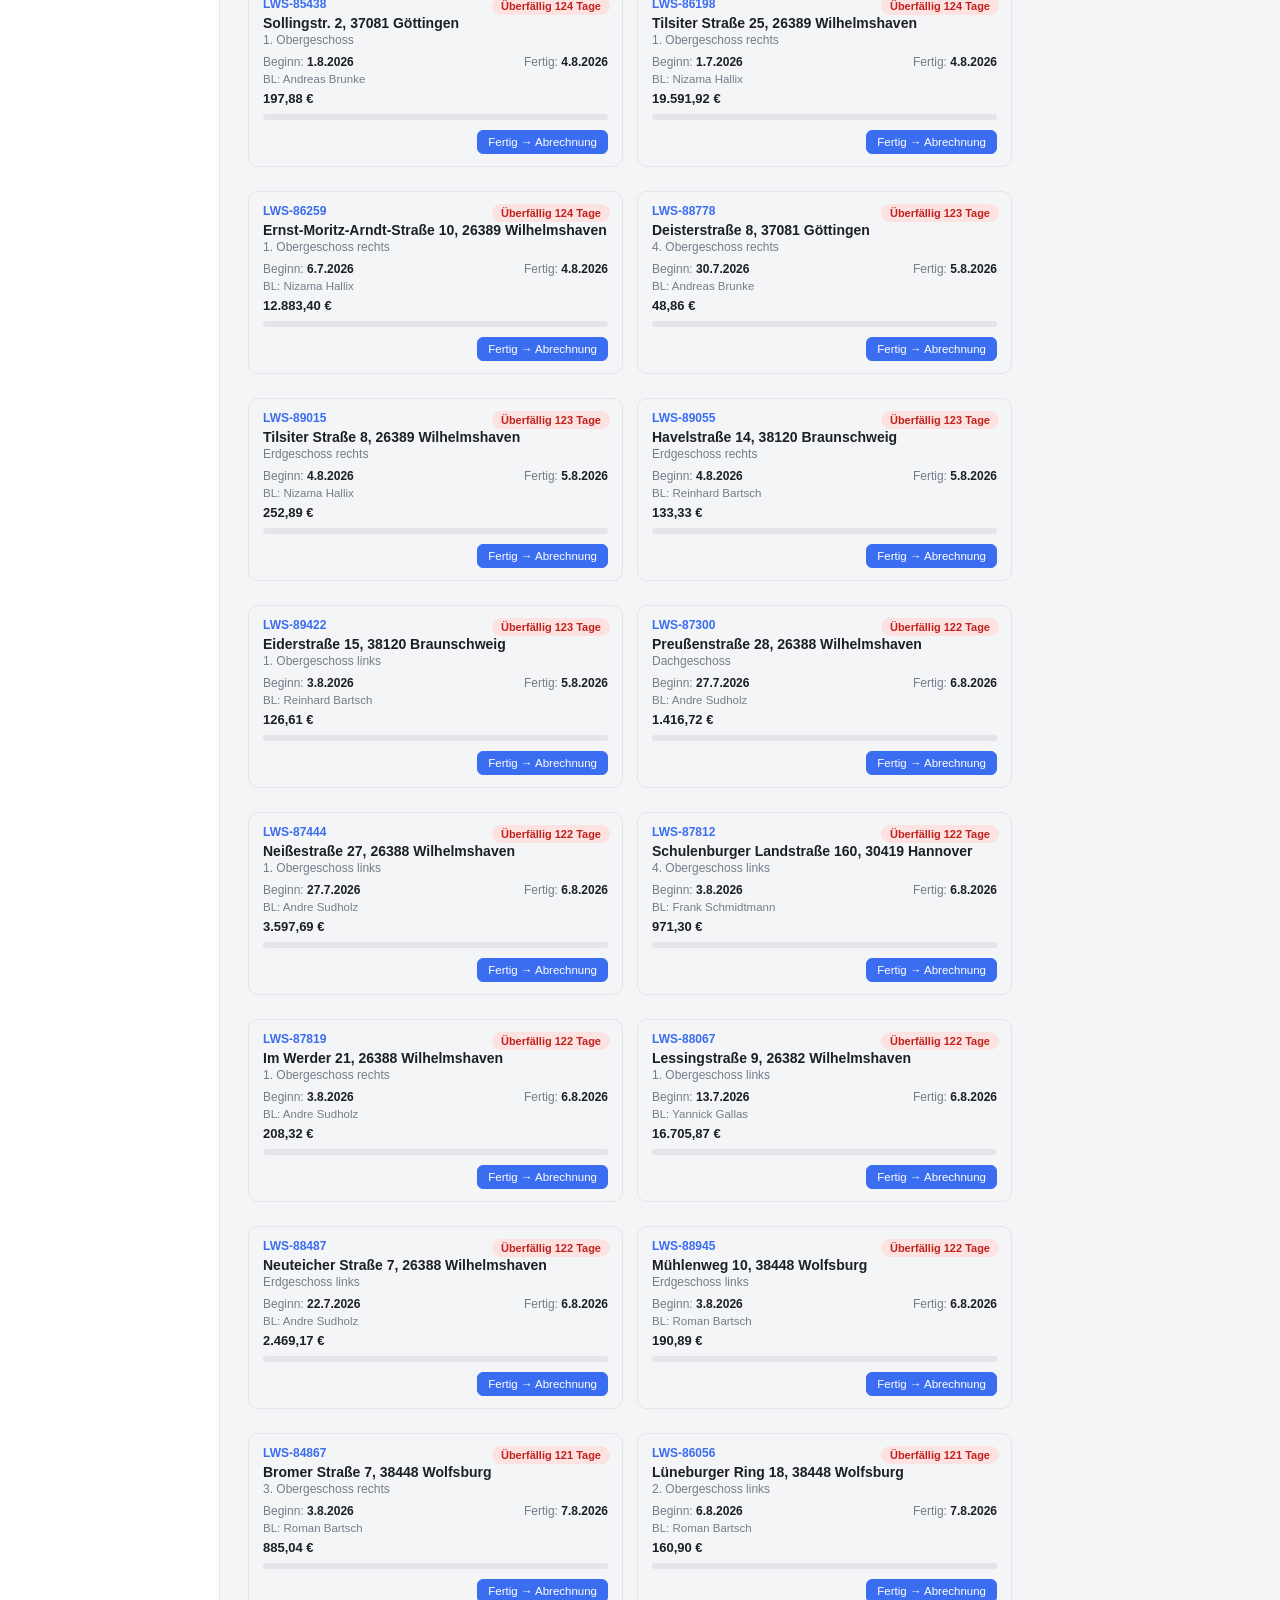
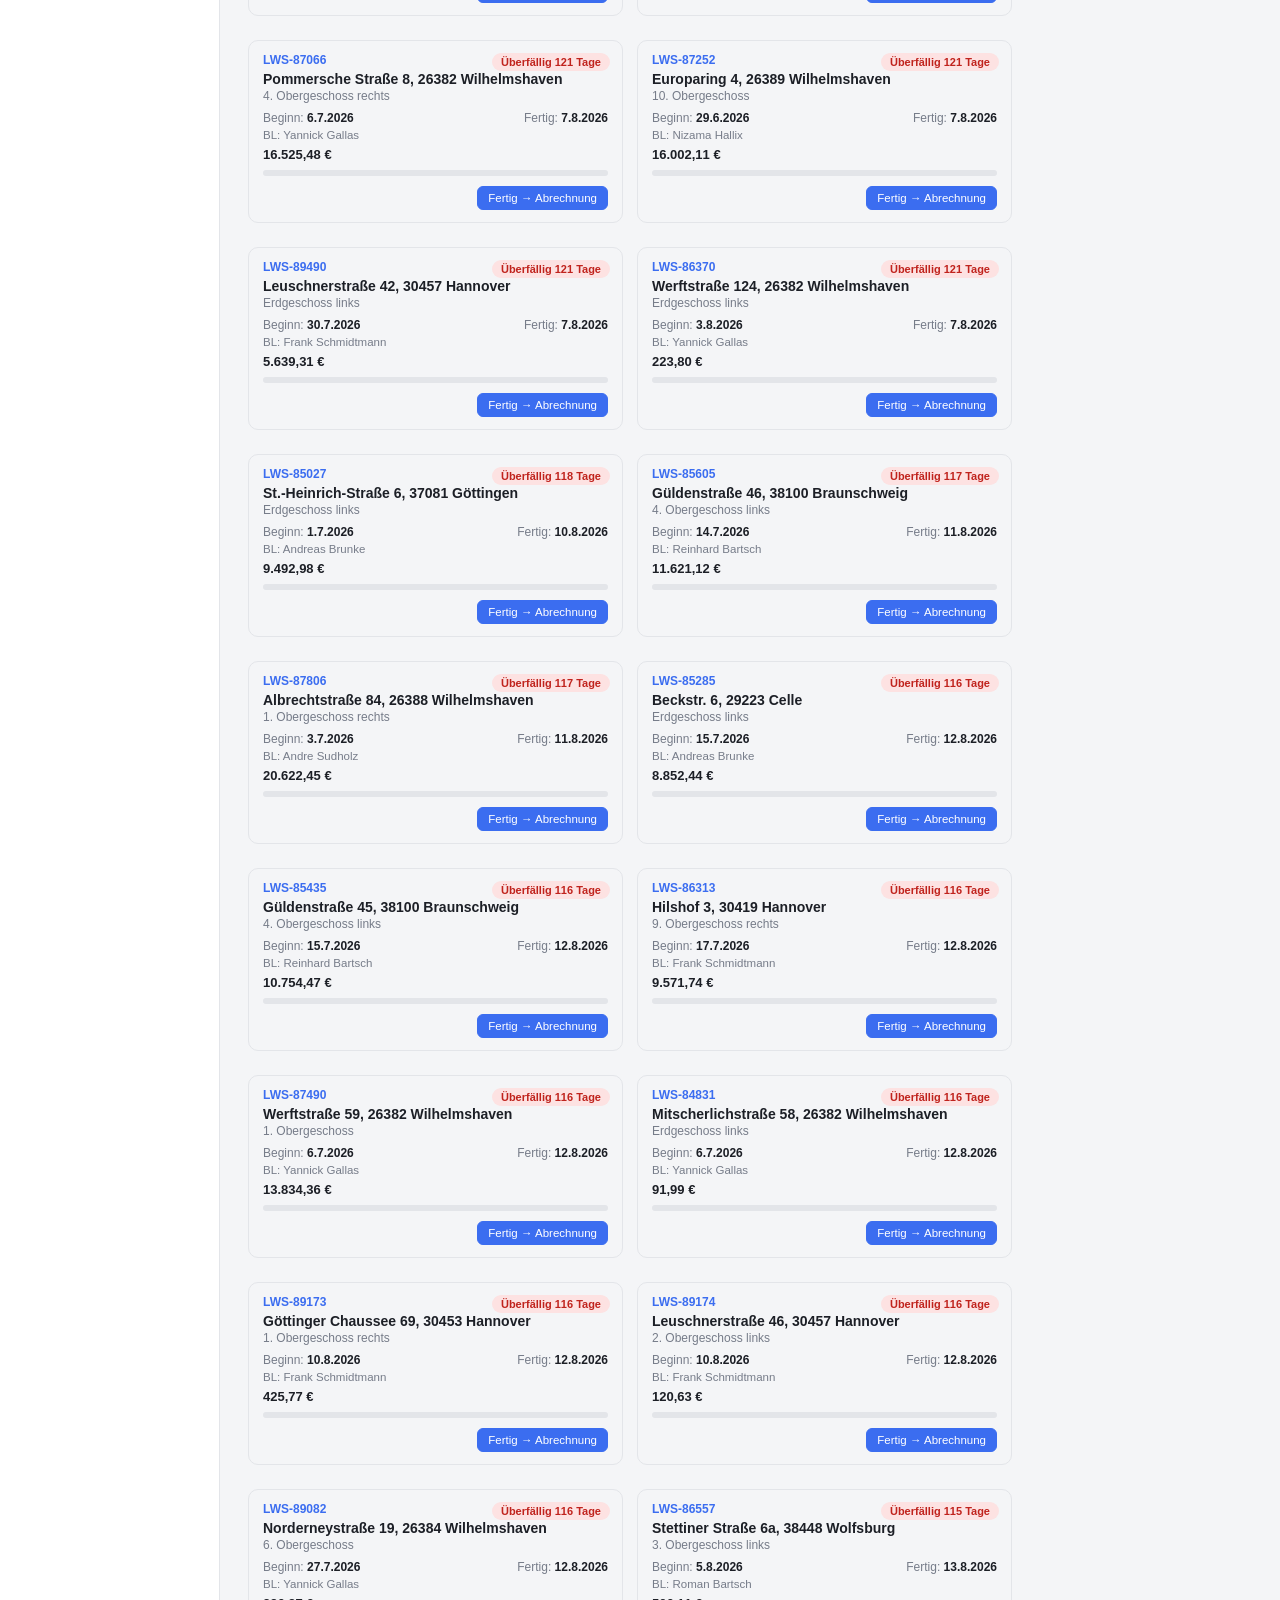
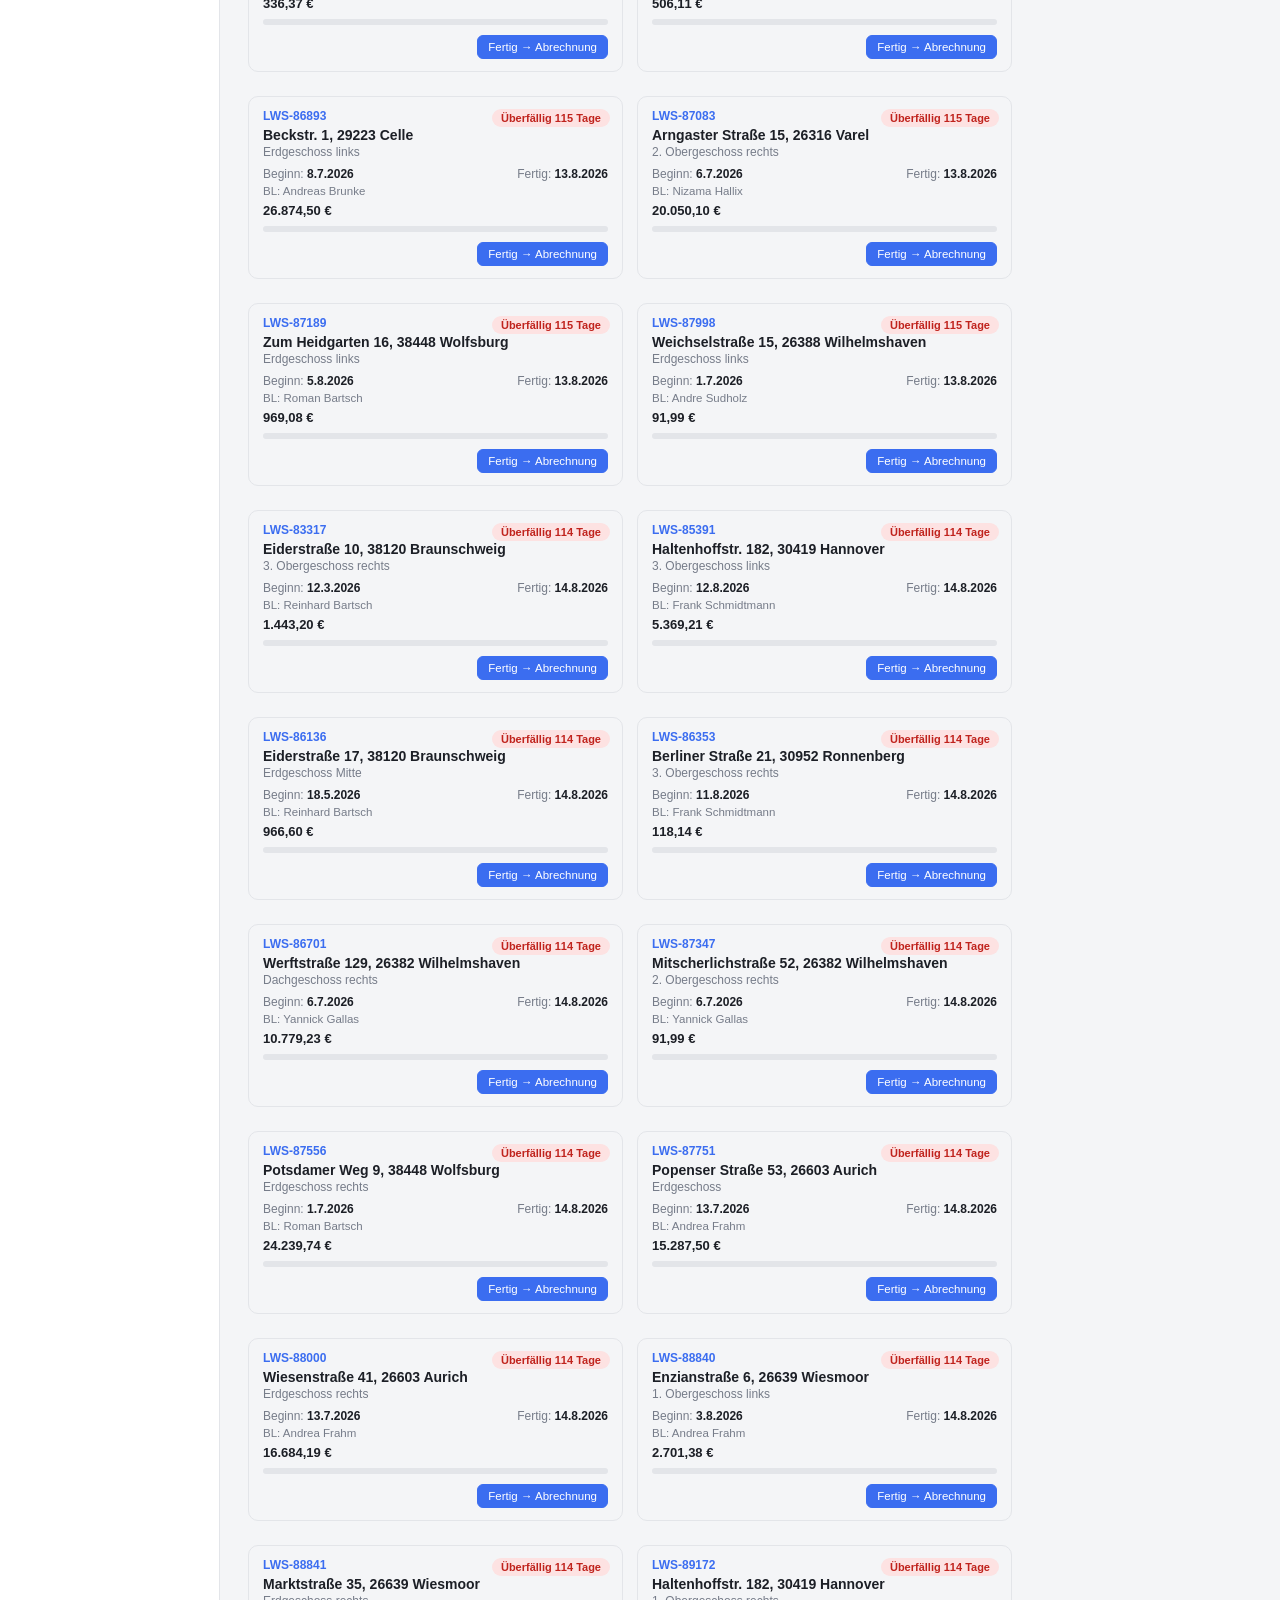
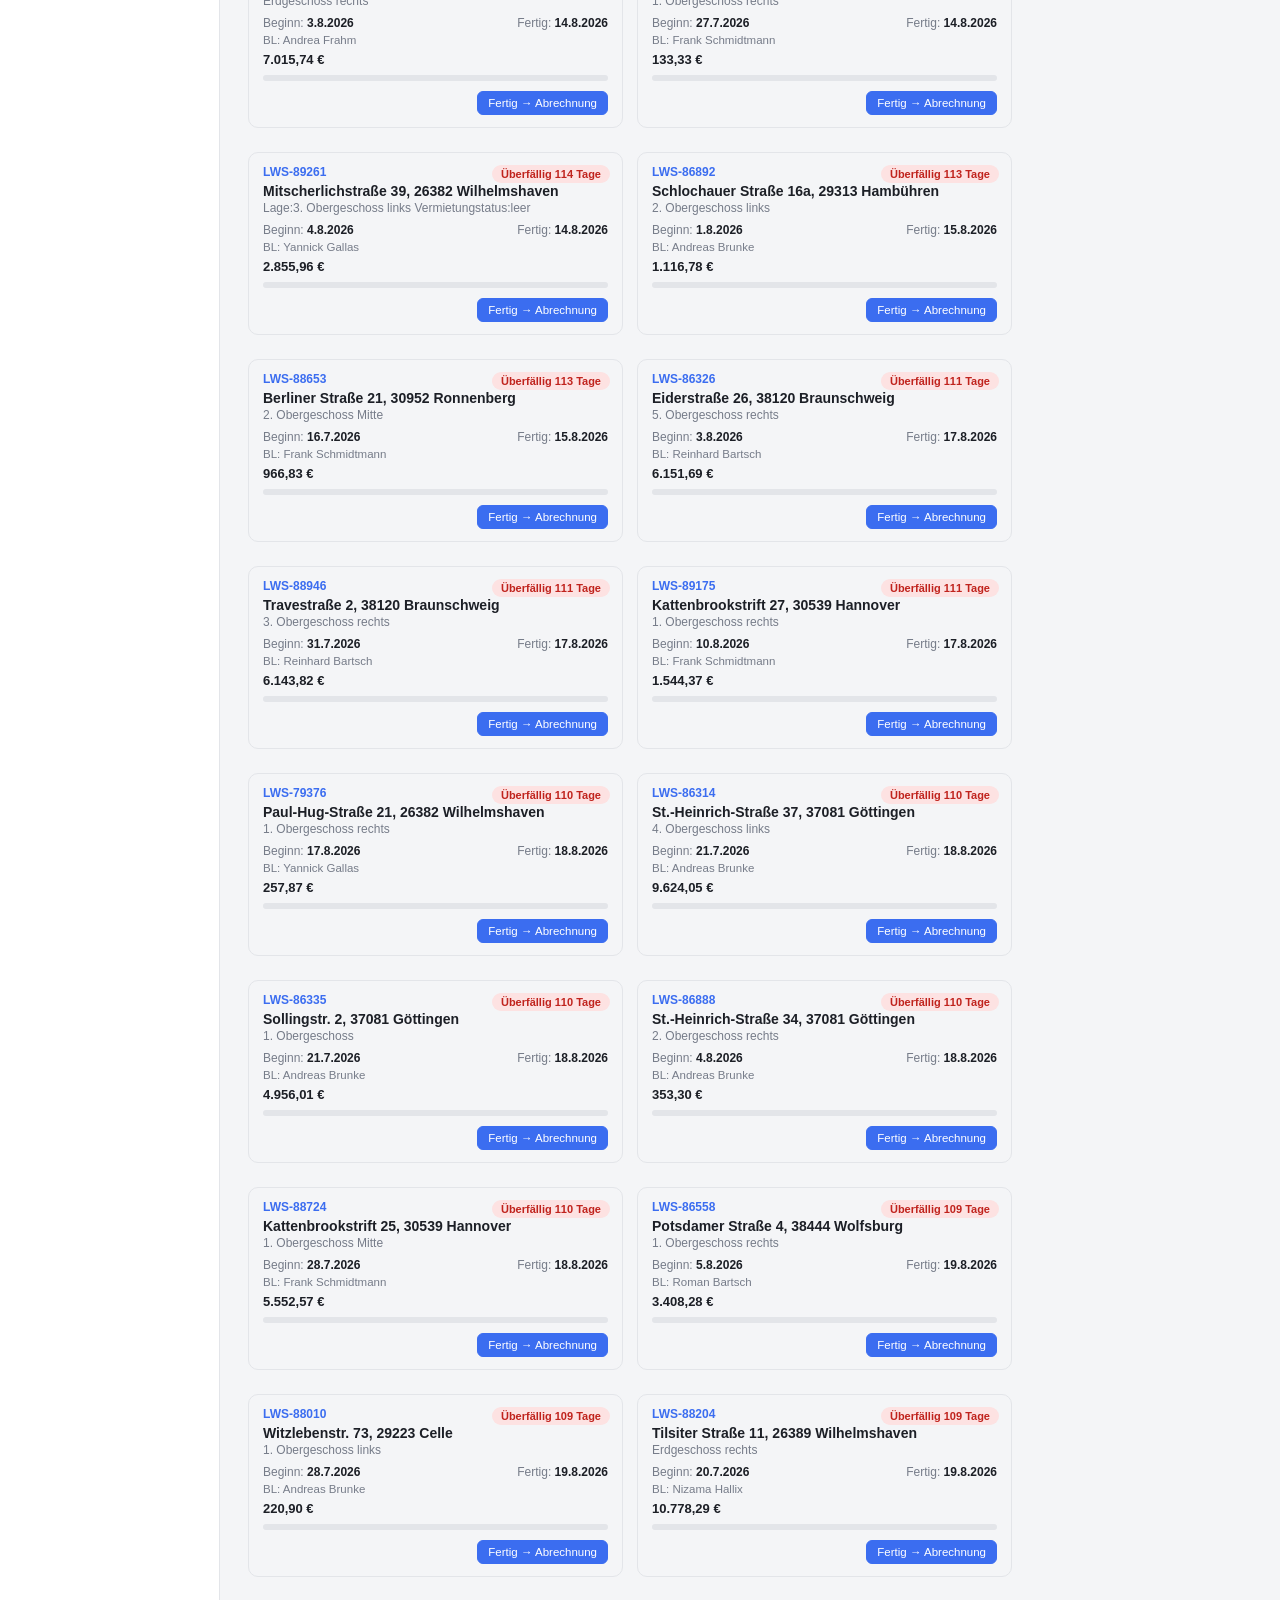
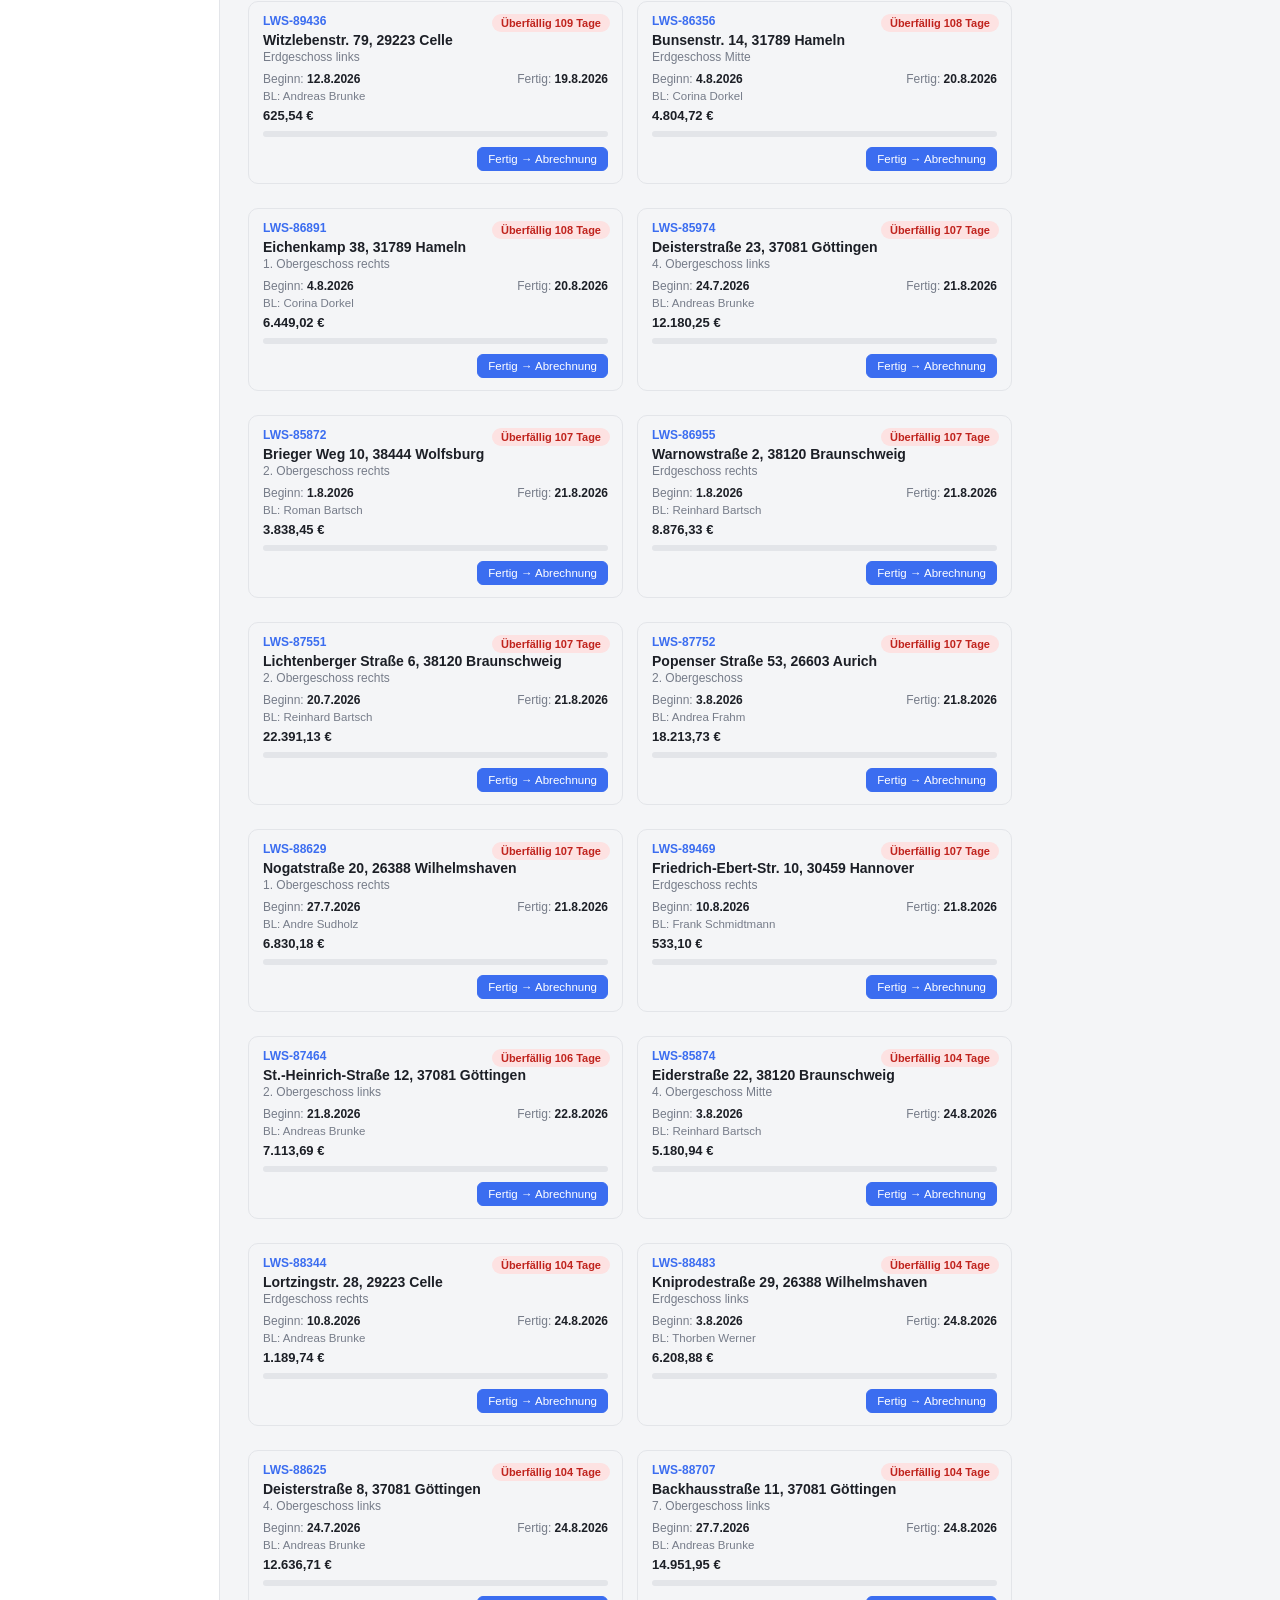
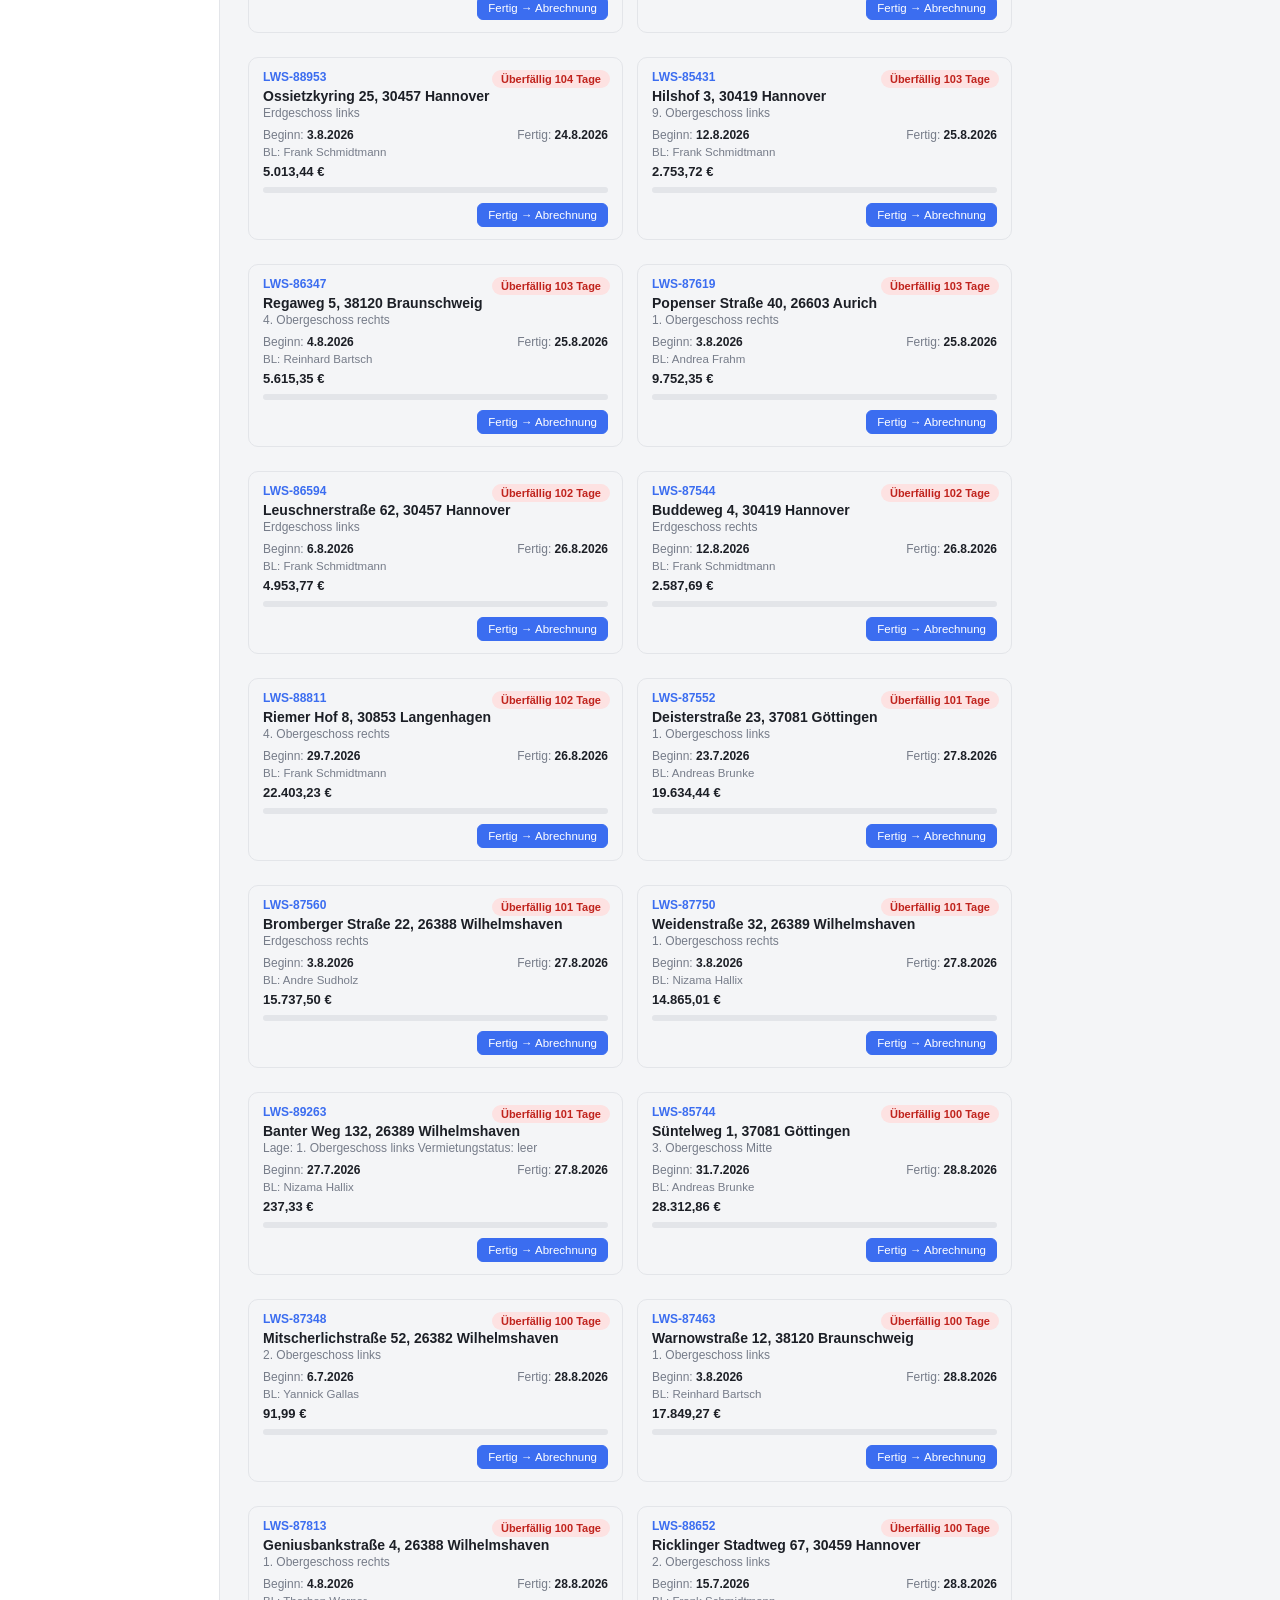
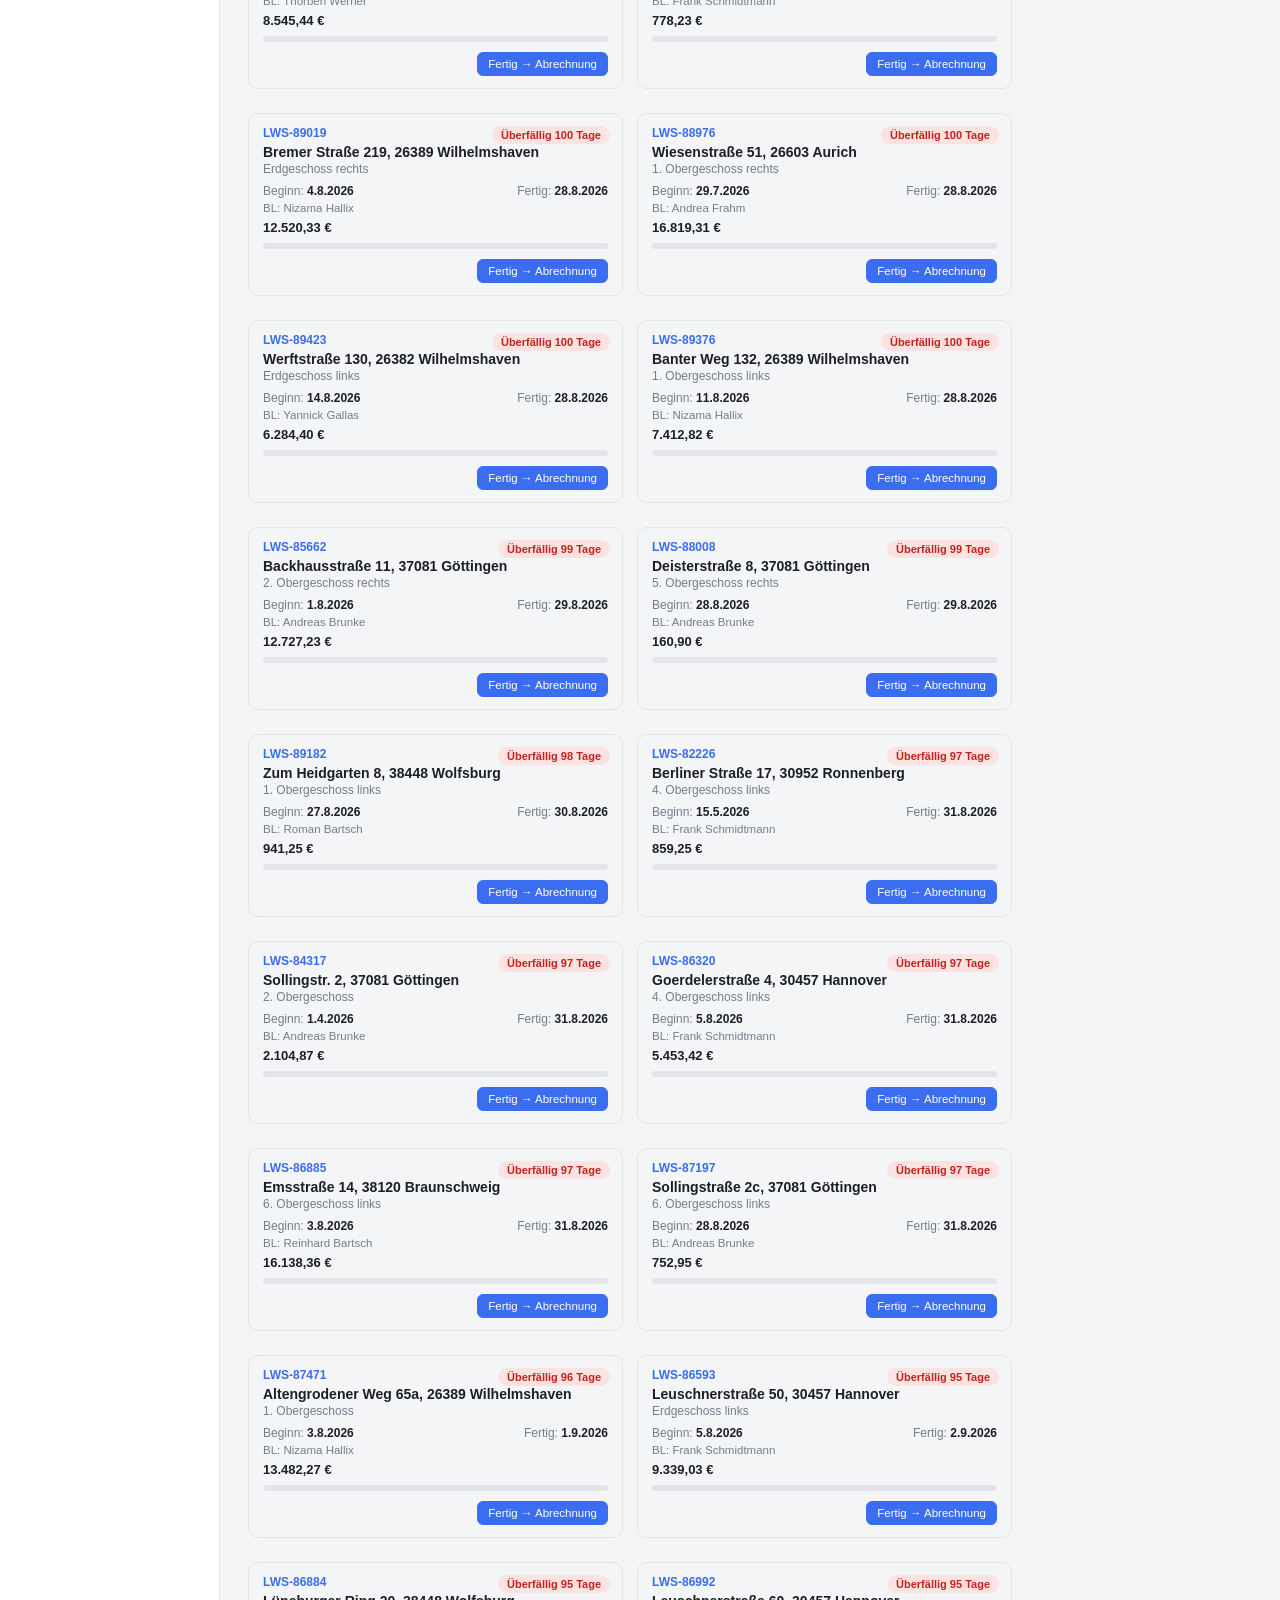
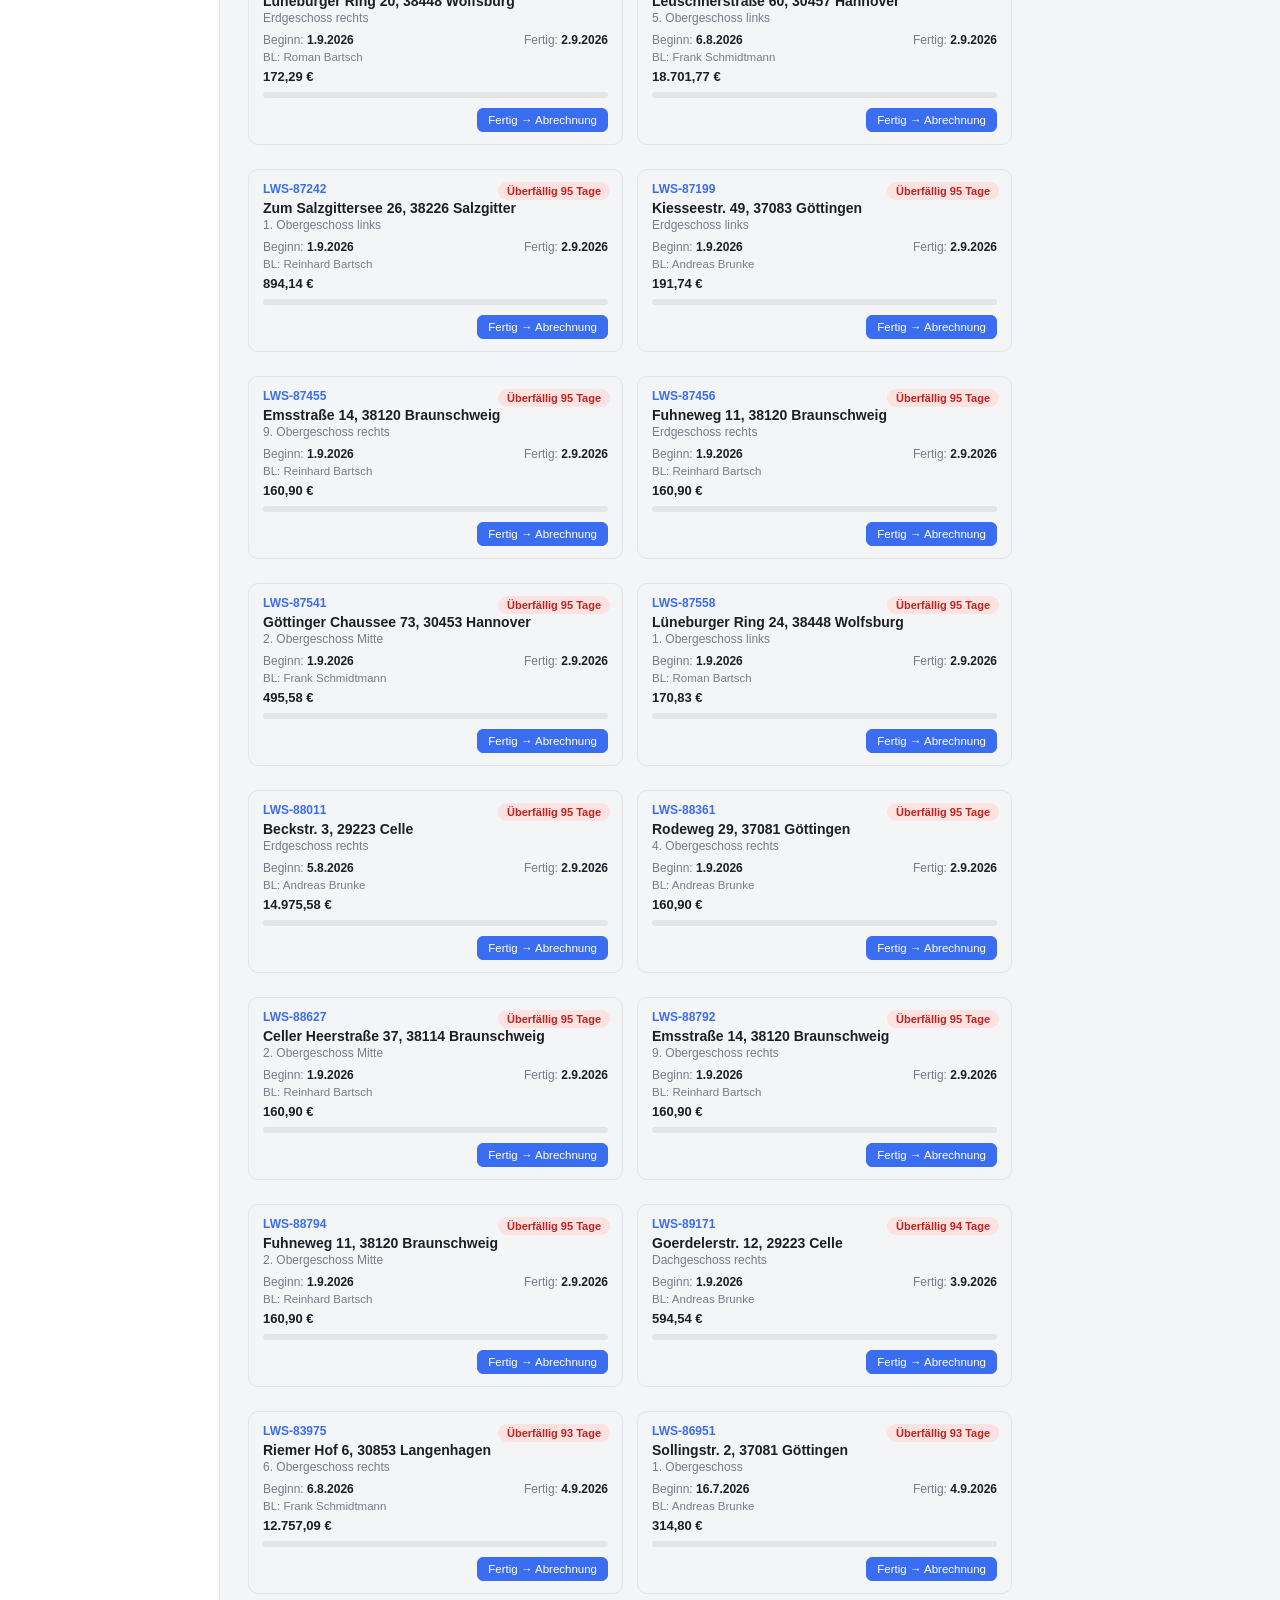
==== commit f9c39f75: "Fix workflow bot commits silently reverting concurrent pushes Root cause found the hard way: both sc" ====
--- a/index.html
+++ b/index.html
@@ -4,7 +4,7 @@
 <meta charset="UTF-8">
 <meta name="viewport" content="width=device-width, initial-scale=1.0">
 <title>Главная — LK Dashboard</title>
-<link rel="stylesheet" href="board.css?v=17">
+<link rel="stylesheet" href="board.css?v=18">
 </head>
 <body>
   <div class="app-layout">
@@ -17,7 +17,21 @@
       <div class="toolbar">
         <input type="text" id="search">
         <select id="monthFilter"></select>
+        <select id="bauleiterFilter"></select>
         <div class="horizon-group" id="horizonFilter"></div>
+      </div>
+
+      <div class="stat-kpi-row home-section" id="planerKPI"></div>
+
+      <div class="stat-grid-2 home-section">
+        <div class="stat-card">
+          <div class="stat-card-title">🏠 Quartiere zur Übergabe <span class="chart-hint">100% fertig, nicht vermietet</span></div>
+          <div id="planerHandover"></div>
+        </div>
+        <div class="stat-card">
+          <div class="stat-card-title">📎 Nachträge warten auf Annahme</div>
+          <div id="planerNachtrag"></div>
+        </div>
       </div>
 
       <div class="home-layout">
@@ -27,8 +41,8 @@
     </div>
   </div>
 
-  <script src="i18n.js?v=3"></script>
+  <script src="i18n.js?v=2"></script>
   <script src="sidebar.js"></script>
-  <script src="home.js?v=5"></script>
+  <script src="home.js?v=6"></script>
 </body>
 </html>
--- a/board.css
+++ b/board.css
@@ -196,6 +196,14 @@
 
 /* legacy stat styles removed — see bottom of file */
 
+.home-section { padding: 0 28px 24px; }
+.woche-list-col { display: flex; flex-direction: column; gap: 8px; }
+.woche-list-item { background: var(--bg); border: 1px solid var(--border); border-radius: 8px; padding: 8px 12px; font-size: 12px; margin-bottom: 8px; }
+.woche-list-item:last-child { margin-bottom: 0; }
+.woche-list-id { font-weight: 700; color: var(--accent); font-size: 11px; }
+.woche-list-addr { font-size: 12px; color: var(--text); }
+.woche-list-sub { font-size: 11px; color: var(--muted); margin-top: 2px; }
+.woche-list-red { color: #b91c1c; font-weight: 700; }
 .home-layout { display: flex; gap: 20px; padding: 0 28px 28px; align-items: flex-start; }
 .home-list { flex: 1; padding: 0; min-width: 0; }
 .ring-panel {
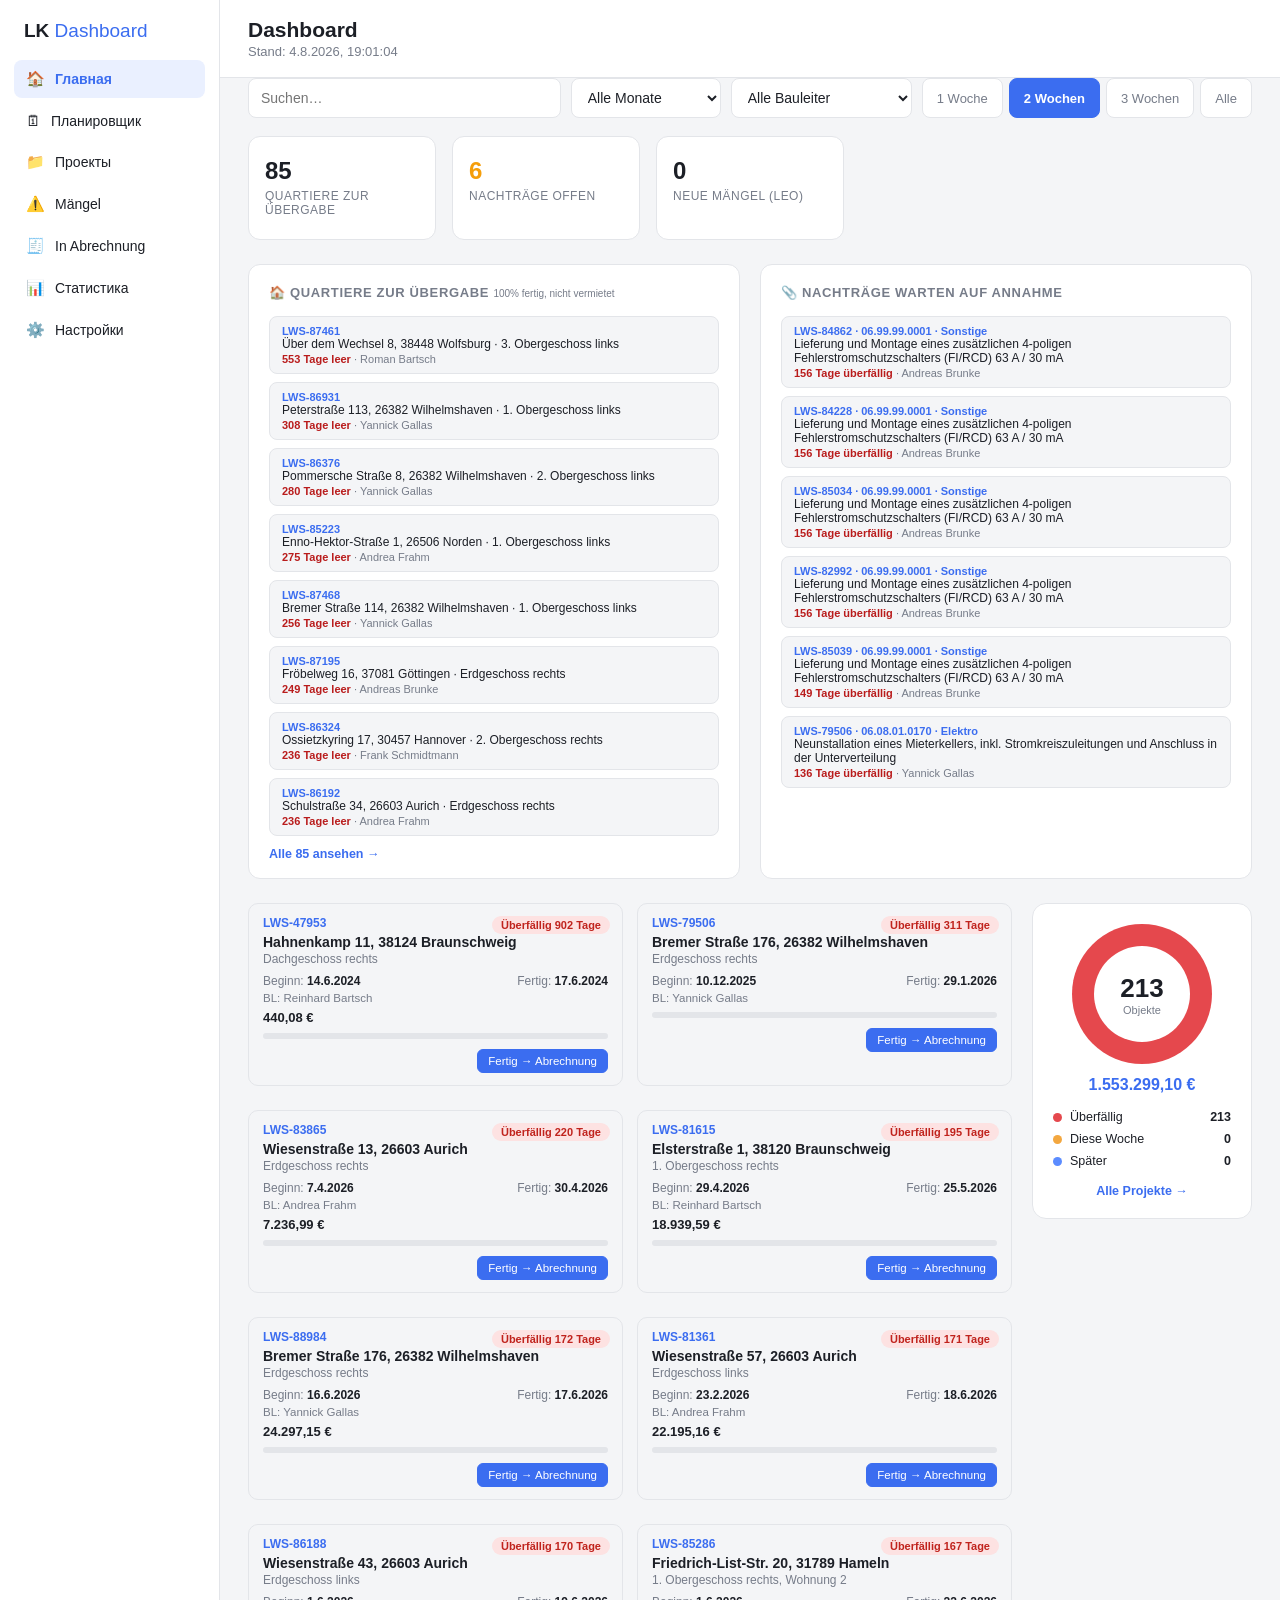
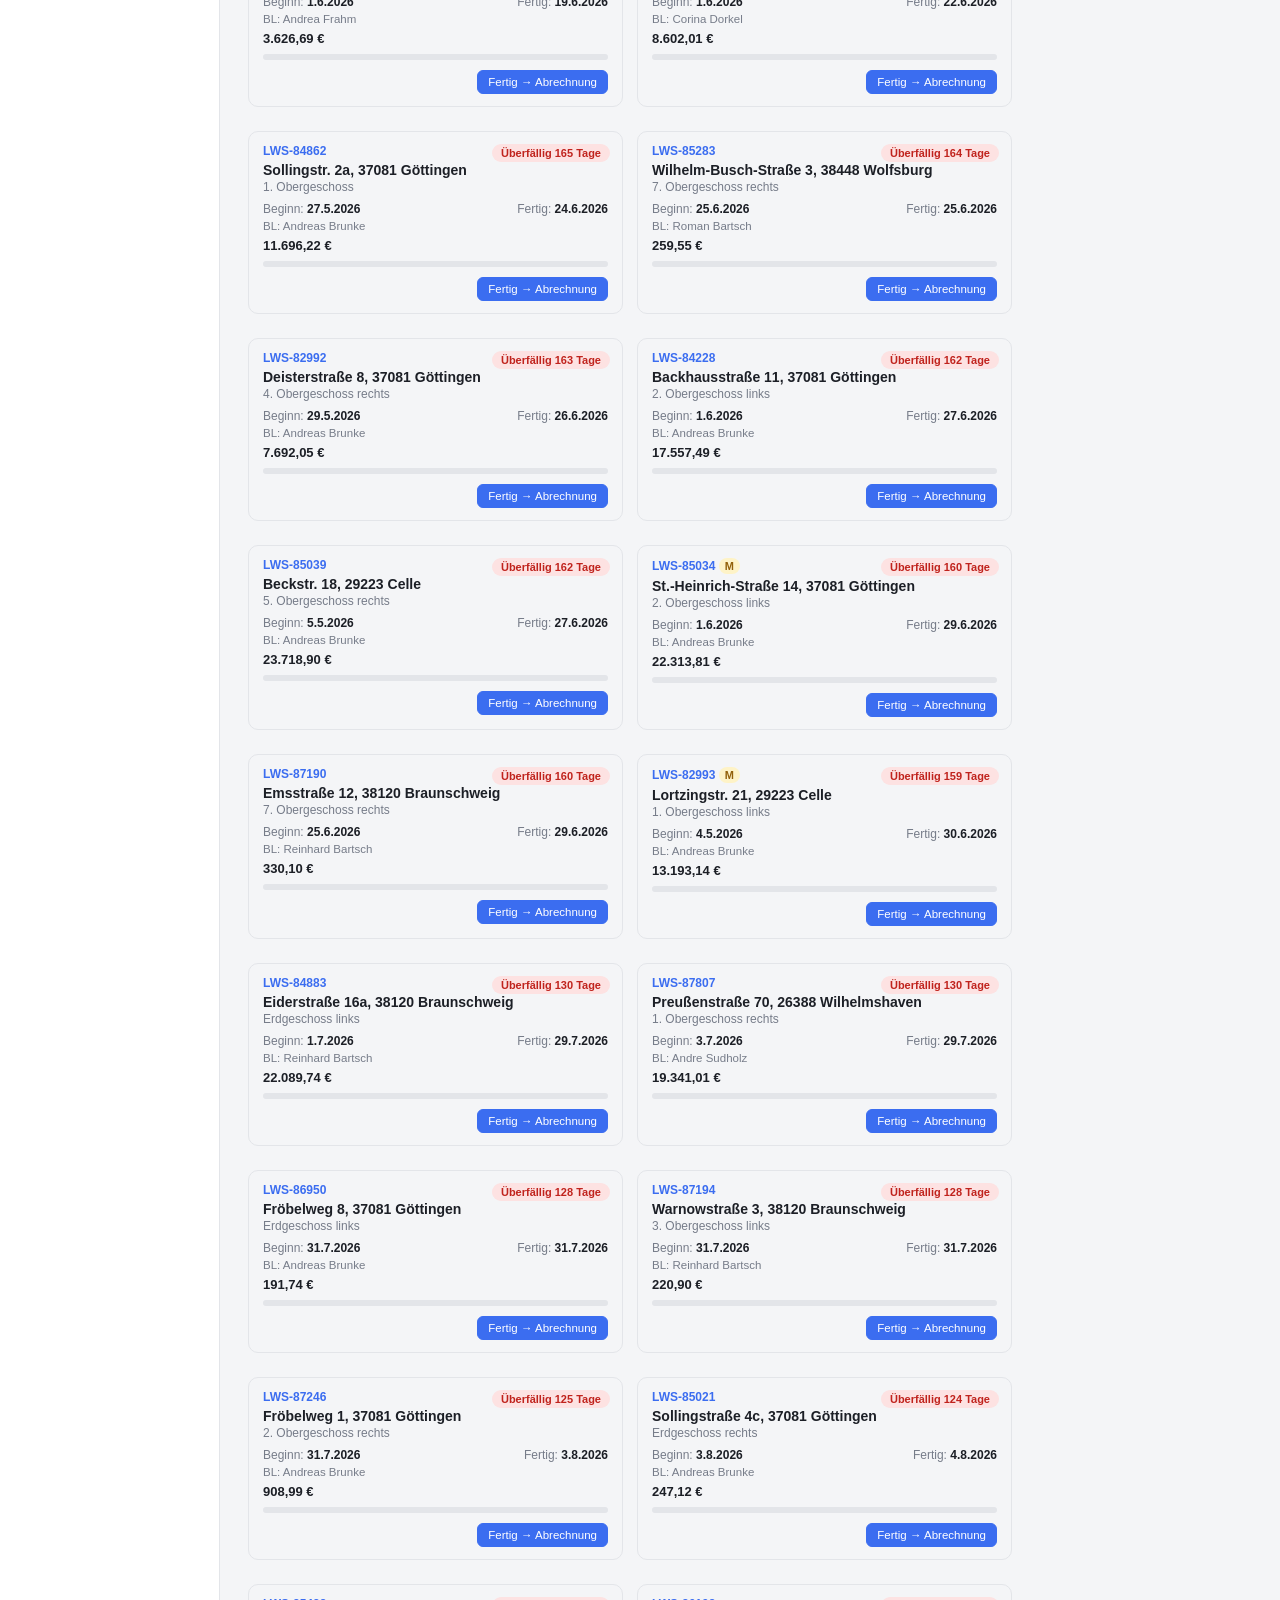
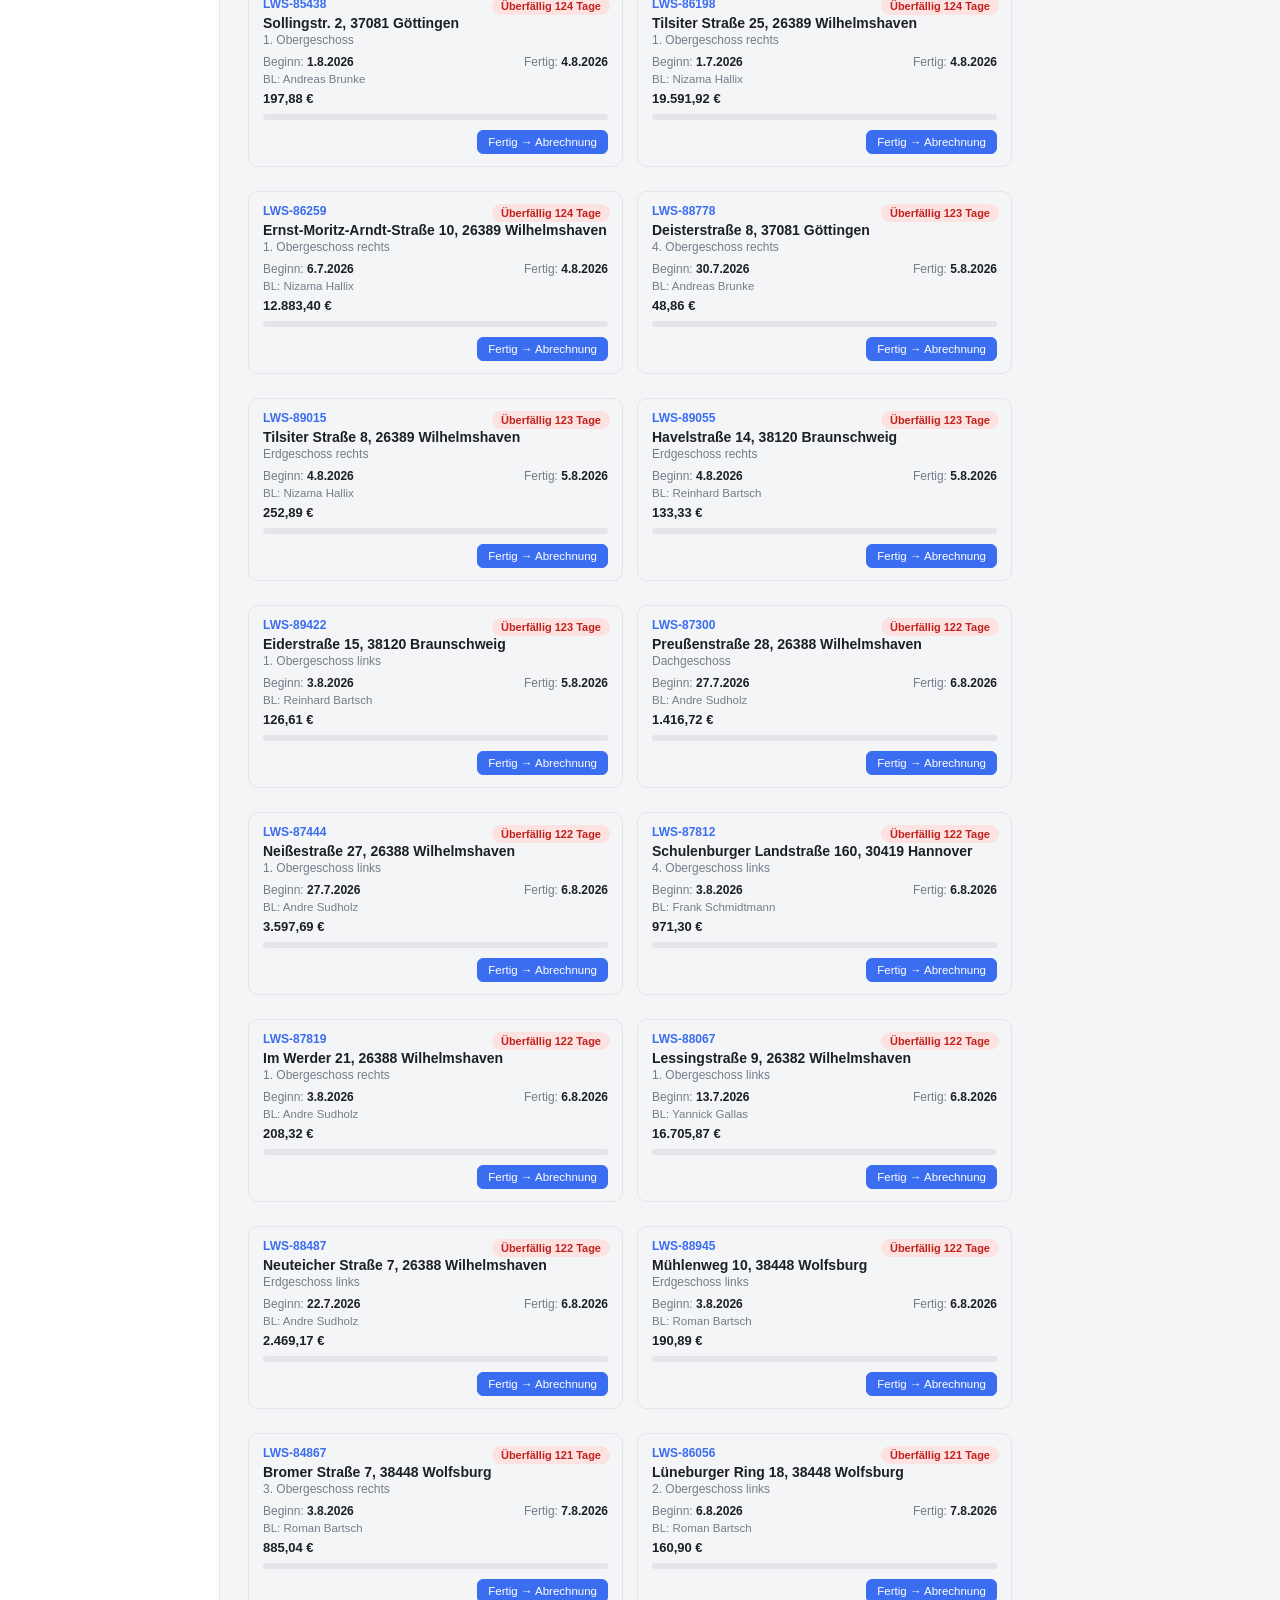
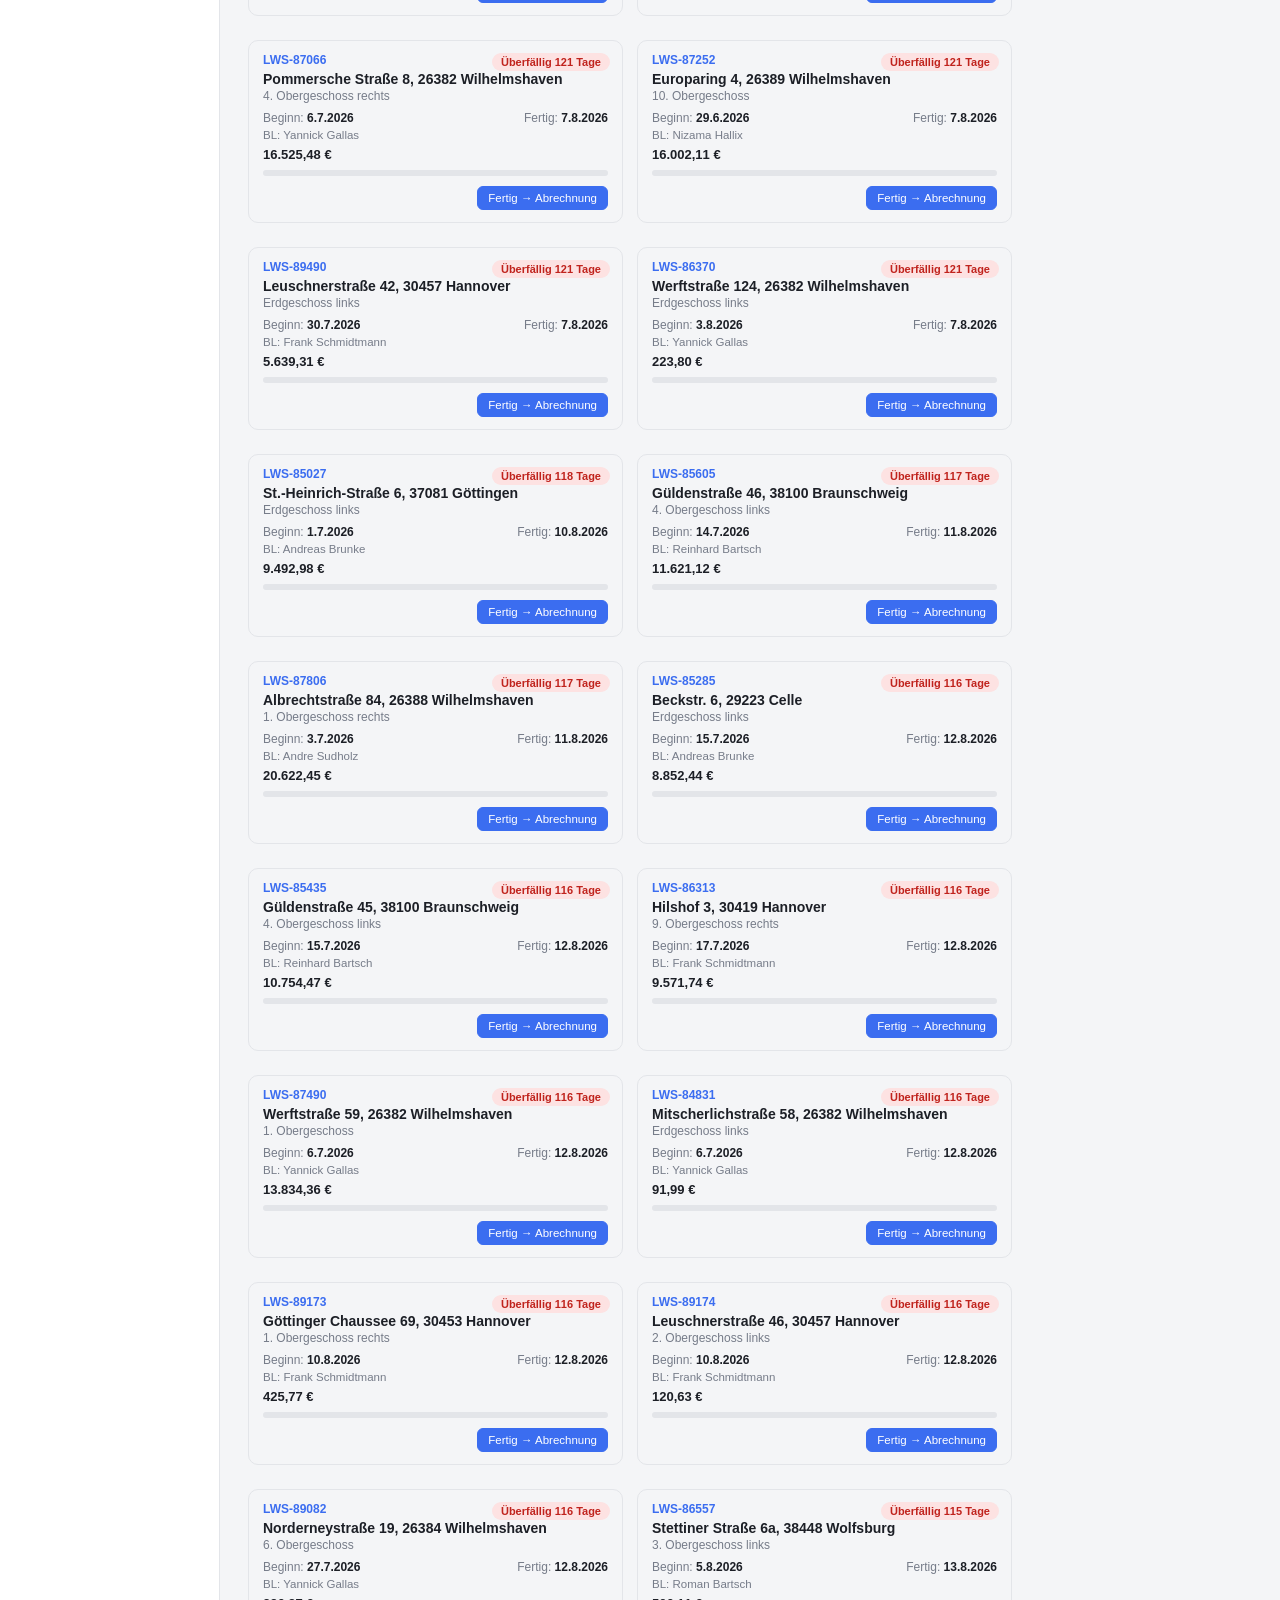
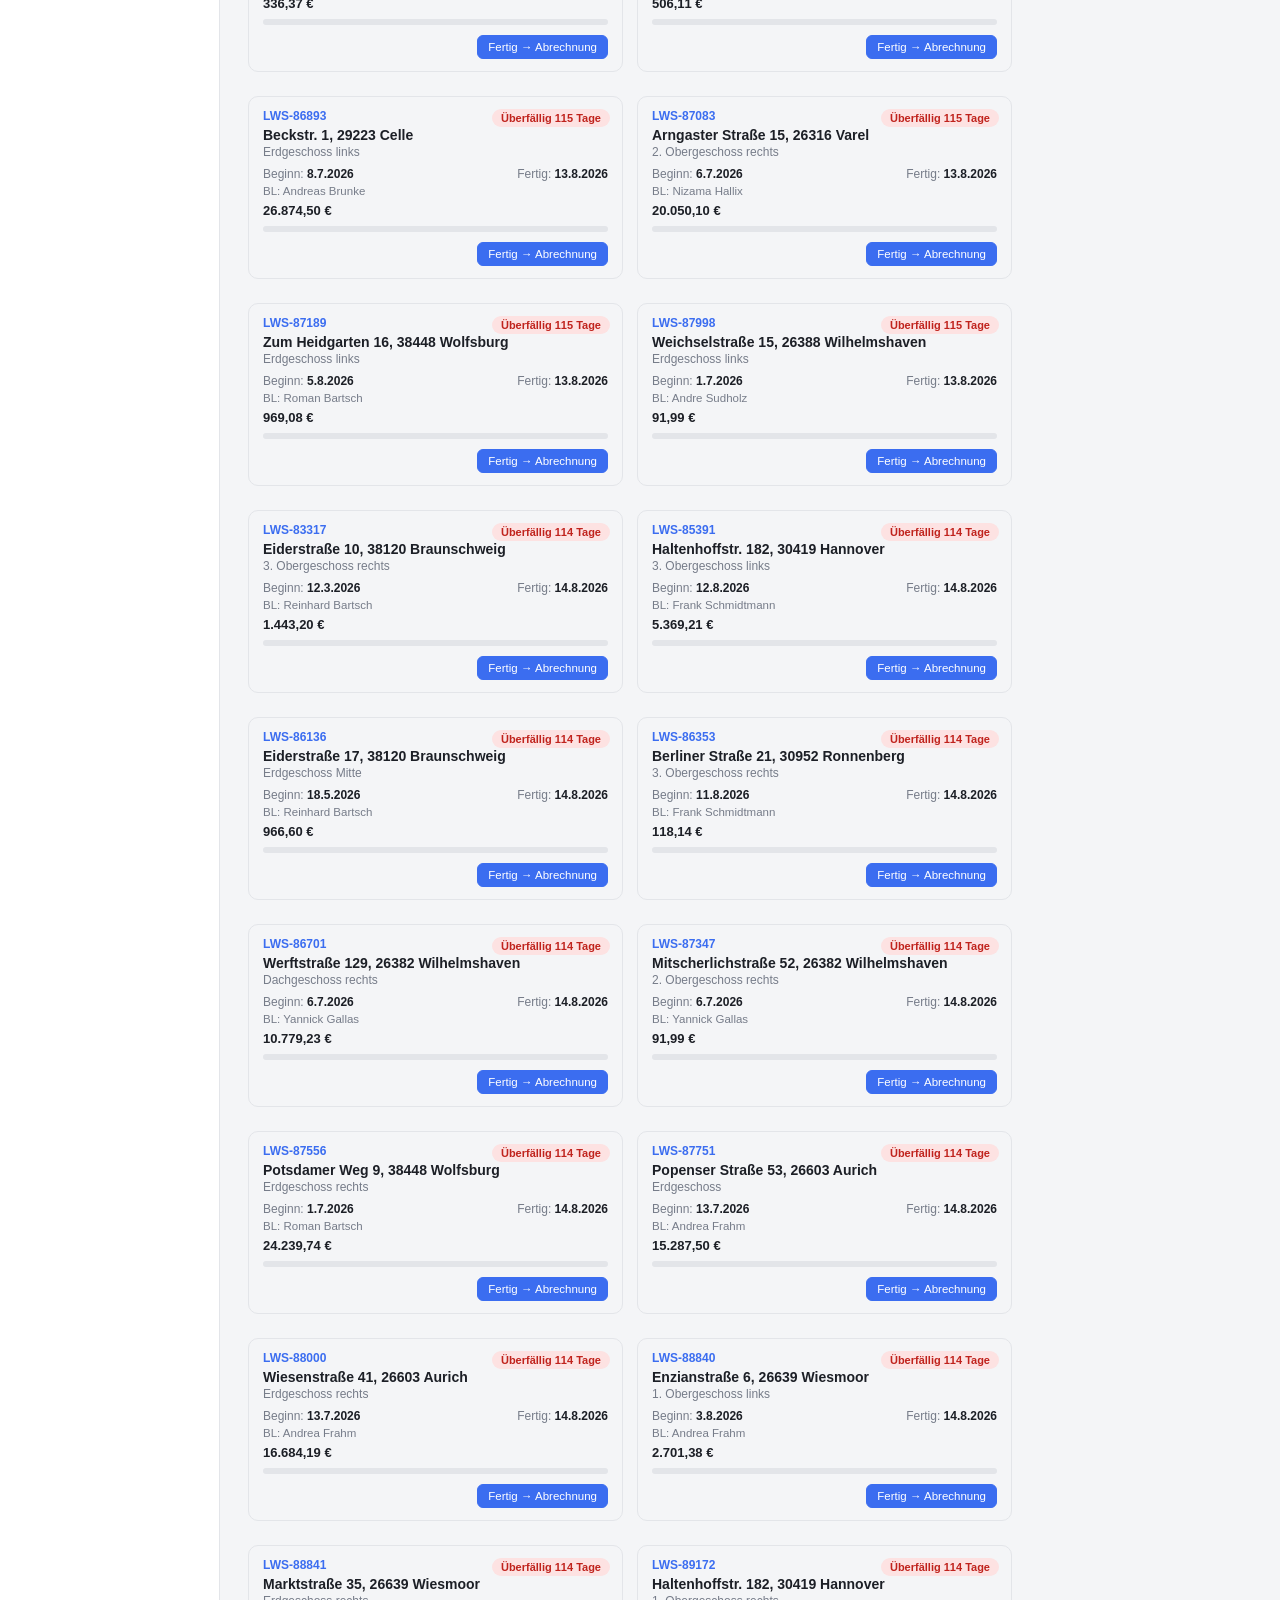
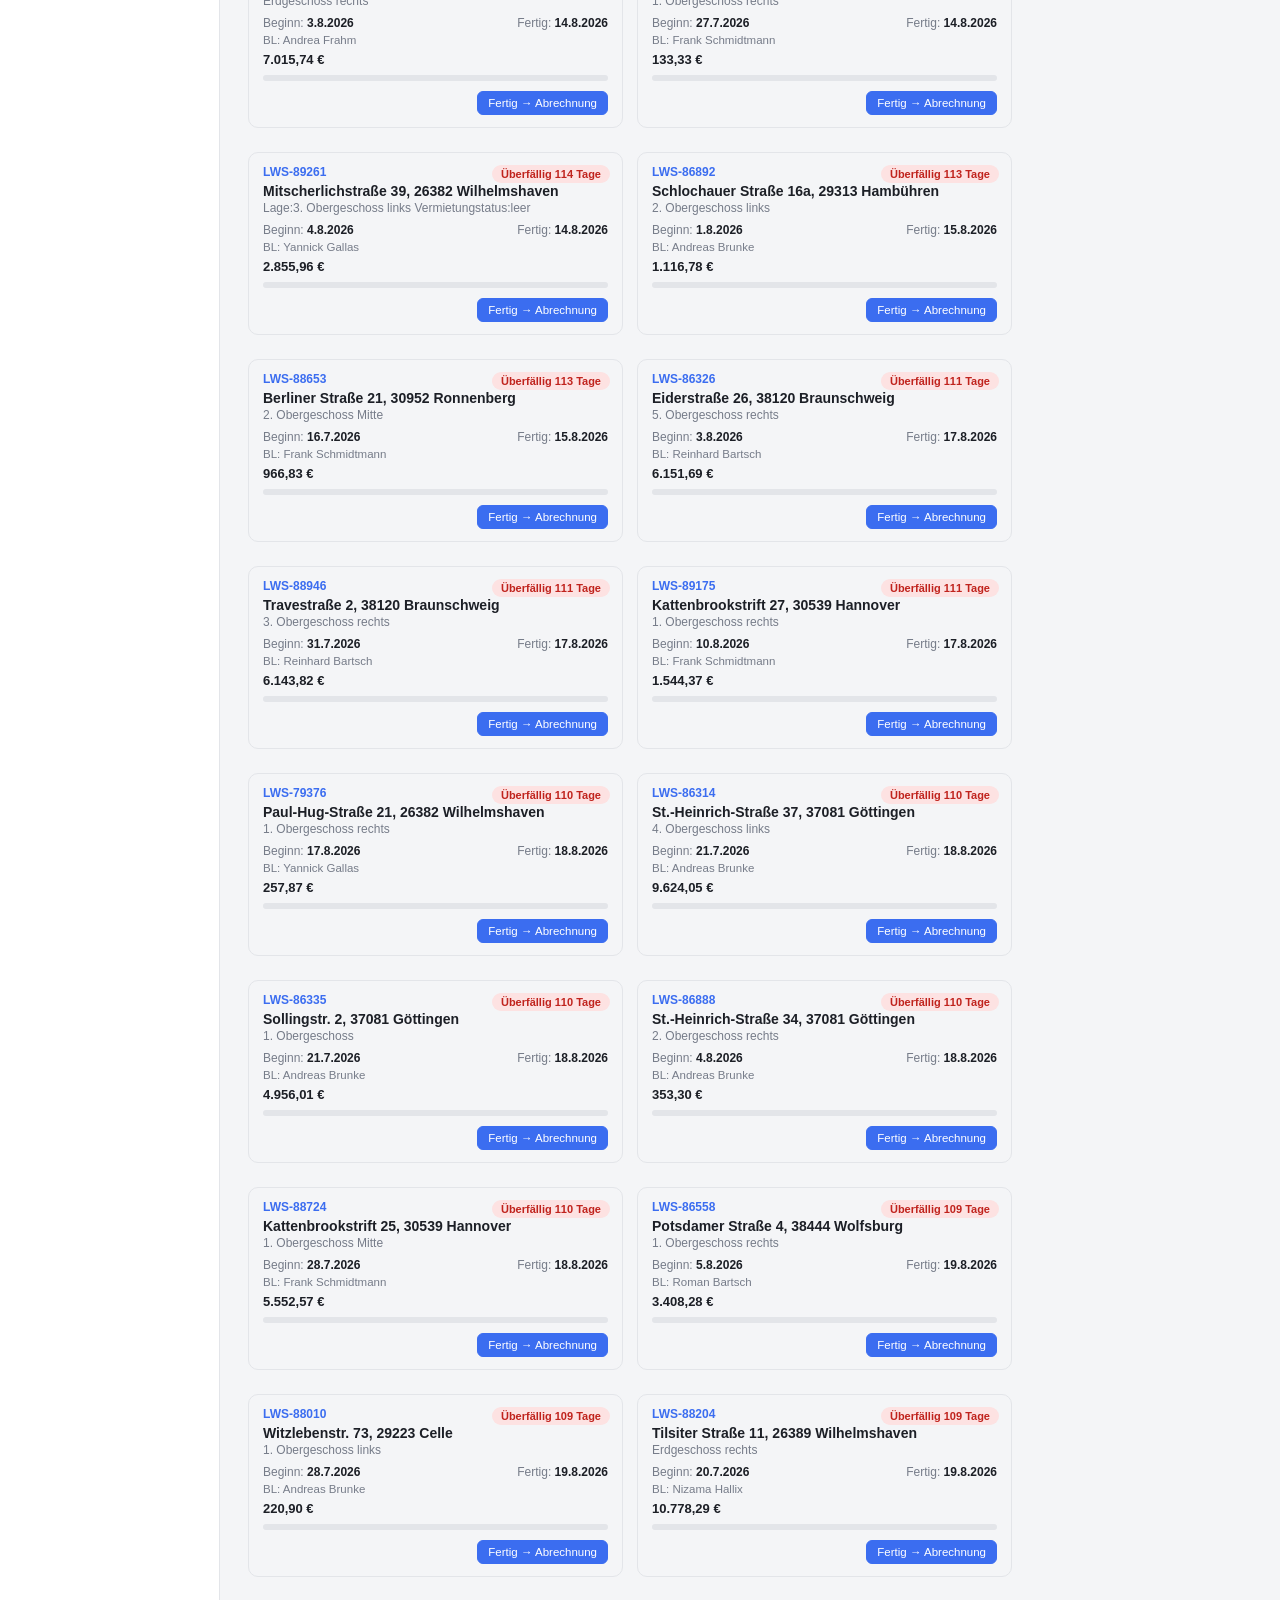
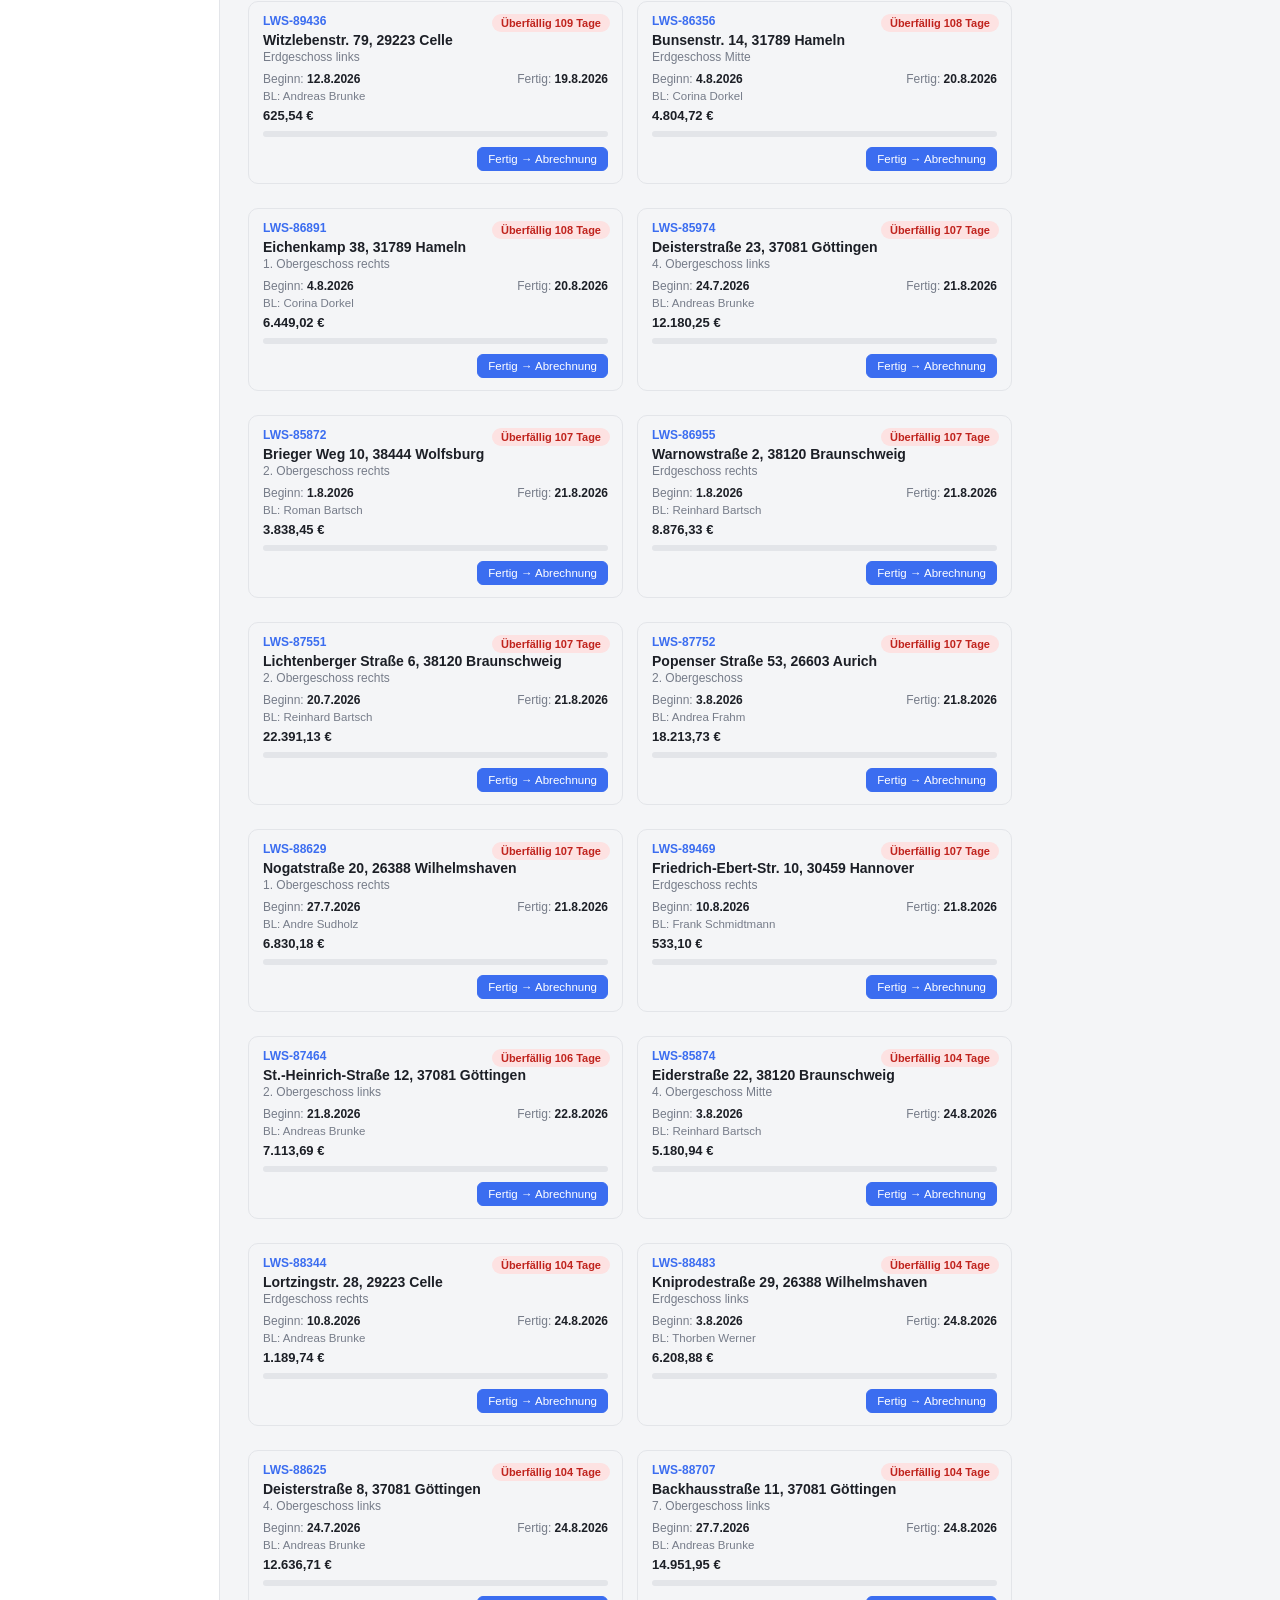
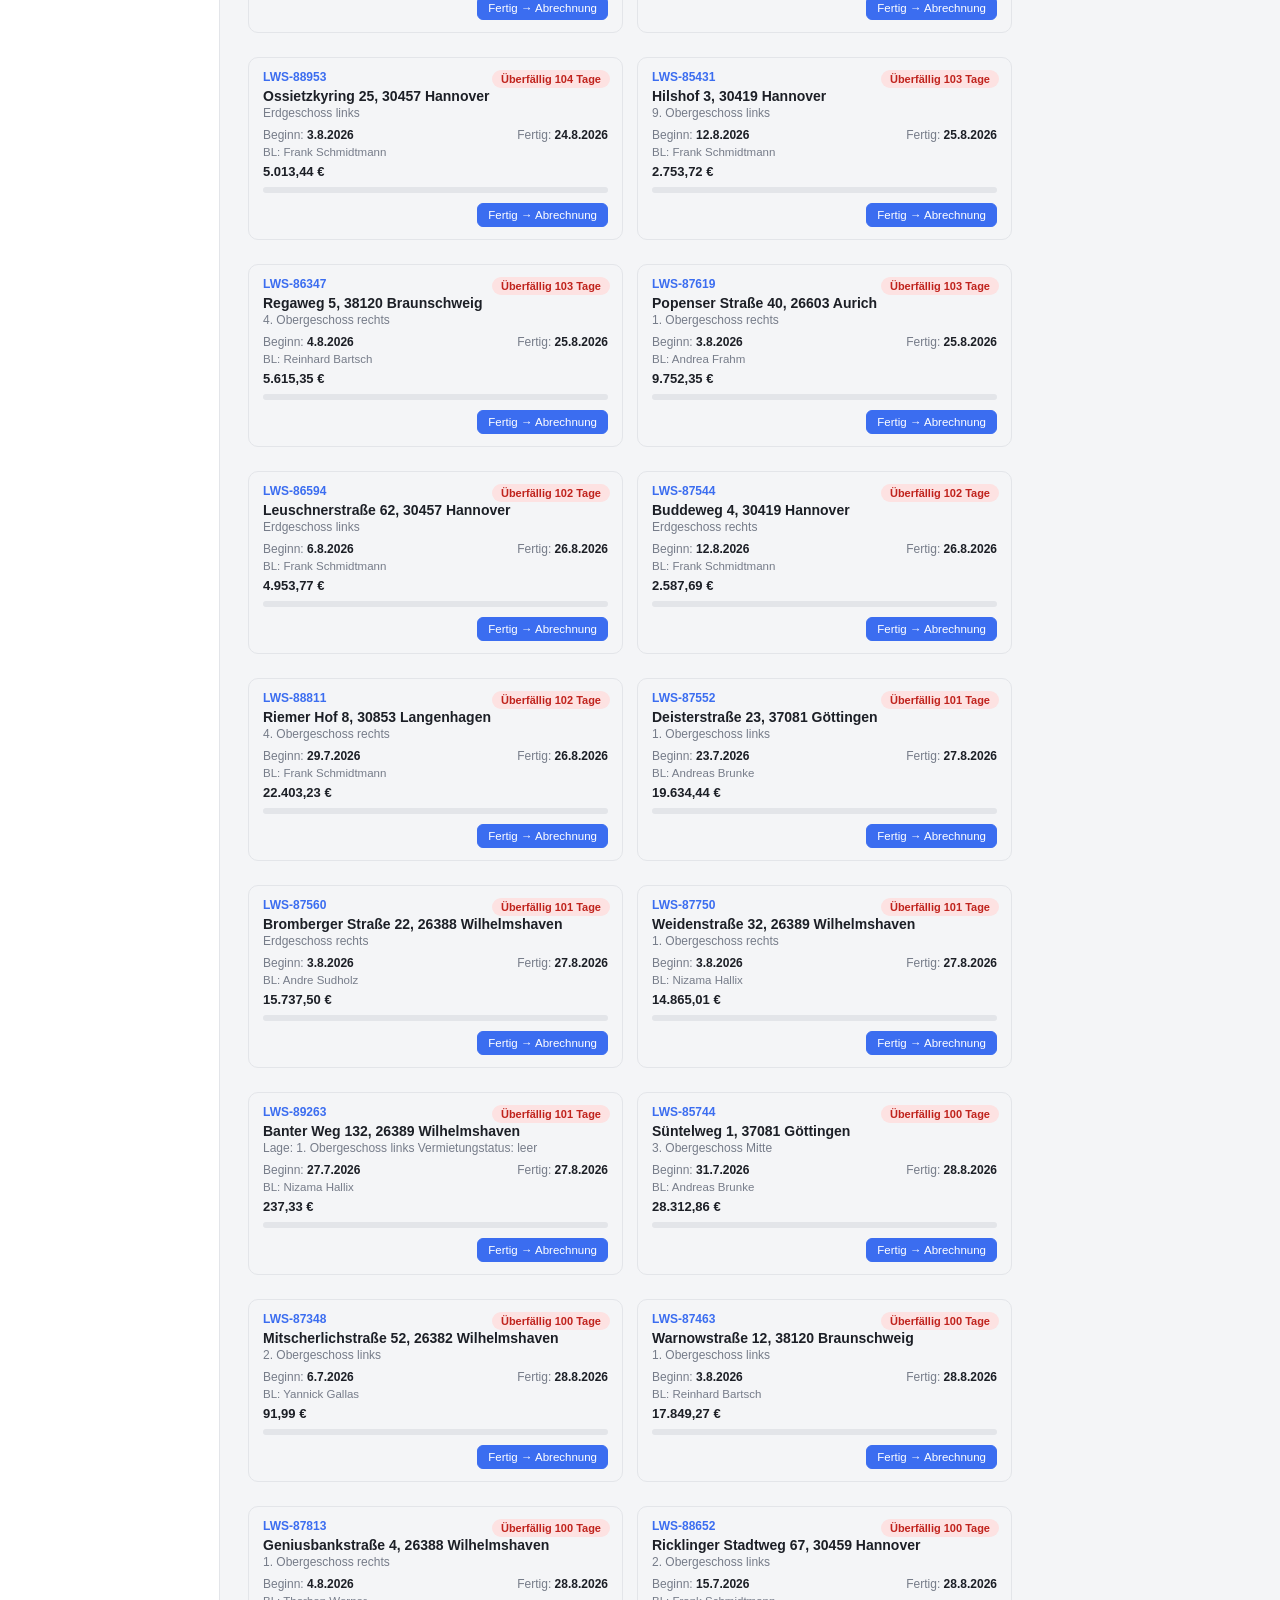
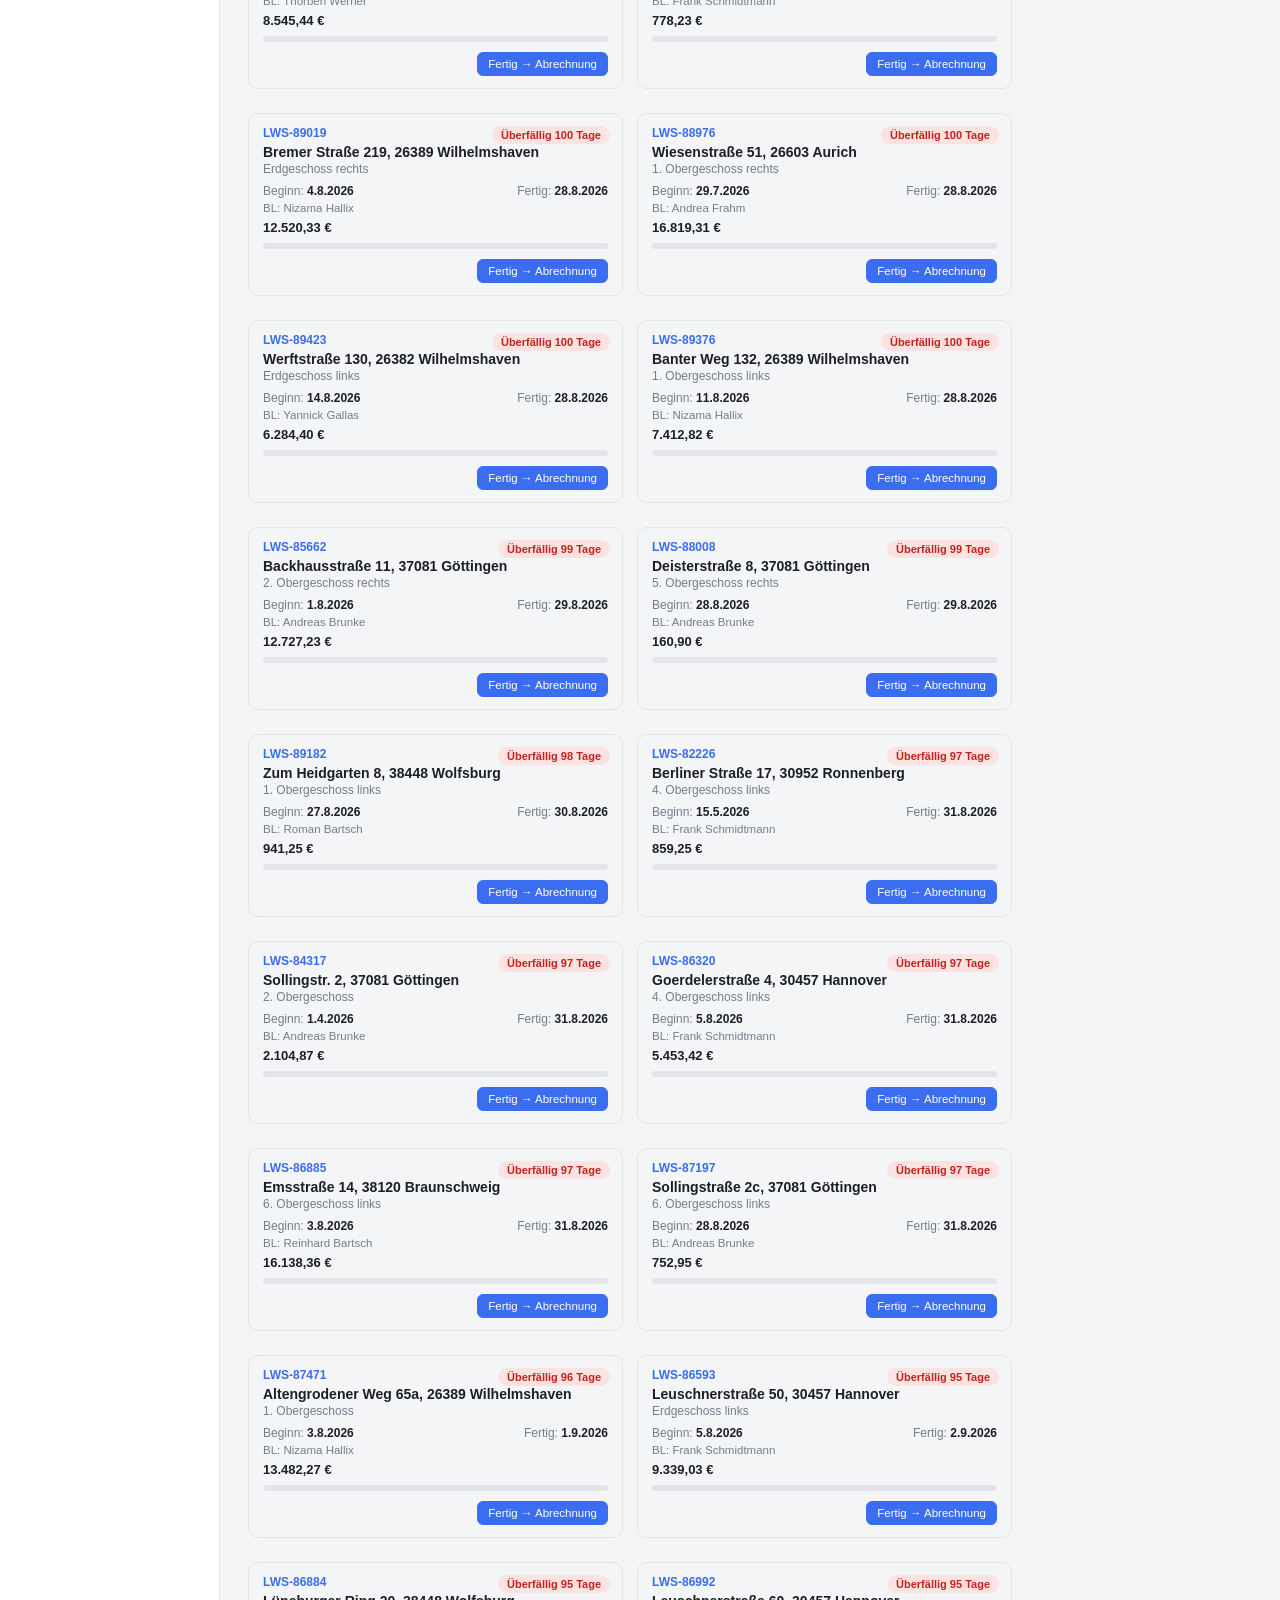
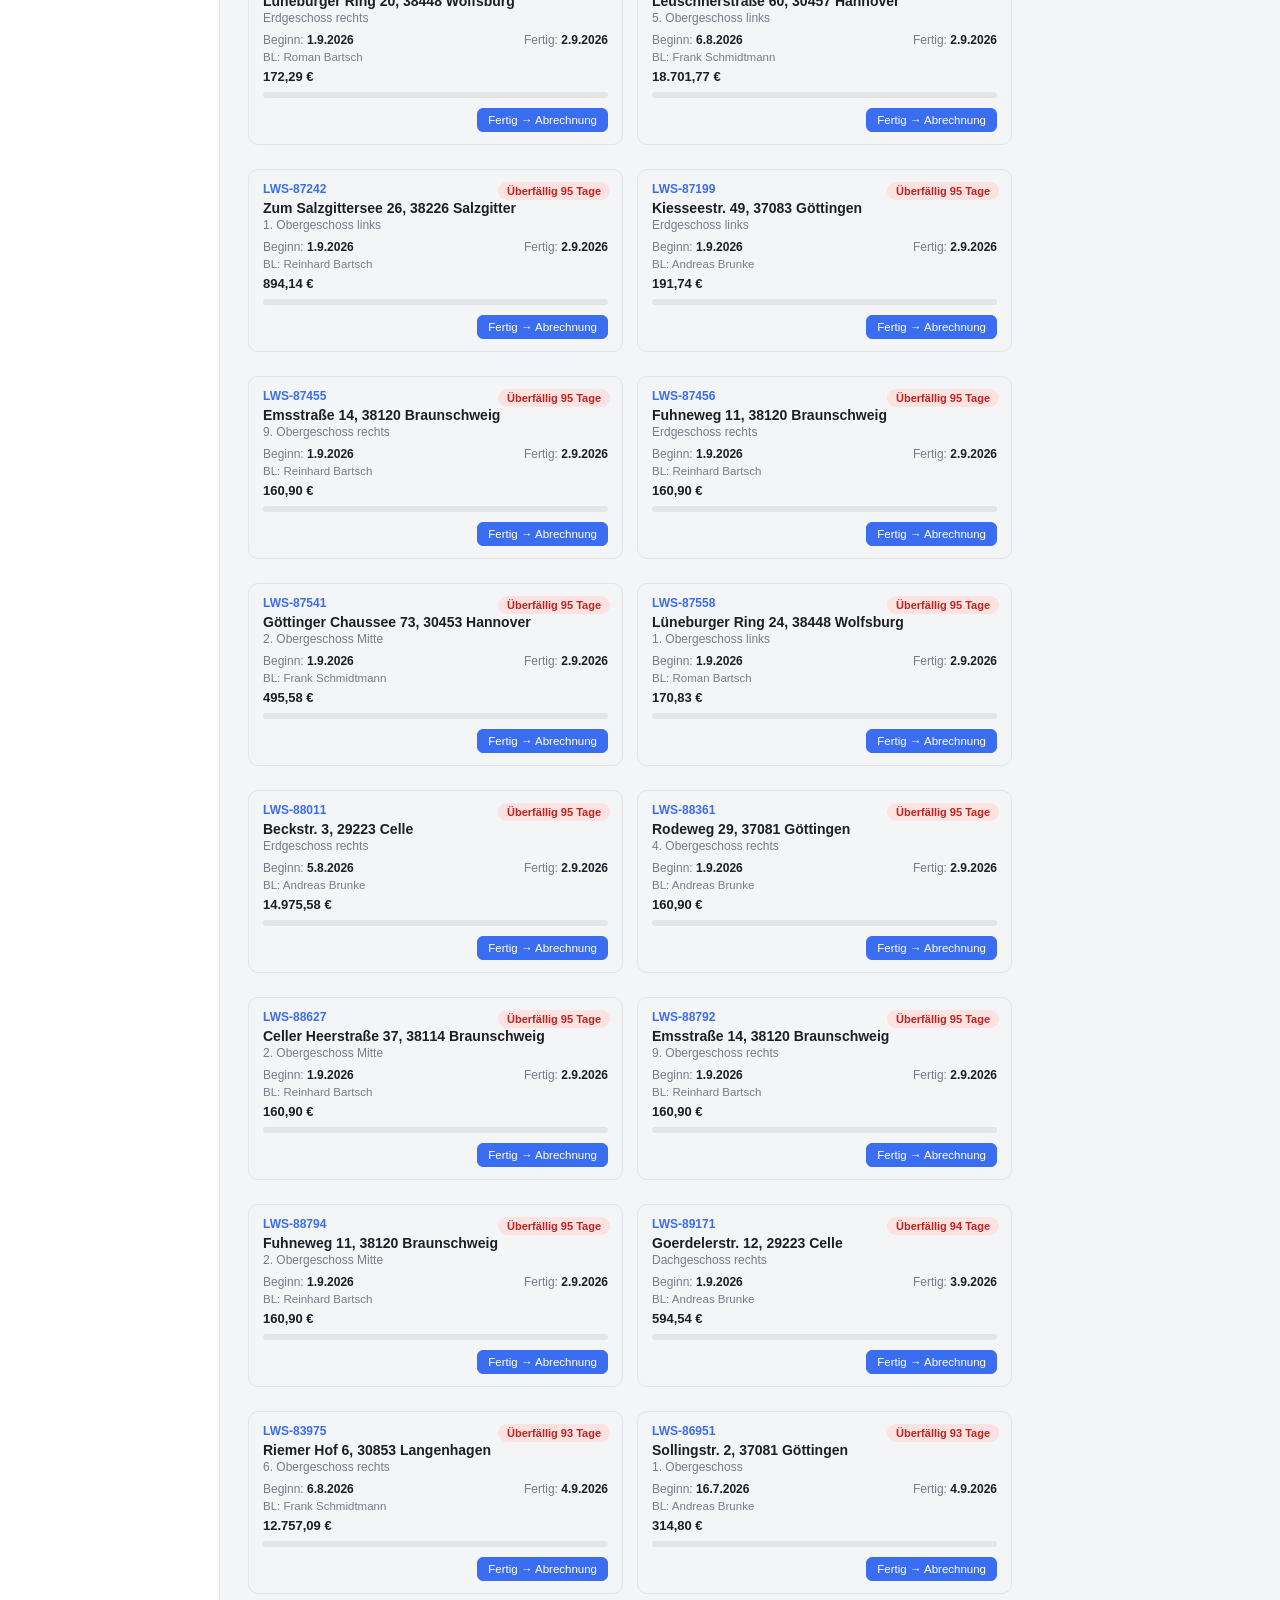
==== commit 08fd681f: "Planer: chat feed, money tracking, BZP schedule, change log Went back and actually explored the whol" ====
--- a/index.html
+++ b/index.html
@@ -4,7 +4,7 @@
 <meta charset="UTF-8">
 <meta name="viewport" content="width=device-width, initial-scale=1.0">
 <title>Главная — LK Dashboard</title>
-<link rel="stylesheet" href="board.css?v=18">
+<link rel="stylesheet" href="board.css?v=19">
 </head>
 <body>
   <div class="app-layout">
@@ -41,8 +41,8 @@
     </div>
   </div>
 
-  <script src="i18n.js?v=2"></script>
-  <script src="sidebar.js"></script>
+  <script src="i18n.js?v=4"></script>
+  <script src="sidebar.js?v=2"></script>
   <script src="home.js?v=6"></script>
 </body>
 </html>
--- a/board.css
+++ b/board.css
@@ -197,6 +197,54 @@
 /* legacy stat styles removed — see bottom of file */
 
 .home-section { padding: 0 28px 24px; }
+
+/* ── Planer ── */
+.mk-neu-label { display:flex; align-items:center; gap:5px; font-size:12px; color:var(--muted); cursor:pointer; white-space:nowrap; padding:5px 8px; border:1px solid var(--border); border-radius:6px; background:var(--bg); }
+.plan-buckets { display: flex; flex-direction: column; gap: 22px; }
+.plan-bucket-head {
+  display: flex; align-items: baseline; gap: 12px;
+  padding: 6px 0 6px 12px; margin-bottom: 12px;
+}
+.pb-title { font-size: 15px; font-weight: 700; color: var(--text); }
+.pb-count {
+  background: var(--bg); border: 1px solid var(--border); color: var(--muted);
+  border-radius: 20px; padding: 1px 10px; font-size: 12px; font-weight: 700;
+}
+.pb-sum { margin-left: auto; font-size: 13px; font-weight: 700; color: var(--accent); }
+.plan-bucket-grid {
+  display: grid; grid-template-columns: repeat(auto-fill, minmax(280px, 1fr)); gap: 12px;
+}
+.plan-card {
+  background: var(--panel); border: 1px solid var(--border); border-radius: 12px;
+  padding: 14px 16px; display: flex; flex-direction: column; gap: 6px;
+}
+.plan-card-problem { border-color: #fca5a5; }
+.pc-head { display: flex; align-items: baseline; justify-content: space-between; gap: 8px; }
+.pc-lws { font-weight: 700; font-size: 13px; }
+.pc-due { font-size: 12px; font-weight: 600; color: var(--muted); }
+.pc-due-late { color: #dc2626; }
+.pc-addr { font-size: 13.5px; color: var(--text); line-height: 1.3; }
+.pc-lage { font-size: 12px; color: var(--muted); }
+.pc-foot { display: flex; justify-content: space-between; align-items: baseline; gap: 8px; margin-top: 2px; }
+.pc-bl { font-size: 11.5px; color: var(--muted); }
+.pc-money { font-size: 13px; font-weight: 700; color: var(--text); }
+.pc-progress { height: 4px; background: var(--bg); border-radius: 3px; overflow: hidden; }
+.pc-progress-bar { height: 100%; background: var(--accent); border-radius: 3px; }
+.pc-probs { display: flex; flex-wrap: wrap; gap: 5px; margin-top: 2px; }
+.pc-prob {
+  font-size: 10.5px; font-weight: 600; background: #fef2f2; color: #b91c1c;
+  border-radius: 6px; padding: 2px 7px;
+}
+.pc-leer { font-size: 11px; color: #a16207; background: #fefce8; border-radius: 6px; padding: 3px 7px; }
+
+.gewerk-strip { display: flex; flex-wrap: wrap; gap: 4px; margin: 2px 0; }
+.gw {
+  font-size: 10px; font-weight: 600; border-radius: 5px; padding: 2px 6px;
+  border: 1px solid transparent; white-space: nowrap;
+}
+.gw-done   { background: #f0fdf4; color: #15803d; border-color: #bbf7d0; }
+.gw-active { background: #eff6ff; color: #1d4ed8; border-color: #bfdbfe; font-weight: 700; }
+.gw-plan   { background: var(--bg); color: var(--muted); border-color: var(--border); }
 .woche-list-col { display: flex; flex-direction: column; gap: 8px; }
 .woche-list-item { background: var(--bg); border: 1px solid var(--border); border-radius: 8px; padding: 8px 12px; font-size: 12px; margin-bottom: 8px; }
 .woche-list-item:last-child { margin-bottom: 0; }
